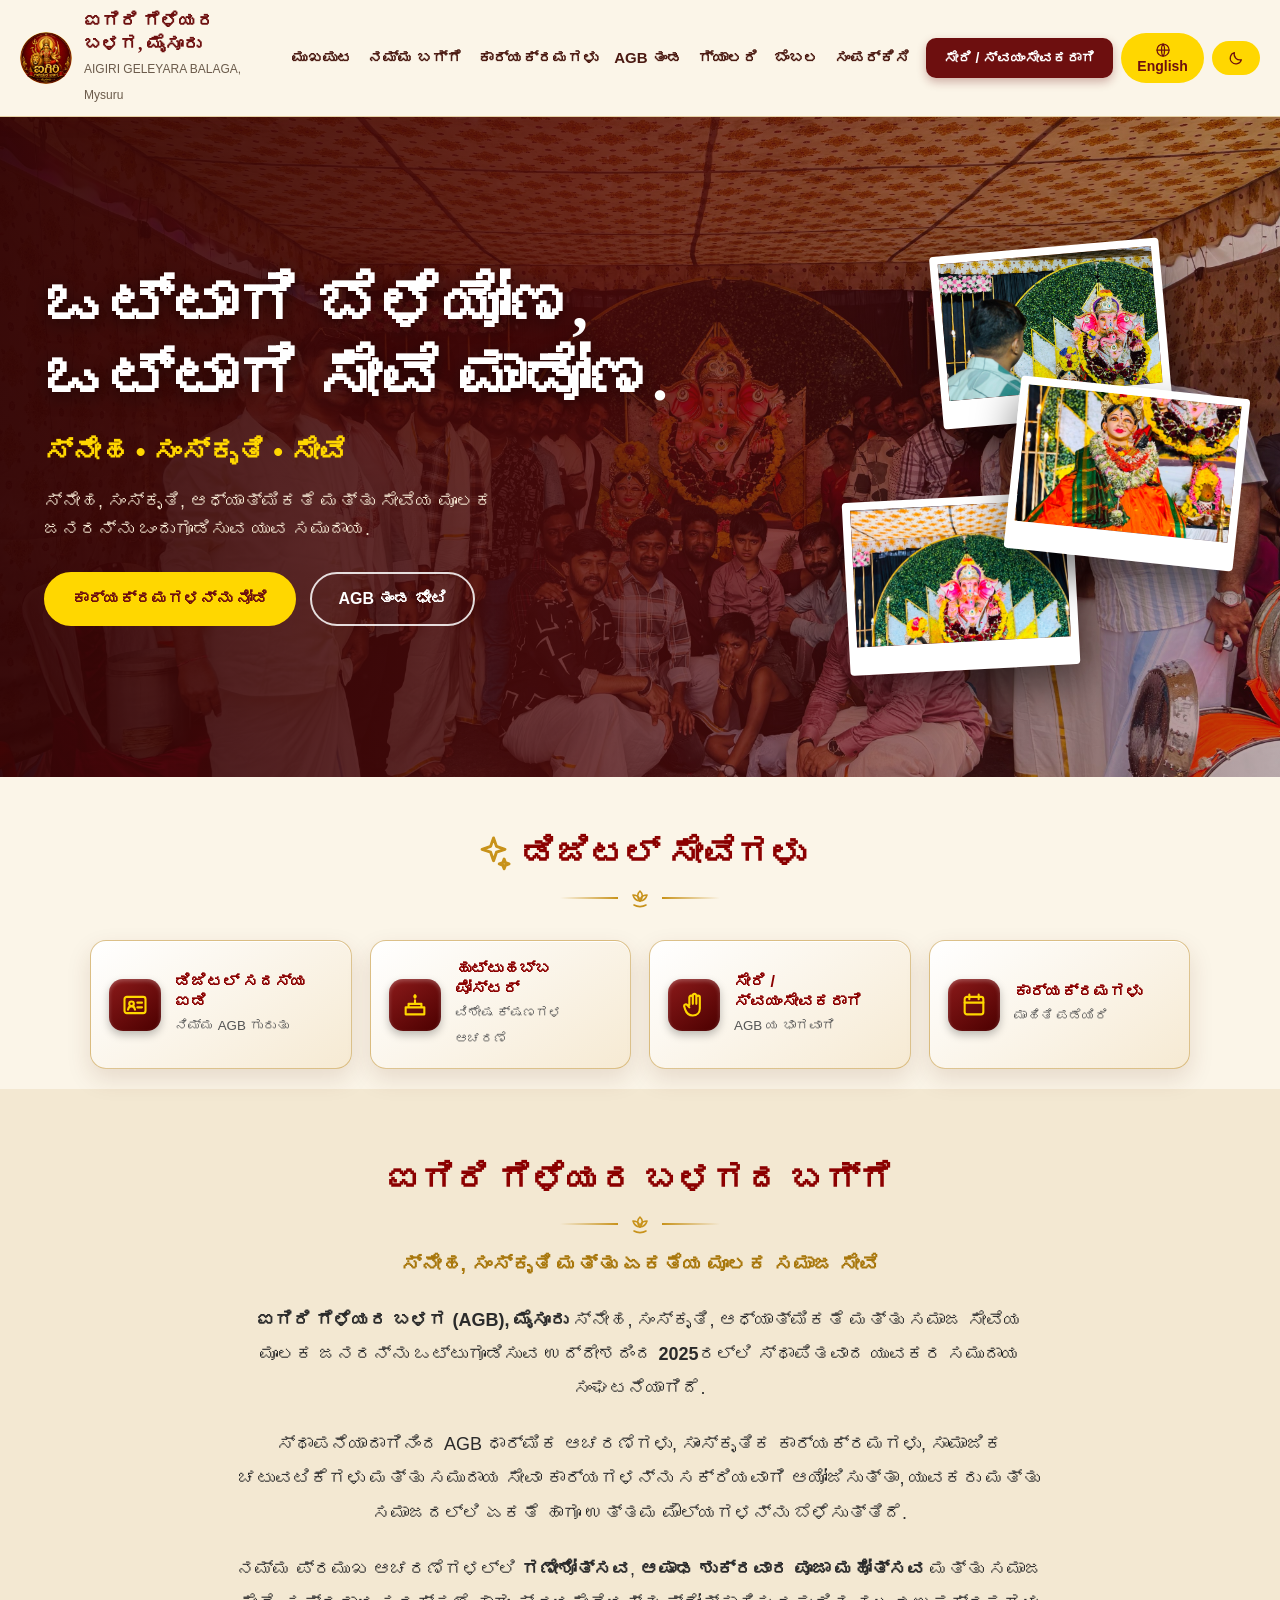
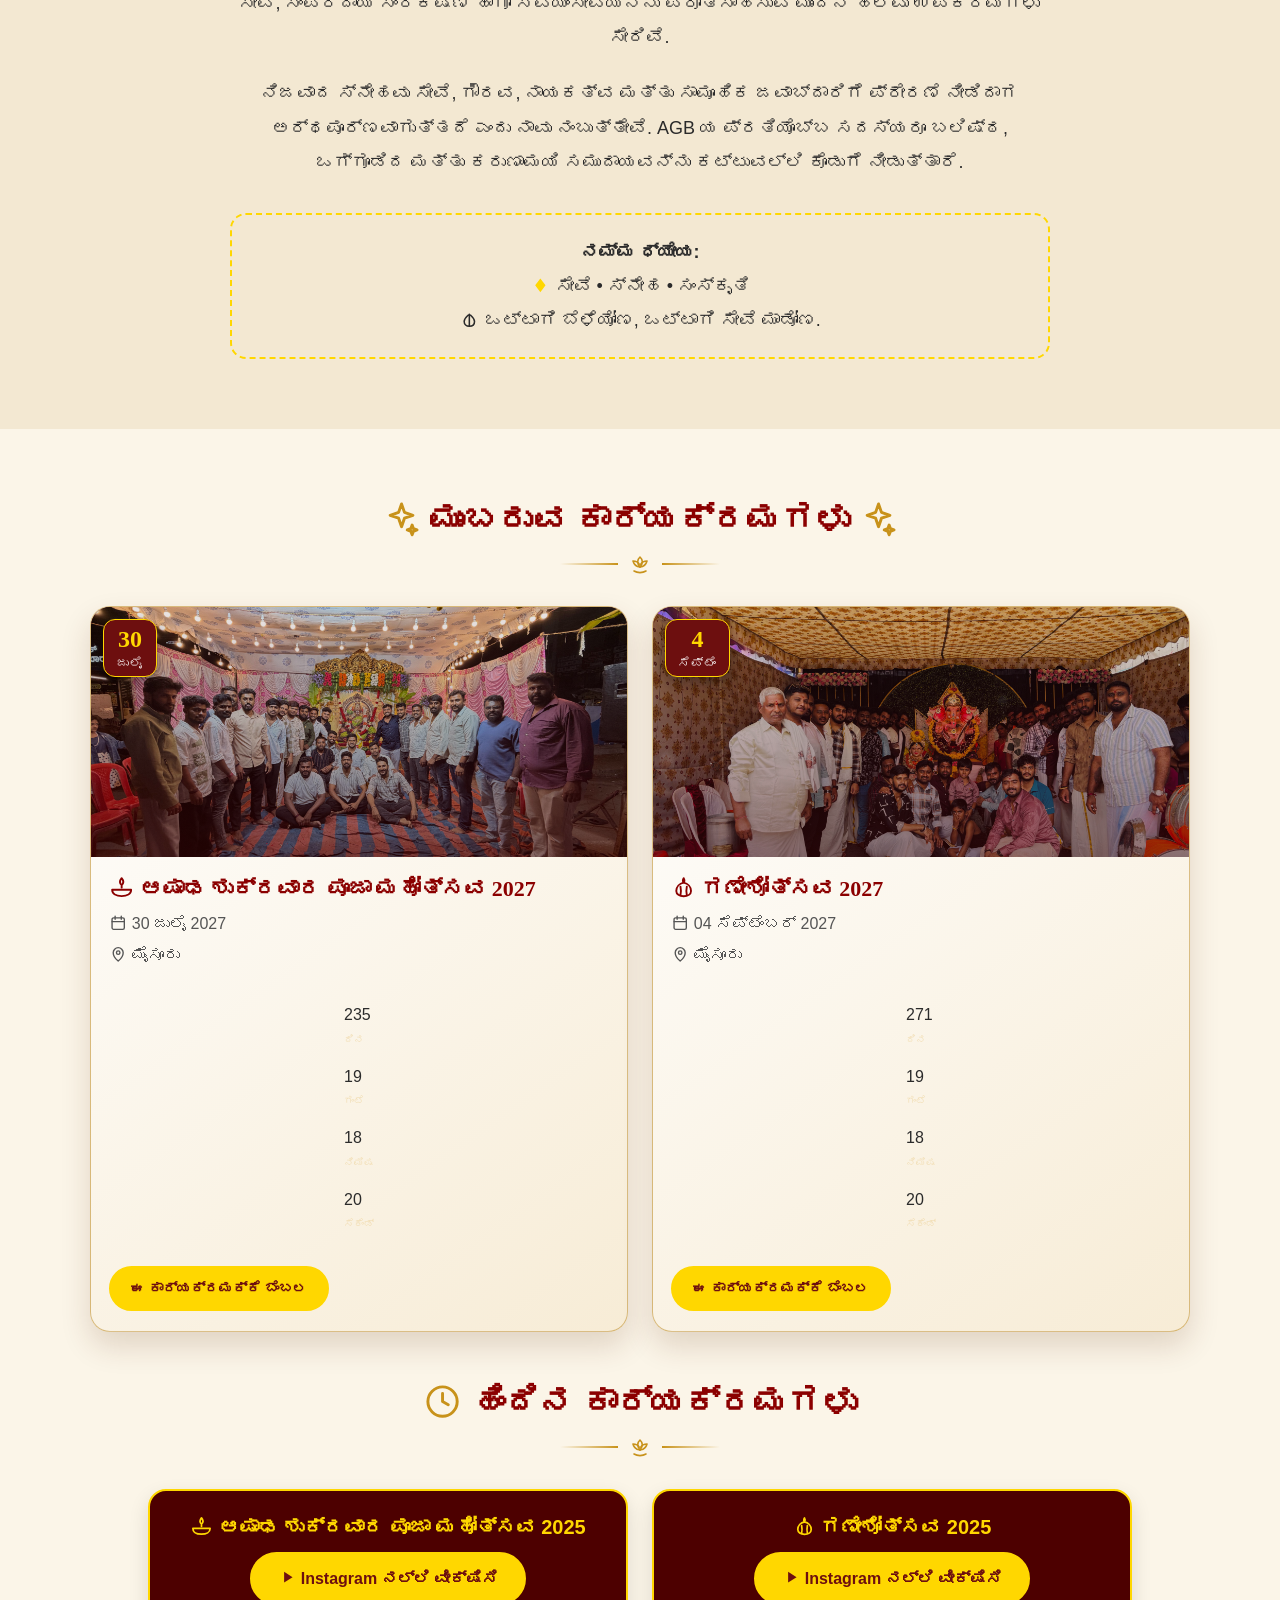
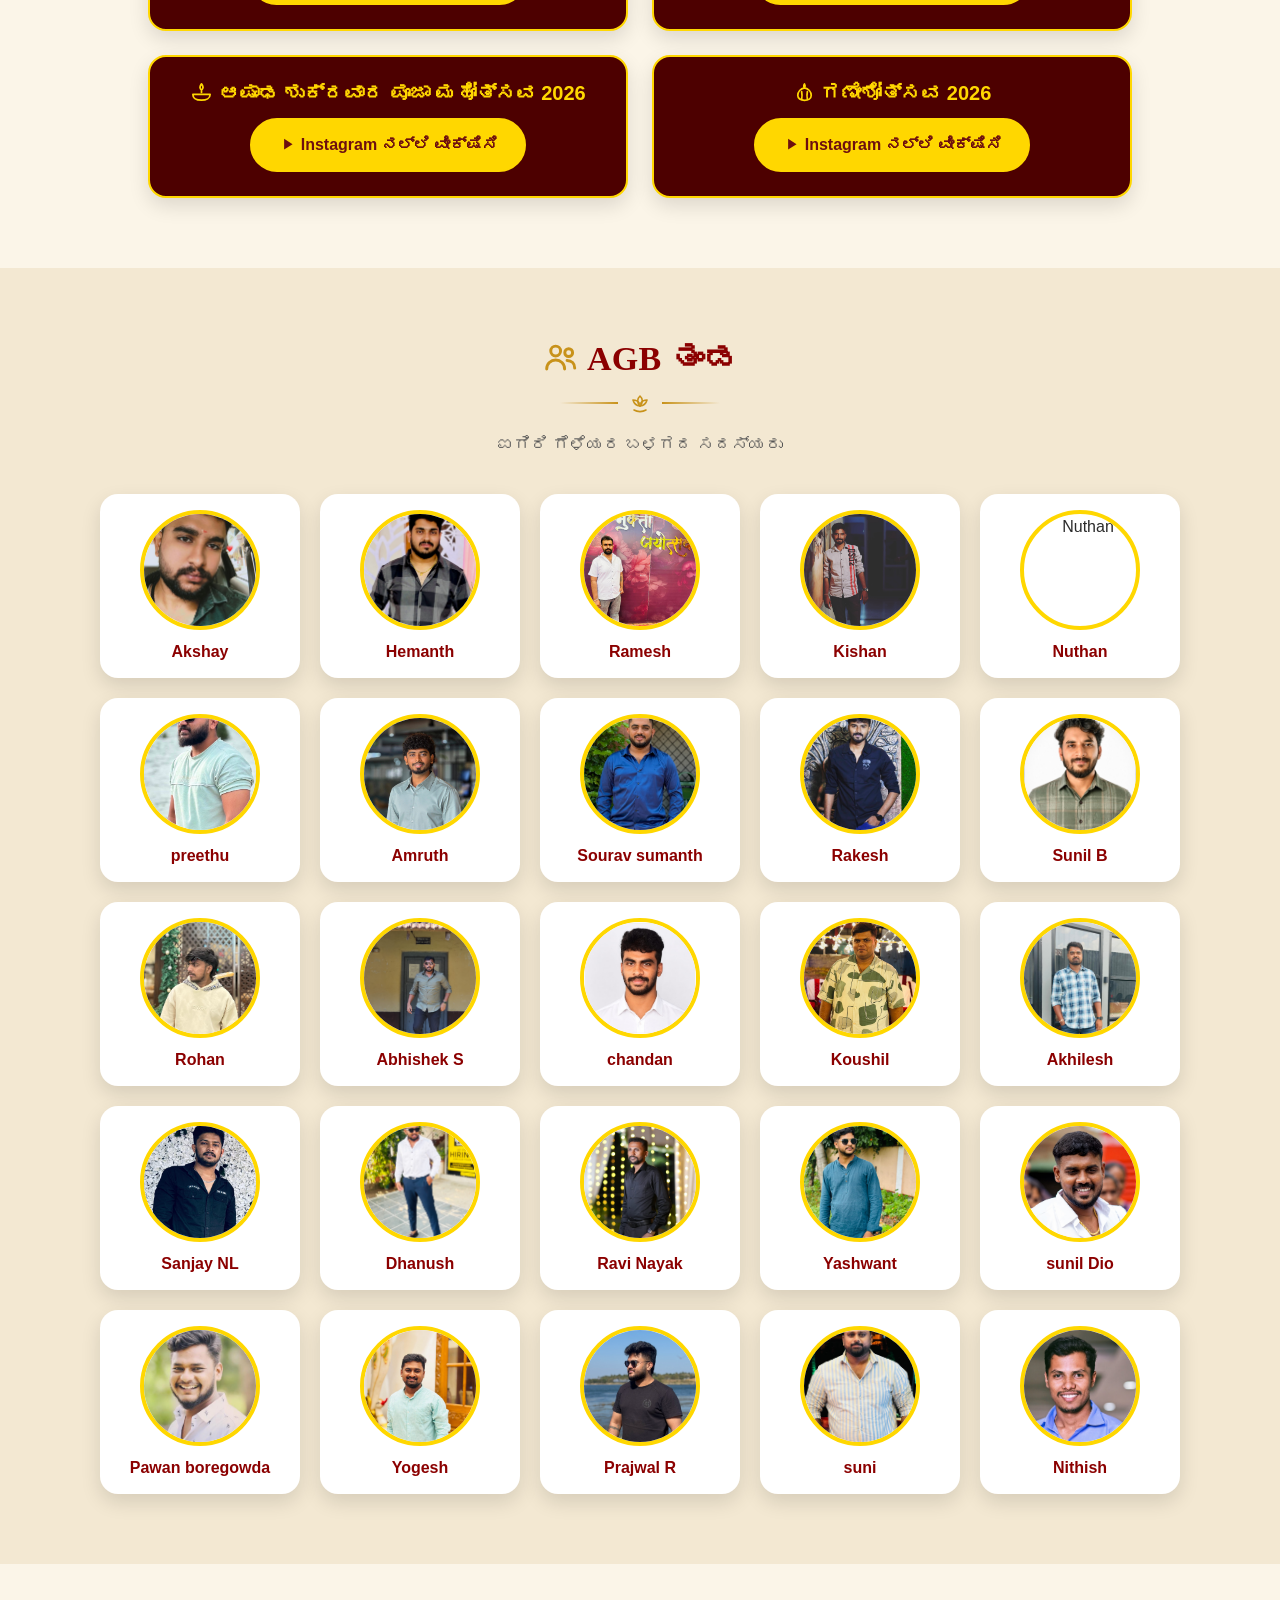
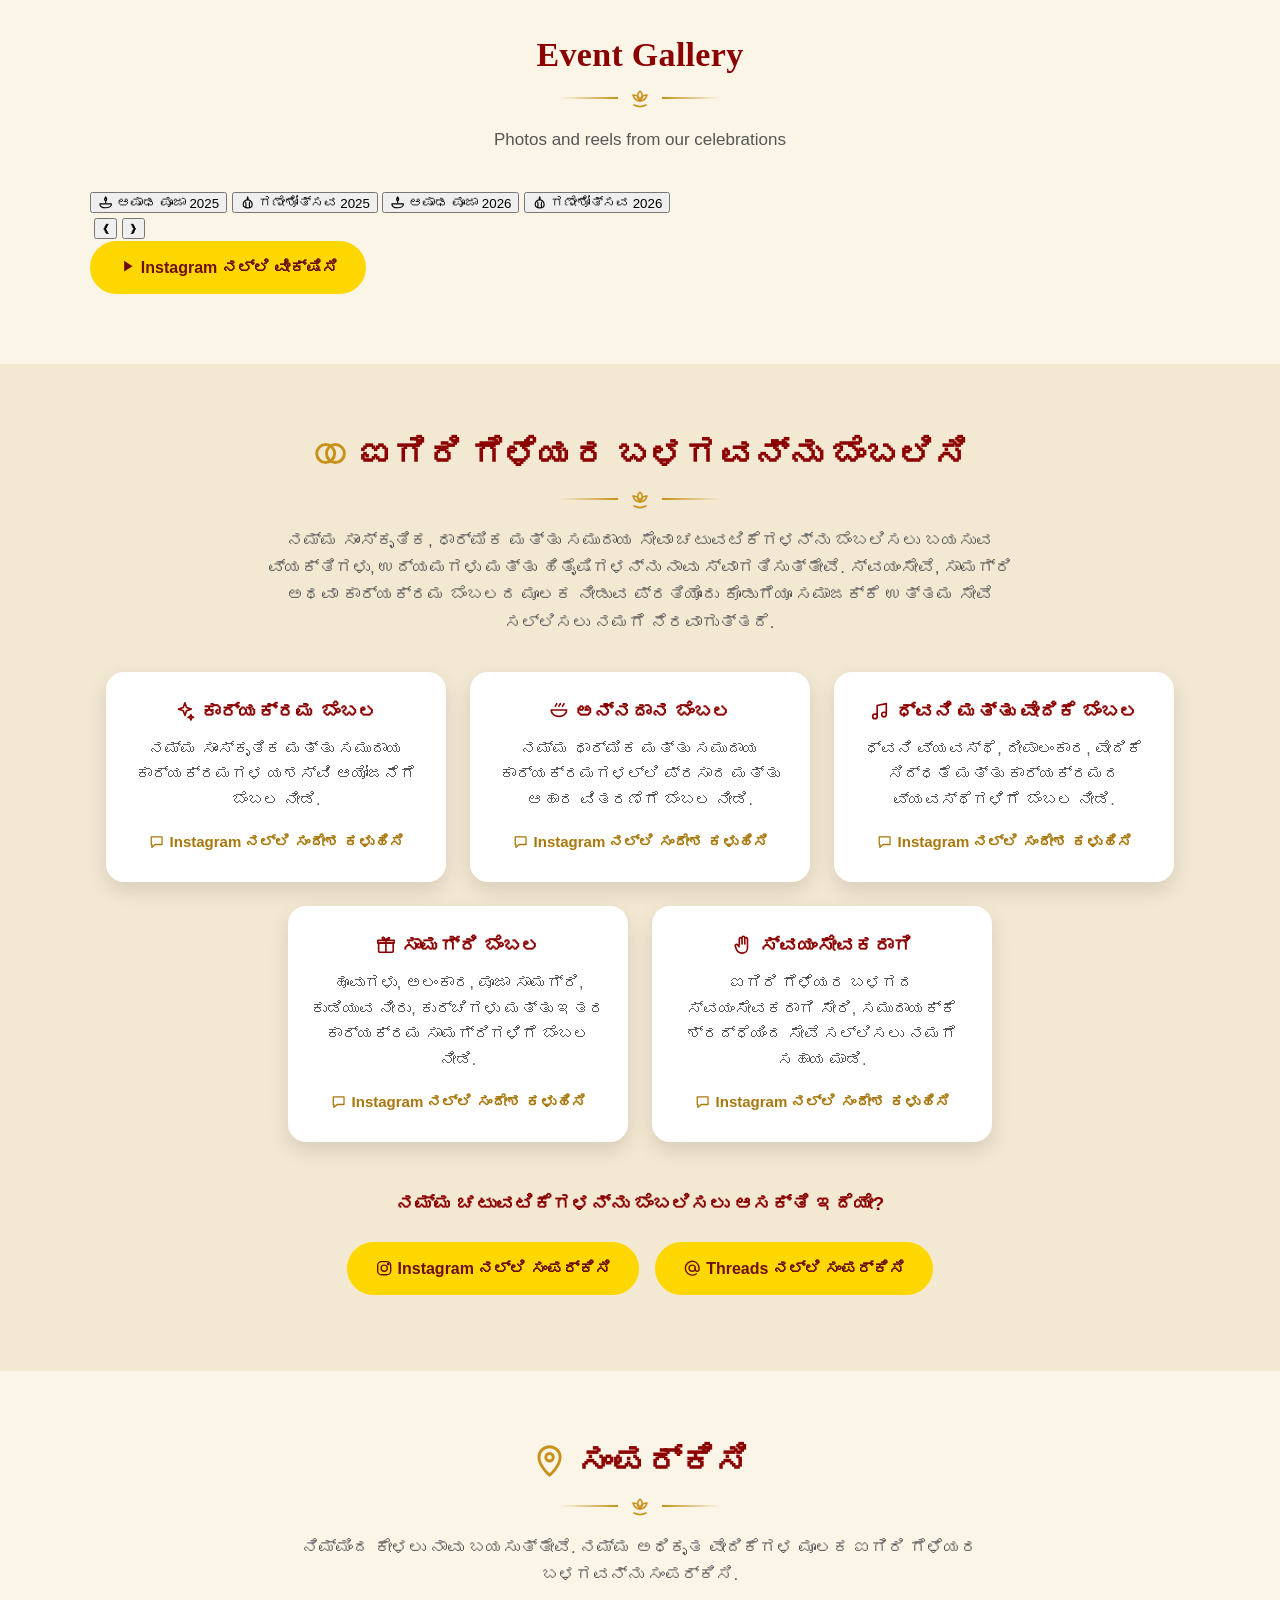
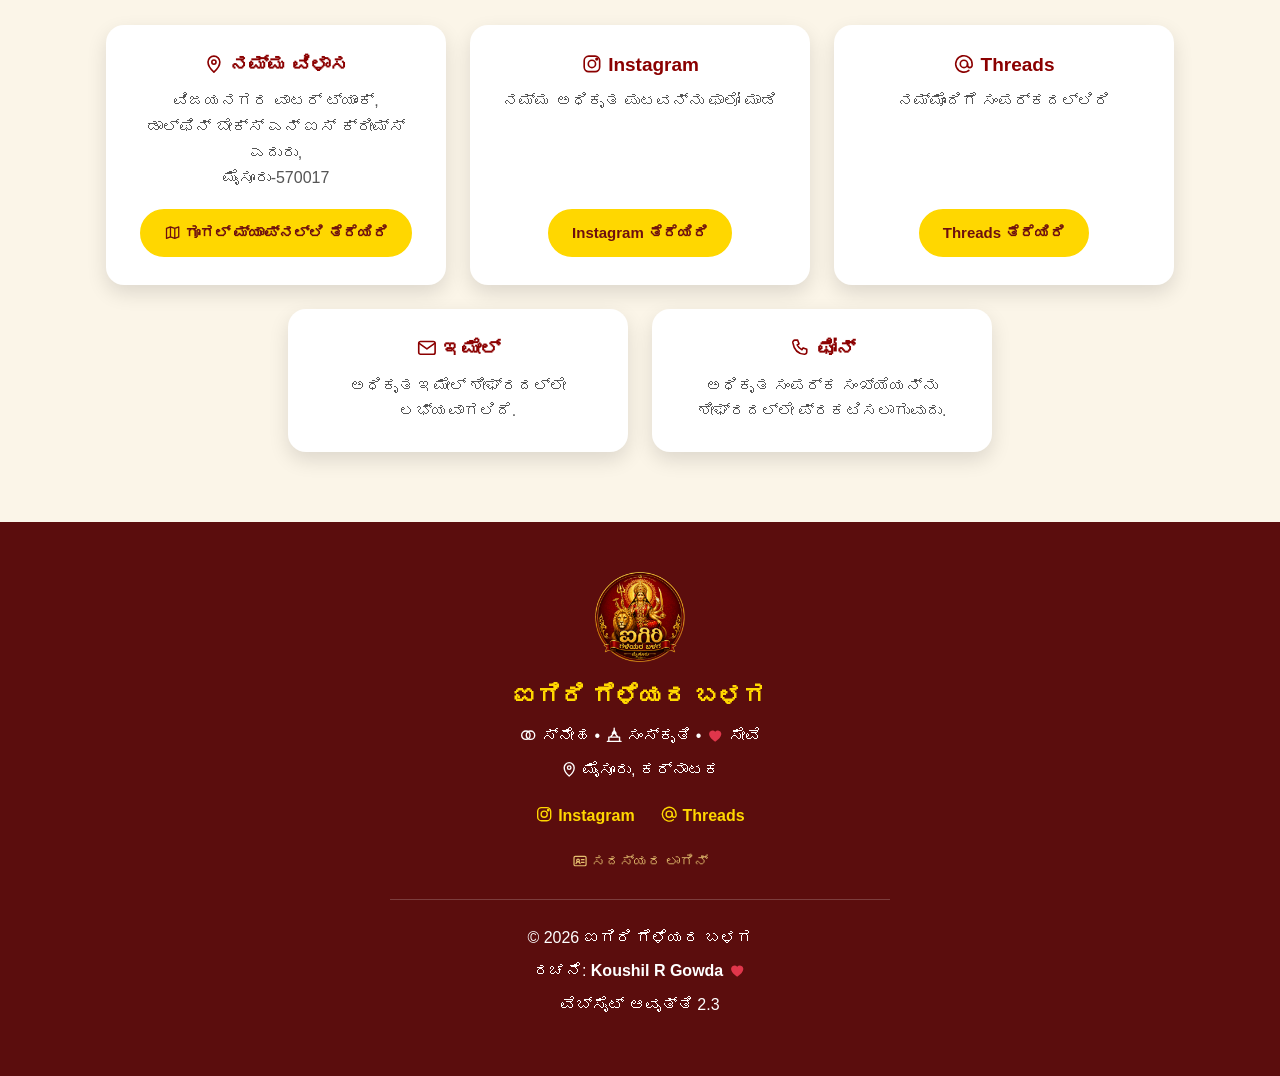
==== index.html @ b8600719 "Add files via upload" ====
<!DOCTYPE html>
<html lang="kn">
<head>
<meta charset="UTF-8">
<meta name="referrer" content="strict-origin-when-cross-origin">
<meta name="robots" content="index,follow">
<meta name="author" content="Koushil R Gowda">
<meta name="copyright" content="AIGIRI GELEYARA BALAGA, Mysuru">
<meta name="description" content="Official website of AIGIRI GELEYARA BALAGA, Mysuru.">
<meta name="viewport" content="width=device-width, initial-scale=1.0">
<title>ಐಗಿರಿ ಗೆಳೆಯರ ಬಳಗ, ಮೈಸೂರು</title>
<script>
/* Debug helper: open the website with ?debug at the end of the address
   (example: .../aigiri-geleyara-balaga/?debug) and any JavaScript error is
   shown in a red box at the bottom of the screen. */
window.addEventListener("error", function (e) {
    if (location.search.indexOf("debug") === -1) return;
    var box = document.createElement("pre");
    box.style.cssText = "position:fixed;z-index:999999;left:0;right:0;bottom:0;margin:0;padding:10px;background:#b00020;color:#fff;font-size:12px;white-space:pre-wrap";
    box.textContent = "ERROR: " + e.message + " (" + String(e.filename || "").split("/").pop() + " line " + e.lineno + ")";
    document.body.appendChild(box);
});

/* With ?debug a small green panel at the top shows what is happening on the page. */
(function () {
    if (location.search.indexOf("debug") === -1) return;
    var last = "(tap somewhere)";

    function panel() {
        var p = document.getElementById("dbgPanel");
        if (!p) {
            p = document.createElement("pre");
            p.id = "dbgPanel";
            p.style.cssText = "position:fixed;z-index:999999;left:0;right:0;top:0;margin:0;padding:8px;background:rgba(0,0,0,.88);color:#0f0;font-size:11px;white-space:pre-wrap;pointer-events:none";
            document.body.appendChild(p);
        }
        return p;
    }

    function show() {
        var done = false;
        try { done = typeof posterFrame !== "undefined"; } catch (e) { done = false; }
        var loader = document.getElementById("loader");
        var style = loader ? getComputedStyle(loader) : null;
        var days = document.querySelector(".cd-days");
        panel().textContent =
            "DEBUG PANEL\n" +
            "script.js ran to the end: " + done + "\n" +
            "functions: language=" + (typeof changeLanguage) + " slider=" + (typeof showSlide) + "\n" +
            "loader: " + (style ? style.display + "/" + style.visibility + "/" + style.opacity : "none") + "\n" +
            "countdown days: " + (days ? days.textContent : "-") + "\n" +
            "screen: " + innerWidth + "x" + innerHeight + "\n" +
            "last tap on: " + last;
    }

    document.addEventListener("click", function (e) {
        var t = e.target;
        last = t.tagName + (t.id ? "#" + t.id : "") + (typeof t.className === "string" && t.className ? "." + t.className.split(" ")[0] : "");
        show();
    }, true);

    window.addEventListener("load", function () { setTimeout(show, 1500); setInterval(show, 2000); });
})();
</script>
<link rel="stylesheet" href="css/style.css">
<link rel="manifest" href="manifest.json">
<meta name="theme-color" content="#6d0f0f">
<link rel="icon" type="image/png" href="images/icon-192.png">
<link rel="apple-touch-icon" href="images/icon-192.png">
</head>
<body class="has-tabbar">

<!-- ===== Loader ===== -->
<div id="loader">
<div class="ld-stage">
<svg class="ld-ring ld-ring1" viewBox="0 0 200 200" aria-hidden="true"><circle cx="100" cy="100" r="97" fill="none" stroke="#FFD700" stroke-width="1.6" stroke-dasharray="2 9" stroke-linecap="round"/></svg>
<svg class="ld-ring ld-ring2" viewBox="0 0 200 200" aria-hidden="true"><g fill="rgba(255,215,0,.14)" stroke="#FFD700" stroke-width="1.3"><path transform="rotate(0 100 100)" d="M100 14c7 11 7 20 0 29-7-9-7-18 0-29z"/><path transform="rotate(30 100 100)" d="M100 14c7 11 7 20 0 29-7-9-7-18 0-29z"/><path transform="rotate(60 100 100)" d="M100 14c7 11 7 20 0 29-7-9-7-18 0-29z"/><path transform="rotate(90 100 100)" d="M100 14c7 11 7 20 0 29-7-9-7-18 0-29z"/><path transform="rotate(120 100 100)" d="M100 14c7 11 7 20 0 29-7-9-7-18 0-29z"/><path transform="rotate(150 100 100)" d="M100 14c7 11 7 20 0 29-7-9-7-18 0-29z"/><path transform="rotate(180 100 100)" d="M100 14c7 11 7 20 0 29-7-9-7-18 0-29z"/><path transform="rotate(210 100 100)" d="M100 14c7 11 7 20 0 29-7-9-7-18 0-29z"/><path transform="rotate(240 100 100)" d="M100 14c7 11 7 20 0 29-7-9-7-18 0-29z"/><path transform="rotate(270 100 100)" d="M100 14c7 11 7 20 0 29-7-9-7-18 0-29z"/><path transform="rotate(300 100 100)" d="M100 14c7 11 7 20 0 29-7-9-7-18 0-29z"/><path transform="rotate(330 100 100)" d="M100 14c7 11 7 20 0 29-7-9-7-18 0-29z"/></g></svg>
<img src="images/logo.png" alt="AGB Logo" class="ld-logo">
<i class="ld-spark s1"></i><i class="ld-spark s2"></i><i class="ld-spark s3"></i><i class="ld-spark s4"></i><i class="ld-spark s5"></i><i class="ld-spark s6"></i>
</div>
<h1>ಐಗಿರಿ ಗೆಳೆಯರ ಬಳಗ</h1>
<h2>AIGIRI GELEYARA BALAGA</h2>
<div class="ld-bar"><i></i></div>
<p>Loading...</p>
</div>

<!-- ===== Header ===== -->
<header>
<svg width="0" height="0" style="position:absolute" aria-hidden="true" focusable="false"><symbol id="i-lamp" viewBox="0 0 24 24"><path d="M3 14c0 4 4 6 9 6s9-2 9-6H3z"/><path d="M12 3c2 2.4 2.6 4.3 0 6.6-2.6-2.3-2-4.2 0-6.6z"/><path d="M12 10.5V12"/></symbol><symbol id="i-lotus" viewBox="0 0 24 24"><path d="M12 5c2.8 2.6 3.2 6 0 10-3.2-4-2.8-7.4 0-10z"/><path d="M12 15c-3.5-.3-6-2.4-7-6 3 0 5.2 1.2 6.2 3.2"/><path d="M12 15c3.5-.3 6-2.4 7-6-3 0-5.2 1.2-6.2 3.2"/><path d="M6 19c2 1.2 4 1.6 6 1.6s4-.4 6-1.6"/></symbol><symbol id="i-modak" viewBox="0 0 24 24"><path d="M12 3c1.2 2 .8 3.2 0 4.2 4 .8 7 4 7 8 0 3-3 5-7 5s-7-2-7-5c0-4 3-7.2 7-8-.8-1-1.2-2.2 0-4.2z"/><path d="M9 11c.6 3 .6 5.5 0 8M15 11c-.6 3-.6 5.5 0 8"/></symbol><symbol id="i-calendar" viewBox="0 0 24 24"><rect x="4" y="5" width="16" height="15" rx="2"/><path d="M4 10h16M8 3v4M16 3v4"/></symbol><symbol id="i-pin" viewBox="0 0 24 24"><path d="M12 21s-6.5-5.6-6.5-11a6.5 6.5 0 0113 0c0 5.4-6.5 11-6.5 11z"/><circle cx="12" cy="10" r="2.3"/></symbol><symbol id="i-people" viewBox="0 0 24 24"><circle cx="9" cy="8" r="3"/><path d="M3.5 19c0-3.2 2.5-5.5 5.5-5.5s5.5 2.3 5.5 5.5"/><circle cx="17" cy="9" r="2.4"/><path d="M16 13.8c2.8 0 4.7 1.9 4.7 4.7"/></symbol><symbol id="i-camera" viewBox="0 0 24 24"><rect x="3.5" y="3.5" width="17" height="17" rx="5"/><circle cx="12" cy="12" r="4"/><circle cx="17.3" cy="6.7" r=".9" fill="currentColor"/></symbol><symbol id="i-heart" viewBox="0 0 24 24"><path d="M12 20.5s-8-4.7-8-10.3A4.6 4.6 0 0112 7.6a4.6 4.6 0 018 2.6c0 5.6-8 10.3-8 10.3z" fill="currentColor" stroke="none"/></symbol><symbol id="i-united" viewBox="0 0 24 24"><circle cx="9" cy="12" r="5.5"/><circle cx="15" cy="12" r="5.5"/></symbol><symbol id="i-temple" viewBox="0 0 24 24"><path d="M12 2.8v3M9.5 9.5L12 5.8l2.5 3.7M7.5 14L12 8.6l4.5 5.4M5 20v-5.5h14V20M3 20h18"/></symbol><symbol id="i-idcard" viewBox="0 0 24 24"><rect x="3" y="5" width="18" height="14" rx="2"/><circle cx="9" cy="11" r="2"/><path d="M6 16c.4-2 1.6-3 3-3s2.6 1 3 3M14 10h4M14 14h4"/></symbol><symbol id="i-cake" viewBox="0 0 24 24"><path d="M4 20v-6h16v6zM6.5 14v-3h11v3M12 11V8"/><path d="M12 3.6c.8.9.8 1.6 0 2.2-.8-.6-.8-1.3 0-2.2z"/></symbol><symbol id="i-unlock" viewBox="0 0 24 24"><rect x="5" y="11" width="14" height="9" rx="2"/><path d="M8 11V8a4 4 0 017.5-1.8"/></symbol><symbol id="i-lock" viewBox="0 0 24 24"><rect x="5" y="11" width="14" height="9" rx="2"/><path d="M8 11V8a4 4 0 018 0v3"/></symbol><symbol id="i-door" viewBox="0 0 24 24"><path d="M10 4H6a2 2 0 00-2 2v12a2 2 0 002 2h4M15 8l4 4-4 4M19 12H9"/></symbol><symbol id="i-download" viewBox="0 0 24 24"><path d="M12 4v11M7.5 11l4.5 4.5 4.5-4.5M5 20h14"/></symbol><symbol id="i-document" viewBox="0 0 24 24"><path d="M7 3h7l4 4v14H7zM14 3v4h4M9.5 12h6M9.5 16h6"/></symbol><symbol id="i-printer" viewBox="0 0 24 24"><path d="M7 9V4h10v5M7 17H5a1.5 1.5 0 01-1.5-1.5v-5A1.5 1.5 0 015 9h14a1.5 1.5 0 011.5 1.5v5A1.5 1.5 0 0119 17h-2M7 14h10v7H7z"/></symbol><symbol id="i-check" viewBox="0 0 24 24"><circle cx="12" cy="12" r="9"/><path d="M8 12.3l2.7 2.7L16 9.5"/></symbol><symbol id="i-tick" viewBox="0 0 24 24"><path d="M5 12.5l4.5 4.5L19 7.5"/></symbol><symbol id="i-hourglass" viewBox="0 0 24 24"><path d="M7 3h10M7 21h10M8 3c0 5 3 6 4 9-1 3-4 4-4 9M16 3c0 5-3 6-4 9 1 3 4 4 4 9"/></symbol><symbol id="i-cross" viewBox="0 0 24 24"><circle cx="12" cy="12" r="9"/><path d="M9 9l6 6M15 9l-6 6"/></symbol><symbol id="i-warning" viewBox="0 0 24 24"><path d="M12 3.5l9 16H3zM12 10v4.5M12 17.2v.1"/></symbol><symbol id="i-sparkle" viewBox="0 0 24 24"><path d="M12 3l1.8 5.2L19 10l-5.2 1.8L12 17l-1.8-5.2L5 10l5.2-1.8zM18.5 16l.8 2.2 2.2.8-2.2.8-.8 2.2-.8-2.2-2.2-.8 2.2-.8z"/></symbol><symbol id="i-phone" viewBox="0 0 24 24"><path d="M6.5 3.5h3l1.5 4-2 1.3a11 11 0 005.2 5.2l1.3-2 4 1.5v3a2.5 2.5 0 01-2.7 2.5C10 18.5 5.5 14 4.2 6.2A2.5 2.5 0 016.5 3.5z"/></symbol><symbol id="i-mail" viewBox="0 0 24 24"><rect x="3" y="5" width="18" height="14" rx="2"/><path d="M3.5 7l8.5 6 8.5-6"/></symbol><symbol id="i-map" viewBox="0 0 24 24"><path d="M9 4L3.5 6v14L9 18l6 2 5.5-2V4L15 6zM9 4v14M15 6v14"/></symbol><symbol id="i-at" viewBox="0 0 24 24"><circle cx="12" cy="12" r="4"/><path d="M16 12v1.5a2.5 2.5 0 005 0V12a9 9 0 10-3.6 7.2"/></symbol><symbol id="i-globe" viewBox="0 0 24 24"><circle cx="12" cy="12" r="9"/><path d="M3 12h18M12 3c3 3 3 15 0 18M12 3c-3 3-3 15 0 18"/></symbol><symbol id="i-moon" viewBox="0 0 24 24"><path d="M20 14.5A8.5 8.5 0 019.5 4a8.5 8.5 0 1010.5 10.5z"/></symbol><symbol id="i-sun" viewBox="0 0 24 24"><circle cx="12" cy="12" r="4"/><path d="M12 2.5V5M12 19v2.5M2.5 12H5M19 12h2.5M5.2 5.2L7 7M17 17l1.8 1.8M18.8 5.2L17 7M7 17l-1.8 1.8"/></symbol><symbol id="i-arrowup" viewBox="0 0 24 24"><path d="M12 19V6M6.5 11.5L12 6l5.5 5.5"/></symbol><symbol id="i-gift" viewBox="0 0 24 24"><rect x="4" y="10" width="16" height="10" rx="1"/><rect x="3" y="7" width="18" height="3"/><path d="M12 7v13M12 7C10 7 8 6 8 4.5S10 3 12 7c2-4 4-3 4-2.5S14 7 12 7"/></symbol><symbol id="i-bowl" viewBox="0 0 24 24"><path d="M3.5 11h17a8.5 7 0 01-17 0zM8 7c0-1.5 1.5-1.5 1.5-3M12 7c0-1.5 1.5-1.5 1.5-3M16 7c0-1.5 1.5-1.5 1.5-3"/></symbol><symbol id="i-music" viewBox="0 0 24 24"><path d="M9 18V6l10-2v12M9 18a2.5 2.5 0 11-5 0 2.5 2.5 0 015 0zM19 16a2.5 2.5 0 11-5 0 2.5 2.5 0 015 0z"/></symbol><symbol id="i-hand" viewBox="0 0 24 24"><path d="M8 12V5.5a1.5 1.5 0 013 0V11M11 11V4a1.5 1.5 0 013 0v7M14 11V5.5a1.5 1.5 0 013 0V15c0 3.5-2.5 6-6 6s-5.5-2-6.5-5l-1-3a1.5 1.5 0 012.7-1L8 14"/></symbol><symbol id="i-clock" viewBox="0 0 24 24"><circle cx="12" cy="12" r="9"/><path d="M12 7v5l3.5 2"/></symbol><symbol id="i-namaste" viewBox="0 0 24 24"><path d="M12 20c-3.5 0-6-2.2-6-5.5 0-3 2-5 4.2-7 .6-.5 1.8-.5 1.8-1.5 0 1 1.2 1 1.8 1.5 2.2 2 4.2 4 4.2 7 0 3.3-2.5 5.5-6 5.5zM12 7v13"/></symbol><symbol id="i-chat" viewBox="0 0 24 24"><path d="M4.5 5.5h15v10.5H10l-4.5 4v-4h-1z"/></symbol><symbol id="i-play" viewBox="0 0 24 24"><path d="M8 5v14l11-7z" fill="currentColor" stroke="none"/></symbol><symbol id="i-diamond" viewBox="0 0 24 24"><path d="M12 4l6 8-6 8-6-8z" fill="currentColor" stroke="none"/></symbol><symbol id="i-user" viewBox="0 0 24 24"><circle cx="12" cy="8" r="4"/><path d="M4.5 20c.8-4 3.7-6 7.5-6s6.700 2 7.500 6"/></symbol><symbol id="i-wrench" viewBox="0 0 24 24"><path d="M14.5 6.5a4 4 0 00-5 5L4 17l3 3 5.500-5.500a4 4 0 005-5l-2.500 2.500-2.500-.5-.5-2.500z"/></symbol><symbol id="i-home" viewBox="0 0 24 24"><path d="M4 11l8-7 8 7M6 10v10h12V10M10 20v-5h4v5"/></symbol><symbol id="i-image" viewBox="0 0 24 24"><rect x="3" y="4" width="18" height="16" rx="2"/><circle cx="9" cy="10" r="1.800"/><path d="M3.500 17l5-5 4 4 3-3 5 5"/></symbol></svg>
<nav class="navbar">
<div class="logo">
<img src="images/logo.png" alt="Logo" width="52" height="52">
<div>
<h2>ಐಗಿರಿ ಗೆಳೆಯರ ಬಳಗ, ಮೈಸೂರು</h2>
<small>AIGIRI GELEYARA BALAGA, Mysuru</small>
</div>
</div>
<button class="menu-toggle" id="menuToggle" aria-label="Menu">☰</button>
<ul class="nav-links">
<li><a href="#home" data-i18n="nav-home">Home</a></li>
<li><a href="#about" data-i18n="nav-about">About</a></li>
<li><a href="#events" data-i18n="nav-events">Events</a></li>
<li><a href="#team" data-i18n="nav-team">AGB Team</a></li>
<li><a href="#gallery" data-i18n="nav-gallery">Gallery</a></li>
<li><a href="#sponsor" data-i18n="nav-sponsor">Support</a></li>
<li><a href="#contact" data-i18n="nav-contact">Contact</a></li>
<li class="nav-extra"><a href="birthday.html" class="nav-cta" data-i18n="nav-birthday">🎂 Birthday Poster</a></li>
</ul>
<div class="actions">
<a class="join-btn" href="#sponsor" data-i18n="nav-join">Join / Volunteer</a>
<button id="langBtn">🌐 English</button>
<button id="themeBtn">🌙</button>
</div>
</nav>
</header>

<!-- ===== Hero ===== -->
<section id="home" class="hero2">
<div class="hero2-bg"></div>
<div class="wrap-wide hero2-grid">
<div class="hero2-text">
<h1 data-i18n="hero2-title">Together We Grow,<br>Together We Serve.</h1>
<p class="hero2-tag" data-i18n="hero2-tag">Friendship • Culture • Service</p>
<p class="hero2-sub" data-i18n="hero2-sub">A youth community bringing people together through friendship, culture, spirituality and service.</p>
<div class="hero2-buttons">
<a href="#events" class="btn" data-i18n="btn-explore">Explore Events</a>
<a href="#team" class="btn btn-outline hide-phone" data-i18n="btn-meet">Meet AGB</a>
<a href="#sponsor" class="btn btn-outline show-phone" data-i18n="nav-join">Join / Volunteer</a>
</div>
</div>
<div class="polaroids" aria-hidden="true">
<img src="images/gallery-slider/photo2.jpg" alt="">
<img src="images/gallery-slider/photo3.jpg" alt="">
<img src="images/gallery-slider/photo4.jpg" alt="">
</div>
</div>
</section>

<!-- ===== Digital Ecosystem ===== -->
<section class="section eco-section">
<div class="wrap">
<h2 class="section-title" data-i18n="de-title">✨ Digital Ecosystem</h2>
<div class="eco">
<a href="member.html"><span class="eco-icon">🪪</span><span><b data-i18n="de-member">Digital Member ID</b><small data-i18n="de-member-s">Your AGB identity</small></span></a>
<a href="birthday.html"><span class="eco-icon">🎂</span><span><b data-i18n="de-poster">Birthday Poster Maker</b><small data-i18n="de-poster-s">Celebrate special moments</small></span></a>
<a href="#sponsor"><span class="eco-icon">🙋</span><span><b data-i18n="de-join">Join / Volunteer</b><small data-i18n="de-join-s">Be part of AGB</small></span></a>
<a href="#events"><span class="eco-icon">📅</span><span><b data-i18n="de-events">Events</b><small data-i18n="de-events-s">Stay updated</small></span></a>
</div>
</div>
</section>

<!-- ===== Photo slider ===== -->


<!-- ===== About ===== -->
<section id="about" class="section alt">
<div class="wrap">
<h2 class="section-title" data-i18n="about-title">About AIGIRI GELEYARA BALAGA</h2>
<div class="about-text">
<h3 data-i18n="about-sub">Serving Society Through Friendship, Culture &amp; Unity</h3>
<p data-i18n="about-p1"><strong>AIGIRI GELEYARA BALAGA (AGB), Mysuru</strong> is a youth community organization established in <strong>2025</strong> with the vision of bringing people together through friendship, culture, spirituality, and social service.</p>
<p data-i18n="about-p2">Since its inception, AGB has been actively organizing religious celebrations, cultural events, social activities, and community service initiatives that strengthen unity and promote positive values among youth and society.</p>
<p data-i18n="about-p3">Our flagship celebrations include <strong>Ganeshotsava</strong>, <strong>Ashada Shukravara Pooja Mahotsava</strong>, and various future initiatives dedicated to serving society, preserving traditions, and encouraging volunteerism.</p>
<p data-i18n="about-p4">We believe that true friendship becomes meaningful when it inspires service, respect, leadership, and collective responsibility. Every member of AGB contributes towards building a stronger, united, and compassionate community.</p>
<div class="motto">
<p data-i18n="motto-title"><strong>Our Motto:</strong></p>
<p data-i18n="motto-1">🟡 Service • Friendship • Culture</p>
<p data-i18n="motto-2">🙏 Together We Grow, Together We Serve.</p>
</div>
</div>
</div>
</section>

<!-- ===== Events ===== -->
<section id="events" class="section">
<div class="wrap">
<h2 class="section-title" data-i18n="upcoming-title">✨ Upcoming Events ✨</h2>
<div class="cards two">
<article class="evt countdown-card" data-date="2027-07-30T00:00:00">
<div class="evt-photo" style="background-image:url('images/events/ashada-2026/photo10.jpg')"><div class="evt-badge"><b class="evt-day"></b><span class="evt-mon"></span></div></div>
<div class="evt-body">
<h3><span data-i18n="t-ashada">🪔 Ashada Pooja Mahotsava</span> 2027</h3>
<p class="evt-meta" data-i18n="d-ashada27">📅 30 July 2027</p>
<p class="evt-meta" data-i18n="evt-venue">📍 Mysuru</p>
<div class="countdown door">
<fc-row class="units">
<figure class="unit"><fc-card class="flipcard cd-days"><fc-half class="top"><fc-num>0</fc-num></fc-half><fc-half class="bottom"><fc-num>0</fc-num></fc-half><fc-half class="top flap"><fc-num>0</fc-num></fc-half><fc-half class="bottom flap2"><fc-num>0</fc-num></fc-half></fc-card><small data-i18n="cd-days">Days</small></figure>
<figure class="unit"><fc-card class="flipcard cd-hours"><fc-half class="top"><fc-num>0</fc-num></fc-half><fc-half class="bottom"><fc-num>0</fc-num></fc-half><fc-half class="top flap"><fc-num>0</fc-num></fc-half><fc-half class="bottom flap2"><fc-num>0</fc-num></fc-half></fc-card><small data-i18n="cd-hours">Hours</small></figure>
<figure class="unit"><fc-card class="flipcard cd-mins"><fc-half class="top"><fc-num>0</fc-num></fc-half><fc-half class="bottom"><fc-num>0</fc-num></fc-half><fc-half class="top flap"><fc-num>0</fc-num></fc-half><fc-half class="bottom flap2"><fc-num>0</fc-num></fc-half></fc-card><small data-i18n="cd-mins">Min</small></figure>
<figure class="unit"><fc-card class="flipcard cd-secs"><fc-half class="top"><fc-num>0</fc-num></fc-half><fc-half class="bottom"><fc-num>0</fc-num></fc-half><fc-half class="top flap"><fc-num>0</fc-num></fc-half><fc-half class="bottom flap2"><fc-num>0</fc-num></fc-half></fc-card><small data-i18n="cd-secs">Sec</small></figure>
</fc-row>
</div>
<a class="btn btn-sm" href="#sponsor" data-i18n="evt-support">Support this event</a>
</div>
</article>
<article class="evt countdown-card" data-date="2027-09-04T00:00:00">
<div class="evt-photo" style="background-image:url('images/gallery-slider/photo1.jpg')"><div class="evt-badge"><b class="evt-day"></b><span class="evt-mon"></span></div></div>
<div class="evt-body">
<h3><span data-i18n="t-ganesh">🐘 Ganeshotsava</span> 2027</h3>
<p class="evt-meta" data-i18n="d-ganesh27">📅 04 September 2027</p>
<p class="evt-meta" data-i18n="evt-venue">📍 Mysuru</p>
<div class="countdown door">
<fc-row class="units">
<figure class="unit"><fc-card class="flipcard cd-days"><fc-half class="top"><fc-num>0</fc-num></fc-half><fc-half class="bottom"><fc-num>0</fc-num></fc-half><fc-half class="top flap"><fc-num>0</fc-num></fc-half><fc-half class="bottom flap2"><fc-num>0</fc-num></fc-half></fc-card><small data-i18n="cd-days">Days</small></figure>
<figure class="unit"><fc-card class="flipcard cd-hours"><fc-half class="top"><fc-num>0</fc-num></fc-half><fc-half class="bottom"><fc-num>0</fc-num></fc-half><fc-half class="top flap"><fc-num>0</fc-num></fc-half><fc-half class="bottom flap2"><fc-num>0</fc-num></fc-half></fc-card><small data-i18n="cd-hours">Hours</small></figure>
<figure class="unit"><fc-card class="flipcard cd-mins"><fc-half class="top"><fc-num>0</fc-num></fc-half><fc-half class="bottom"><fc-num>0</fc-num></fc-half><fc-half class="top flap"><fc-num>0</fc-num></fc-half><fc-half class="bottom flap2"><fc-num>0</fc-num></fc-half></fc-card><small data-i18n="cd-mins">Min</small></figure>
<figure class="unit"><fc-card class="flipcard cd-secs"><fc-half class="top"><fc-num>0</fc-num></fc-half><fc-half class="bottom"><fc-num>0</fc-num></fc-half><fc-half class="top flap"><fc-num>0</fc-num></fc-half><fc-half class="bottom flap2"><fc-num>0</fc-num></fc-half></fc-card><small data-i18n="cd-secs">Sec</small></figure>
</fc-row>
</div>
<a class="btn btn-sm" href="#sponsor" data-i18n="evt-support">Support this event</a>
</div>
</article>
</div>
<h2 class="section-title event-sub-title" data-i18n="past-title">🕰️ Past Events</h2>
<div class="cards two">
<div class="event-card">
<h3><span data-i18n="t-ashada">🪔 Ashada Pooja Mahotsava</span> 2025</h3>
<a href="https://www.instagram.com/reel/DPC3tYskmFy/?igsh=MTkzZGs1MW9qZ2EzaA==" target="_blank" rel="noopener" class="btn" data-i18n="watch">▶ Watch on Instagram</a>
</div>
<div class="event-card">
<h3><span data-i18n="t-ganesh">🐘 Ganeshotsava</span> 2025</h3>
<a href="https://www.instagram.com/reel/DN8gSypiRLA/?igsh=dmU1NnNwOHFoaWNv" target="_blank" rel="noopener" class="btn" data-i18n="watch">▶ Watch on Instagram</a>
</div>
<div class="event-card">
<h3><span data-i18n="t-ashada">🪔 Ashada Pooja Mahotsava</span> 2026</h3>
<a href="https://www.instagram.com/reel/DcJg-cJxuG5/?stkn=bm42NjNkZDg2bndz" target="_blank" rel="noopener" class="btn" data-i18n="watch">▶ Watch on Instagram</a>
</div>
<div class="event-card">
<h3><span data-i18n="t-ganesh">🐘 Ganeshotsava</span> 2026</h3>
<a href="https://www.instagram.com/reel/DddP9tUpsAl/?stkn=MXJiZWRmaHQyaDB5ag==" target="_blank" rel="noopener" class="btn" data-i18n="watch">▶ Watch on Instagram</a>
</div>
</div>
</div>
</section>

<!-- ===== Team ===== -->
<section id="team" class="section alt">
<div class="wrap">
<h2 class="section-title" data-i18n="team-title">👥 AGB Team</h2>
<p class="section-sub" data-i18n="team-subtitle">Meet the members of AIGIRI GELEYARA BALAGA</p>
<div class="team-grid">
<div class="team-card">
<img src="images/team/member1.jpg" alt="Abhishek S" width="120" height="120" loading="lazy">
<h3>Abhishek S</h3>
</div>
<div class="team-card">
<img src="images/team/member2.jpg" alt="Sourav sumanth" width="120" height="120" loading="lazy">
<h3>Sourav sumanth</h3>
</div>
<div class="team-card">
<img src="images/team/member3.jpg" alt="suni" width="120" height="120" loading="lazy">
<h3>suni</h3>
</div>
<div class="team-card">
<img src="images/team/member4.jpg" alt="Hemanth" width="120" height="120" loading="lazy">
<h3>Hemanth</h3>
</div>
<div class="team-card">
<img src="images/team/member5.jpg" alt="chandan" width="120" height="120" loading="lazy">
<h3>chandan</h3>
</div>
<div class="team-card">
<img src="images/team/member6.jpg" alt="Rakesh" width="120" height="120" loading="lazy">
<h3>Rakesh</h3>
</div>
<div class="team-card">
<img src="images/team/member7.jpg" alt="Amruth" width="120" height="120" loading="lazy">
<h3>Amruth</h3>
</div>
<div class="team-card">
<img src="images/team/member8.jpg" alt="Ramesh" width="120" height="120" loading="lazy">
<h3>Ramesh</h3>
</div>
<div class="team-card">
<img src="images/team/member9.jpg" alt="preethu" width="120" height="120" loading="lazy">
<h3>preethu</h3>
</div>
<div class="team-card">
<img src="images/team/member10.jpg" alt="Koushil" width="120" height="120" loading="lazy">
<h3>Koushil</h3>
</div>
<div class="team-card">
<img src="images/team/member11.jpg" alt="Sunil B" width="120" height="120" loading="lazy">
<h3>Sunil B</h3>
</div>
<div class="team-card">
<img src="images/team/member12.jpg" alt="Kishan" width="120" height="120" loading="lazy">
<h3>Kishan</h3>
</div>
<div class="team-card">
<img src="images/team/member13.jpg" alt="Pawan boregowda" width="120" height="120" loading="lazy">
<h3>Pawan boregowda</h3>
</div>
<div class="team-card">
<img src="images/team/member14.jpg" alt="Akhilesh" width="120" height="120" loading="lazy">
<h3>Akhilesh</h3>
</div>
<div class="team-card">
<img src="images/team/member15.jpg" alt="Yashwant" width="120" height="120" loading="lazy">
<h3>Yashwant</h3>
</div>
<div class="team-card">
<img src="images/team/member16.jpg" alt="Dhanush" width="120" height="120" loading="lazy">
<h3>Dhanush</h3>
</div>
<div class="team-card">
<img src="images/team/member17.jpg" alt="Nithish" width="120" height="120" loading="lazy">
<h3>Nithish</h3>
</div>
<div class="team-card">
<img src="images/team/member18.jpg" alt="sunil Dio" width="120" height="120" loading="lazy">
<h3>sunil Dio</h3>
</div>
<div class="team-card">
<img src="images/team/member19.jpg" alt="Ravi Nayak" width="120" height="120" loading="lazy">
<h3>Ravi Nayak</h3>
</div>
<div class="team-card">
<img src="images/team/member20.jpg" alt="Rohan" width="120" height="120" loading="lazy">
<h3>Rohan</h3>
</div>
<div class="team-card">
<img src="images/team/member21.jpg" alt="Nuthan" width="120" height="120" loading="lazy">
<h3>Nuthan</h3>
</div>
<div class="team-card">
<img src="images/team/member22.jpg" alt="Yogesh" width="120" height="120" loading="lazy">
<h3>Yogesh</h3>
</div>
<div class="team-card">
<img src="images/team/member23.jpg" alt="Sanjay NL" width="120" height="120" loading="lazy">
<h3>Sanjay NL</h3>
</div>
<div class="team-card">
<img src="images/team/member24.jpg" alt="Prajwal R" width="120" height="120" loading="lazy">
<h3>Prajwal R</h3>
</div>
<div class="team-card">
<img src="images/team/member25.jpg" alt="Akshay" width="120" height="120" loading="lazy">
<h3>Akshay</h3>
</div>
</div>
</div>
</section>

<!-- ===== Gallery ===== -->
<section id="gallery" class="section">
<div class="wrap">
<h2 class="section-title" data-i18n="gal-title">Event Gallery</h2>
<p class="section-sub" data-i18n="gal-sub">Photos and reels from our celebrations</p>
<div class="album-tabs" id="albumTabs">
<button type="button" class="album-tab" data-album="ashada2025"><span data-i18n="g-ashada">Ashada Pooja</span> 2025</button>
<button type="button" class="album-tab" data-album="ganesh2025"><span data-i18n="g-ganesh">Ganeshotsava</span> 2025</button>
<button type="button" class="album-tab" data-album="ashada2026"><span data-i18n="g-ashada">Ashada Pooja</span> 2026</button>
<button type="button" class="album-tab on" data-album="ganesh2026"><span data-i18n="g-ganesh">Ganeshotsava</span> 2026</button>
</div>
<div class="album-stage" id="albumStage">
<div class="stage-bg" id="stageBg"></div>
<img class="stage-img" id="stageImg" alt="">
<button type="button" class="stage-nav stage-prev" id="stagePrev" aria-label="Previous">&#10094;</button>
<button type="button" class="stage-nav stage-next" id="stageNext" aria-label="Next">&#10095;</button>
<span class="stage-count" id="stageCount"></span>
</div>
<p class="album-empty" id="albumEmpty" data-i18n="gal-empty" hidden>Photos will be added soon.</p>
<div class="thumbs" id="thumbs"></div>
<div class="album-foot"><a class="btn" id="albumReel" href="#" target="_blank" rel="noopener" data-i18n="watch">Watch on Instagram</a></div>
</div>
</section>

<div class="lightbox" id="lightbox" hidden>
<button type="button" class="lb-close" id="lbClose" aria-label="Close">&times;</button>
<button type="button" class="lb-nav lb-prev" id="lbPrev" aria-label="Previous">&#10094;</button>
<img id="lbImg" alt="">
<button type="button" class="lb-nav lb-next" id="lbNext" aria-label="Next">&#10095;</button>
<span class="lb-count" id="lbCount"></span>
</div>

<!-- ===== Support ===== -->
<section id="sponsor" class="section alt">
<div class="wrap">
<h2 class="section-title" data-i18n="sponsor-title">🤝 Support AIGIRI GELEYARA BALAGA</h2>
<p class="section-sub" data-i18n="sponsor-sub">We welcome individuals, businesses and well-wishers who wish to support our cultural, religious and community service activities. Every contribution through volunteering, materials or event support helps us serve society better.</p>
<div class="cards">
<a class="card card-link" href="https://ig.me/m/aigiri2025" target="_blank" rel="noopener" data-msg="sp1-msg">
<h3 data-i18n="sp1-t">🎉 Event Support</h3>
<p data-i18n="sp1-p">Support the successful organization of our cultural and community events.</p>
<span class="card-cta" data-i18n="sp-cta">💬 Message us on Instagram</span>
</a>
<a class="card card-link" href="https://ig.me/m/aigiri2025" target="_blank" rel="noopener" data-msg="sp2-msg">
<h3 data-i18n="sp2-t">🍛 Annadanam Support</h3>
<p data-i18n="sp2-p">Support prasada and food distribution during our religious and community events.</p>
<span class="card-cta" data-i18n="sp-cta">💬 Message us on Instagram</span>
</a>
<a class="card card-link" href="https://ig.me/m/aigiri2025" target="_blank" rel="noopener" data-msg="sp3-msg">
<h3 data-i18n="sp3-t">🎵 Sound &amp; Stage Support</h3>
<p data-i18n="sp3-p">Support sound systems, lighting, stage setup and event arrangements.</p>
<span class="card-cta" data-i18n="sp-cta">💬 Message us on Instagram</span>
</a>
<a class="card card-link" href="https://ig.me/m/aigiri2025" target="_blank" rel="noopener" data-msg="sp4-msg">
<h3 data-i18n="sp4-t">🎁 Material Support</h3>
<p data-i18n="sp4-p">Support flowers, decorations, pooja items, drinking water, chairs and other event materials.</p>
<span class="card-cta" data-i18n="sp-cta">💬 Message us on Instagram</span>
</a>
<a class="card card-link" href="https://ig.me/m/aigiri2025" target="_blank" rel="noopener" data-msg="sp5-msg">
<h3 data-i18n="sp5-t">🙋 Volunteer</h3>
<p data-i18n="sp5-p">Join AIGIRI GELEYARA BALAGA as a volunteer and help us serve the community with dedication.</p>
<span class="card-cta" data-i18n="sp-cta">💬 Message us on Instagram</span>
</a>
</div>
<div class="sponsor-contact">
<h3 data-i18n="sponsor-cta">Interested in Supporting Our Activities?</h3>
<a href="https://www.instagram.com/aigiri2025?igsh=MXF0YjN5aWN6cHEwbQ==" target="_blank" rel="noopener" class="btn" data-i18n="sponsor-insta">📷 Contact on Instagram</a>
<a href="https://www.threads.com/@aigiri2025" target="_blank" rel="noopener" class="btn" data-i18n="sponsor-threads">🧵 Contact on Threads</a>
</div>
</div>
</section>

<!-- ===== Contact ===== -->
<section id="contact" class="section">
<div class="wrap">
<h2 class="section-title" data-i18n="contact-title">📍 Contact Us</h2>
<p class="section-sub" data-i18n="contact-sub">We would love to hear from you. Connect with AIGIRI GELEYARA BALAGA through our official platforms.</p>
<div class="cards">
<div class="card">
<h3 data-i18n="loc-title">📍 Our Location</h3>
<p data-i18n="loc-text">Vijayanagar Water Tank,<br>Opposite Dolphin Bakes 'N' Ice Creams,<br>Mysuru-570017</p><a href="https://maps.app.goo.gl/EUnA2Y4ucPZn27hu7?g_st=ac" target="_blank" rel="noopener" class="btn" data-i18n="loc-btn">🗺️ Open in Google Maps</a>
</div>
<div class="card">
<h3>📷 Instagram</h3>
<p data-i18n="insta-text">Follow our official page</p><a href="https://www.instagram.com/aigiri2025?igsh=MXF0YjN5aWN6cHEwbQ==" target="_blank" rel="noopener" class="btn" data-i18n="insta-btn">Open Instagram</a>
</div>
<div class="card">
<h3>🧵 Threads</h3>
<p data-i18n="threads-text">Stay connected with us</p><a href="https://www.threads.com/@aigiri2025" target="_blank" rel="noopener" class="btn" data-i18n="threads-btn">Open Threads</a>
</div>
<div class="card">
<h3 data-i18n="email-title">📧 Email</h3>
<p data-i18n="email-text">Official Email will be available soon.</p></div>
<div class="card">
<h3 data-i18n="phone-title">📞 Phone</h3>
<p data-i18n="phone-text">Official Contact Number will be announced soon.</p></div>
</div>
</div>
</section>

<div class="sheet-backdrop" id="sheetBackdrop"></div>
<div class="sheet" id="menuSheet" aria-hidden="true">
<div class="sheet-grip"></div>
<a href="#home"><svg class="ic" aria-hidden="true"><use href="#i-home"></use></svg><span data-i18n="nav-home">Home</span></a>
<a href="#about"><svg class="ic" aria-hidden="true"><use href="#i-lotus"></use></svg><span data-i18n="nav-about">About</span></a>
<a href="#events"><svg class="ic" aria-hidden="true"><use href="#i-calendar"></use></svg><span data-i18n="nav-events">Events</span></a>
<a href="#team"><svg class="ic" aria-hidden="true"><use href="#i-people"></use></svg><span data-i18n="nav-team">AGB Team</span></a>
<a href="#gallery"><svg class="ic" aria-hidden="true"><use href="#i-image"></use></svg><span data-i18n="nav-gallery">Gallery</span></a>
<a href="#sponsor"><svg class="ic" aria-hidden="true"><use href="#i-united"></use></svg><span data-i18n="nav-sponsor">Support</span></a>
<a href="#contact"><svg class="ic" aria-hidden="true"><use href="#i-phone"></use></svg><span data-i18n="nav-contact">Contact</span></a>
<a href="birthday.html"><svg class="ic" aria-hidden="true"><use href="#i-cake"></use></svg><span data-i18n="sheet-birthday">Birthday Poster</span></a>
<a href="member.html"><svg class="ic" aria-hidden="true"><use href="#i-idcard"></use></svg><span data-i18n="sheet-member">Member ID</span></a>
</div>

<nav class="tabbar" aria-label="Quick menu">
<a href="#home" class="on"><span>🏠</span><em data-i18n="tab-home">Home</em></a>
<a href="#events"><span>📅</span><em data-i18n="tab-events">Events</em></a>
<a href="#gallery"><span>🖼️</span><em data-i18n="tab-gallery">Gallery</em></a>
<a href="#sponsor"><span>🤝</span><em data-i18n="tab-support">Support</em></a>
<button type="button" id="tabMenu"><span>☰</span><em data-i18n="tab-menu">Menu</em></button>
</nav>

<!-- ===== Footer ===== -->
<footer class="footer">
<img src="images/logo.png" class="footer-logo" alt="AGB Logo">
<h2 data-i18n="foot-name">AIGIRI GELEYARA BALAGA</h2>
<p data-i18n="foot-tag">🤝 Friendship • 🛕 Culture • ❤️ Service</p>
<p data-i18n="foot-place">📍 Mysuru, Karnataka</p>
<div class="footer-links">
<a href="https://www.instagram.com/aigiri2025?igsh=MXF0YjN5aWN6cHEwbQ==" target="_blank" rel="noopener">📷 Instagram</a>
<a href="https://www.threads.com/@aigiri2025" target="_blank" rel="noopener">🧵 Threads</a>
</div>
<p class="footer-member"><a href="member.html" data-i18n="foot-member">🪪 Member Login</a></p>
<hr>
<p data-i18n="foot-copy">© 2026 AIGIRI GELEYARA BALAGA</p>
<p data-i18n="foot-dev">Developed with ❤️ by <b>Koushil R Gowda</b></p>
<p data-i18n="foot-ver">Website Version 2.3</p>
</footer>
<div id="toast" class="toast"></div>
<button id="topBtn" aria-label="Back to top">⬆</button>

<script src="js/script.js"></script>
<script>
if ("serviceWorker" in navigator) {
    navigator.serviceWorker.register("service-worker.js").then(() => console.log("Service Worker Registered"));
}
</script>
</body>
</html>
---- css/style.css ----
/* =====================================================
   AIGIRI GELEYARA BALAGA - Main stylesheet
   Sections: 1 Base  2 Header  3 Slider  4 Hero
             5 Layout  6 Events  7 Cards  8 Team
             9 Gallery  10 Footer & extras  11 Loader
   ===================================================== */

/* ---------- 1. BASE & THEME COLOURS ---------- */
:root {
    --maroon: #6d0f0f;
    --deep: #4b0000;
    --gold: #FFD700;
    --bg: #fbf5e8;
    --bg-alt: #f3e8d2;
    --card: #ffffff;
    --text: #2b2b2b;
    --muted: #555555;
    --heading: #8b0000;
    --accent: #a8770c;
    --shadow: 0 8px 20px rgba(0, 0, 0, .12);
}

body.dark-mode {
    --bg: #0e0e10;
    --bg-alt: #17171a;
    --card: #212125;
    --text: #eeeeee;
    --muted: #bbbbbb;
    --heading: #FFD700;
    --accent: #FFD700;
    --shadow: 0 8px 20px rgba(0, 0, 0, .5);
}

* {
    box-sizing: border-box;
}

html {
    scroll-behavior: smooth;
    scroll-padding-top: 90px;
}

body {
    margin: 0;
    font-family: "Noto Sans Kannada", "Segoe UI", Roboto, Arial, sans-serif;
    line-height: 1.6;
    background: var(--bg);
    color: var(--text);
    transition: background .4s, color .4s;
}

img {
    max-width: 100%;
    height: auto;
}

a {
    text-decoration: none;
}

h1, h2, h3 {
    line-height: 1.25;
}

/* Buttons (used everywhere) */
.btn {
    display: inline-block;
    padding: 12px 26px;
    background: var(--gold);
    color: var(--maroon);
    border: 2px solid var(--gold);
    border-radius: 40px;
    font-size: 16px;
    font-weight: bold;
    text-align: center;
    cursor: pointer;
    transition: .3s;
}

.btn:hover {
    background: var(--maroon);
    color: var(--gold);
    transform: translateY(-3px);
}


/* ---------- 2. HEADER / NAVIGATION ---------- */
header {
    position: sticky;
    top: 0;
    z-index: 1000;
}

.navbar {
    display: flex;
    align-items: center;
    gap: 16px;
    background: var(--maroon);
    padding: 10px max(20px, calc((100% - 1440px) / 2));
    box-shadow: 0 2px 12px rgba(0, 0, 0, .25);
    transition: padding .3s, box-shadow .3s;
}

.navbar.scrolled {
    padding-top: 6px;
    padding-bottom: 6px;
    box-shadow: 0 6px 20px rgba(0, 0, 0, .35);
}

body.dark-mode .navbar {
    background: #111;
}

.logo {
    display: flex;
    align-items: center;
    gap: 12px;
    margin-right: auto;
    min-width: 0;
}

.logo img {
    width: 52px;
    height: 52px;
    border-radius: 50%;
    flex-shrink: 0;
}

.logo h2 {
    margin: 0;
    color: var(--gold);
    font-size: 18px;
}

.logo small {
    color: #fff;
    font-size: 12px;
}

.nav-links {
    display: flex;
    gap: 16px;
    list-style: none;
    margin: 0;
    padding: 0;
}

.nav-links a {
    color: #fff;
    font-weight: 600;
    font-size: 15px;
    white-space: nowrap;
}

.nav-links a:hover {
    color: var(--gold);
}

.actions {
    display: flex;
    gap: 8px;
}

.actions button,
.menu-toggle {
    background: var(--gold);
    color: var(--maroon);
    border: none;
    border-radius: 25px;
    padding: 9px 16px;
    font-weight: bold;
    font-size: 14px;
    cursor: pointer;
}

.menu-toggle {
    display: none;
    font-size: 22px;
    line-height: 1;
    border-radius: 10px;
}

@media (max-width: 1120px) {
    .navbar {
        flex-wrap: wrap;
        gap: 10px;
    }

    .logo {
        flex: 1 1 0;
    }

    .menu-toggle {
        display: block;
        order: 3;
    }

    .actions {
        order: 2;
    }

    .nav-links {
        order: 4;
        display: none;
        flex-direction: column;
        gap: 0;
        width: 100%;
        background: #5b0d0d;
        border-radius: 12px;
        overflow: hidden;
    }

    .nav-links.active {
        display: flex;
        animation: menuSlide .3s ease;
    }

    .nav-links a {
        display: block;
        padding: 14px;
        text-align: center;
        border-bottom: 1px solid rgba(255, 255, 255, .08);
    }

    .nav-links a:hover {
        background: #8b1b1b;
    }
}

@media (max-width: 480px) {
    .navbar {
        gap: 8px;
    }

    .logo {
        gap: 8px;
    }

    .logo img {
        width: 36px;
        height: 36px;
    }

    .logo h2 {
        font-size: 13px;
    }

    .logo small {
        display: none;
    }

    .actions {
        gap: 6px;
    }

    .actions button {
        padding: 7px 10px;
        font-size: 12px;
    }

    .menu-toggle {
        padding: 6px 10px;
        font-size: 20px;
    }
}

@keyframes menuSlide {
    from { opacity: 0; transform: translateY(-10px); }
    to   { opacity: 1; transform: translateY(0); }
}


/* ---------- 3. TOP PHOTO SLIDER ---------- */
.gallery-slider {
    background: #111;
    padding: 24px 16px 18px;
}

.slider {
    position: relative;
    max-width: 900px;
    margin: 0 auto;
    border: 3px solid var(--gold);
    border-radius: 18px;
    overflow: hidden;
    box-shadow: 0 0 25px rgba(255, 215, 0, .35);
}

.slider img {
    display: block;
    width: 100%;
    aspect-ratio: 16 / 9;
    object-fit: cover;
    cursor: pointer;
    transition: opacity .3s;
}

.slider-overlay {
    position: absolute;
    left: 0;
    right: 0;
    bottom: 0;
    padding: 40px 20px 16px;
    text-align: center;
    background: linear-gradient(transparent, rgba(0, 0, 0, .85));
    pointer-events: none;
}

.slider-overlay h2 {
    margin: 0;
    color: var(--gold);
    font-size: 28px;
}

.slider-overlay p {
    margin: 6px 0 0;
    color: #fff;
    font-size: 17px;
}

.slide-btn {
    position: absolute;
    top: 50%;
    transform: translateY(-50%);
    z-index: 10;
    width: 46px;
    height: 46px;
    border: none;
    border-radius: 50%;
    background: rgba(0, 0, 0, .55);
    color: var(--gold);
    font-size: 24px;
    cursor: pointer;
    transition: .3s;
}

.slide-btn:hover {
    background: var(--gold);
    color: #000;
}

#prevSlide { left: 12px; }
#nextSlide { right: 12px; }

.slider-dots {
    display: flex;
    justify-content: center;
    gap: 10px;
    margin-top: 14px;
}

.slider-dots span {
    width: 12px;
    height: 12px;
    border-radius: 50%;
    background: #777;
    cursor: pointer;
    transition: .3s;
}

.slider-dots span.active {
    background: var(--gold);
    transform: scale(1.3);
}

@media (max-width: 600px) {
    .slider img { aspect-ratio: 4 / 3; }
    .slider-overlay h2 { font-size: 20px; }
    .slider-overlay p { font-size: 13px; }
    .slide-btn { width: 38px; height: 38px; font-size: 18px; }
}

/* Full screen photo viewer */
.image-viewer {
    display: none;
    position: fixed;
    inset: 0;
    z-index: 9999;
    justify-content: center;
    align-items: center;
    background: rgba(0, 0, 0, .95);
}

.image-viewer img {
    max-width: 95%;
    max-height: 90%;
    border-radius: 12px;
}

#closeViewer {
    position: absolute;
    top: 16px;
    right: 24px;
    color: #fff;
    font-size: 40px;
    font-weight: bold;
    cursor: pointer;
}


/* ---------- 4. HERO ---------- */
.hero {
    position: relative;
    overflow: hidden;
    min-height: 80vh;
    display: flex;
    align-items: center;
    justify-content: center;
    padding: 60px 20px;
    text-align: center;
    color: #fff;
    background: linear-gradient(180deg, #250000, #4b0000, #120000);
}

body.dark-mode .hero {
    background: linear-gradient(180deg, #111, #1b0000);
}

.hero-watermark {
    position: absolute;
    width: 600px;
    max-width: 90%;
    opacity: .05;
    pointer-events: none;
    animation: floatLogo 8s ease-in-out infinite;
}

.hero-content {
    position: relative;
    z-index: 2;
    max-width: 900px;
}

.hero-logo {
    width: 150px;
    margin-bottom: 16px;
    filter: drop-shadow(0 0 20px gold);
    animation: floatLogo 5s ease-in-out infinite;
}

.hero h1 {
    margin: 0 0 8px;
    color: var(--gold);
    font-size: clamp(30px, 6vw, 52px);
    text-shadow: 0 0 20px gold;
}

.hero h2 {
    margin: 0 0 16px;
    font-size: clamp(20px, 3.5vw, 28px);
    letter-spacing: 4px;
}

.hero p {
    margin: 0 0 30px;
    color: #ddd;
    font-size: clamp(16px, 2.5vw, 20px);
    letter-spacing: 2px;
}

.social-coming {
    margin-top: 45px;
}

.social-coming h3 {
    margin: 0 0 18px;
    color: var(--gold);
    font-size: 20px;
}

.social-links {
    display: flex;
    flex-wrap: wrap;
    justify-content: center;
    gap: 16px;
}

.social-links a {
    width: 250px;
    max-width: 100%;
    padding: 14px;
    border-radius: 15px;
    background: rgba(255, 255, 255, .08);
    backdrop-filter: blur(12px);
    color: #fff;
    transition: .3s;
}

.social-links a:hover {
    background: rgba(255, 255, 255, .16);
    transform: translateY(-3px);
}

.social-links small {
    display: block;
    margin-top: 4px;
    color: var(--gold);
}

@keyframes floatLogo {
    0%, 100% { transform: translateY(0); }
    50%      { transform: translateY(-12px); }
}

@media (max-width: 600px) {
    .hero { min-height: 70vh; padding: 40px 16px; }
    .hero-logo { width: 120px; }
    .hero h2 { letter-spacing: 2px; }
    .social-links a { width: 100%; }
}


/* ---------- 5. SECTION LAYOUT ---------- */
.section {
    padding: 70px 20px;
    background: var(--bg);
}

.section.alt {
    background: var(--bg-alt);
}

.wrap {
    max-width: 1100px;
    margin: 0 auto;
}

.section-title {
    margin: 0 0 30px;
    text-align: center;
    color: var(--heading);
    font-size: clamp(24px, 4vw, 34px);
}

.section-sub {
    max-width: 760px;
    margin: -14px auto 36px;
    text-align: center;
    color: var(--muted);
    font-size: 17px;
}

@media (max-width: 600px) {
    .section { padding: 50px 16px; }
    .section-sub { font-size: 16px; }
}

/* Centered rows of cards (last row is always centered) */
.cards {
    display: flex;
    flex-wrap: wrap;
    justify-content: center;
    gap: 24px;
}

.cards > * {
    flex: 1 1 260px;
    max-width: 340px;
}

.cards.two > * {
    flex-basis: calc(50% - 24px);
    max-width: 480px;
}

.cards.four > * {
    flex-basis: calc(25% - 24px);
    min-width: 200px;
    max-width: 260px;
}

@media (max-width: 900px) {
    .cards.four > * {
        flex-basis: calc(50% - 24px);
        max-width: 340px;
    }
}

@media (max-width: 640px) {
    .cards > *,
    .cards.two > *,
    .cards.four > * {
        flex: 1 1 100%;
        max-width: 420px;
    }
}


/* ---------- 6. EVENTS ---------- */
.event-card {
    display: flex;
    flex-direction: column;
    align-items: center;
    text-align: center;
    padding: 24px 20px;
    background: #4d0000;
    color: #fff;
    border: 2px solid var(--gold);
    border-radius: 18px;
    box-shadow: var(--shadow);
}

.event-card h3 {
    margin: 0 0 12px;
    color: var(--gold);
    font-size: 20px;
}

.event-card p {
    margin: 0 0 12px;
}

.event-card .btn {
    margin-top: auto;
}

.event-sub-title {
    margin: 50px 0 30px;
}

.countdown {
    display: flex;
    justify-content: center;
    gap: 8px;
    width: 100%;
    margin-top: 6px;
}

.countdown div {
    flex: 1;
    min-width: 0;
    padding: 10px 4px;
    background: rgba(255, 215, 0, .12);
    border: 1px solid var(--gold);
    border-radius: 12px;
}

.countdown span {
    display: block;
    color: var(--gold);
    font-size: 26px;
    font-weight: bold;
    line-height: 1.2;
}

.countdown small {
    display: block;
    color: #ffe082;
    font-size: 11px;
}

.cd-live {
    width: 100%;
    margin: 0;
    color: var(--gold);
    font-weight: bold;
}


/* ---------- 7. ABOUT / SPONSOR / CONTACT CARDS ---------- */
.about-text {
    max-width: 820px;
    margin: 0 auto;
    text-align: center;
}

.about-text h3 {
    margin: -14px 0 26px;
    color: var(--accent);
    font-size: 20px;
}

.about-text p {
    margin: 0 0 22px;
    color: var(--text);
    font-size: 18px;
    line-height: 1.9;
}

.motto {
    margin-top: 34px;
    padding: 20px;
    border: 2px dashed var(--gold);
    border-radius: 16px;
}

.motto p {
    margin: 0;
}

.card {
    display: flex;
    flex-direction: column;
    align-items: center;
    padding: 28px 22px;
    text-align: center;
    background: var(--card);
    border-radius: 18px;
    box-shadow: var(--shadow);
    transition: .3s;
}

.card:hover {
    transform: translateY(-8px);
}

.card h3 {
    margin: 0 0 12px;
    color: var(--heading);
    font-size: 19px;
}

.card p {
    margin: 0 0 18px;
    color: var(--muted);
}

.card p:last-child {
    margin-bottom: 0;
}

.card .btn {
    margin-top: auto;
    padding: 10px 22px;
    font-size: 15px;
}

.sponsor-contact {
    margin-top: 50px;
    text-align: center;
}

.sponsor-contact h3 {
    margin: 0 0 20px;
    color: var(--heading);
}

.sponsor-contact .btn {
    margin: 6px;
}


/* ---------- 8. TEAM ---------- */
.team-grid {
    display: flex;
    flex-wrap: wrap;
    justify-content: center;
    gap: 20px;
}

.team-card {
    width: 200px;
    padding: 16px 10px;
    text-align: center;
    background: var(--card);
    border-radius: 18px;
    box-shadow: var(--shadow);
    transition: .3s;
}

.team-card:hover {
    transform: translateY(-8px);
}

.team-card img {
    display: block;
    width: 120px;
    height: 120px;
    margin: 0 auto;
    object-fit: cover;
    border: 4px solid var(--gold);
    border-radius: 50%;
}

.team-card h3 {
    margin: 12px 0 0;
    color: var(--heading);
    font-size: 16px;
    overflow-wrap: anywhere;
}

@media (max-width: 600px) {
    .team-grid { gap: 12px; }
    .team-card { width: calc(50% - 6px); }
    .team-card img { width: 88px; height: 88px; }
}


/* ---------- 9. GALLERY (video cards) ---------- */
.video-card {
    display: flex;
    flex-direction: column;
    align-items: center;
    padding: 24px 18px;
    text-align: center;
    background: var(--card);
    border-radius: 20px;
    box-shadow: var(--shadow);
    transition: .3s;
}

.video-card:hover {
    transform: translateY(-8px);
}

.video-card h3 {
    margin: 0 0 16px;
    color: var(--heading);
    font-size: 18px;
}

.video-card .btn {
    margin-top: auto;
    padding: 10px 20px;
    font-size: 15px;
}


/* ---------- 10. FOOTER & BACK-TO-TOP ---------- */
.footer {
    padding: 50px 20px;
    text-align: center;
    background: #5b0d0d;
    color: #fff;
}

body.dark-mode .footer {
    background: #111;
}

.footer-logo {
    width: 90px;
    margin-bottom: 12px;
}

.footer h2 {
    margin: 0 0 12px;
    color: var(--gold);
}

.footer p {
    margin: 8px 0;
}

.footer-links {
    display: flex;
    flex-wrap: wrap;
    justify-content: center;
    gap: 25px;
    margin: 20px 0;
}

.footer-links a {
    color: var(--gold);
    font-weight: bold;
}

.footer hr {
    width: 80%;
    max-width: 500px;
    margin: 25px auto;
    border: 0;
    border-top: 1px solid rgba(255, 255, 255, .2);
}

#topBtn {
    position: fixed;
    right: 20px;
    bottom: 25px;
    z-index: 999;
    display: none;
    width: 52px;
    height: 52px;
    border: none;
    border-radius: 50%;
    background: var(--gold);
    color: var(--maroon);
    font-size: 22px;
    cursor: pointer;
    box-shadow: 0 5px 15px rgba(0, 0, 0, .35);
    transition: .3s;
}

#topBtn:hover {
    transform: scale(1.1);
    background: #fff;
}


/* ---------- 11. LOADER ---------- */
#loader {
    position: fixed;
    inset: 0;
    z-index: 99999;
    display: flex;
    flex-direction: column;
    justify-content: center;
    align-items: center;
    padding: 20px;
    text-align: center;
    background: var(--maroon);
    transition: opacity .6s ease;
}

#loader img {
    width: 140px;
    height: 140px;
    margin-bottom: 20px;
    border-radius: 50%;
    animation: pulse 2s infinite;
}

#loader h1 {
    margin: 5px;
    color: var(--gold);
}

#loader h2 {
    margin: 0 0 20px;
    color: #fff;
    font-size: 18px;
}

#loader p {
    margin-top: 15px;
    color: #fff;
}

.loader-spinner {
    width: 45px;
    height: 45px;
    border: 5px solid rgba(255, 255, 255, .3);
    border-top-color: var(--gold);
    border-radius: 50%;
    animation: spin 1s linear infinite;
}

@keyframes spin {
    to { transform: rotate(360deg); }
}

@keyframes pulse {
    50% { transform: scale(1.08); }
}


/* ---------- 12. SUPPORT BOXES (click -> Instagram) & TOAST ---------- */
a.card-link {
    color: inherit;
    cursor: pointer;
}

a.card-link:hover {
    box-shadow: 0 0 0 2px var(--gold), var(--shadow);
}

.card-cta {
    margin-top: auto;
    color: var(--accent);
    font-weight: bold;
    font-size: 15px;
}

.toast {
    position: fixed;
    left: 50%;
    bottom: 90px;
    z-index: 100000;
    max-width: 90%;
    padding: 12px 18px;
    text-align: center;
    background: #222;
    color: #fff;
    border: 2px solid var(--gold);
    border-radius: 12px;
    opacity: 0;
    pointer-events: none;
    transform: translateX(-50%);
    transition: opacity .3s;
}

.toast.show {
    opacity: 1;
}


/* ---------- 13. IMAGE PROTECTION ---------- */
/* No dragging, text-selecting or iOS long-press menu on photos.
   (Right-click and Android long-press are blocked in script.js.) */
img {
    -webkit-user-drag: none;
    -webkit-touch-callout: none;
    user-select: none;
}

/* Small logo watermark on the top photo slider (also shows in screenshots) */
.slider::after {
    content: "";
    position: absolute;
    top: 12px;
    right: 12px;
    width: 56px;
    height: 56px;
    background: url("../images/logo.png") center / contain no-repeat;
    opacity: .7;
    pointer-events: none;
}


/* ---------- 14. BIRTHDAY POSTER PAGE & MENU BUTTON ---------- */
.nav-links a.nav-cta {
    color: var(--gold);
}

@media (min-width: 1121px) {
    .nav-links a.nav-cta {
        padding: 6px 14px;
        border: 1px solid var(--gold);
        border-radius: 20px;
    }

    .nav-links a.nav-cta:hover {
        background: var(--gold);
        color: var(--maroon);
    }
}

.poster-frame {
    max-width: 640px;
    margin: 0 auto;
    overflow: hidden;
    background: #fff;
    border: 3px solid var(--gold);
    border-radius: 18px;
    box-shadow: var(--shadow);
}

.poster-frame iframe {
    display: block;
    width: 100%;
    height: 1200px;
    border: 0;
}

.poster-open {
    margin-top: 24px;
    text-align: center;
}


/* ---------- 15. LOADER SAFETY NET ---------- */
/* Normally script.js hides the loader after ~2.4 seconds.
   If the script ever fails, this CSS hides it after 4 seconds anyway,
   so visitors are never stuck on the loading screen. */
#loader {
    animation: loaderAutoHide .6s ease 4s forwards;
}

@keyframes loaderAutoHide {
    to { opacity: 0; visibility: hidden; }
}


/* ---------- 16. MEMBER PORTAL (log in / sign up / ID card) ---------- */
[hidden] {
    display: none !important;
}

.auth-tabs {
    display: flex;
    justify-content: center;
    gap: 10px;
    margin-bottom: 24px;
}

.auth-tabs button {
    padding: 10px 28px;
    font-size: 16px;
    font-weight: bold;
    color: var(--heading);
    background: transparent;
    border: 2px solid var(--gold);
    border-radius: 30px;
    cursor: pointer;
}

.auth-tabs button.active {
    color: var(--maroon);
    background: var(--gold);
}

.member-box {
    max-width: 460px;
    margin: 0 auto;
    padding: 30px 26px;
    text-align: left;
    background: var(--card);
    border: 2px solid var(--gold);
    border-radius: 20px;
    box-shadow: var(--shadow);
}

.member-box label {
    display: block;
    margin: 14px 0 6px;
    font-weight: bold;
    color: var(--text);
}

.member-box label:first-child {
    margin-top: 0;
}

.member-box input[type="text"],
.member-box input[type="tel"],
.member-box input[type="password"],
.member-box input[type="file"],
.member-box select {
    width: 100%;
    padding: 11px 14px;
    font-size: 16px;
    color: var(--text);
    background: var(--bg);
    border: 2px solid var(--gold);
    border-radius: 12px;
}

.member-hint {
    margin: 6px 0 0;
    font-size: 14px;
    color: var(--muted);
}

.member-box label.member-check {
    display: flex;
    gap: 10px;
    align-items: flex-start;
    margin-top: 18px;
    font-weight: normal;
    font-size: 15px;
}

.member-check input {
    margin-top: 4px;
    width: 20px;
    height: 20px;
    flex-shrink: 0;
    accent-color: var(--maroon);
}

.member-error {
    margin: 14px 0 0;
    color: #c62828;
    font-weight: bold;
}

body.dark-mode .member-error {
    color: #ff8a80;
}

.member-actions {
    display: flex;
    flex-direction: column;
    align-items: center;
    gap: 14px;
    margin-top: 22px;
}

.member-back {
    color: var(--heading);
    font-weight: bold;
}

.btn:disabled {
    opacity: .6;
    cursor: wait;
}

.signup-grid {
    display: flex;
    flex-wrap: wrap;
    gap: 30px;
    align-items: flex-start;
    justify-content: center;
}

.signup-grid .member-box {
    flex: 1 1 340px;
    margin: 0;
}

.preview-wrap {
    flex: 0 0 300px;
    text-align: center;
}

.preview-title {
    margin: 0 0 12px;
    font-weight: bold;
    color: var(--heading);
}

.member-notice {
    max-width: 640px;
    margin: -10px auto 28px;
    text-align: center;
    font-size: 17px;
    font-weight: bold;
    color: var(--text);
}

.card-pair {
    display: flex;
    flex-wrap: wrap;
    gap: 28px;
    justify-content: center;
}

.card-actions {
    margin-top: 34px;
}


/* ---------- 17. ID CARD (drawn on a canvas by card.js) ---------- */
.idcard {
    width: 300px;
    height: 475px;
    margin: 0 auto;
    overflow: hidden;
    border-radius: 18px;
    background: #ffffff;
    box-shadow: var(--shadow);
}

.idcard canvas {
    display: block;
    width: 100%;
    height: 100%;
}


/* ---------- 18. DOWNLOAD BUTTONS & PRINT ---------- */
.dl-row {
    display: flex;
    flex-wrap: wrap;
    gap: 12px;
    justify-content: center;
}

.card-actions .member-hint {
    max-width: 520px;
    margin: 0;
    text-align: center;
}

#printSheet {
    display: none;
}

@media print {
    @page {
        size: A4;
        margin: 0;
    }

    html, body {
        margin: 0;
        padding: 0;
        background: #ffffff;
    }

    body > *:not(#printSheet) {
        display: none !important;
    }

    #printSheet {
        display: block !important;
    }

    #printSheet img {
        display: block;
        width: 210mm;
        height: 297mm;
    }
}


/* ---------- 19. MEMBER LOGIN LINK (footer), VERIFY PAGE, LONG ROLES ---------- */
.footer-member {
    margin: 4px 0 0;
}

.footer-member a {
    font-size: 14px;
    color: #ffe082;
    opacity: .85;
}

.footer-member a:hover {
    opacity: 1;
}

.idc-role {
    max-width: 92%;
}

.verify-box {
    text-align: center;
}

.verify-status {
    margin: 0 0 18px;
    font-size: 22px;
    font-weight: bold;
    color: var(--text);
}

.verify-status.good { color: #2e7d32; }
.verify-status.wait { color: #b26a00; }
.verify-status.bad  { color: #c62828; }

body.dark-mode .verify-status.good { color: #81c784; }
body.dark-mode .verify-status.wait { color: #ffb74d; }
body.dark-mode .verify-status.bad  { color: #ff8a80; }

.verify-details {
    margin: 0 0 18px;
    text-align: left;
}

.verify-details div {
    padding: 9px 0;
    border-bottom: 1px dashed var(--gold);
}

.verify-details small {
    display: block;
    font-size: 12px;
    color: var(--muted);
}

.verify-details b {
    font-size: 19px;
    color: var(--text);
}

/* =====================================================
   20. NEW LOOK (premium cream + maroon + gold design)
   Step 1: colours, header, hero, digital tools, memories,
           phone tab bar.
   ===================================================== */
:root {
    --serif: "Playfair Display", "Cormorant Garamond", Georgia, "Noto Serif Kannada", "Noto Serif", serif;
    --wide: 1240px;
}

.wrap-wide {
    max-width: var(--wide);
    margin: 0 auto;
}

.show-phone {
    display: none;
}

/* ---------- Titles with a gold ornament ---------- */
.section-title {
    font-family: var(--serif);
    letter-spacing: .3px;
}

.section-title::after {
    content: "";
    display: block;
    width: 74px;
    height: 3px;
    margin: 12px auto 0;
    background: linear-gradient(90deg, transparent, var(--gold), transparent);
}

/* ---------- Header: light cream bar ---------- */
.navbar {
    background: #fbf5e8;
    border-bottom: 1px solid rgba(190, 140, 40, .35);
    box-shadow: 0 4px 18px rgba(80, 20, 0, .12);
}

body.dark-mode .navbar {
    background: #16110f;
    border-bottom-color: rgba(255, 215, 0, .25);
}

.logo h2 {
    color: var(--maroon);
    font-family: var(--serif);
}

.logo small {
    color: #6b5b4b;
}

body.dark-mode .logo h2 {
    color: var(--gold);
}

body.dark-mode .logo small {
    color: #cfc3ad;
}

.actions {
    align-items: center;
}

.join-btn {
    display: inline-block;
    padding: 9px 18px;
    font-size: 14px;
    font-weight: bold;
    white-space: nowrap;
    color: #fff;
    background: var(--maroon);
    border-radius: 10px;
    box-shadow: 0 4px 10px rgba(109, 15, 15, .3);
    transition: .3s;
}

.join-btn:hover {
    background: #8b1b1b;
    transform: translateY(-2px);
}

body.dark-mode .join-btn {
    color: var(--maroon);
    background: var(--gold);
}

@media (min-width: 1121px) {
    .nav-links a {
        padding-bottom: 4px;
        color: #4b1a12;
        background: linear-gradient(var(--gold), var(--gold)) left bottom / 0 3px no-repeat;
        transition: background-size .3s, color .3s;
    }

    .nav-links a:hover {
        color: var(--maroon);
        background-size: 100% 3px;
    }

    body.dark-mode .nav-links a {
        color: #f2e6cf;
    }

    body.dark-mode .nav-links a:hover {
        color: var(--gold);
    }

    .nav-extra {
        display: none;
    }
}

@media (max-width: 700px) {
    .join-btn {
        display: none;
    }
}

/* ---------- Hero ---------- */
.hero2 {
    position: relative;
    display: flex;
    align-items: center;
    min-height: min(80vh, 660px);
    overflow: hidden;
    color: #fff;
    background: #3a0707;
}

.hero2-bg {
    position: absolute;
    inset: 0;
    background: url("../images/gallery-slider/photo1.jpg") center / cover no-repeat;
    transform: scale(1.04);
}

.hero2::before {
    content: "";
    position: absolute;
    inset: 0;
    z-index: 1;
    background: linear-gradient(90deg, rgba(52, 5, 5, .95) 0%, rgba(80, 10, 10, .8) 45%, rgba(80, 10, 10, .3) 100%);
}

.hero2-grid {
    position: relative;
    z-index: 2;
    display: grid;
    grid-template-columns: 1.1fr .9fr;
    gap: 30px;
    align-items: center;
    width: 100%;
    padding: 80px 24px;
}

.hero2 h1 {
    margin: 0 0 14px;
    font-family: var(--serif);
    font-size: clamp(34px, 5.2vw, 64px);
    line-height: 1.15;
    text-shadow: 0 4px 18px rgba(0, 0, 0, .5);
}

.hero2-tag {
    margin: 0 0 12px;
    font-size: clamp(20px, 2.6vw, 28px);
    font-weight: 600;
    color: var(--gold);
}

.hero2-sub {
    max-width: 520px;
    margin: 0 0 28px;
    font-size: 18px;
    color: #f3e5d0;
}

.hero2-buttons {
    display: flex;
    flex-wrap: wrap;
    gap: 14px;
}

.btn.btn-outline {
    color: #fff;
    background: transparent;
    border-color: rgba(255, 255, 255, .85);
}

.btn.btn-outline:hover {
    color: var(--maroon);
    background: #fff;
}

.polaroids {
    position: relative;
    height: 400px;
}

.polaroids img {
    position: absolute;
    width: 230px;
    aspect-ratio: 4 / 3;
    object-fit: cover;
    border: 8px solid #fff;
    border-bottom-width: 28px;
    border-radius: 4px;
    box-shadow: 0 20px 40px rgba(0, 0, 0, .5);
    transition: transform .4s;
}

.polaroids img:nth-child(1) { top: 0; right: 70px; transform: rotate(-5deg); }
.polaroids img:nth-child(2) { top: 140px; right: -6px; transform: rotate(6deg); z-index: 2; }
.polaroids img:nth-child(3) { top: 250px; right: 160px; transform: rotate(-3deg); }

.polaroids img:hover {
    z-index: 5;
    transform: rotate(0) scale(1.08);
}

@media (max-width: 900px) {
    .hero2-grid {
        grid-template-columns: 1fr;
        padding: 60px 22px;
    }

    .polaroids {
        display: none;
    }
}

@media (max-width: 700px) {
    .hide-phone {
        display: none;
    }

    .show-phone {
        display: inline-block;
    }

    .hero2::before {
        background: linear-gradient(180deg, rgba(52, 5, 5, .72) 0%, rgba(70, 8, 8, .93) 100%);
    }

    .hero2 {
        min-height: 520px;
    }

    .hero2-sub {
        font-size: 16px;
    }

    .hero2-buttons .btn {
        flex: 1 1 140px;
        padding: 12px 14px;
    }
}

/* ---------- Digital ecosystem tiles ---------- */
.eco-section {
    padding-top: 56px;
    padding-bottom: 20px;
}

.eco {
    display: grid;
    grid-template-columns: repeat(4, 1fr);
    gap: 18px;
    max-width: 1100px;
    margin: 0 auto;
}

.eco a {
    display: flex;
    align-items: center;
    gap: 14px;
    padding: 18px;
    color: var(--text);
    background: linear-gradient(145deg, #ffffff, #f6ead3);
    border: 1px solid rgba(190, 140, 40, .5);
    border-radius: 16px;
    box-shadow: 0 10px 24px rgba(90, 40, 0, .13), inset 0 1px 0 #fff;
    transition: .3s;
}

.eco a:hover {
    transform: translateY(-6px);
    box-shadow: 0 18px 34px rgba(90, 40, 0, .22);
}

.eco-icon {
    display: grid;
    flex-shrink: 0;
    place-items: center;
    width: 52px;
    height: 52px;
    font-size: 26px;
    background: linear-gradient(145deg, #8b1a1a, #4b0000);
    border-radius: 14px;
    box-shadow: inset 0 2px 4px rgba(255, 255, 255, .25), 0 4px 8px rgba(0, 0, 0, .25);
}

.eco b {
    display: block;
    color: var(--heading);
    line-height: 1.25;
}

.eco small {
    color: var(--muted);
}

body.dark-mode .eco a {
    background: linear-gradient(145deg, #26262a, #1b1b1e);
    border-color: rgba(255, 215, 0, .3);
}

@media (max-width: 900px) {
    .eco { grid-template-columns: repeat(2, 1fr); }
}

@media (max-width: 480px) {
    .eco { grid-template-columns: 1fr; }
}

/* ---------- Memories (photo slider) on a cream background ---------- */
.gallery-slider {
    padding: 64px 20px 50px;
    background: var(--bg-alt);
}

.gallery-slider .slider {
    box-shadow: 0 20px 44px rgba(80, 20, 0, .3);
}

/* ---------- Phone bottom tab bar ---------- */
.tabbar {
    display: none;
}

@media (max-width: 700px) {
    .tabbar {
        position: fixed;
        right: 0;
        bottom: 0;
        left: 0;
        z-index: 1500;
        display: flex;
        padding: 6px 4px calc(6px + env(safe-area-inset-bottom, 0px));
        background: #fffaf0;
        border-top: 1px solid rgba(190, 140, 40, .45);
        box-shadow: 0 -6px 18px rgba(0, 0, 0, .13);
    }

    .tabbar a,
    .tabbar button {
        display: flex;
        flex: 1;
        flex-direction: column;
        gap: 1px;
        align-items: center;
        padding: 4px 0;
        font-family: inherit;
        font-size: 11px;
        color: #6b5b4b;
        background: none;
        border: 0;
        cursor: pointer;
    }

    .tabbar span {
        font-size: 20px;
        line-height: 1.2;
    }

    .tabbar em {
        font-style: normal;
    }

    .tabbar .on {
        font-weight: bold;
        color: var(--maroon);
    }

    body.dark-mode .tabbar {
        background: #17171a;
    }

    body.has-tabbar {
        padding-bottom: 66px;
    }

    body.has-tabbar #topBtn {
        bottom: 84px;
    }
}

/* =====================================================
   21. ICONS, LOADING SCREEN, EVENT CARDS
   ===================================================== */

/* ---------- Our own icons (replace all emoji) ---------- */
.ic {
    width: 1.15em;
    height: 1.15em;
    flex-shrink: 0;
    vertical-align: -.2em;
    fill: none;
    stroke: currentColor;
    stroke-width: 1.8;
    stroke-linecap: round;
    stroke-linejoin: round;
}

.ic-heart { color: #e0364b; }
.ic-diamond { color: var(--gold); }
.ic-heart, .ic-play, .ic-diamond { fill: currentColor; stroke: none; }

.eco-icon .ic { width: 28px; height: 28px; color: #FFD700; }
.tabbar span .ic { width: 22px; height: 22px; }
#topBtn .ic { width: 24px; height: 24px; }

/* ---------- Title ornament: gold lines with a small lotus ---------- */
.section-title::after {
    width: 170px;
    height: 26px;
    margin: 10px auto 0;
    background:
        url("data:image/svg+xml,%3Csvg xmlns='http://www.w3.org/2000/svg' viewBox='0 0 24 24' fill='none' stroke='%23c9962a' stroke-width='1.6' stroke-linecap='round' stroke-linejoin='round'%3E%3Cpath d='M12 5c2.8 2.6 3.2 6 0 10-3.2-4-2.800-7.400 0-10z'/%3E%3Cpath d='M12 15c-3.500-.3-6-2.400-7-6 3 0 5.200 1.200 6.200 3.200'/%3E%3Cpath d='M12 15c3.500-.3 6-2.400 7-6-3 0-5.200 1.200-6.200 3.200'/%3E%3Cpath d='M6 19c2 1.200 4 1.600 6 1.600s4-.4 6-1.600'/%3E%3C/svg%3E") center / 26px 26px no-repeat,
        linear-gradient(90deg, transparent, var(--gold)) left center / 62px 2px no-repeat,
        linear-gradient(90deg, var(--gold), transparent) right center / 62px 2px no-repeat;
}

/* ---------- Loading screen with motion graphics ---------- */
#loader {
    background: radial-gradient(circle at 50% 38%, #8a1616 0%, #5a0a0a 52%, #260303 100%);
    overflow: hidden;
}

.ld-stage {
    position: relative;
    display: grid;
    place-items: center;
    width: 230px;
    height: 230px;
    margin-bottom: 20px;
}

#loader .ld-logo {
    position: relative;
    z-index: 2;
    width: 132px;
    height: 132px;
    margin: 0;
    border-radius: 50%;
    box-shadow: 0 0 0 3px rgba(255, 215, 0, .6), 0 0 30px rgba(255, 190, 60, .5);
    animation: ldPulse 2.4s ease-in-out infinite;
}

.ld-ring {
    position: absolute;
    inset: 0;
    width: 100%;
    height: 100%;
}

.ld-ring1 { animation: ldSpin 14s linear infinite; }
.ld-ring2 { animation: ldSpin 24s linear infinite reverse; }

.ld-spark {
    position: absolute;
    bottom: 40px;
    width: 6px;
    height: 6px;
    border-radius: 50%;
    background: #ffd27a;
    box-shadow: 0 0 10px #ffb300;
    opacity: 0;
    animation: ldRise 3.2s ease-in infinite;
}

.ld-spark.s1 { left: 22%; animation-delay: 0s; }
.ld-spark.s2 { left: 36%; animation-delay: .6s; }
.ld-spark.s3 { left: 50%; animation-delay: 1.2s; }
.ld-spark.s4 { left: 64%; animation-delay: .3s; }
.ld-spark.s5 { left: 78%; animation-delay: .9s; }
.ld-spark.s6 { left: 44%; animation-delay: 1.8s; }

.ld-bar {
    width: 200px;
    height: 5px;
    margin-top: 6px;
    overflow: hidden;
    background: rgba(255, 255, 255, .18);
    border-radius: 5px;
}

.ld-bar i {
    display: block;
    width: 40%;
    height: 100%;
    background: linear-gradient(90deg, transparent, #FFD700, transparent);
    animation: ldBar 1.4s ease-in-out infinite;
}

@keyframes ldSpin { to { transform: rotate(360deg); } }

@keyframes ldPulse {
    50% { transform: scale(1.07); box-shadow: 0 0 0 3px rgba(255, 215, 0, .9), 0 0 48px rgba(255, 200, 70, .8); }
}

@keyframes ldBar {
    from { transform: translateX(-120%); }
    to   { transform: translateX(320%); }
}

@keyframes ldRise {
    0%   { transform: translateY(0) scale(.7); opacity: 0; }
    20%  { opacity: 1; }
    100% { transform: translateY(-170px) scale(.2); opacity: 0; }
}

@media (prefers-reduced-motion: reduce) {
    #loader * { animation: none !important; }
}

/* ---------- Upcoming event cards ---------- */
.cards.two > .evt {
    flex-basis: calc(50% - 24px);
    max-width: 560px;
}

.evt {
    display: grid;
    grid-template-columns: 190px 1fr;
    overflow: hidden;
    background: linear-gradient(145deg, #ffffff, #f7ecd6);
    border: 1px solid rgba(190, 140, 40, .55);
    border-radius: 20px;
    box-shadow: 0 14px 30px rgba(90, 40, 0, .16), inset 0 1px 0 #fff;
    transition: .35s;
}

.evt:hover {
    transform: translateY(-6px);
    box-shadow: 0 22px 40px rgba(90, 40, 0, .26);
}

.evt-photo {
    position: relative;
    min-height: 250px;
    background-color: #5a0a0a;
    background-position: center;
    background-size: cover;
}

.evt-photo::after {
    content: "";
    position: absolute;
    inset: 0;
    background: linear-gradient(180deg, rgba(0, 0, 0, 0) 55%, rgba(60, 5, 5, .55));
}

.evt-badge {
    position: absolute;
    top: 12px;
    left: 12px;
    z-index: 2;
    min-width: 54px;
    padding: 6px 10px;
    text-align: center;
    line-height: 1.1;
    color: #fff;
    background: linear-gradient(160deg, #8b1a1a, #4b0000);
    border: 1px solid var(--gold);
    border-radius: 12px;
    box-shadow: 0 6px 14px rgba(0, 0, 0, .35);
}

.evt-badge b {
    display: block;
    font-family: var(--serif);
    font-size: 24px;
    color: var(--gold);
}

.evt-badge span {
    font-size: 12px;
    text-transform: uppercase;
    letter-spacing: 1px;
}

.evt-body {
    padding: 18px 18px 20px;
}

.evt h3 {
    margin: 0 0 8px;
    font-family: var(--serif);
    font-size: 22px;
    color: var(--heading);
}

.evt-meta {
    margin: 0 0 6px;
    color: var(--muted);
}

.evt .countdown {
    gap: 8px;
    margin: 14px 0 16px;
}

.evt .countdown div {
    display: flex;
    flex: 1;
    flex-direction: column;
    justify-content: center;
    min-width: 0;
    aspect-ratio: 1;
    padding: 4px;
    text-align: center;
    background: linear-gradient(160deg, #7a1010, #4b0000);
    border: 1px solid var(--gold);
    border-radius: 14px;
    box-shadow: inset 0 1px 0 rgba(255, 255, 255, .18), 0 6px 12px rgba(75, 0, 0, .3);
}

.evt .countdown span {
    font-family: var(--serif);
    font-size: 24px;
    font-weight: bold;
    color: var(--gold);
}

.evt .countdown small {
    font-size: 11px;
    color: #ffe9b0;
}

.evt .countdown div.cd-days-box {
    position: relative;
    border-radius: 50%;
}

.cd-ring {
    position: absolute;
    inset: 3px;
    width: calc(100% - 6px);
    height: calc(100% - 6px);
    transform: rotate(-90deg);
}

.cd-ring circle {
    fill: none;
    stroke-width: 5;
}

.cd-ring-bg { stroke: rgba(255, 215, 0, .2); }

.cd-ring-fg {
    stroke: #FFD700;
    stroke-linecap: round;
    stroke-dasharray: 276.46;
    stroke-dashoffset: 276.46;
    transition: stroke-dashoffset 1s;
}

.flip span {
    animation: cdFlip .35s ease;
}

@keyframes cdFlip {
    from { transform: translateY(-6px); opacity: .3; }
    to   { transform: translateY(0); opacity: 1; }
}

.btn.btn-sm {
    padding: 9px 20px;
    font-size: 14px;
}

body.dark-mode .evt {
    background: linear-gradient(145deg, #26262a, #1b1b1e);
    border-color: rgba(255, 215, 0, .3);
}

@media (max-width: 640px) {
    .cards.two > .evt {
        flex: 1 1 100%;
        max-width: 420px;
    }

    .evt {
        grid-template-columns: 1fr;
    }

    .evt-photo {
        min-height: 170px;
    }
}

/* =====================================================
   21. ICONS, LOADING MOTION, EVENT CARDS, LOTUS DIVIDER
   ===================================================== */

/* ---------- Our own icons (they replace every emoji) ---------- */
.ic {
    flex-shrink: 0;
    width: 1.15em;
    height: 1.15em;
    vertical-align: -.2em;
    fill: none;
    stroke: currentColor;
    stroke-width: 1.8;
    stroke-linecap: round;
    stroke-linejoin: round;
}

.ic-heart { color: #e0364b; }
.ic-diamond { color: var(--gold); }
.eco-icon .ic { width: 28px; height: 28px; color: var(--gold); }
.tabbar span .ic { width: 22px; height: 22px; }
#topBtn .ic { width: 24px; height: 24px; }
.hero2-tag .ic, .logo .ic { color: var(--gold); }

/* ---------- Lotus under every section title ---------- */
.section-title::after {
    content: "";
    display: block;
    width: 170px;
    height: 26px;
    margin: 8px auto 0;
    background:
        url("data:image/svg+xml,%3Csvg xmlns='http://www.w3.org/2000/svg' viewBox='0 0 24 24' fill='none' stroke='%23c9961a' stroke-width='1.5' stroke-linecap='round' stroke-linejoin='round'%3E%3Cpath d='M12 5c2.8 2.6 3.2 6 0 10-3.2-4-2.8-7.4 0-10z'/%3E%3Cpath d='M12 15c-3.5-.3-6-2.4-7-6 3 0 5.2 1.2 6.2 3.2'/%3E%3Cpath d='M12 15c3.5-.3 6-2.4 7-6-3 0-5.2 1.2-6.2 3.2'/%3E%3Cpath d='M6 19c2 1.2 4 1.6 6 1.6s4-.4 6-1.6'/%3E%3C/svg%3E") center / 26px 26px no-repeat,
        linear-gradient(90deg, transparent, #c9961a) left center / 62px 2px no-repeat,
        linear-gradient(90deg, #c9961a, transparent) right center / 62px 2px no-repeat;
}

/* ---------- Loading screen with motion ---------- */
#loader {
    overflow: hidden;
    background: radial-gradient(circle at 50% 38%, #8a1616 0%, #5a0a0a 55%, #2a0303 100%);
}

.ld-stage {
    position: relative;
    display: grid;
    place-items: center;
    width: 230px;
    height: 230px;
    margin-bottom: 24px;
}

#loader .ld-logo {
    position: relative;
    z-index: 2;
    width: 132px;
    height: 132px;
    margin: 0;
    border-radius: 50%;
    box-shadow: 0 0 0 4px rgba(255, 215, 0, .55), 0 0 38px rgba(255, 190, 50, .55);
    animation: ldPulse 2.4s ease-in-out infinite;
}

.ld-ring {
    position: absolute;
    inset: 0;
    width: 100%;
    height: 100%;
}

.ld-ring1 { animation: ldSpin 16s linear infinite; }
.ld-ring2 { animation: ldSpin 24s linear infinite reverse; }

.ld-spark {
    position: absolute;
    bottom: 34px;
    width: 6px;
    height: 6px;
    background: #ffd27a;
    border-radius: 50%;
    box-shadow: 0 0 10px #ffb300;
    opacity: 0;
    animation: ldRise 3.2s ease-in infinite;
}

.ld-spark.s1 { left: 22%; animation-delay: 0s; }
.ld-spark.s2 { left: 36%; animation-delay: .6s; }
.ld-spark.s3 { left: 50%; animation-delay: 1.2s; }
.ld-spark.s4 { left: 64%; animation-delay: .3s; }
.ld-spark.s5 { left: 78%; animation-delay: .9s; }
.ld-spark.s6 { left: 43%; animation-delay: 1.8s; }

.ld-bar {
    width: 210px;
    height: 5px;
    margin: 14px 0 4px;
    overflow: hidden;
    background: rgba(255, 255, 255, .18);
    border-radius: 5px;
}

.ld-bar i {
    display: block;
    width: 40%;
    height: 100%;
    background: linear-gradient(90deg, transparent, #FFD700, transparent);
    border-radius: 5px;
    animation: ldBar 1.5s ease-in-out infinite;
}

#loader h1 { animation: ldFade 2.4s ease-in-out infinite alternate; }

@keyframes ldSpin { to { transform: rotate(360deg); } }
@keyframes ldPulse { 0%, 100% { transform: scale(1); } 50% { transform: scale(1.07); } }
@keyframes ldRise {
    0%   { transform: translateY(0) scale(.7); opacity: 0; }
    20%  { opacity: 1; }
    100% { transform: translateY(-200px) scale(.2); opacity: 0; }
}
@keyframes ldBar { from { transform: translateX(-120%); } to { transform: translateX(320%); } }
@keyframes ldFade { from { opacity: .72; } to { opacity: 1; } }

@media (prefers-reduced-motion: reduce) {
    #loader *, .countdown .flip span { animation: none !important; }
}

/* ---------- Upcoming event cards (photo + date badge + countdown ring) ---------- */
.cards.two > .evt {
    flex: 1 1 460px;
    max-width: 580px;
}

.evt {
    display: grid;
    grid-template-columns: 170px 1fr;
    overflow: hidden;
    background: linear-gradient(145deg, #ffffff, #f7ecd6);
    border: 1px solid rgba(190, 140, 40, .55);
    border-radius: 20px;
    box-shadow: 0 14px 30px rgba(90, 40, 0, .16), inset 0 1px 0 #fff;
    transition: transform .35s, box-shadow .35s;
}

.evt:hover {
    transform: translateY(-6px);
    box-shadow: 0 22px 40px rgba(90, 40, 0, .26);
}

.evt-photo {
    position: relative;
    min-height: 250px;
    background-color: #5a0a0a;
    background-position: center;
    background-size: cover;
}

.evt-photo::after {
    content: "";
    position: absolute;
    inset: 0;
    background: linear-gradient(180deg, rgba(60, 6, 6, .1), rgba(60, 6, 6, .55));
}

.evt-badge {
    position: absolute;
    top: 12px;
    left: 12px;
    z-index: 2;
    padding: 6px 12px;
    text-align: center;
    line-height: 1.1;
    color: #fff;
    background: var(--maroon);
    border: 1px solid var(--gold);
    border-radius: 12px;
    box-shadow: 0 6px 14px rgba(0, 0, 0, .35);
}

.evt-badge b {
    display: block;
    font-family: var(--serif);
    font-size: 24px;
    color: var(--gold);
}

.evt-badge span {
    font-size: 12px;
    letter-spacing: 1px;
}

.evt-body {
    padding: 18px 18px 20px;
}

.evt h3 {
    margin: 0 0 8px;
    font-family: var(--serif);
    font-size: 21px;
    color: var(--heading);
}

.evt-meta {
    margin: 0 0 4px;
    color: var(--muted);
}

.evt .countdown {
    gap: 8px;
    margin: 14px 0 16px;
}

.evt .countdown div {
    display: flex;
    flex-direction: column;
    align-items: center;
    justify-content: center;
    aspect-ratio: 1;
    padding: 4px;
    background: linear-gradient(160deg, #7a1010, #4b0000);
    border: 1px solid var(--gold);
    border-radius: 14px;
    box-shadow: 0 6px 14px rgba(75, 0, 0, .35), inset 0 1px 0 rgba(255, 255, 255, .2);
}

.evt .countdown span {
    font-family: var(--serif);
    font-size: 24px;
    line-height: 1;
    color: var(--gold);
}

.evt .countdown small {
    margin-top: 4px;
    font-size: 10px;
    color: #f1dcb0;
}

.evt .countdown .cd-days-box {
    position: relative;
    border-radius: 50%;
}

.cd-days-box span, .cd-days-box small {
    position: relative;
}

.cd-ring {
    position: absolute;
    inset: 0;
    width: 100%;
    height: 100%;
    transform: rotate(-90deg);
}

.cd-ring-bg, .cd-ring-fg {
    fill: none;
    stroke-width: 5;
}

.cd-ring-bg { stroke: rgba(255, 215, 0, .2); }

.cd-ring-fg {
    stroke: var(--gold);
    stroke-linecap: round;
    stroke-dasharray: 276.46;
    stroke-dashoffset: 276.46;
    transition: stroke-dashoffset .8s;
}

.countdown .flip span {
    animation: cdFlip .4s ease;
}

@keyframes cdFlip {
    0%   { transform: rotateX(90deg); opacity: .2; }
    100% { transform: rotateX(0); opacity: 1; }
}

.btn.btn-sm {
    padding: 9px 20px;
    font-size: 14px;
}

body.dark-mode .evt {
    background: linear-gradient(145deg, #26262a, #1b1b1e);
    border-color: rgba(255, 215, 0, .3);
}

@media (max-width: 640px) {
    .cards.two > .evt {
        flex: 1 1 100%;
        max-width: 440px;
        grid-template-columns: 1fr;
    }

    .evt-photo {
        min-height: 160px;
    }
}


/* =====================================================
   21. OWN ICONS, LOADING SCREEN, EVENT CARDS, LOTUS DIVIDER
   ===================================================== */

/* ---------- Icons (replace all emoji) ---------- */
.ic {
    display: inline-block;
    flex-shrink: 0;
    width: 1.15em;
    height: 1.15em;
    vertical-align: -.2em;
    fill: none;
    stroke: currentColor;
    stroke-width: 1.8;
    stroke-linecap: round;
    stroke-linejoin: round;
}

.ic-heart { color: #e0364b; }
.ic-diamond { color: var(--gold); }

.section-title .ic { color: #c8921a; }

.eco-icon .ic {
    width: 28px;
    height: 28px;
    color: #FFD700;
}

.tabbar span .ic {
    width: 22px;
    height: 22px;
}

#topBtn .ic {
    width: 24px;
    height: 24px;
    stroke-width: 2.4;
}

/* ---------- Lotus divider under every section title ---------- */
.section-title::after {
    width: 160px;
    height: 24px;
    margin: 10px auto 0;
    background:
        url("data:image/svg+xml,%3Csvg xmlns='http://www.w3.org/2000/svg' viewBox='0 0 24 24' fill='none' stroke='%23c8921a' stroke-width='1.6' stroke-linecap='round' stroke-linejoin='round'%3E%3Cpath d='M12 5c2.8 2.6 3.2 6 0 10-3.2-4-2.8-7.4 0-10z'/%3E%3Cpath d='M12 15c-3.5-.3-6-2.4-7-6 3 0 5.2 1.2 6.2 3.2'/%3E%3Cpath d='M12 15c3.5-.3 6-2.4 7-6-3 0-5.2 1.2-6.2 3.2'/%3E%3Cpath d='M6 19c2 1.2 4 1.6 6 1.6s4-.4 6-1.6'/%3E%3C/svg%3E") center / 24px 24px no-repeat,
        linear-gradient(90deg, transparent, #c8921a) left center / 58px 2px no-repeat,
        linear-gradient(90deg, #c8921a, transparent) right center / 58px 2px no-repeat;
}

/* ---------- Loading screen with moving graphics ---------- */
#loader {
    overflow: hidden;
    background: radial-gradient(circle at 50% 38%, #8f1717 0%, #5a0a0a 55%, #260202 100%);
}

.ld-stage {
    position: relative;
    display: grid;
    place-items: center;
    width: 230px;
    height: 230px;
    margin-bottom: 22px;
}

#loader .ld-logo {
    position: relative;
    width: 132px;
    height: 132px;
    margin: 0;
    border-radius: 50%;
    animation: ldPulse 2.4s ease-in-out infinite;
}

.ld-ring {
    position: absolute;
    inset: 0;
    width: 100%;
    height: 100%;
}

.ld-ring1 { animation: ldSpin 16s linear infinite; }
.ld-ring2 { animation: ldSpin 26s linear infinite reverse; }

@keyframes ldSpin {
    to { transform: rotate(360deg); }
}

@keyframes ldPulse {
    0%, 100% { transform: scale(1);    box-shadow: 0 0 0 3px rgba(255, 215, 0, .55), 0 0 30px rgba(255, 190, 50, .45); }
    50%      { transform: scale(1.07); box-shadow: 0 0 0 3px rgba(255, 215, 0, .9),  0 0 58px rgba(255, 200, 60, .8); }
}

.ld-bar {
    width: 210px;
    height: 5px;
    margin-top: 6px;
    overflow: hidden;
    background: rgba(255, 255, 255, .18);
    border-radius: 5px;
}

.ld-bar i {
    display: block;
    width: 45%;
    height: 100%;
    background: linear-gradient(90deg, transparent, #FFD700, transparent);
    animation: ldBar 1.5s ease-in-out infinite;
}

@keyframes ldBar {
    from { transform: translateX(-110%); }
    to   { transform: translateX(260%); }
}

.ld-spark {
    position: absolute;
    bottom: 18px;
    width: 6px;
    height: 6px;
    background: #ffd27a;
    border-radius: 50%;
    box-shadow: 0 0 10px #ffb300;
    opacity: 0;
    animation: ldRise 3.4s ease-in infinite;
}

.ld-spark.s1 { left: 40px;  animation-delay: 0s; }
.ld-spark.s2 { left: 72px;  animation-delay: .6s; }
.ld-spark.s3 { left: 112px; animation-delay: 1.3s; }
.ld-spark.s4 { left: 150px; animation-delay: .3s; }
.ld-spark.s5 { left: 182px; animation-delay: 1.8s; }
.ld-spark.s6 { left: 206px; animation-delay: 1s; }

@keyframes ldRise {
    0%   { transform: translateY(0) scale(.7); opacity: 0; }
    20%  { opacity: 1; }
    100% { transform: translateY(-200px) scale(.2); opacity: 0; }
}

@media (prefers-reduced-motion: reduce) {
    #loader * { animation: none !important; }
}

/* ---------- Upcoming event cards (photo + date badge + countdown) ---------- */
.cards.two > .evt {
    flex: 1 1 440px;
    max-width: 560px;
}

.evt {
    display: grid;
    grid-template-columns: 175px 1fr;
    overflow: hidden;
    text-align: left;
    background: linear-gradient(145deg, #ffffff, #f7ecd6);
    border: 1px solid rgba(190, 140, 40, .55);
    border-radius: 20px;
    box-shadow: 0 14px 30px rgba(90, 40, 0, .16);
    transition: transform .35s, box-shadow .35s;
}

.evt:hover {
    transform: translateY(-6px);
    box-shadow: 0 22px 40px rgba(90, 40, 0, .26);
}

body.dark-mode .evt {
    background: linear-gradient(145deg, #26262a, #1b1b1e);
    border-color: rgba(255, 215, 0, .3);
}

.evt-photo {
    position: relative;
    min-height: 250px;
    background: #5a0a0a center / cover no-repeat;
}

.evt-photo::after {
    content: "";
    position: absolute;
    inset: 0;
    background: linear-gradient(180deg, rgba(60, 5, 5, .1), rgba(60, 5, 5, .55));
}

.evt-badge {
    position: absolute;
    top: 12px;
    left: 12px;
    z-index: 2;
    padding: 6px 12px;
    line-height: 1.1;
    text-align: center;
    color: #fff;
    background: var(--maroon);
    border: 1px solid var(--gold);
    border-radius: 12px;
    box-shadow: 0 6px 14px rgba(0, 0, 0, .35);
}

.evt-badge b {
    display: block;
    font-family: var(--serif);
    font-size: 24px;
    color: var(--gold);
}

.evt-badge span {
    font-size: 12px;
    text-transform: uppercase;
}

.evt-body {
    padding: 18px 18px 20px;
}

.evt h3 {
    margin: 0 0 8px;
    font-family: var(--serif);
    font-size: 22px;
    color: var(--heading);
}

.evt-meta {
    margin: 0 0 6px;
    color: var(--muted);
}

.evt .countdown {
    gap: 8px;
    margin: 14px 0 16px;
}

.evt .countdown div {
    display: flex;
    flex: 1;
    flex-direction: column;
    justify-content: center;
    min-width: 0;
    padding: 4px;
    aspect-ratio: 1;
    text-align: center;
    background: linear-gradient(160deg, #7a1010, #4b0000);
    border: 1px solid var(--gold);
    border-radius: 14px;
    box-shadow: inset 0 1px 0 rgba(255, 255, 255, .18), 0 6px 12px rgba(75, 0, 0, .3);
}

.evt .countdown span {
    font-size: 24px;
}

.evt .countdown small {
    font-size: 10px;
}

.evt .countdown .cd-days-box {
    position: relative;
    border: 0;
    border-radius: 50%;
    background: radial-gradient(circle, #8a1414, #4b0000);
}

.cd-ring {
    position: absolute;
    inset: 0;
    width: 100%;
    height: 100%;
    transform: rotate(-90deg);
}

.cd-ring circle {
    fill: none;
    stroke-width: 6;
}

.cd-ring-bg {
    stroke: rgba(255, 215, 0, .25);
}

.cd-ring-fg {
    stroke: var(--gold);
    stroke-linecap: round;
    stroke-dasharray: 276.46;
    stroke-dashoffset: 276.46;
    transition: stroke-dashoffset 1s;
}

.evt .countdown div.flip span {
    animation: cdFlip .4s ease;
}

@keyframes cdFlip {
    0%   { transform: translateY(-7px); opacity: .25; }
    100% { transform: none; opacity: 1; }
}

.btn.btn-sm {
    padding: 9px 20px;
    font-size: 14px;
}

@media (max-width: 640px) {
    .cards.two > .evt {
        flex: 1 1 100%;
        max-width: 440px;
    }

    .evt {
        grid-template-columns: 1fr;
    }

    .evt-photo {
        min-height: 170px;
    }
}


/* =====================================================
   22. PHONE BOTTOM MENU + WIDE EVENT CARDS + MANDALA DIALS
   ===================================================== */

/* ---------- Phone: menu opens from the bottom ---------- */
.sheet-backdrop,
.sheet {
    display: none;
}

@media (max-width: 700px) {
    body.has-tabbar .menu-toggle {
        display: none;
    }

    .tabbar {
        z-index: 1800;
    }

    .sheet-backdrop {
        position: fixed;
        inset: 0;
        z-index: 1600;
        display: block;
        visibility: hidden;
        background: rgba(0, 0, 0, .55);
        opacity: 0;
        transition: opacity .3s, visibility .3s;
    }

    .sheet-backdrop.open {
        visibility: visible;
        opacity: 1;
    }

    .sheet {
        position: fixed;
        right: 0;
        bottom: 0;
        left: 0;
        z-index: 1700;
        display: block;
        max-height: 80vh;
        padding: 14px 16px calc(86px + env(safe-area-inset-bottom, 0px));
        overflow-y: auto;
        background: var(--bg);
        border-radius: 24px 24px 0 0;
        box-shadow: 0 -14px 34px rgba(0, 0, 0, .4);
        transform: translateY(105%);
        transition: transform .38s cubic-bezier(.2, .8, .2, 1);
    }

    .sheet.open {
        transform: none;
    }

    .sheet-grip {
        width: 46px;
        height: 5px;
        margin: 0 auto 12px;
        background: rgba(130, 90, 40, .45);
        border-radius: 5px;
    }

    .sheet a {
        display: flex;
        gap: 14px;
        align-items: center;
        padding: 14px;
        font-weight: 600;
        color: var(--text);
        border-radius: 14px;
    }

    .sheet a:active {
        background: var(--bg-alt);
    }

    .sheet a .ic {
        width: 22px;
        height: 22px;
        color: var(--maroon);
    }

    body.dark-mode .sheet a .ic {
        color: var(--gold);
    }
}

/* ---------- Event cards: wide photo on top (clear on desktop too) ---------- */
.evt {
    grid-template-columns: 1fr;
}

.evt-photo {
    min-height: 0;
    height: 250px;
}

@media (max-width: 640px) {
    .evt-photo {
        height: 200px;
    }
}

/* ---------- Mandala dials countdown ---------- */
.evt .countdown {
    gap: 10px;
    margin: 18px 0 18px;
}

.dial {
    position: relative;
    display: flex;
    flex: 1;
    flex-direction: column;
    align-items: center;
    justify-content: center;
    min-width: 0;
    margin: 0;
    aspect-ratio: 1;
    text-align: center;
}

.dial svg {
    position: absolute;
    inset: 0;
    width: 100%;
    height: 100%;
}

.dial-petals {
    transform-origin: 50px 50px;
    animation: dialSpin 34s linear infinite;
}

.dial:nth-child(even) .dial-petals {
    animation-direction: reverse;
}

@keyframes dialSpin {
    to { transform: rotate(360deg); }
}

.dial-bg {
    fill: #560909;
    stroke: rgba(255, 215, 0, .28);
    stroke-width: 5;
}

.dial-fg {
    fill: none;
    stroke: var(--gold);
    stroke-width: 5;
    stroke-linecap: round;
    stroke-dasharray: 238.76;
    stroke-dashoffset: 238.76;
    filter: drop-shadow(0 0 3px rgba(255, 200, 60, .9));
    transition: stroke-dashoffset 1s linear;
}

.evt .countdown .dial span {
    position: relative;
    z-index: 1;
    font-family: var(--serif);
    font-size: clamp(17px, 4.4vw, 30px);
    font-weight: 700;
    line-height: 1.05;
    color: var(--gold);
}

.evt .countdown .dial small {
    position: relative;
    z-index: 1;
    font-size: clamp(8px, 2vw, 11px);
    letter-spacing: .5px;
    color: #ffe9b0;
}

.dial.flip span {
    animation: cdFlip .4s ease;
}

@media (prefers-reduced-motion: reduce) {
    .dial-petals { animation: none; }
}
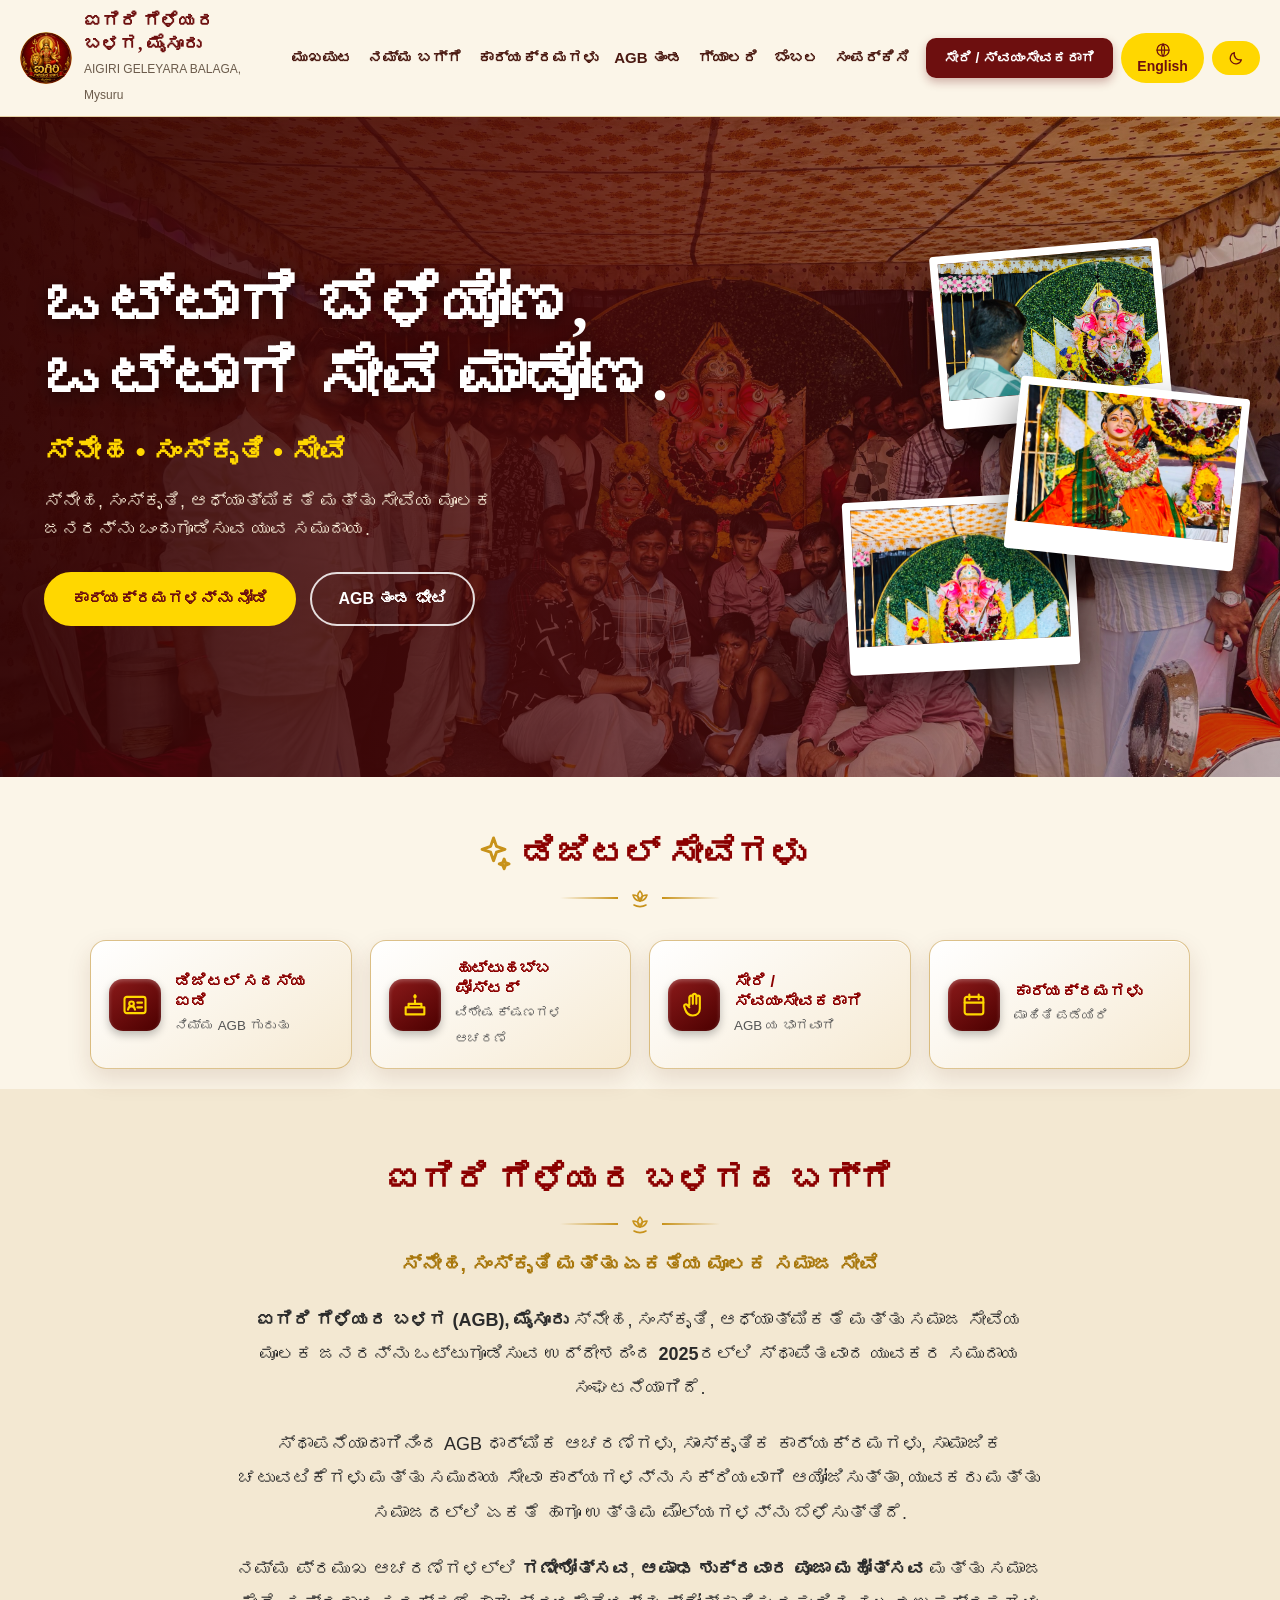
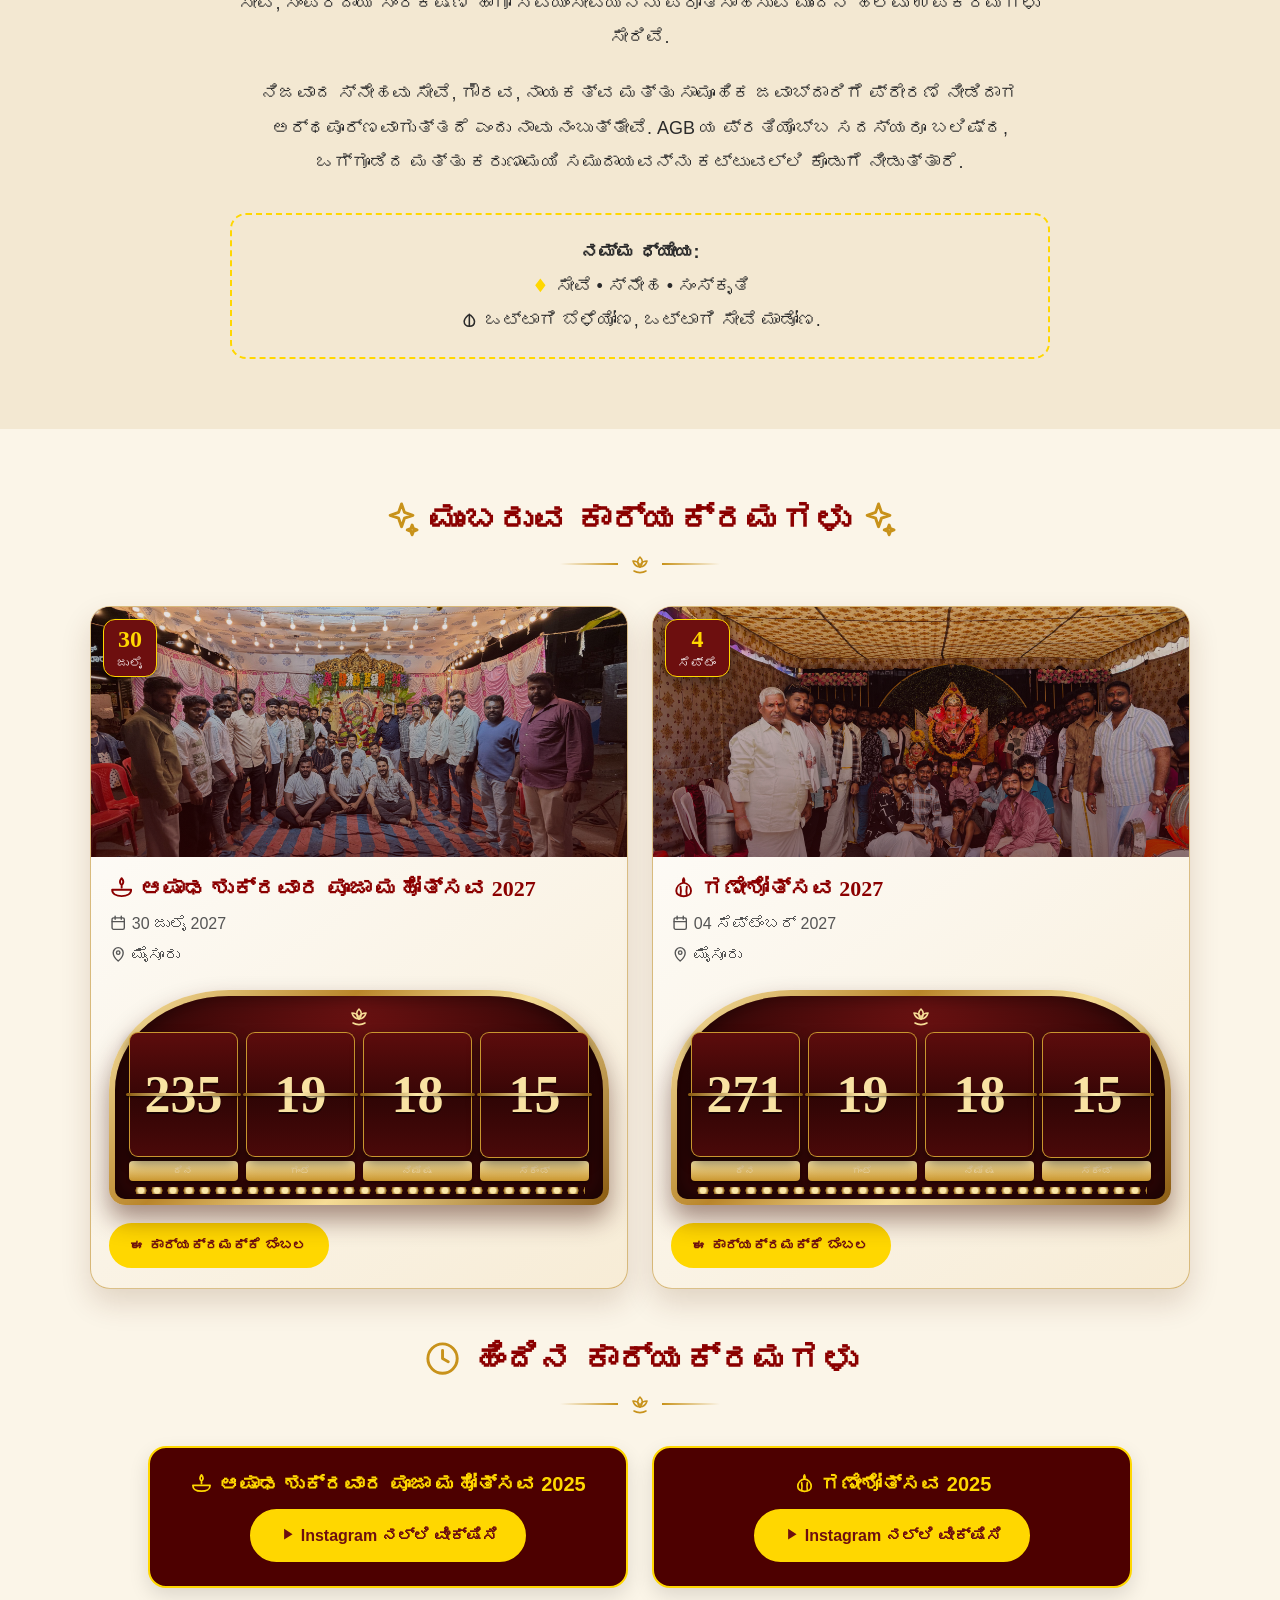
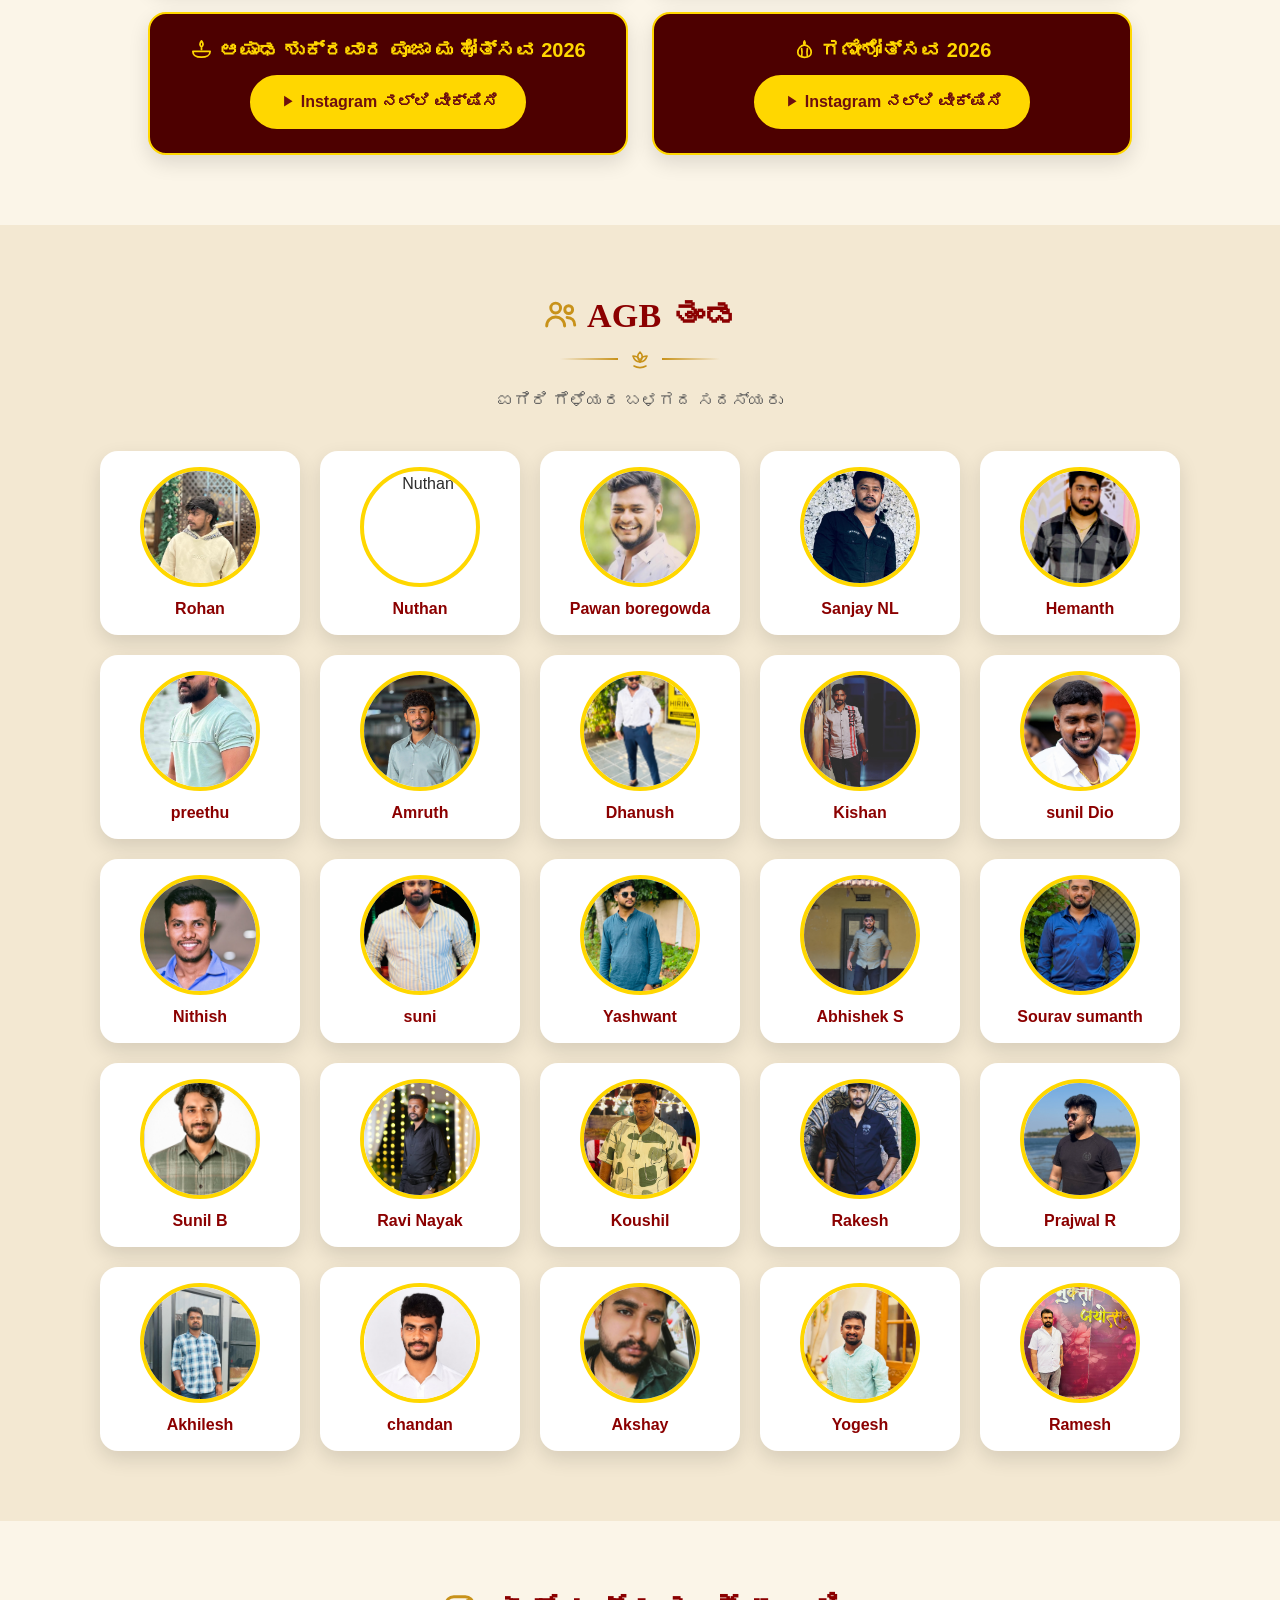
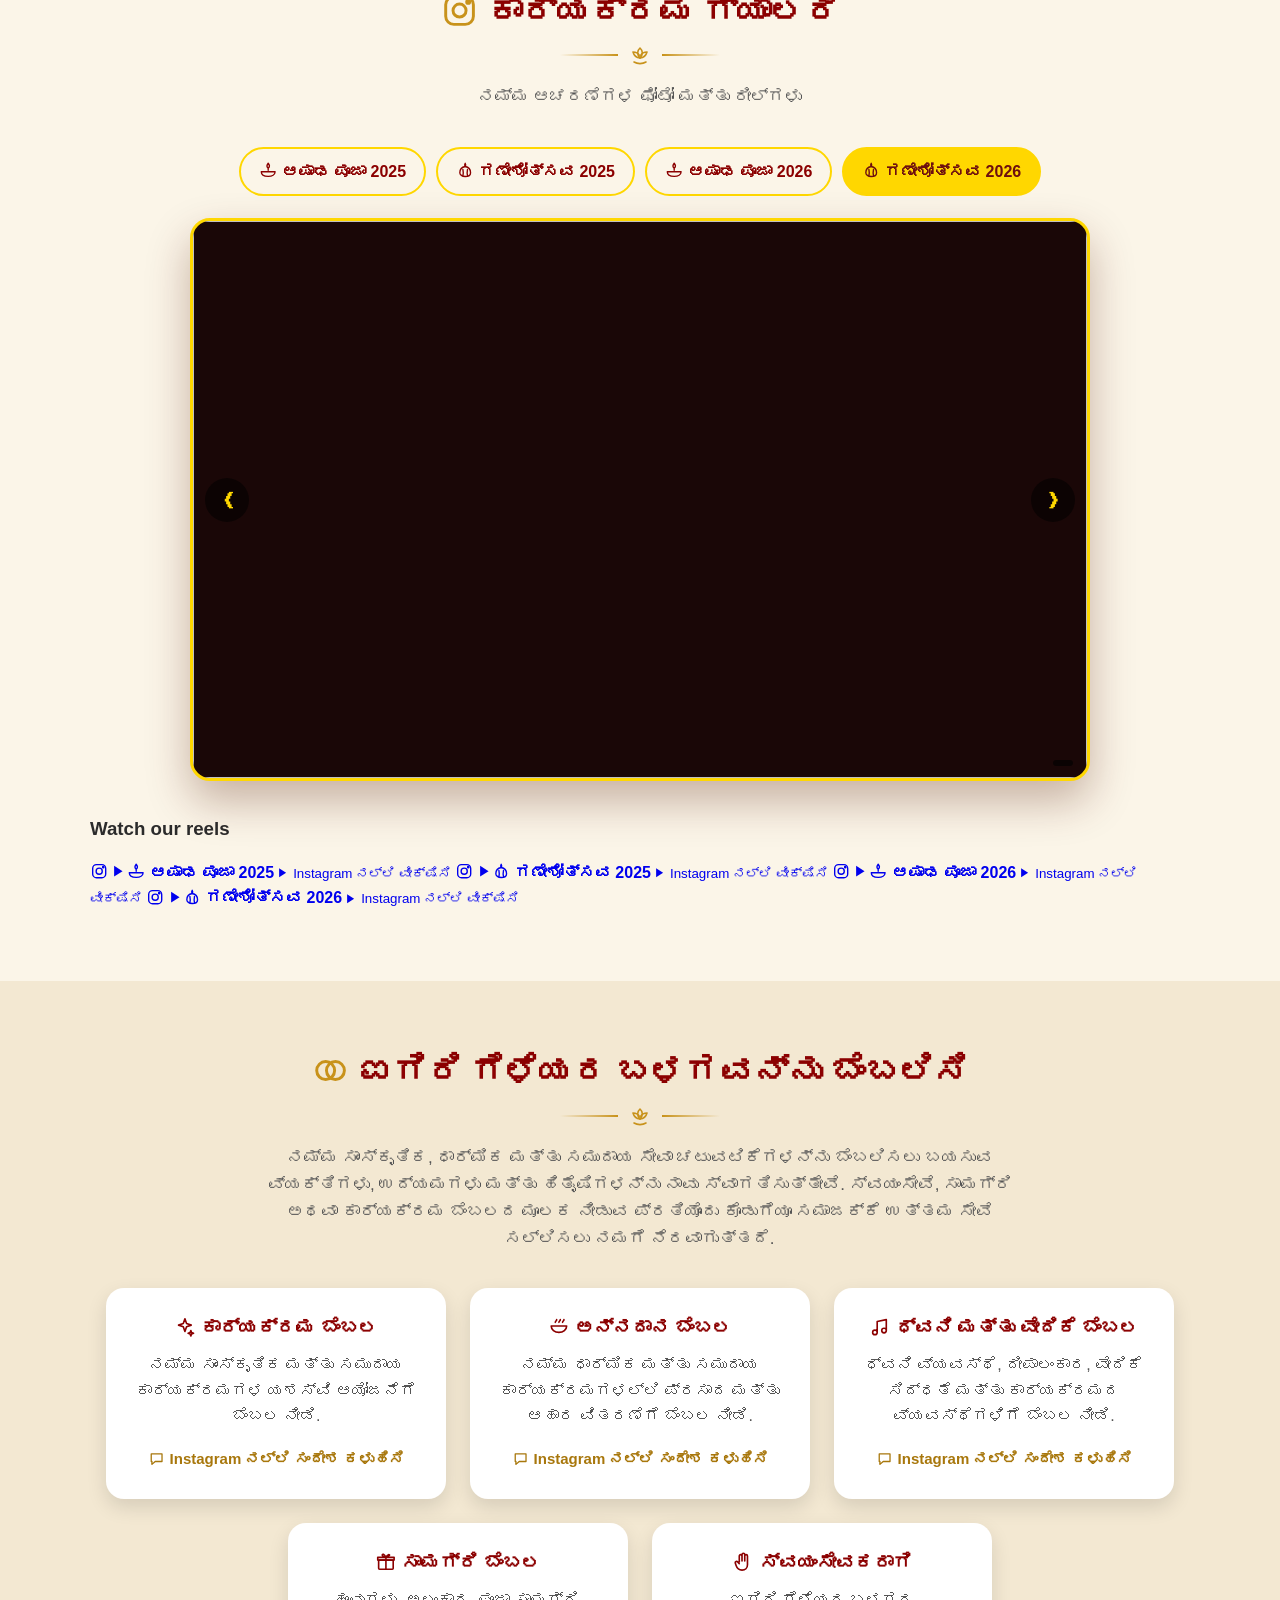
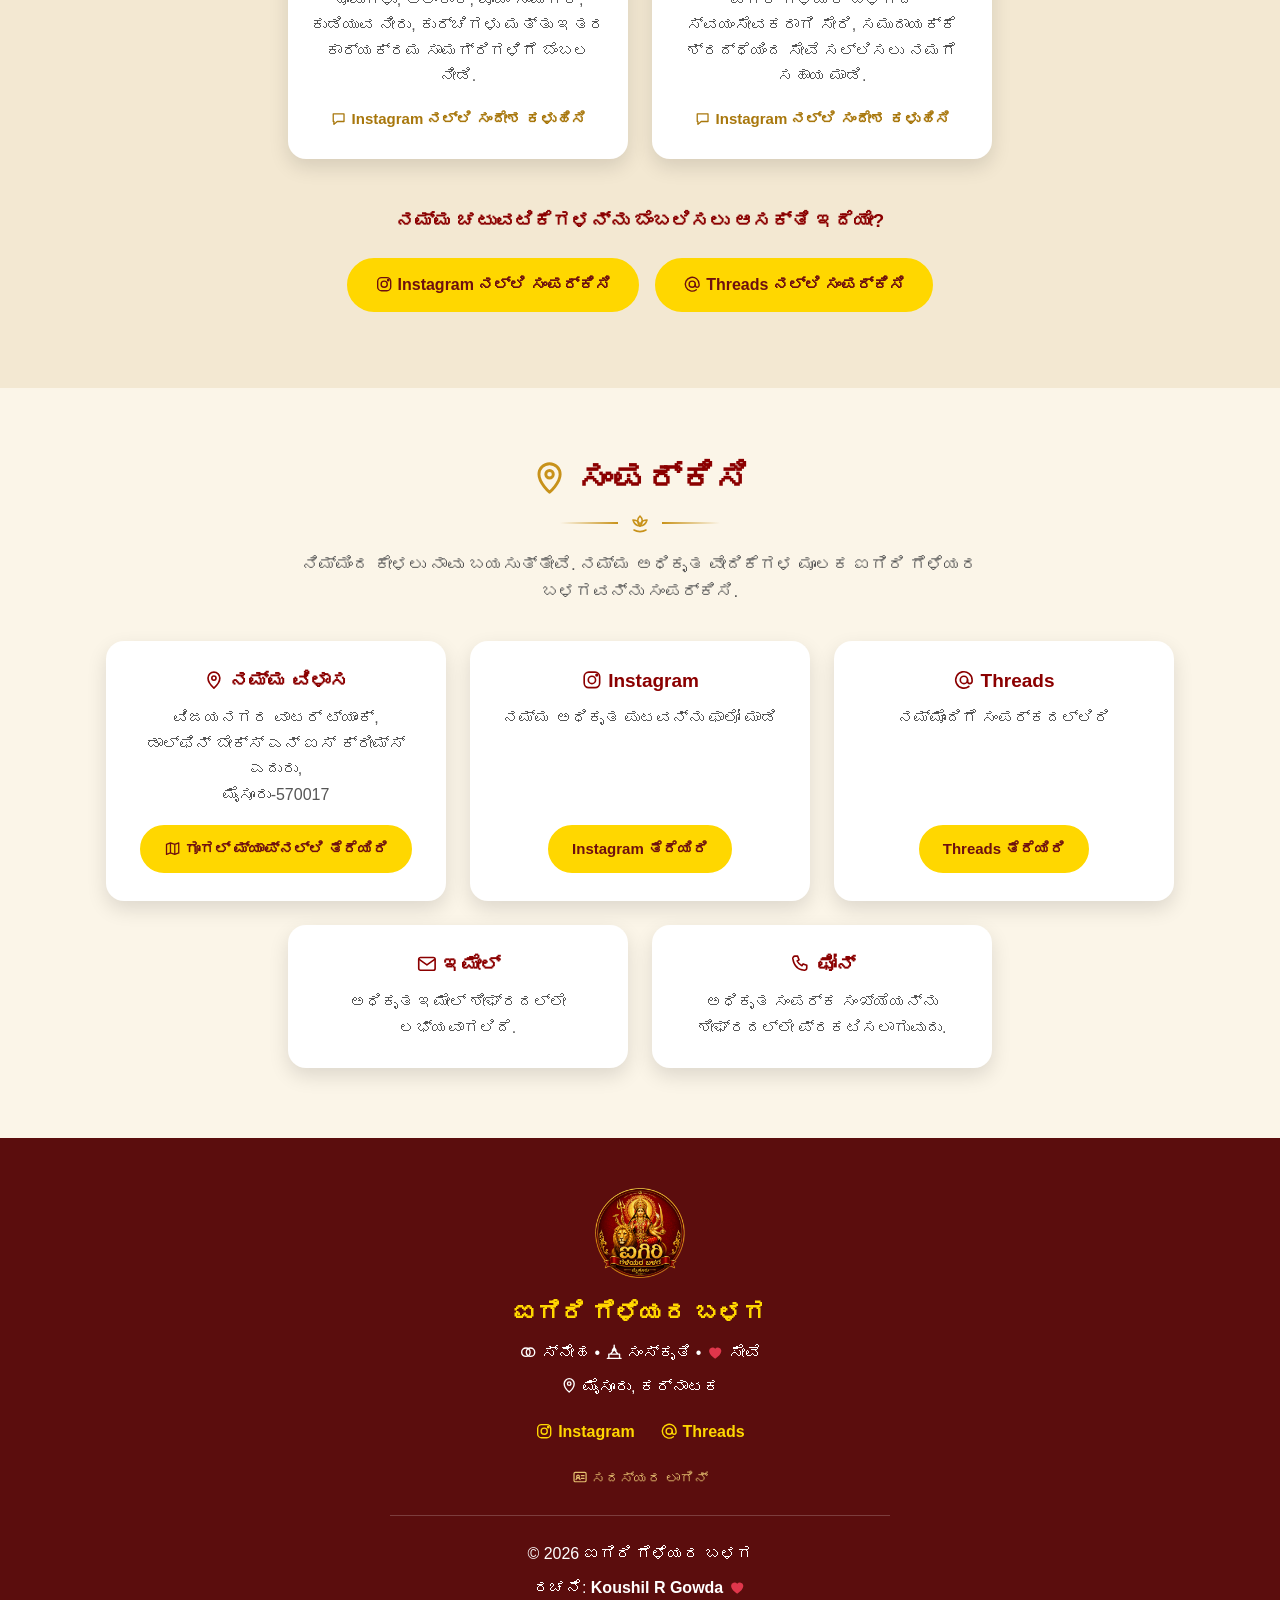
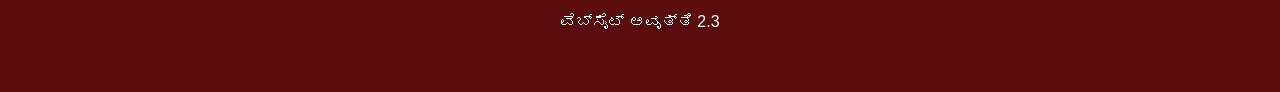
==== commit b8810afd: "Add files via upload" ====
--- a/index.html
+++ b/index.html
@@ -363,7 +363,15 @@
 </div>
 <p class="album-empty" id="albumEmpty" data-i18n="gal-empty" hidden>Photos will be added soon.</p>
 <div class="thumbs" id="thumbs"></div>
-<div class="album-foot"><a class="btn" id="albumReel" href="#" target="_blank" rel="noopener" data-i18n="watch">Watch on Instagram</a></div>
+<div class="reels-block">
+<h3 class="reels-title" data-i18n="reel-title">Watch our reels</h3>
+<div class="reels">
+<a class="reel-card" data-album="ashada2025" href="https://www.instagram.com/reel/DPC3tYskmFy/?igsh=MTkzZGs1MW9qZ2EzaA==" target="_blank" rel="noopener"><span class="reel-thumb"></span><span class="reel-ig"><svg class="ic" aria-hidden="true"><use href="#i-camera"></use></svg></span><span class="reel-play"><svg class="ic" aria-hidden="true"><use href="#i-play"></use></svg></span><span class="reel-label"><b><span data-i18n="g-ashada">Ashada Pooja</span> 2025</b><small data-i18n="watch">Watch on Instagram</small></span></a>
+<a class="reel-card" data-album="ganesh2025" href="https://www.instagram.com/reel/DN8gSypiRLA/?igsh=dmU1NnNwOHFoaWNv" target="_blank" rel="noopener"><span class="reel-thumb"></span><span class="reel-ig"><svg class="ic" aria-hidden="true"><use href="#i-camera"></use></svg></span><span class="reel-play"><svg class="ic" aria-hidden="true"><use href="#i-play"></use></svg></span><span class="reel-label"><b><span data-i18n="g-ganesh">Ganeshotsava</span> 2025</b><small data-i18n="watch">Watch on Instagram</small></span></a>
+<a class="reel-card" data-album="ashada2026" href="https://www.instagram.com/reel/DcJg-cJxuG5/?stkn=bm42NjNkZDg2bndz" target="_blank" rel="noopener"><span class="reel-thumb"></span><span class="reel-ig"><svg class="ic" aria-hidden="true"><use href="#i-camera"></use></svg></span><span class="reel-play"><svg class="ic" aria-hidden="true"><use href="#i-play"></use></svg></span><span class="reel-label"><b><span data-i18n="g-ashada">Ashada Pooja</span> 2026</b><small data-i18n="watch">Watch on Instagram</small></span></a>
+<a class="reel-card" data-album="ganesh2026" href="https://www.instagram.com/reel/DddP9tUpsAl/?stkn=MXJiZWRmaHQyaDB5ag==" target="_blank" rel="noopener"><span class="reel-thumb"></span><span class="reel-ig"><svg class="ic" aria-hidden="true"><use href="#i-camera"></use></svg></span><span class="reel-play"><svg class="ic" aria-hidden="true"><use href="#i-play"></use></svg></span><span class="reel-label"><b><span data-i18n="g-ganesh">Ganeshotsava</span> 2026</b><small data-i18n="watch">Watch on Instagram</small></span></a>
+</div>
+</div>
 </div>
 </section>
 
--- a/css/style.css
+++ b/css/style.css
@@ -2856,3 +2856,381 @@
 @media (prefers-reduced-motion: reduce) {
     .dial-petals { animation: none; }
 }
+
+
+/* =====================================================
+   23. BRASS TEMPLE-DOOR FLIP CLOCK + EVENT GALLERY
+   ===================================================== */
+
+/* ---------- Temple-door frame ---------- */
+fc-row,
+fc-card,
+fc-half,
+fc-num {
+    display: block;
+}
+
+.evt .countdown.door {
+    position: relative;
+    display: block;
+    margin: 22px 0 18px;
+    padding: 36px 14px 18px;
+    border: 6px solid transparent;
+    border-radius: 120px 120px 16px 16px / 100px 100px 16px 16px;
+    background:
+        radial-gradient(ellipse at 50% 0, #6d1212 0, #2b0505 75%) padding-box,
+        linear-gradient(135deg, #fbe7a8, #b9852a 35%, #f6dd96 60%, #8a5a10) border-box;
+    box-shadow: 0 14px 26px rgba(60, 10, 0, .45), inset 0 0 22px rgba(0, 0, 0, .55);
+}
+
+.countdown.door::before {
+    content: "";
+    position: absolute;
+    top: 8px;
+    left: 50%;
+    width: 30px;
+    height: 24px;
+    transform: translateX(-50%);
+    background: url("data:image/svg+xml,%3Csvg xmlns='http://www.w3.org/2000/svg' viewBox='0 0 24 24' fill='none' stroke='%23f6dd96' stroke-width='1.6' stroke-linecap='round' stroke-linejoin='round'%3E%3Cpath d='M12 5c2.8 2.6 3.2 6 0 10-3.2-4-2.8-7.4 0-10z'/%3E%3Cpath d='M12 15c-3.5-.3-6-2.4-7-6 3 0 5.2 1.2 6.2 3.2'/%3E%3Cpath d='M12 15c3.5-.3 6-2.4 7-6-3 0-5.2 1.2-6.2 3.2'/%3E%3Cpath d='M6 19c2 1.2 4 1.6 6 1.6s4-.4 6-1.6'/%3E%3C/svg%3E") center / contain no-repeat;
+}
+
+/* row of brass studs along the bottom of the door */
+.countdown.door::after {
+    content: "";
+    position: absolute;
+    right: 18px;
+    bottom: 5px;
+    left: 18px;
+    height: 7px;
+    background: radial-gradient(circle, #fbe7a8 30%, #8a5a10 62%, transparent 66%) 0 0 / 16px 7px repeat-x;
+}
+
+fc-row.units {
+    display: flex;
+    gap: 8px;
+    width: 100%;
+}
+
+.unit {
+    flex: 1;
+    min-width: 0;
+    margin: 0;
+    text-align: center;
+    container-type: inline-size;
+}
+
+/* ---------- Flip cards ---------- */
+fc-card {
+    position: relative;
+    width: 100%;
+    aspect-ratio: 1 / 1.15;
+    perspective: 500px;
+    filter: drop-shadow(0 6px 6px rgba(0, 0, 0, .5));
+}
+
+fc-half {
+    position: absolute;
+    left: 0;
+    width: 100%;
+    height: 50%;
+    overflow: hidden;
+    background: linear-gradient(180deg, #5c0c0c, #380606);
+    border: 1px solid #c9962f;
+}
+
+fc-half.top {
+    top: 0;
+    border-bottom: 0;
+    border-radius: 9px 9px 0 0;
+}
+
+fc-half.bottom {
+    bottom: 0;
+    border-top: 0;
+    border-radius: 0 0 9px 9px;
+    background: linear-gradient(180deg, #2e0505, #4a0909);
+}
+
+fc-num {
+    position: absolute;
+    right: 0;
+    left: 0;
+    display: flex;
+    align-items: center;
+    justify-content: center;
+    height: 200%;
+    font-family: var(--serif);
+    font-size: clamp(24px, 50cqw, 52px);
+    font-weight: 700;
+    color: #f9e3a3;
+    text-shadow: 0 2px 0 rgba(0, 0, 0, .55);
+}
+
+fc-half.top fc-num { top: 0; }
+fc-half.bottom fc-num { bottom: 0; }
+
+fc-half.flap,
+fc-half.flap2 {
+    z-index: 3;
+    visibility: hidden;
+    backface-visibility: hidden;
+}
+
+fc-half.flap { transform-origin: 50% 100%; }
+
+fc-half.flap2 {
+    transform-origin: 50% 0;
+    transform: rotateX(90deg);
+}
+
+fc-card.go fc-half.flap {
+    visibility: visible;
+    animation: fcFold .3s ease-in forwards;
+}
+
+fc-card.go fc-half.flap2 {
+    visibility: visible;
+    animation: fcUnfold .3s .3s ease-out forwards;
+}
+
+@keyframes fcFold {
+    to { transform: rotateX(-90deg); }
+}
+
+@keyframes fcUnfold {
+    from { transform: rotateX(90deg); }
+    to   { transform: rotateX(0); }
+}
+
+/* brass hinge across the middle */
+fc-card::after {
+    content: "";
+    position: absolute;
+    top: 50%;
+    right: -3px;
+    left: -3px;
+    z-index: 6;
+    height: 3px;
+    margin-top: -1.5px;
+    background: linear-gradient(90deg, #8a5a10, #fbe7a8 50%, #8a5a10);
+    border-radius: 2px;
+    box-shadow: 0 1px 2px rgba(0, 0, 0, .6);
+}
+
+/* brass name plate under each card */
+.door small {
+    display: block;
+    margin-top: 8px;
+    padding: 2px 0;
+    font-size: clamp(8px, 16cqw, 11px);
+    letter-spacing: .6px;
+    text-transform: uppercase;
+    color: #3b1d00;
+    background: linear-gradient(180deg, #fbe7a8, #c9962f);
+    border-radius: 4px;
+    box-shadow: 0 2px 3px rgba(0, 0, 0, .35);
+}
+
+@media (prefers-reduced-motion: reduce) {
+    fc-card.go fc-half.flap,
+    fc-card.go fc-half.flap2 { animation-duration: .01s; animation-delay: 0s; }
+}
+
+/* ---------- Event gallery ---------- */
+.album-tabs {
+    display: flex;
+    flex-wrap: wrap;
+    gap: 10px;
+    justify-content: center;
+    margin: 0 0 22px;
+}
+
+.album-tab {
+    flex: 0 0 auto;
+    padding: 10px 18px;
+    font: inherit;
+    font-weight: 700;
+    white-space: nowrap;
+    color: var(--heading);
+    background: transparent;
+    border: 2px solid var(--gold);
+    border-radius: 30px;
+    cursor: pointer;
+    transition: .25s;
+}
+
+.album-tab.on {
+    color: var(--maroon);
+    background: var(--gold);
+}
+
+.album-stage {
+    position: relative;
+    max-width: 900px;
+    margin: 0 auto;
+    overflow: hidden;
+    aspect-ratio: 16 / 10;
+    background: #1a0707;
+    border: 3px solid var(--gold);
+    border-radius: 20px;
+    box-shadow: 0 20px 44px rgba(80, 20, 0, .3);
+    cursor: zoom-in;
+}
+
+.stage-bg {
+    position: absolute;
+    inset: -20px;
+    background: center / cover no-repeat;
+    filter: blur(22px) brightness(.55);
+    transform: scale(1.1);
+}
+
+.stage-img {
+    position: relative;
+    display: block;
+    width: 100%;
+    height: 100%;
+    object-fit: contain;
+    transition: opacity .3s;
+}
+
+.stage-img.swap { opacity: 0; }
+
+.stage-nav,
+.lb-nav {
+    position: absolute;
+    top: 50%;
+    z-index: 3;
+    width: 44px;
+    height: 44px;
+    font-size: 22px;
+    color: var(--gold);
+    background: rgba(0, 0, 0, .55);
+    border: 0;
+    border-radius: 50%;
+    transform: translateY(-50%);
+    cursor: pointer;
+}
+
+.stage-prev, .lb-prev { left: 12px; }
+.stage-next, .lb-next { right: 12px; }
+
+.stage-count {
+    position: absolute;
+    right: 14px;
+    bottom: 12px;
+    z-index: 3;
+    padding: 3px 10px;
+    font-size: 13px;
+    color: #fff;
+    background: rgba(0, 0, 0, .6);
+    border-radius: 12px;
+}
+
+.thumbs {
+    display: grid;
+    grid-template-columns: repeat(auto-fill, minmax(96px, 1fr));
+    gap: 10px;
+    max-width: 900px;
+    margin: 18px auto 0;
+}
+
+.thumbs button {
+    padding: 0;
+    overflow: hidden;
+    aspect-ratio: 1;
+    background: #ddd;
+    border: 2px solid transparent;
+    border-radius: 12px;
+    opacity: .75;
+    cursor: pointer;
+    transition: .2s;
+}
+
+.thumbs button.on {
+    border-color: var(--gold);
+    opacity: 1;
+    transform: scale(1.04);
+}
+
+.thumbs img {
+    display: block;
+    width: 100%;
+    height: 100%;
+    object-fit: cover;
+}
+
+.album-foot {
+    margin-top: 24px;
+    text-align: center;
+}
+
+.album-empty {
+    max-width: 700px;
+    padding: 40px 14px;
+    margin: 0 auto;
+    text-align: center;
+    color: var(--muted);
+    border: 2px dashed var(--gold);
+    border-radius: 16px;
+}
+
+.lightbox {
+    position: fixed;
+    inset: 0;
+    z-index: 9999;
+    display: flex;
+    align-items: center;
+    justify-content: center;
+    background: rgba(0, 0, 0, .94);
+}
+
+.lightbox img {
+    max-width: 96vw;
+    max-height: 88vh;
+    object-fit: contain;
+    border-radius: 8px;
+}
+
+.lb-close {
+    position: absolute;
+    top: 12px;
+    right: 18px;
+    z-index: 4;
+    font-size: 42px;
+    line-height: 1;
+    color: #fff;
+    background: none;
+    border: 0;
+    cursor: pointer;
+}
+
+.lb-count {
+    position: absolute;
+    bottom: 18px;
+    left: 50%;
+    color: #fff;
+    transform: translateX(-50%);
+}
+
+@media (max-width: 640px) {
+    .album-tabs {
+        flex-wrap: nowrap;
+        justify-content: flex-start;
+        padding-bottom: 6px;
+        overflow-x: auto;
+        scrollbar-width: none;
+    }
+
+    .album-tabs::-webkit-scrollbar { display: none; }
+
+    .album-stage { aspect-ratio: 4 / 3; }
+
+    .stage-nav, .lb-nav {
+        width: 38px;
+        height: 38px;
+        font-size: 18px;
+    }
+
+    .thumbs { grid-template-columns: repeat(auto-fill, minmax(78px, 1fr)); gap: 8px; }
+}
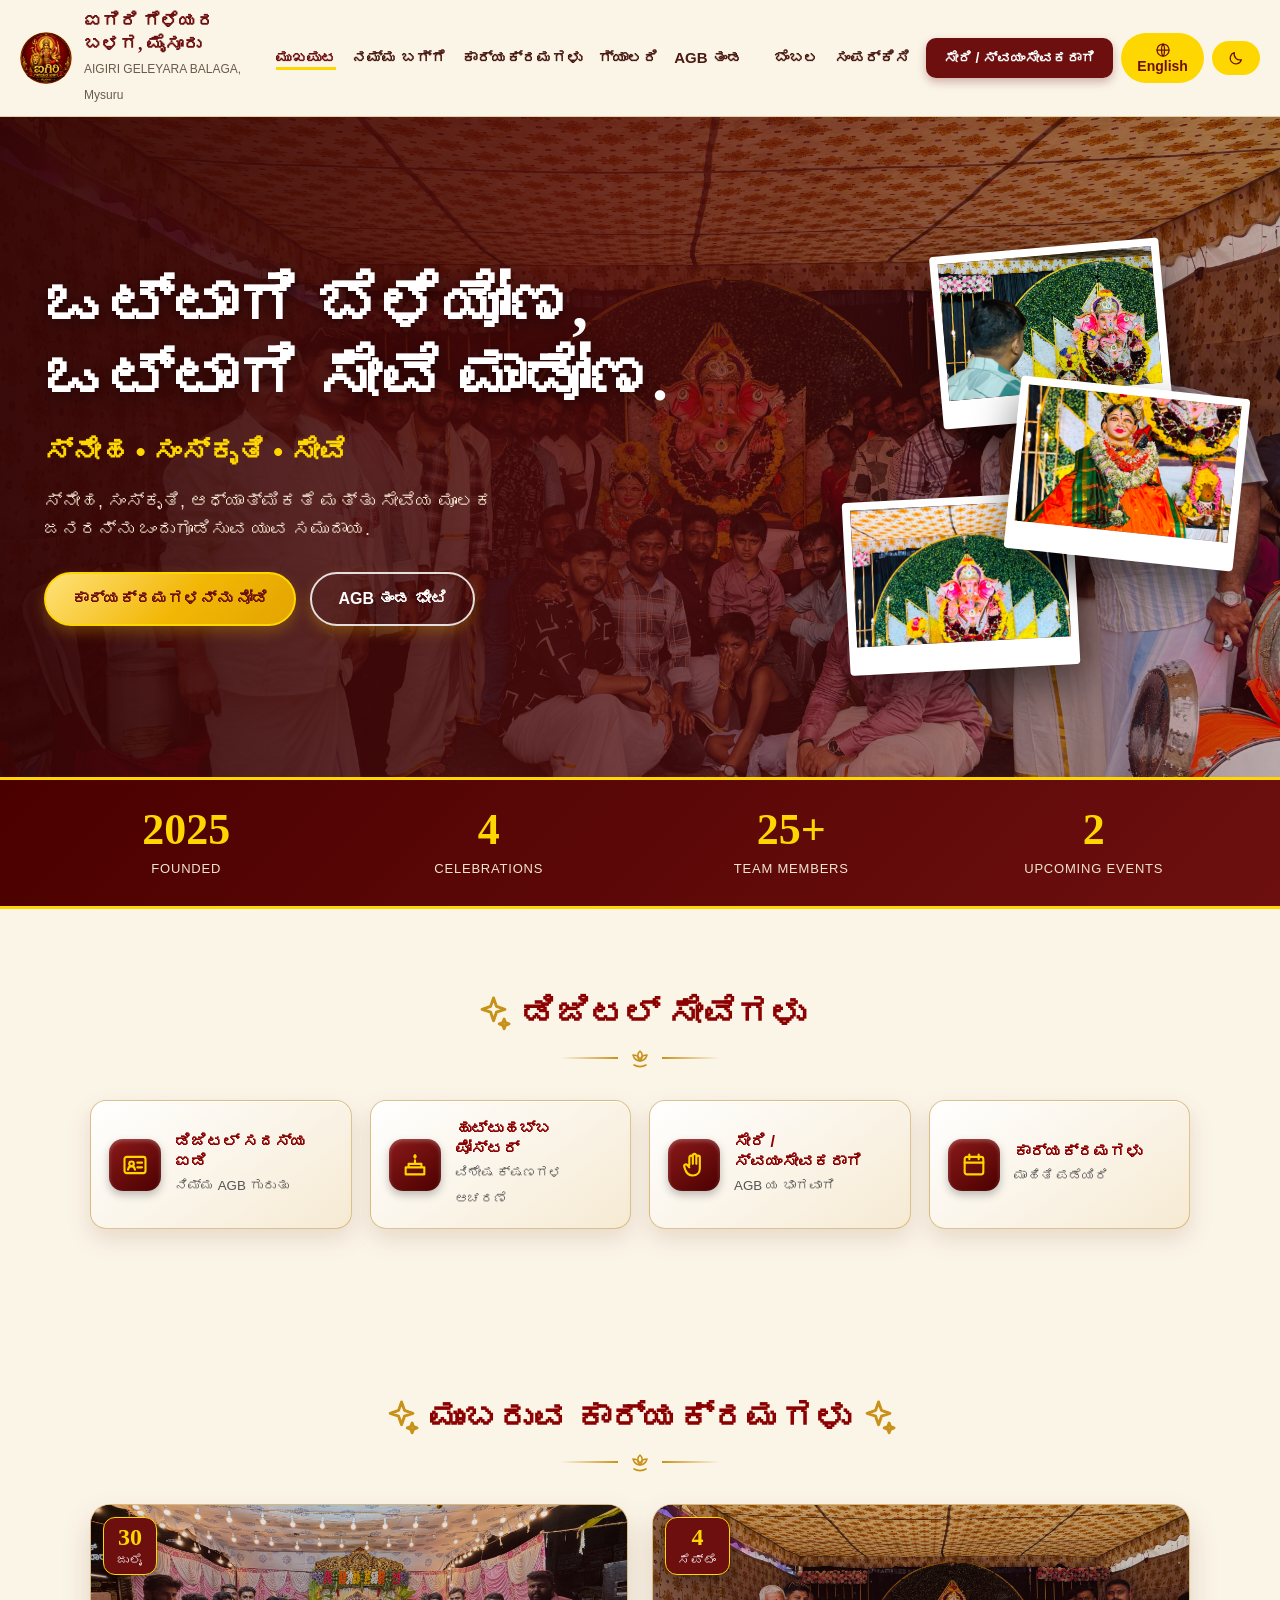
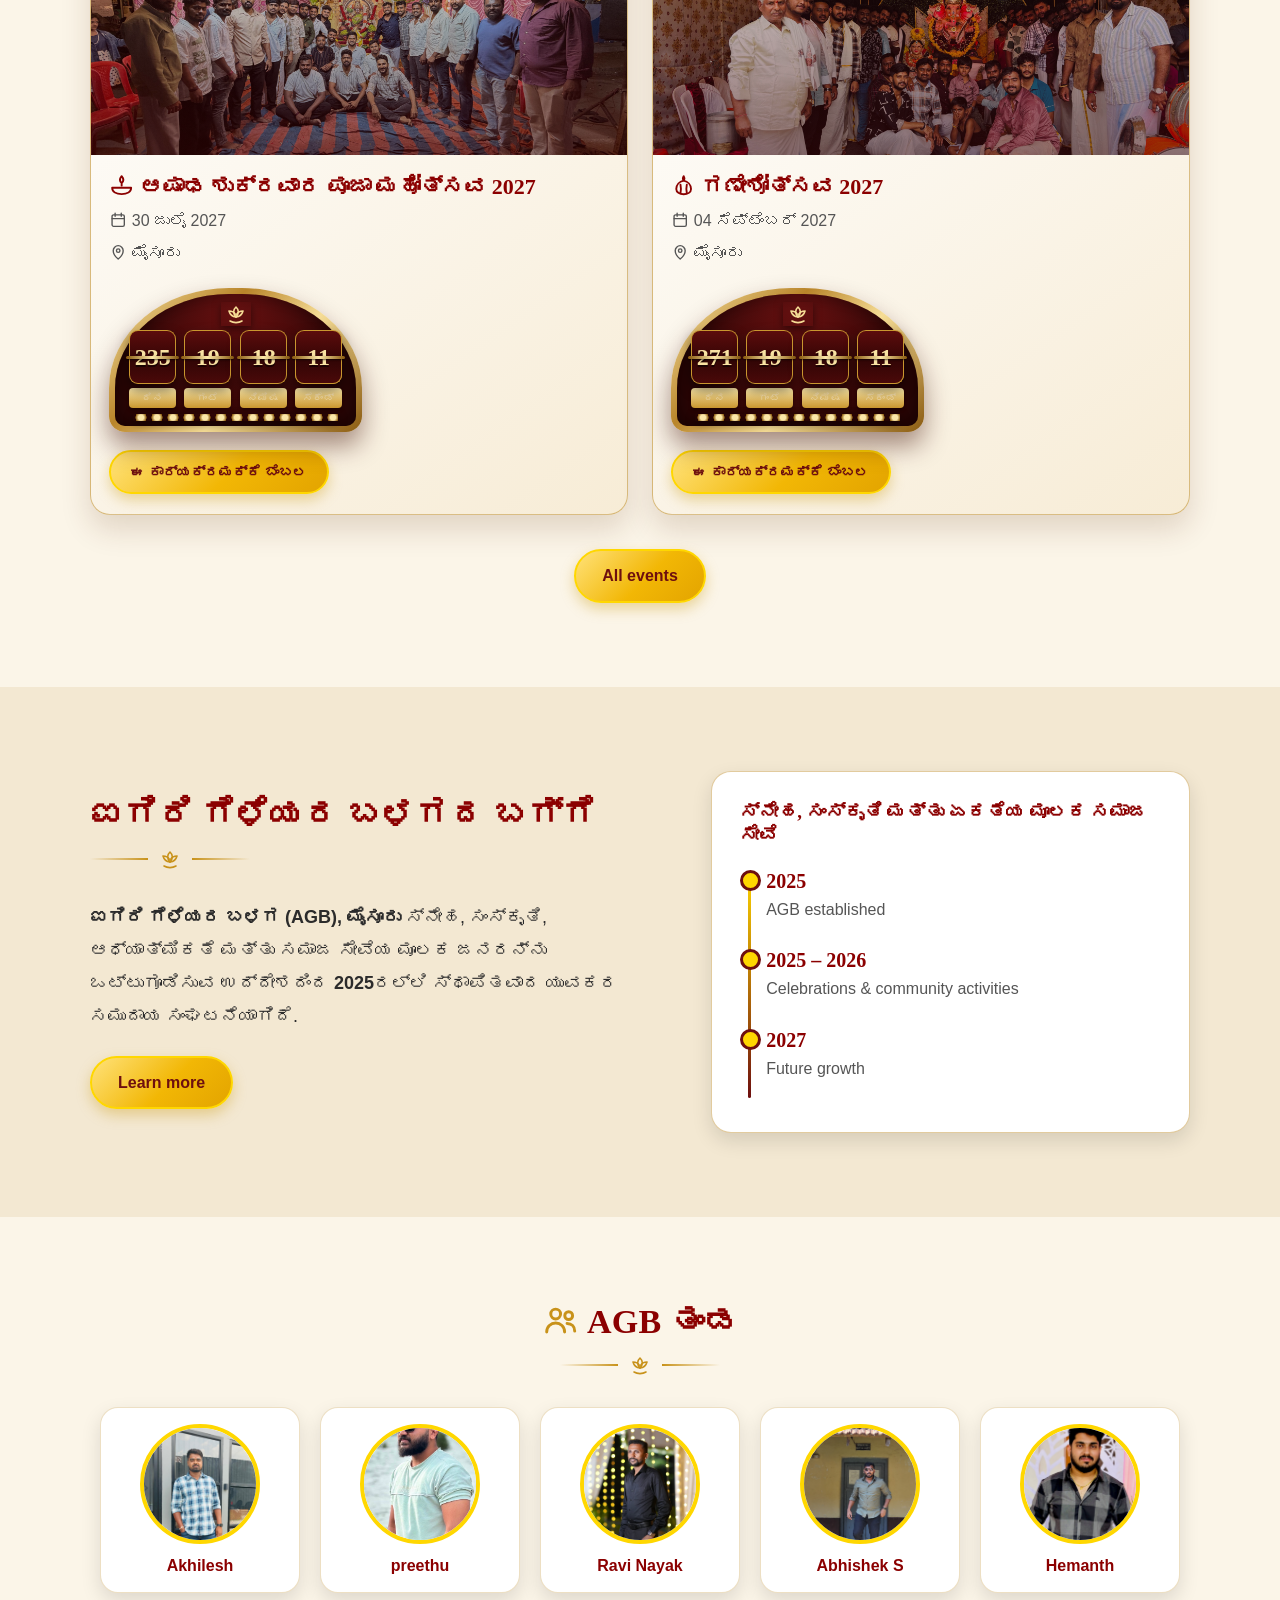
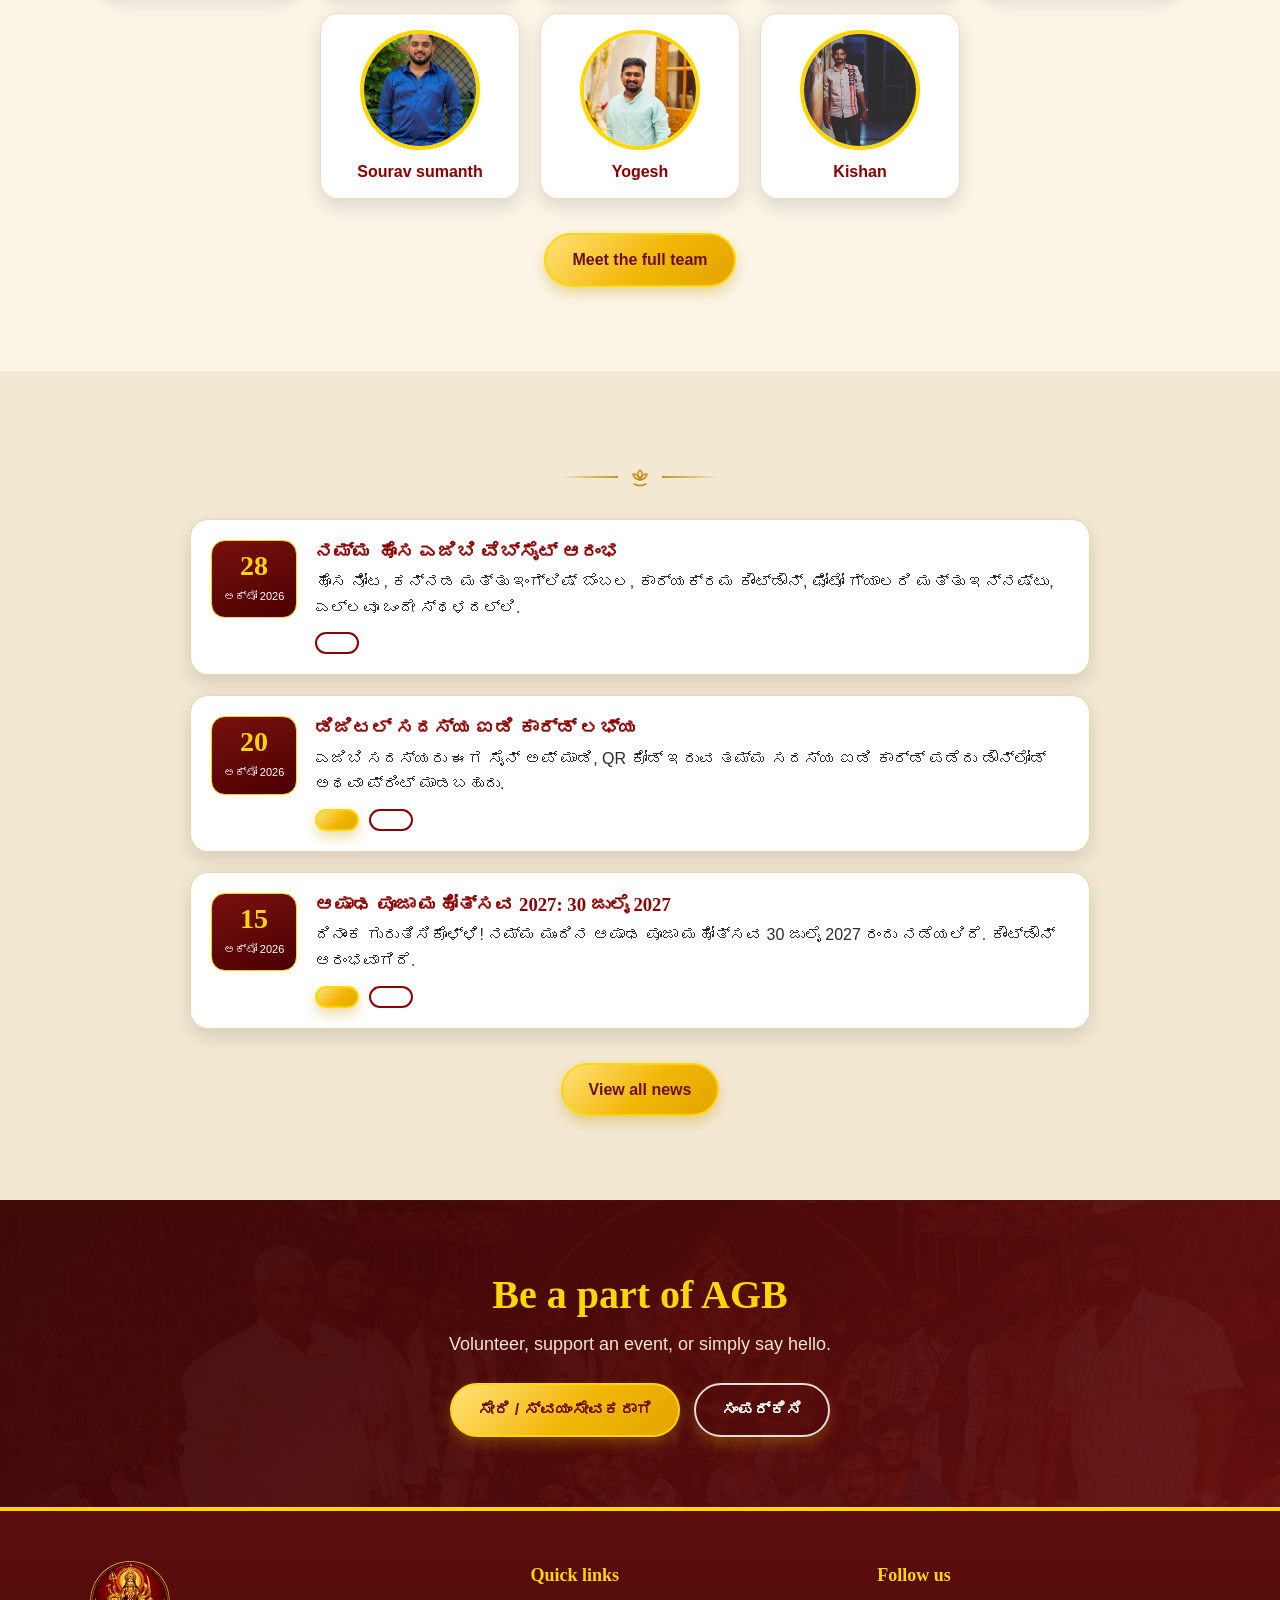
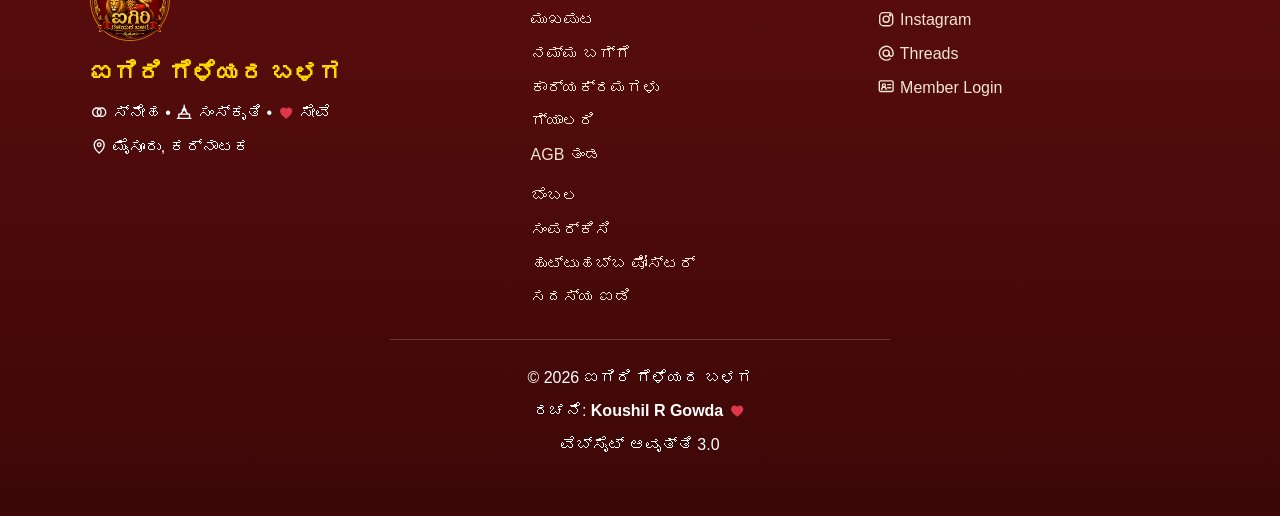
==== commit f189adc3: "Site update (unzipped from site-update.zip)" ====
--- a/index.html
+++ b/index.html
@@ -8,7 +8,8 @@
 <meta name="copyright" content="AIGIRI GELEYARA BALAGA, Mysuru">
 <meta name="description" content="Official website of AIGIRI GELEYARA BALAGA, Mysuru.">
 <meta name="viewport" content="width=device-width, initial-scale=1.0">
-<title>ಐಗಿರಿ ಗೆಳೆಯರ ಬಳಗ, ಮೈಸೂರು</title>
+<title>Home | ಐಗಿರಿ ಗೆಳೆಯರ ಬಳಗ</title>
+<script>(function(){try{var r=document.documentElement;if(sessionStorage.getItem("agbDoor")==="1")r.classList.add("doors-closed");if(sessionStorage.getItem("agbSeen")==="1")r.classList.add("seen");}catch(e){}})();</script>
 <script>
 /* Debug helper: open the website with ?debug at the end of the address
    (example: .../aigiri-geleyara-balaga/?debug) and any JavaScript error is
@@ -68,9 +69,8 @@
 <link rel="icon" type="image/png" href="images/icon-192.png">
 <link rel="apple-touch-icon" href="images/icon-192.png">
 </head>
-<body class="has-tabbar">
-
-<!-- ===== Loader ===== -->
+<body class="has-tabbar page-index">
+<div id="doors" aria-hidden="true"><i class="door door-l"></i><i class="door door-r"></i><span class="door-seal"><img src="images/logo.png" alt=""></span></div>
 <div id="loader">
 <div class="ld-stage">
 <svg class="ld-ring ld-ring1" viewBox="0 0 200 200" aria-hidden="true"><circle cx="100" cy="100" r="97" fill="none" stroke="#FFD700" stroke-width="1.6" stroke-dasharray="2 9" stroke-linecap="round"/></svg>
@@ -83,38 +83,37 @@
 <div class="ld-bar"><i></i></div>
 <p>Loading...</p>
 </div>
-
-<!-- ===== Header ===== -->
 <header>
 <svg width="0" height="0" style="position:absolute" aria-hidden="true" focusable="false"><symbol id="i-lamp" viewBox="0 0 24 24"><path d="M3 14c0 4 4 6 9 6s9-2 9-6H3z"/><path d="M12 3c2 2.4 2.6 4.3 0 6.6-2.6-2.3-2-4.2 0-6.6z"/><path d="M12 10.5V12"/></symbol><symbol id="i-lotus" viewBox="0 0 24 24"><path d="M12 5c2.8 2.6 3.2 6 0 10-3.2-4-2.8-7.4 0-10z"/><path d="M12 15c-3.5-.3-6-2.4-7-6 3 0 5.2 1.2 6.2 3.2"/><path d="M12 15c3.5-.3 6-2.4 7-6-3 0-5.2 1.2-6.2 3.2"/><path d="M6 19c2 1.2 4 1.6 6 1.6s4-.4 6-1.6"/></symbol><symbol id="i-modak" viewBox="0 0 24 24"><path d="M12 3c1.2 2 .8 3.2 0 4.2 4 .8 7 4 7 8 0 3-3 5-7 5s-7-2-7-5c0-4 3-7.2 7-8-.8-1-1.2-2.2 0-4.2z"/><path d="M9 11c.6 3 .6 5.5 0 8M15 11c-.6 3-.6 5.5 0 8"/></symbol><symbol id="i-calendar" viewBox="0 0 24 24"><rect x="4" y="5" width="16" height="15" rx="2"/><path d="M4 10h16M8 3v4M16 3v4"/></symbol><symbol id="i-pin" viewBox="0 0 24 24"><path d="M12 21s-6.5-5.6-6.5-11a6.5 6.5 0 0113 0c0 5.4-6.5 11-6.5 11z"/><circle cx="12" cy="10" r="2.3"/></symbol><symbol id="i-people" viewBox="0 0 24 24"><circle cx="9" cy="8" r="3"/><path d="M3.5 19c0-3.2 2.5-5.5 5.5-5.5s5.5 2.3 5.5 5.5"/><circle cx="17" cy="9" r="2.4"/><path d="M16 13.8c2.8 0 4.7 1.9 4.7 4.7"/></symbol><symbol id="i-camera" viewBox="0 0 24 24"><rect x="3.5" y="3.5" width="17" height="17" rx="5"/><circle cx="12" cy="12" r="4"/><circle cx="17.3" cy="6.7" r=".9" fill="currentColor"/></symbol><symbol id="i-heart" viewBox="0 0 24 24"><path d="M12 20.5s-8-4.7-8-10.3A4.6 4.6 0 0112 7.6a4.6 4.6 0 018 2.6c0 5.6-8 10.3-8 10.3z" fill="currentColor" stroke="none"/></symbol><symbol id="i-united" viewBox="0 0 24 24"><circle cx="9" cy="12" r="5.5"/><circle cx="15" cy="12" r="5.5"/></symbol><symbol id="i-temple" viewBox="0 0 24 24"><path d="M12 2.8v3M9.5 9.5L12 5.8l2.5 3.7M7.5 14L12 8.6l4.5 5.4M5 20v-5.5h14V20M3 20h18"/></symbol><symbol id="i-idcard" viewBox="0 0 24 24"><rect x="3" y="5" width="18" height="14" rx="2"/><circle cx="9" cy="11" r="2"/><path d="M6 16c.4-2 1.6-3 3-3s2.6 1 3 3M14 10h4M14 14h4"/></symbol><symbol id="i-cake" viewBox="0 0 24 24"><path d="M4 20v-6h16v6zM6.5 14v-3h11v3M12 11V8"/><path d="M12 3.6c.8.9.8 1.6 0 2.2-.8-.6-.8-1.3 0-2.2z"/></symbol><symbol id="i-unlock" viewBox="0 0 24 24"><rect x="5" y="11" width="14" height="9" rx="2"/><path d="M8 11V8a4 4 0 017.5-1.8"/></symbol><symbol id="i-lock" viewBox="0 0 24 24"><rect x="5" y="11" width="14" height="9" rx="2"/><path d="M8 11V8a4 4 0 018 0v3"/></symbol><symbol id="i-door" viewBox="0 0 24 24"><path d="M10 4H6a2 2 0 00-2 2v12a2 2 0 002 2h4M15 8l4 4-4 4M19 12H9"/></symbol><symbol id="i-download" viewBox="0 0 24 24"><path d="M12 4v11M7.5 11l4.5 4.5 4.5-4.5M5 20h14"/></symbol><symbol id="i-document" viewBox="0 0 24 24"><path d="M7 3h7l4 4v14H7zM14 3v4h4M9.5 12h6M9.5 16h6"/></symbol><symbol id="i-printer" viewBox="0 0 24 24"><path d="M7 9V4h10v5M7 17H5a1.5 1.5 0 01-1.5-1.5v-5A1.5 1.5 0 015 9h14a1.5 1.5 0 011.5 1.5v5A1.5 1.5 0 0119 17h-2M7 14h10v7H7z"/></symbol><symbol id="i-check" viewBox="0 0 24 24"><circle cx="12" cy="12" r="9"/><path d="M8 12.3l2.7 2.7L16 9.5"/></symbol><symbol id="i-tick" viewBox="0 0 24 24"><path d="M5 12.5l4.5 4.5L19 7.5"/></symbol><symbol id="i-hourglass" viewBox="0 0 24 24"><path d="M7 3h10M7 21h10M8 3c0 5 3 6 4 9-1 3-4 4-4 9M16 3c0 5-3 6-4 9 1 3 4 4 4 9"/></symbol><symbol id="i-cross" viewBox="0 0 24 24"><circle cx="12" cy="12" r="9"/><path d="M9 9l6 6M15 9l-6 6"/></symbol><symbol id="i-warning" viewBox="0 0 24 24"><path d="M12 3.5l9 16H3zM12 10v4.5M12 17.2v.1"/></symbol><symbol id="i-sparkle" viewBox="0 0 24 24"><path d="M12 3l1.8 5.2L19 10l-5.2 1.8L12 17l-1.8-5.2L5 10l5.2-1.8zM18.5 16l.8 2.2 2.2.8-2.2.8-.8 2.2-.8-2.2-2.2-.8 2.2-.8z"/></symbol><symbol id="i-phone" viewBox="0 0 24 24"><path d="M6.5 3.5h3l1.5 4-2 1.3a11 11 0 005.2 5.2l1.3-2 4 1.5v3a2.5 2.5 0 01-2.7 2.5C10 18.5 5.5 14 4.2 6.2A2.5 2.5 0 016.5 3.5z"/></symbol><symbol id="i-mail" viewBox="0 0 24 24"><rect x="3" y="5" width="18" height="14" rx="2"/><path d="M3.5 7l8.5 6 8.5-6"/></symbol><symbol id="i-map" viewBox="0 0 24 24"><path d="M9 4L3.5 6v14L9 18l6 2 5.5-2V4L15 6zM9 4v14M15 6v14"/></symbol><symbol id="i-at" viewBox="0 0 24 24"><circle cx="12" cy="12" r="4"/><path d="M16 12v1.5a2.5 2.5 0 005 0V12a9 9 0 10-3.6 7.2"/></symbol><symbol id="i-globe" viewBox="0 0 24 24"><circle cx="12" cy="12" r="9"/><path d="M3 12h18M12 3c3 3 3 15 0 18M12 3c-3 3-3 15 0 18"/></symbol><symbol id="i-moon" viewBox="0 0 24 24"><path d="M20 14.5A8.5 8.5 0 019.5 4a8.5 8.5 0 1010.5 10.5z"/></symbol><symbol id="i-sun" viewBox="0 0 24 24"><circle cx="12" cy="12" r="4"/><path d="M12 2.5V5M12 19v2.5M2.5 12H5M19 12h2.5M5.2 5.2L7 7M17 17l1.8 1.8M18.8 5.2L17 7M7 17l-1.8 1.8"/></symbol><symbol id="i-arrowup" viewBox="0 0 24 24"><path d="M12 19V6M6.5 11.5L12 6l5.5 5.5"/></symbol><symbol id="i-gift" viewBox="0 0 24 24"><rect x="4" y="10" width="16" height="10" rx="1"/><rect x="3" y="7" width="18" height="3"/><path d="M12 7v13M12 7C10 7 8 6 8 4.5S10 3 12 7c2-4 4-3 4-2.5S14 7 12 7"/></symbol><symbol id="i-bowl" viewBox="0 0 24 24"><path d="M3.5 11h17a8.5 7 0 01-17 0zM8 7c0-1.5 1.5-1.5 1.5-3M12 7c0-1.5 1.5-1.5 1.5-3M16 7c0-1.5 1.5-1.5 1.5-3"/></symbol><symbol id="i-music" viewBox="0 0 24 24"><path d="M9 18V6l10-2v12M9 18a2.5 2.5 0 11-5 0 2.5 2.5 0 015 0zM19 16a2.5 2.5 0 11-5 0 2.5 2.5 0 015 0z"/></symbol><symbol id="i-hand" viewBox="0 0 24 24"><path d="M8 12V5.5a1.5 1.5 0 013 0V11M11 11V4a1.5 1.5 0 013 0v7M14 11V5.5a1.5 1.5 0 013 0V15c0 3.5-2.5 6-6 6s-5.5-2-6.5-5l-1-3a1.5 1.5 0 012.7-1L8 14"/></symbol><symbol id="i-clock" viewBox="0 0 24 24"><circle cx="12" cy="12" r="9"/><path d="M12 7v5l3.5 2"/></symbol><symbol id="i-namaste" viewBox="0 0 24 24"><path d="M12 20c-3.5 0-6-2.2-6-5.5 0-3 2-5 4.2-7 .6-.5 1.8-.5 1.8-1.5 0 1 1.2 1 1.8 1.5 2.2 2 4.2 4 4.2 7 0 3.3-2.5 5.5-6 5.5zM12 7v13"/></symbol><symbol id="i-chat" viewBox="0 0 24 24"><path d="M4.5 5.5h15v10.5H10l-4.5 4v-4h-1z"/></symbol><symbol id="i-play" viewBox="0 0 24 24"><path d="M8 5v14l11-7z" fill="currentColor" stroke="none"/></symbol><symbol id="i-diamond" viewBox="0 0 24 24"><path d="M12 4l6 8-6 8-6-8z" fill="currentColor" stroke="none"/></symbol><symbol id="i-user" viewBox="0 0 24 24"><circle cx="12" cy="8" r="4"/><path d="M4.5 20c.8-4 3.7-6 7.5-6s6.700 2 7.500 6"/></symbol><symbol id="i-wrench" viewBox="0 0 24 24"><path d="M14.5 6.5a4 4 0 00-5 5L4 17l3 3 5.500-5.500a4 4 0 005-5l-2.500 2.500-2.500-.5-.5-2.500z"/></symbol><symbol id="i-home" viewBox="0 0 24 24"><path d="M4 11l8-7 8 7M6 10v10h12V10M10 20v-5h4v5"/></symbol><symbol id="i-image" viewBox="0 0 24 24"><rect x="3" y="4" width="18" height="16" rx="2"/><circle cx="9" cy="10" r="1.800"/><path d="M3.500 17l5-5 4 4 3-3 5 5"/></symbol></svg>
 <nav class="navbar">
-<div class="logo">
+<a class="logo" href="index.html">
 <img src="images/logo.png" alt="Logo" width="52" height="52">
 <div>
 <h2>ಐಗಿರಿ ಗೆಳೆಯರ ಬಳಗ, ಮೈಸೂರು</h2>
 <small>AIGIRI GELEYARA BALAGA, Mysuru</small>
 </div>
-</div>
+</a>
 <button class="menu-toggle" id="menuToggle" aria-label="Menu">☰</button>
 <ul class="nav-links">
-<li><a href="#home" data-i18n="nav-home">Home</a></li>
-<li><a href="#about" data-i18n="nav-about">About</a></li>
-<li><a href="#events" data-i18n="nav-events">Events</a></li>
-<li><a href="#team" data-i18n="nav-team">AGB Team</a></li>
-<li><a href="#gallery" data-i18n="nav-gallery">Gallery</a></li>
-<li><a href="#sponsor" data-i18n="nav-sponsor">Support</a></li>
-<li><a href="#contact" data-i18n="nav-contact">Contact</a></li>
-<li class="nav-extra"><a href="birthday.html" class="nav-cta" data-i18n="nav-birthday">🎂 Birthday Poster</a></li>
+<li><a href="index.html" class="active" data-i18n="nav-home"></a></li>
+<li><a href="about.html" data-i18n="nav-about"></a></li>
+<li><a href="events.html" data-i18n="nav-events"></a></li>
+<li><a href="gallery.html" data-i18n="nav-gallery"></a></li>
+<li><a href="team.html" data-i18n="nav-team"></a></li>
+<li><a href="news.html" data-i18n="nav-news"></a></li>
+<li><a href="support.html" data-i18n="nav-sponsor"></a></li>
+<li><a href="contact.html" data-i18n="nav-contact"></a></li>
+<li class="nav-extra"><a href="birthday.html" data-i18n="sheet-birthday">Birthday Poster</a></li>
+<li class="nav-extra"><a href="member.html" data-i18n="sheet-member">Member ID</a></li>
 </ul>
 <div class="actions">
-<a class="join-btn" href="#sponsor" data-i18n="nav-join">Join / Volunteer</a>
+<a class="join-btn" href="support.html" data-i18n="nav-join">Join / Volunteer</a>
 <button id="langBtn">🌐 English</button>
 <button id="themeBtn">🌙</button>
 </div>
 </nav>
 </header>
 
-<!-- ===== Hero ===== -->
 <section id="home" class="hero2">
 <div class="hero2-bg"></div>
 <div class="wrap-wide hero2-grid">
@@ -123,9 +122,9 @@
 <p class="hero2-tag" data-i18n="hero2-tag">Friendship • Culture • Service</p>
 <p class="hero2-sub" data-i18n="hero2-sub">A youth community bringing people together through friendship, culture, spirituality and service.</p>
 <div class="hero2-buttons">
-<a href="#events" class="btn" data-i18n="btn-explore">Explore Events</a>
-<a href="#team" class="btn btn-outline hide-phone" data-i18n="btn-meet">Meet AGB</a>
-<a href="#sponsor" class="btn btn-outline show-phone" data-i18n="nav-join">Join / Volunteer</a>
+<a href="events.html" class="btn" data-i18n="btn-explore">Explore Events</a>
+<a href="team.html" class="btn btn-outline hide-phone" data-i18n="btn-meet">Meet AGB</a>
+<a href="support.html" class="btn btn-outline show-phone" data-i18n="nav-join">Join / Volunteer</a>
 </div>
 </div>
 <div class="polaroids" aria-hidden="true">
@@ -135,46 +134,25 @@
 </div>
 </div>
 </section>
-
-<!-- ===== Digital Ecosystem ===== -->
+<section class="stats"><div class="wrap-wide stats-grid">
+<div class="stat"><b data-count="2025">2025</b><span data-i18n="stat-founded">Founded</span></div>
+<div class="stat"><b data-count="4">4</b><span data-i18n="stat-celebrations">Celebrations</span></div>
+<div class="stat"><b data-count="25" data-suffix="+">25+</b><span data-i18n="stat-members">Team members</span></div>
+<div class="stat"><b data-count="2">2</b><span data-i18n="stat-upcoming">Upcoming events</span></div>
+</div></section>
 <section class="section eco-section">
 <div class="wrap">
 <h2 class="section-title" data-i18n="de-title">✨ Digital Ecosystem</h2>
 <div class="eco">
 <a href="member.html"><span class="eco-icon">🪪</span><span><b data-i18n="de-member">Digital Member ID</b><small data-i18n="de-member-s">Your AGB identity</small></span></a>
 <a href="birthday.html"><span class="eco-icon">🎂</span><span><b data-i18n="de-poster">Birthday Poster Maker</b><small data-i18n="de-poster-s">Celebrate special moments</small></span></a>
-<a href="#sponsor"><span class="eco-icon">🙋</span><span><b data-i18n="de-join">Join / Volunteer</b><small data-i18n="de-join-s">Be part of AGB</small></span></a>
-<a href="#events"><span class="eco-icon">📅</span><span><b data-i18n="de-events">Events</b><small data-i18n="de-events-s">Stay updated</small></span></a>
+<a href="support.html"><span class="eco-icon">🙋</span><span><b data-i18n="de-join">Join / Volunteer</b><small data-i18n="de-join-s">Be part of AGB</small></span></a>
+<a href="events.html"><span class="eco-icon">📅</span><span><b data-i18n="de-events">Events</b><small data-i18n="de-events-s">Stay updated</small></span></a>
 </div>
 </div>
 </section>
-
-<!-- ===== Photo slider ===== -->
-
-
-<!-- ===== About ===== -->
-<section id="about" class="section alt">
-<div class="wrap">
-<h2 class="section-title" data-i18n="about-title">About AIGIRI GELEYARA BALAGA</h2>
-<div class="about-text">
-<h3 data-i18n="about-sub">Serving Society Through Friendship, Culture &amp; Unity</h3>
-<p data-i18n="about-p1"><strong>AIGIRI GELEYARA BALAGA (AGB), Mysuru</strong> is a youth community organization established in <strong>2025</strong> with the vision of bringing people together through friendship, culture, spirituality, and social service.</p>
-<p data-i18n="about-p2">Since its inception, AGB has been actively organizing religious celebrations, cultural events, social activities, and community service initiatives that strengthen unity and promote positive values among youth and society.</p>
-<p data-i18n="about-p3">Our flagship celebrations include <strong>Ganeshotsava</strong>, <strong>Ashada Shukravara Pooja Mahotsava</strong>, and various future initiatives dedicated to serving society, preserving traditions, and encouraging volunteerism.</p>
-<p data-i18n="about-p4">We believe that true friendship becomes meaningful when it inspires service, respect, leadership, and collective responsibility. Every member of AGB contributes towards building a stronger, united, and compassionate community.</p>
-<div class="motto">
-<p data-i18n="motto-title"><strong>Our Motto:</strong></p>
-<p data-i18n="motto-1">🟡 Service • Friendship • Culture</p>
-<p data-i18n="motto-2">🙏 Together We Grow, Together We Serve.</p>
-</div>
-</div>
-</div>
-</section>
-
-<!-- ===== Events ===== -->
-<section id="events" class="section">
-<div class="wrap">
-<h2 class="section-title" data-i18n="upcoming-title">✨ Upcoming Events ✨</h2>
+<section class="section" id="home-events"><div class="wrap">
+<h2 class="section-title" data-i18n="upcoming-title"></h2>
 <div class="cards two">
 <article class="evt countdown-card" data-date="2027-07-30T00:00:00">
 <div class="evt-photo" style="background-image:url('images/events/ashada-2026/photo10.jpg')"><div class="evt-badge"><b class="evt-day"></b><span class="evt-mon"></span></div></div>
@@ -190,7 +168,7 @@
 <figure class="unit"><fc-card class="flipcard cd-secs"><fc-half class="top"><fc-num>0</fc-num></fc-half><fc-half class="bottom"><fc-num>0</fc-num></fc-half><fc-half class="top flap"><fc-num>0</fc-num></fc-half><fc-half class="bottom flap2"><fc-num>0</fc-num></fc-half></fc-card><small data-i18n="cd-secs">Sec</small></figure>
 </fc-row>
 </div>
-<a class="btn btn-sm" href="#sponsor" data-i18n="evt-support">Support this event</a>
+<a class="btn btn-sm" href="support.html" data-i18n="evt-support">Support this event</a>
 </div>
 </article>
 <article class="evt countdown-card" data-date="2027-09-04T00:00:00">
@@ -207,38 +185,23 @@
 <figure class="unit"><fc-card class="flipcard cd-secs"><fc-half class="top"><fc-num>0</fc-num></fc-half><fc-half class="bottom"><fc-num>0</fc-num></fc-half><fc-half class="top flap"><fc-num>0</fc-num></fc-half><fc-half class="bottom flap2"><fc-num>0</fc-num></fc-half></fc-card><small data-i18n="cd-secs">Sec</small></figure>
 </fc-row>
 </div>
-<a class="btn btn-sm" href="#sponsor" data-i18n="evt-support">Support this event</a>
+<a class="btn btn-sm" href="support.html" data-i18n="evt-support">Support this event</a>
 </div>
 </article>
 </div>
-<h2 class="section-title event-sub-title" data-i18n="past-title">🕰️ Past Events</h2>
-<div class="cards two">
-<div class="event-card">
-<h3><span data-i18n="t-ashada">🪔 Ashada Pooja Mahotsava</span> 2025</h3>
-<a href="https://www.instagram.com/reel/DPC3tYskmFy/?igsh=MTkzZGs1MW9qZ2EzaA==" target="_blank" rel="noopener" class="btn" data-i18n="watch">▶ Watch on Instagram</a>
-</div>
-<div class="event-card">
-<h3><span data-i18n="t-ganesh">🐘 Ganeshotsava</span> 2025</h3>
-<a href="https://www.instagram.com/reel/DN8gSypiRLA/?igsh=dmU1NnNwOHFoaWNv" target="_blank" rel="noopener" class="btn" data-i18n="watch">▶ Watch on Instagram</a>
-</div>
-<div class="event-card">
-<h3><span data-i18n="t-ashada">🪔 Ashada Pooja Mahotsava</span> 2026</h3>
-<a href="https://www.instagram.com/reel/DcJg-cJxuG5/?stkn=bm42NjNkZDg2bndz" target="_blank" rel="noopener" class="btn" data-i18n="watch">▶ Watch on Instagram</a>
-</div>
-<div class="event-card">
-<h3><span data-i18n="t-ganesh">🐘 Ganeshotsava</span> 2026</h3>
-<a href="https://www.instagram.com/reel/DddP9tUpsAl/?stkn=MXJiZWRmaHQyaDB5ag==" target="_blank" rel="noopener" class="btn" data-i18n="watch">▶ Watch on Instagram</a>
-</div>
-</div>
-</div>
-</section>
-
-<!-- ===== Team ===== -->
-<section id="team" class="section alt">
-<div class="wrap">
-<h2 class="section-title" data-i18n="team-title">👥 AGB Team</h2>
-<p class="section-sub" data-i18n="team-subtitle">Meet the members of AIGIRI GELEYARA BALAGA</p>
-<div class="team-grid">
+<div class="center"><a class="btn" href="events.html" data-i18n="more-events">All events</a></div>
+</div></section>
+<section class="section alt"><div class="wrap about-grid">
+<div class="about-copy"><h2 class="section-title left" data-i18n="about-title"></h2><p data-i18n="about-p1"></p><a class="btn" href="about.html" data-i18n="learn-more">Learn more</a></div>
+<div class="about-card"><h3 data-i18n="about-sub"></h3><ol class="tl">
+<li class="tl-step"><b>2025</b><span data-i18n="tl1">AGB established</span></li>
+<li class="tl-step"><b>2025 – 2026</b><span data-i18n="tl2">Celebrations &amp; community activities</span></li>
+<li class="tl-step"><b>2027</b><span data-i18n="tl3">Future growth</span></li>
+</ol></div>
+</div></section>
+<section class="section"><div class="wrap">
+<h2 class="section-title" data-i18n="team-title"></h2>
+<div class="team-grid preview">
 <div class="team-card">
 <img src="images/team/member1.jpg" alt="Abhishek S" width="120" height="120" loading="lazy">
 <h3>Abhishek S</h3>
@@ -340,163 +303,80 @@
 <h3>Akshay</h3>
 </div>
 </div>
-</div>
-</section>
-
-<!-- ===== Gallery ===== -->
-<section id="gallery" class="section">
-<div class="wrap">
-<h2 class="section-title" data-i18n="gal-title">Event Gallery</h2>
-<p class="section-sub" data-i18n="gal-sub">Photos and reels from our celebrations</p>
-<div class="album-tabs" id="albumTabs">
-<button type="button" class="album-tab" data-album="ashada2025"><span data-i18n="g-ashada">Ashada Pooja</span> 2025</button>
-<button type="button" class="album-tab" data-album="ganesh2025"><span data-i18n="g-ganesh">Ganeshotsava</span> 2025</button>
-<button type="button" class="album-tab" data-album="ashada2026"><span data-i18n="g-ashada">Ashada Pooja</span> 2026</button>
-<button type="button" class="album-tab on" data-album="ganesh2026"><span data-i18n="g-ganesh">Ganeshotsava</span> 2026</button>
-</div>
-<div class="album-stage" id="albumStage">
-<div class="stage-bg" id="stageBg"></div>
-<img class="stage-img" id="stageImg" alt="">
-<button type="button" class="stage-nav stage-prev" id="stagePrev" aria-label="Previous">&#10094;</button>
-<button type="button" class="stage-nav stage-next" id="stageNext" aria-label="Next">&#10095;</button>
-<span class="stage-count" id="stageCount"></span>
-</div>
-<p class="album-empty" id="albumEmpty" data-i18n="gal-empty" hidden>Photos will be added soon.</p>
-<div class="thumbs" id="thumbs"></div>
-<div class="reels-block">
-<h3 class="reels-title" data-i18n="reel-title">Watch our reels</h3>
-<div class="reels">
-<a class="reel-card" data-album="ashada2025" href="https://www.instagram.com/reel/DPC3tYskmFy/?igsh=MTkzZGs1MW9qZ2EzaA==" target="_blank" rel="noopener"><span class="reel-thumb"></span><span class="reel-ig"><svg class="ic" aria-hidden="true"><use href="#i-camera"></use></svg></span><span class="reel-play"><svg class="ic" aria-hidden="true"><use href="#i-play"></use></svg></span><span class="reel-label"><b><span data-i18n="g-ashada">Ashada Pooja</span> 2025</b><small data-i18n="watch">Watch on Instagram</small></span></a>
-<a class="reel-card" data-album="ganesh2025" href="https://www.instagram.com/reel/DN8gSypiRLA/?igsh=dmU1NnNwOHFoaWNv" target="_blank" rel="noopener"><span class="reel-thumb"></span><span class="reel-ig"><svg class="ic" aria-hidden="true"><use href="#i-camera"></use></svg></span><span class="reel-play"><svg class="ic" aria-hidden="true"><use href="#i-play"></use></svg></span><span class="reel-label"><b><span data-i18n="g-ganesh">Ganeshotsava</span> 2025</b><small data-i18n="watch">Watch on Instagram</small></span></a>
-<a class="reel-card" data-album="ashada2026" href="https://www.instagram.com/reel/DcJg-cJxuG5/?stkn=bm42NjNkZDg2bndz" target="_blank" rel="noopener"><span class="reel-thumb"></span><span class="reel-ig"><svg class="ic" aria-hidden="true"><use href="#i-camera"></use></svg></span><span class="reel-play"><svg class="ic" aria-hidden="true"><use href="#i-play"></use></svg></span><span class="reel-label"><b><span data-i18n="g-ashada">Ashada Pooja</span> 2026</b><small data-i18n="watch">Watch on Instagram</small></span></a>
-<a class="reel-card" data-album="ganesh2026" href="https://www.instagram.com/reel/DddP9tUpsAl/?stkn=MXJiZWRmaHQyaDB5ag==" target="_blank" rel="noopener"><span class="reel-thumb"></span><span class="reel-ig"><svg class="ic" aria-hidden="true"><use href="#i-camera"></use></svg></span><span class="reel-play"><svg class="ic" aria-hidden="true"><use href="#i-play"></use></svg></span><span class="reel-label"><b><span data-i18n="g-ganesh">Ganeshotsava</span> 2026</b><small data-i18n="watch">Watch on Instagram</small></span></a>
-</div>
-</div>
-</div>
-</section>
-
-<div class="lightbox" id="lightbox" hidden>
-<button type="button" class="lb-close" id="lbClose" aria-label="Close">&times;</button>
-<button type="button" class="lb-nav lb-prev" id="lbPrev" aria-label="Previous">&#10094;</button>
-<img id="lbImg" alt="">
-<button type="button" class="lb-nav lb-next" id="lbNext" aria-label="Next">&#10095;</button>
-<span class="lb-count" id="lbCount"></span>
-</div>
-
-<!-- ===== Support ===== -->
-<section id="sponsor" class="section alt">
-<div class="wrap">
-<h2 class="section-title" data-i18n="sponsor-title">🤝 Support AIGIRI GELEYARA BALAGA</h2>
-<p class="section-sub" data-i18n="sponsor-sub">We welcome individuals, businesses and well-wishers who wish to support our cultural, religious and community service activities. Every contribution through volunteering, materials or event support helps us serve society better.</p>
-<div class="cards">
-<a class="card card-link" href="https://ig.me/m/aigiri2025" target="_blank" rel="noopener" data-msg="sp1-msg">
-<h3 data-i18n="sp1-t">🎉 Event Support</h3>
-<p data-i18n="sp1-p">Support the successful organization of our cultural and community events.</p>
-<span class="card-cta" data-i18n="sp-cta">💬 Message us on Instagram</span>
-</a>
-<a class="card card-link" href="https://ig.me/m/aigiri2025" target="_blank" rel="noopener" data-msg="sp2-msg">
-<h3 data-i18n="sp2-t">🍛 Annadanam Support</h3>
-<p data-i18n="sp2-p">Support prasada and food distribution during our religious and community events.</p>
-<span class="card-cta" data-i18n="sp-cta">💬 Message us on Instagram</span>
-</a>
-<a class="card card-link" href="https://ig.me/m/aigiri2025" target="_blank" rel="noopener" data-msg="sp3-msg">
-<h3 data-i18n="sp3-t">🎵 Sound &amp; Stage Support</h3>
-<p data-i18n="sp3-p">Support sound systems, lighting, stage setup and event arrangements.</p>
-<span class="card-cta" data-i18n="sp-cta">💬 Message us on Instagram</span>
-</a>
-<a class="card card-link" href="https://ig.me/m/aigiri2025" target="_blank" rel="noopener" data-msg="sp4-msg">
-<h3 data-i18n="sp4-t">🎁 Material Support</h3>
-<p data-i18n="sp4-p">Support flowers, decorations, pooja items, drinking water, chairs and other event materials.</p>
-<span class="card-cta" data-i18n="sp-cta">💬 Message us on Instagram</span>
-</a>
-<a class="card card-link" href="https://ig.me/m/aigiri2025" target="_blank" rel="noopener" data-msg="sp5-msg">
-<h3 data-i18n="sp5-t">🙋 Volunteer</h3>
-<p data-i18n="sp5-p">Join AIGIRI GELEYARA BALAGA as a volunteer and help us serve the community with dedication.</p>
-<span class="card-cta" data-i18n="sp-cta">💬 Message us on Instagram</span>
-</a>
-</div>
-<div class="sponsor-contact">
-<h3 data-i18n="sponsor-cta">Interested in Supporting Our Activities?</h3>
-<a href="https://www.instagram.com/aigiri2025?igsh=MXF0YjN5aWN6cHEwbQ==" target="_blank" rel="noopener" class="btn" data-i18n="sponsor-insta">📷 Contact on Instagram</a>
-<a href="https://www.threads.com/@aigiri2025" target="_blank" rel="noopener" class="btn" data-i18n="sponsor-threads">🧵 Contact on Threads</a>
-</div>
-</div>
-</section>
-
-<!-- ===== Contact ===== -->
-<section id="contact" class="section">
-<div class="wrap">
-<h2 class="section-title" data-i18n="contact-title">📍 Contact Us</h2>
-<p class="section-sub" data-i18n="contact-sub">We would love to hear from you. Connect with AIGIRI GELEYARA BALAGA through our official platforms.</p>
-<div class="cards">
-<div class="card">
-<h3 data-i18n="loc-title">📍 Our Location</h3>
-<p data-i18n="loc-text">Vijayanagar Water Tank,<br>Opposite Dolphin Bakes 'N' Ice Creams,<br>Mysuru-570017</p><a href="https://maps.app.goo.gl/EUnA2Y4ucPZn27hu7?g_st=ac" target="_blank" rel="noopener" class="btn" data-i18n="loc-btn">🗺️ Open in Google Maps</a>
-</div>
-<div class="card">
-<h3>📷 Instagram</h3>
-<p data-i18n="insta-text">Follow our official page</p><a href="https://www.instagram.com/aigiri2025?igsh=MXF0YjN5aWN6cHEwbQ==" target="_blank" rel="noopener" class="btn" data-i18n="insta-btn">Open Instagram</a>
-</div>
-<div class="card">
-<h3>🧵 Threads</h3>
-<p data-i18n="threads-text">Stay connected with us</p><a href="https://www.threads.com/@aigiri2025" target="_blank" rel="noopener" class="btn" data-i18n="threads-btn">Open Threads</a>
-</div>
-<div class="card">
-<h3 data-i18n="email-title">📧 Email</h3>
-<p data-i18n="email-text">Official Email will be available soon.</p></div>
-<div class="card">
-<h3 data-i18n="phone-title">📞 Phone</h3>
-<p data-i18n="phone-text">Official Contact Number will be announced soon.</p></div>
-</div>
-</div>
-</section>
+<div class="center"><a class="btn" href="team.html" data-i18n="meet-team">Meet the full team</a></div>
+</div></section>
+<section class="section alt"><div class="wrap">
+<h2 class="section-title" data-i18n="news-latest"></h2>
+<div class="news-list" id="homeNews"></div>
+<div class="center"><a class="btn" href="news.html" data-i18n="news-all">View all news</a></div>
+</div></section>
+<section class="cta-band"><div class="wrap-wide">
+<h2 data-i18n="cta-title">Be a part of AGB</h2>
+<p data-i18n="cta-sub">Volunteer, support an event, or simply say hello.</p>
+<div class="cta-buttons"><a class="btn" href="support.html" data-i18n="nav-join">Join / Volunteer</a><a class="btn btn-outline" href="contact.html" data-i18n="nav-contact">Contact</a></div>
+</div></section>
+
+<footer class="footer">
+<div class="footer-grid">
+<div class="foot-brand">
+<img src="images/logo.png" class="footer-logo" alt="AGB Logo">
+<h2 data-i18n="foot-name">AIGIRI GELEYARA BALAGA</h2>
+<p data-i18n="foot-tag">Friendship • Culture • Service</p>
+<p data-i18n="foot-place">Mysuru, Karnataka</p>
+</div>
+<div class="foot-col"><h4 data-i18n="foot-links">Quick links</h4>
+<a href="index.html" data-i18n="nav-home"></a>
+<a href="about.html" data-i18n="nav-about"></a>
+<a href="events.html" data-i18n="nav-events"></a>
+<a href="gallery.html" data-i18n="nav-gallery"></a>
+<a href="team.html" data-i18n="nav-team"></a>
+<a href="news.html" data-i18n="nav-news"></a>
+<a href="support.html" data-i18n="nav-sponsor"></a>
+<a href="contact.html" data-i18n="nav-contact"></a>
+<a href="birthday.html" data-i18n="sheet-birthday"></a>
+<a href="member.html" data-i18n="sheet-member"></a>
+</div>
+<div class="foot-col"><h4 data-i18n="foot-follow">Follow us</h4>
+<a href="https://www.instagram.com/aigiri2025?igsh=MXF0YjN5aWN6cHEwbQ==" target="_blank" rel="noopener">📷 Instagram</a>
+<a href="https://www.threads.com/@aigiri2025" target="_blank" rel="noopener">🧵 Threads</a>
+<a href="member.html" class="foot-member">🪪 Member Login</a>
+</div>
+</div>
+<hr>
+<p data-i18n="foot-copy">© 2026 AIGIRI GELEYARA BALAGA</p>
+<p data-i18n="foot-dev">Developed with ❤️ by <b>Koushil R Gowda</b></p>
+<p data-i18n="foot-ver">Website Version 3.0</p>
+</footer>
 
 <div class="sheet-backdrop" id="sheetBackdrop"></div>
 <div class="sheet" id="menuSheet" aria-hidden="true">
 <div class="sheet-grip"></div>
-<a href="#home"><svg class="ic" aria-hidden="true"><use href="#i-home"></use></svg><span data-i18n="nav-home">Home</span></a>
-<a href="#about"><svg class="ic" aria-hidden="true"><use href="#i-lotus"></use></svg><span data-i18n="nav-about">About</span></a>
-<a href="#events"><svg class="ic" aria-hidden="true"><use href="#i-calendar"></use></svg><span data-i18n="nav-events">Events</span></a>
-<a href="#team"><svg class="ic" aria-hidden="true"><use href="#i-people"></use></svg><span data-i18n="nav-team">AGB Team</span></a>
-<a href="#gallery"><svg class="ic" aria-hidden="true"><use href="#i-image"></use></svg><span data-i18n="nav-gallery">Gallery</span></a>
-<a href="#sponsor"><svg class="ic" aria-hidden="true"><use href="#i-united"></use></svg><span data-i18n="nav-sponsor">Support</span></a>
-<a href="#contact"><svg class="ic" aria-hidden="true"><use href="#i-phone"></use></svg><span data-i18n="nav-contact">Contact</span></a>
+<a href="index.html"><svg class="ic" aria-hidden="true"><use href="#i-home"></use></svg><span data-i18n="nav-home">Home</span></a>
+<a href="about.html"><svg class="ic" aria-hidden="true"><use href="#i-lotus"></use></svg><span data-i18n="nav-about">About</span></a>
+<a href="events.html"><svg class="ic" aria-hidden="true"><use href="#i-calendar"></use></svg><span data-i18n="nav-events">Events</span></a>
+<a href="gallery.html"><svg class="ic" aria-hidden="true"><use href="#i-image"></use></svg><span data-i18n="nav-gallery">Gallery</span></a>
+<a href="team.html"><svg class="ic" aria-hidden="true"><use href="#i-people"></use></svg><span data-i18n="nav-team">AGB Team</span></a>
+<a href="news.html"><svg class="ic" aria-hidden="true"><use href="#i-document"></use></svg><span data-i18n="nav-news">News</span></a>
+<a href="support.html"><svg class="ic" aria-hidden="true"><use href="#i-united"></use></svg><span data-i18n="nav-sponsor">Support</span></a>
+<a href="contact.html"><svg class="ic" aria-hidden="true"><use href="#i-phone"></use></svg><span data-i18n="nav-contact">Contact</span></a>
 <a href="birthday.html"><svg class="ic" aria-hidden="true"><use href="#i-cake"></use></svg><span data-i18n="sheet-birthday">Birthday Poster</span></a>
 <a href="member.html"><svg class="ic" aria-hidden="true"><use href="#i-idcard"></use></svg><span data-i18n="sheet-member">Member ID</span></a>
 </div>
-
 <nav class="tabbar" aria-label="Quick menu">
-<a href="#home" class="on"><span>🏠</span><em data-i18n="tab-home">Home</em></a>
-<a href="#events"><span>📅</span><em data-i18n="tab-events">Events</em></a>
-<a href="#gallery"><span>🖼️</span><em data-i18n="tab-gallery">Gallery</em></a>
-<a href="#sponsor"><span>🤝</span><em data-i18n="tab-support">Support</em></a>
+<a href="index.html" class="on"><span>🏠</span><em data-i18n="tab-home">Home</em></a>
+<a href="events.html"><span>📅</span><em data-i18n="tab-events">Events</em></a>
+<a href="gallery.html"><span>🖼️</span><em data-i18n="tab-gallery">Gallery</em></a>
+<a href="support.html"><span>🤝</span><em data-i18n="tab-support">Support</em></a>
 <button type="button" id="tabMenu"><span>☰</span><em data-i18n="tab-menu">Menu</em></button>
 </nav>
-
-<!-- ===== Footer ===== -->
-<footer class="footer">
-<img src="images/logo.png" class="footer-logo" alt="AGB Logo">
-<h2 data-i18n="foot-name">AIGIRI GELEYARA BALAGA</h2>
-<p data-i18n="foot-tag">🤝 Friendship • 🛕 Culture • ❤️ Service</p>
-<p data-i18n="foot-place">📍 Mysuru, Karnataka</p>
-<div class="footer-links">
-<a href="https://www.instagram.com/aigiri2025?igsh=MXF0YjN5aWN6cHEwbQ==" target="_blank" rel="noopener">📷 Instagram</a>
-<a href="https://www.threads.com/@aigiri2025" target="_blank" rel="noopener">🧵 Threads</a>
-</div>
-<p class="footer-member"><a href="member.html" data-i18n="foot-member">🪪 Member Login</a></p>
-<hr>
-<p data-i18n="foot-copy">© 2026 AIGIRI GELEYARA BALAGA</p>
-<p data-i18n="foot-dev">Developed with ❤️ by <b>Koushil R Gowda</b></p>
-<p data-i18n="foot-ver">Website Version 2.3</p>
-</footer>
 <div id="toast" class="toast"></div>
 <button id="topBtn" aria-label="Back to top">⬆</button>
-
+<script src="js/news-data.js"></script>
 <script src="js/script.js"></script>
+
 <script>
 if ("serviceWorker" in navigator) {
     navigator.serviceWorker.register("service-worker.js").then(() => console.log("Service Worker Registered"));
 }
-</script>
-</body>
+</script></body>
 </html>
--- a/css/style.css
+++ b/css/style.css
@@ -180,7 +180,7 @@
     border-radius: 10px;
 }
 
-@media (max-width: 1120px) {
+@media (max-width: 1240px) {
     .navbar {
         flex-wrap: wrap;
         gap: 10px;
@@ -1012,7 +1012,7 @@
     color: var(--gold);
 }
 
-@media (min-width: 1121px) {
+@media (min-width: 1241px) {
     .nav-links a.nav-cta {
         padding: 6px 14px;
         border: 1px solid var(--gold);
@@ -1434,7 +1434,7 @@
     background: var(--gold);
 }
 
-@media (min-width: 1121px) {
+@media (min-width: 1241px) {
     .nav-links a {
         padding-bottom: 4px;
         color: #4b1a12;
@@ -3234,3 +3234,616 @@
 
     .thumbs { grid-template-columns: repeat(auto-fill, minmax(78px, 1fr)); gap: 8px; }
 }
+
+
+/* =====================================================
+   24. REEL CARDS (picture + tap to open the reel on Instagram)
+   ===================================================== */
+.reels-block {
+    max-width: 900px;
+    margin: 44px auto 0;
+}
+
+.reels-title {
+    margin: 0 0 18px;
+    font-family: var(--serif);
+    font-size: 24px;
+    text-align: center;
+    color: var(--heading);
+}
+
+.reels {
+    display: grid;
+    grid-template-columns: repeat(4, 1fr);
+    gap: 16px;
+}
+
+.reel-card {
+    position: relative;
+    display: block;
+    overflow: hidden;
+    aspect-ratio: 9 / 14;
+    color: #fff;
+    background: linear-gradient(160deg, #7a1010, #3b0606);
+    border: 2px solid var(--gold);
+    border-radius: 18px;
+    box-shadow: 0 12px 26px rgba(80, 20, 0, .28);
+    transition: transform .3s, box-shadow .3s;
+}
+
+.reel-card:hover {
+    transform: translateY(-6px);
+    box-shadow: 0 20px 36px rgba(80, 20, 0, .4);
+}
+
+/* logo shows only until a picture is found */
+.reel-card::before {
+    content: "";
+    position: absolute;
+    inset: 0;
+    background: url("../images/logo.png") center 38% / 42% no-repeat;
+    opacity: .4;
+}
+
+.reel-thumb {
+    position: absolute;
+    inset: 0;
+    background: center / cover no-repeat;
+}
+
+.reel-card::after {
+    content: "";
+    position: absolute;
+    inset: 0;
+    background: linear-gradient(180deg, rgba(0, 0, 0, .05) 40%, rgba(40, 0, 0, .88));
+}
+
+.reel-play {
+    position: absolute;
+    top: 50%;
+    left: 50%;
+    z-index: 2;
+    display: grid;
+    place-items: center;
+    width: 54px;
+    height: 54px;
+    margin: -27px 0 0 -27px;
+    color: var(--maroon);
+    background: rgba(255, 215, 0, .93);
+    border-radius: 50%;
+    box-shadow: 0 6px 16px rgba(0, 0, 0, .45);
+}
+
+.reel-play .ic {
+    width: 26px;
+    height: 26px;
+    margin-left: 3px;
+}
+
+.reel-ig {
+    position: absolute;
+    top: 10px;
+    right: 10px;
+    z-index: 2;
+    display: grid;
+    place-items: center;
+    width: 32px;
+    height: 32px;
+    color: #fff;
+    background: rgba(0, 0, 0, .5);
+    border-radius: 50%;
+}
+
+.reel-label {
+    position: absolute;
+    right: 10px;
+    bottom: 10px;
+    left: 10px;
+    z-index: 2;
+    font-size: 14px;
+    font-weight: 700;
+    line-height: 1.25;
+}
+
+.reel-label small {
+    display: block;
+    margin-top: 4px;
+    font-size: 11px;
+    font-weight: 400;
+    color: var(--gold);
+}
+
+@media (max-width: 640px) {
+    .reels { grid-template-columns: repeat(2, 1fr); }
+}
+
+
+/* =====================================================
+   25. MULTI-PAGE PREMIUM LOOK
+   Temple-door page change, page banners, home blocks,
+   news, new footer, reveal animations
+   ===================================================== */
+
+html.seen #loader { display: none; }
+a.logo { color: inherit; text-decoration: none; }
+
+/* ---------- Temple doors (page change) ---------- */
+#doors {
+    position: fixed;
+    inset: 0;
+    z-index: 100000;
+    visibility: hidden;
+    pointer-events: none;
+    transition: visibility 0s linear .95s;
+}
+
+#doors.closing,
+html.doors-closed #doors {
+    visibility: visible;
+    pointer-events: auto;
+    transition-delay: 0s;
+}
+
+.door {
+    position: absolute;
+    top: 0;
+    bottom: 0;
+    width: 50.6%;
+    transition: transform .7s cubic-bezier(.76, 0, .24, 1);
+}
+
+.door-l {
+    left: 0;
+    transform: translateX(-101%);
+    border-right: 6px solid #d9a441;
+    box-shadow: inset -18px 0 30px rgba(0, 0, 0, .55);
+    background:
+        radial-gradient(circle, #fbe7a8 28%, #8a5a10 60%, transparent 64%) calc(100% - 24px) 0 / 16px 46px repeat-y,
+        repeating-linear-gradient(90deg, rgba(0, 0, 0, .2) 0 2px, transparent 2px 28px),
+        linear-gradient(180deg, #5d0b0b, #2b0404 55%, #3a0606);
+}
+
+.door-r {
+    right: 0;
+    transform: translateX(101%);
+    border-left: 6px solid #d9a441;
+    box-shadow: inset 18px 0 30px rgba(0, 0, 0, .55);
+    background:
+        radial-gradient(circle, #fbe7a8 28%, #8a5a10 60%, transparent 64%) 8px 0 / 16px 46px repeat-y,
+        repeating-linear-gradient(90deg, rgba(0, 0, 0, .2) 0 2px, transparent 2px 28px),
+        linear-gradient(180deg, #5d0b0b, #2b0404 55%, #3a0606);
+}
+
+.door::before,
+.door::after {
+    content: "";
+    position: absolute;
+    right: 0;
+    left: 0;
+    height: 20px;
+    background: linear-gradient(180deg, #8a5a10, #fbe7a8 45%, #c9962f 60%, #8a5a10);
+    box-shadow: 0 3px 8px rgba(0, 0, 0, .5);
+}
+
+.door::before { top: 22%; }
+.door::after { bottom: 22%; }
+
+#doors.closing .door,
+html.doors-closed .door {
+    transform: none;
+}
+
+.door-seal {
+    position: absolute;
+    top: 50%;
+    left: 50%;
+    z-index: 3;
+    display: grid;
+    place-items: center;
+    width: 140px;
+    height: 140px;
+    margin: -70px 0 0 -70px;
+    background: radial-gradient(circle, #7a1010, #3b0606);
+    border: 4px solid #f6dd96;
+    border-radius: 50%;
+    box-shadow: 0 0 0 6px rgba(201, 150, 47, .5), 0 0 50px rgba(255, 200, 60, .65);
+    opacity: 0;
+    transform: scale(.6);
+    transition: opacity .25s, transform .25s;
+}
+
+.door-seal img {
+    width: 100px;
+    height: 100px;
+    border-radius: 50%;
+}
+
+#doors.closing .door-seal,
+html.doors-closed .door-seal {
+    opacity: 1;
+    transform: scale(1);
+    transition: opacity .35s .35s, transform .5s .3s;
+}
+
+@media (max-width: 600px) {
+    .door-seal { width: 110px; height: 110px; margin: -55px 0 0 -55px; }
+    .door-seal img { width: 78px; height: 78px; }
+}
+
+@media (prefers-reduced-motion: reduce) {
+    #doors { display: none; }
+}
+
+/* ---------- Premium touches ---------- */
+.section { padding: 84px 24px; }
+
+@media (max-width: 600px) {
+    .section { padding: 56px 16px; }
+}
+
+.btn {
+    background: linear-gradient(135deg, #ffe27a, #f2b705 55%, #e3a400);
+    box-shadow: 0 6px 14px rgba(200, 150, 0, .35);
+}
+
+.card,
+.team-card {
+    border: 1px solid rgba(190, 140, 40, .28);
+}
+
+.section-title.left { text-align: left; }
+.section-title.left::after { margin-left: 0; }
+.center { margin-top: 34px; text-align: center; }
+.btn-outline-dark { background: transparent !important; color: var(--heading); border-color: var(--heading); box-shadow: none; }
+.btn-outline-dark:hover { color: #fff; background: var(--heading) !important; }
+
+@media (min-width: 1241px) {
+    .nav-links a.active {
+        color: var(--maroon);
+        background-size: 100% 3px;
+    }
+
+    body.dark-mode .nav-links a.active { color: var(--gold); }
+}
+
+.reveal {
+    transition: opacity .7s ease, transform .7s ease, box-shadow .35s;
+}
+
+.reveal:not(.in) {
+    opacity: 0;
+    transform: translateY(26px);
+}
+
+/* ---------- Page banner (inner pages) ---------- */
+.page-hero {
+    position: relative;
+    padding: 84px 0 70px;
+    overflow: hidden;
+    color: #fff;
+    text-align: center;
+    background: #3a0707;
+}
+
+.page-hero-bg {
+    position: absolute;
+    inset: 0;
+    background: center / cover no-repeat;
+    animation: phZoom 24s ease-in-out infinite alternate;
+}
+
+@keyframes phZoom {
+    from { transform: scale(1.02); }
+    to   { transform: scale(1.12); }
+}
+
+.page-hero::before {
+    content: "";
+    position: absolute;
+    inset: 0;
+    z-index: 1;
+    background: linear-gradient(180deg, rgba(52, 5, 5, .78), rgba(80, 10, 10, .92));
+}
+
+.page-hero .wrap {
+    position: relative;
+    z-index: 2;
+}
+
+.page-hero h1 {
+    margin: 8px 0 10px;
+    font-family: var(--serif);
+    font-size: clamp(30px, 5vw, 52px);
+    text-shadow: 0 4px 18px rgba(0, 0, 0, .5);
+}
+
+.page-hero h1::after {
+    content: "";
+    display: block;
+    width: 120px;
+    height: 3px;
+    margin: 14px auto 0;
+    background: linear-gradient(90deg, transparent, var(--gold), transparent);
+}
+
+.page-hero p {
+    max-width: 640px;
+    margin: 0 auto;
+    font-size: 18px;
+    color: #f3e5d0;
+}
+
+.crumbs {
+    display: flex;
+    gap: 8px;
+    justify-content: center;
+    font-size: 14px;
+    color: #ffe9b0;
+}
+
+.crumbs a { color: #fff; }
+
+@media (max-width: 600px) {
+    .page-hero { padding: 54px 0 46px; }
+    .page-hero p { font-size: 16px; }
+}
+
+/* ---------- Home: numbers strip, about, call-to-action ---------- */
+.stats {
+    color: #fff;
+    background: linear-gradient(135deg, #4b0000, #6d0f0f);
+    border-top: 3px solid var(--gold);
+    border-bottom: 3px solid var(--gold);
+}
+
+.stats-grid {
+    display: grid;
+    grid-template-columns: repeat(4, 1fr);
+    gap: 10px;
+    padding: 26px 20px;
+    text-align: center;
+}
+
+.stat b {
+    display: block;
+    font-family: var(--serif);
+    font-size: clamp(28px, 4vw, 44px);
+    line-height: 1.1;
+    color: var(--gold);
+}
+
+.stat span {
+    font-size: 13px;
+    letter-spacing: .8px;
+    text-transform: uppercase;
+    color: #f3e5d0;
+}
+
+@media (max-width: 600px) {
+    .stats-grid { grid-template-columns: repeat(2, 1fr); row-gap: 18px; }
+}
+
+.about-grid {
+    display: grid;
+    grid-template-columns: 1.1fr .9fr;
+    gap: 36px;
+    align-items: center;
+}
+
+.about-copy p {
+    margin: 0 0 22px;
+    font-size: 18px;
+    line-height: 1.85;
+}
+
+.about-card {
+    padding: 28px;
+    background: var(--card);
+    border: 1px solid rgba(190, 140, 40, .45);
+    border-radius: 20px;
+    box-shadow: var(--shadow);
+}
+
+.about-card.wide {
+    max-width: 760px;
+    margin: 0 auto;
+}
+
+.about-card h3 {
+    margin: 0 0 18px;
+    font-family: var(--serif);
+    color: var(--heading);
+}
+
+.tl {
+    position: relative;
+    padding: 0 0 0 26px;
+    margin: 0;
+    list-style: none;
+}
+
+.tl::before {
+    content: "";
+    position: absolute;
+    top: 6px;
+    bottom: 6px;
+    left: 8px;
+    width: 3px;
+    background: linear-gradient(var(--gold), var(--maroon));
+    border-radius: 3px;
+}
+
+.tl-step {
+    position: relative;
+    padding: 0 0 22px;
+}
+
+.tl-step::before {
+    content: "";
+    position: absolute;
+    top: 5px;
+    left: -26px;
+    width: 15px;
+    height: 15px;
+    background: var(--gold);
+    border: 3px solid var(--maroon);
+    border-radius: 50%;
+}
+
+.tl-step b {
+    display: block;
+    font-family: var(--serif);
+    font-size: 20px;
+    color: var(--heading);
+}
+
+.tl-step span { color: var(--muted); }
+
+@media (max-width: 800px) {
+    .about-grid { grid-template-columns: 1fr; }
+}
+
+.team-grid.preview .team-card:nth-child(n + 9) { display: none; }
+
+.cta-band {
+    padding: 70px 20px;
+    text-align: center;
+    color: #fff;
+    background:
+        linear-gradient(135deg, rgba(60, 6, 6, .96), rgba(100, 14, 14, .94)),
+        url("../images/gallery-slider/photo1.jpg") center / cover;
+}
+
+.cta-band h2 {
+    margin: 0 0 10px;
+    font-family: var(--serif);
+    font-size: clamp(26px, 4vw, 40px);
+    color: var(--gold);
+}
+
+.cta-band p {
+    margin: 0 0 24px;
+    font-size: 18px;
+    color: #f3e5d0;
+}
+
+.cta-buttons {
+    display: flex;
+    flex-wrap: wrap;
+    gap: 14px;
+    justify-content: center;
+}
+
+/* ---------- News ---------- */
+.news-list {
+    display: grid;
+    gap: 20px;
+    max-width: 900px;
+    margin: 0 auto;
+}
+
+.news-card {
+    display: grid;
+    grid-template-columns: 86px 1fr;
+    gap: 18px;
+    align-items: start;
+    padding: 20px;
+    background: var(--card);
+    border: 1px solid rgba(190, 140, 40, .35);
+    border-radius: 18px;
+    box-shadow: var(--shadow);
+}
+
+.news-date {
+    padding: 10px 6px;
+    text-align: center;
+    color: #fff;
+    background: linear-gradient(160deg, #7a1010, #4b0000);
+    border: 1px solid var(--gold);
+    border-radius: 14px;
+}
+
+.news-date b {
+    display: block;
+    font-family: var(--serif);
+    font-size: 28px;
+    line-height: 1.1;
+    color: var(--gold);
+}
+
+.news-date span {
+    font-size: 11px;
+    text-transform: uppercase;
+}
+
+.news-img {
+    grid-column: 2;
+    width: 100%;
+    max-height: 240px;
+    object-fit: cover;
+    border-radius: 12px;
+}
+
+.news-body { grid-column: 2; }
+
+.news-body h3 {
+    margin: 0 0 6px;
+    font-family: var(--serif);
+    color: var(--heading);
+}
+
+.news-body p {
+    margin: 0 0 12px;
+    color: var(--text);
+}
+
+.news-actions {
+    display: flex;
+    flex-wrap: wrap;
+    gap: 10px;
+}
+
+@media (max-width: 560px) {
+    .news-card { grid-template-columns: 1fr; }
+    .news-img, .news-body { grid-column: auto; }
+    .news-date { display: flex; gap: 8px; align-items: baseline; justify-content: center; }
+}
+
+/* ---------- Footer (3 columns) ---------- */
+.footer {
+    background: linear-gradient(180deg, #5b0d0d, #3d0707);
+    border-top: 4px solid var(--gold);
+}
+
+.footer-grid {
+    display: grid;
+    grid-template-columns: 1.3fr 1fr 1fr;
+    gap: 34px;
+    max-width: 1100px;
+    margin: 0 auto 10px;
+    text-align: left;
+}
+
+.foot-brand .footer-logo {
+    width: 80px;
+    margin-bottom: 10px;
+}
+
+.foot-col h4 {
+    margin: 0 0 14px;
+    font-family: var(--serif);
+    font-size: 18px;
+    color: var(--gold);
+}
+
+.foot-col a {
+    display: block;
+    padding: 4px 0;
+    color: #f3e5d0;
+}
+
+.foot-col a:hover { color: var(--gold); }
+
+@media (max-width: 700px) {
+    .footer-grid { grid-template-columns: 1fr; text-align: center; }
+}
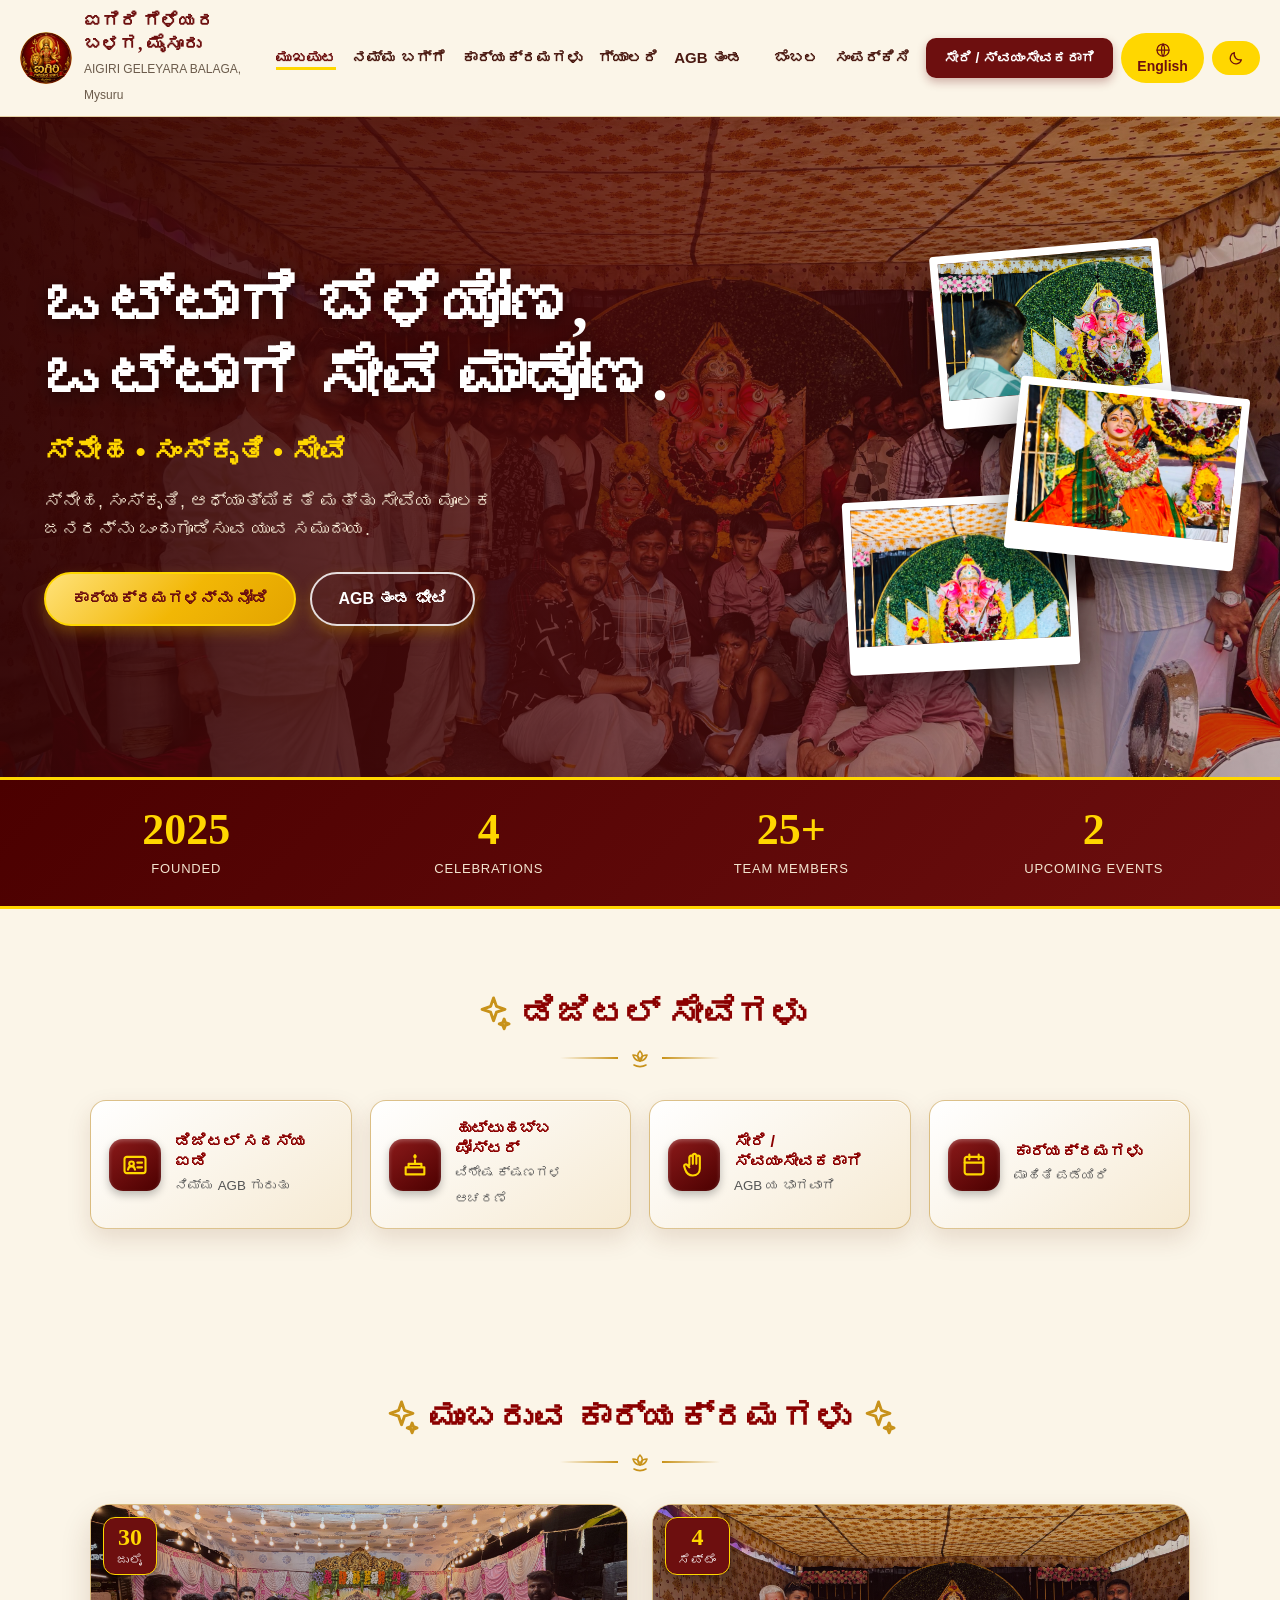
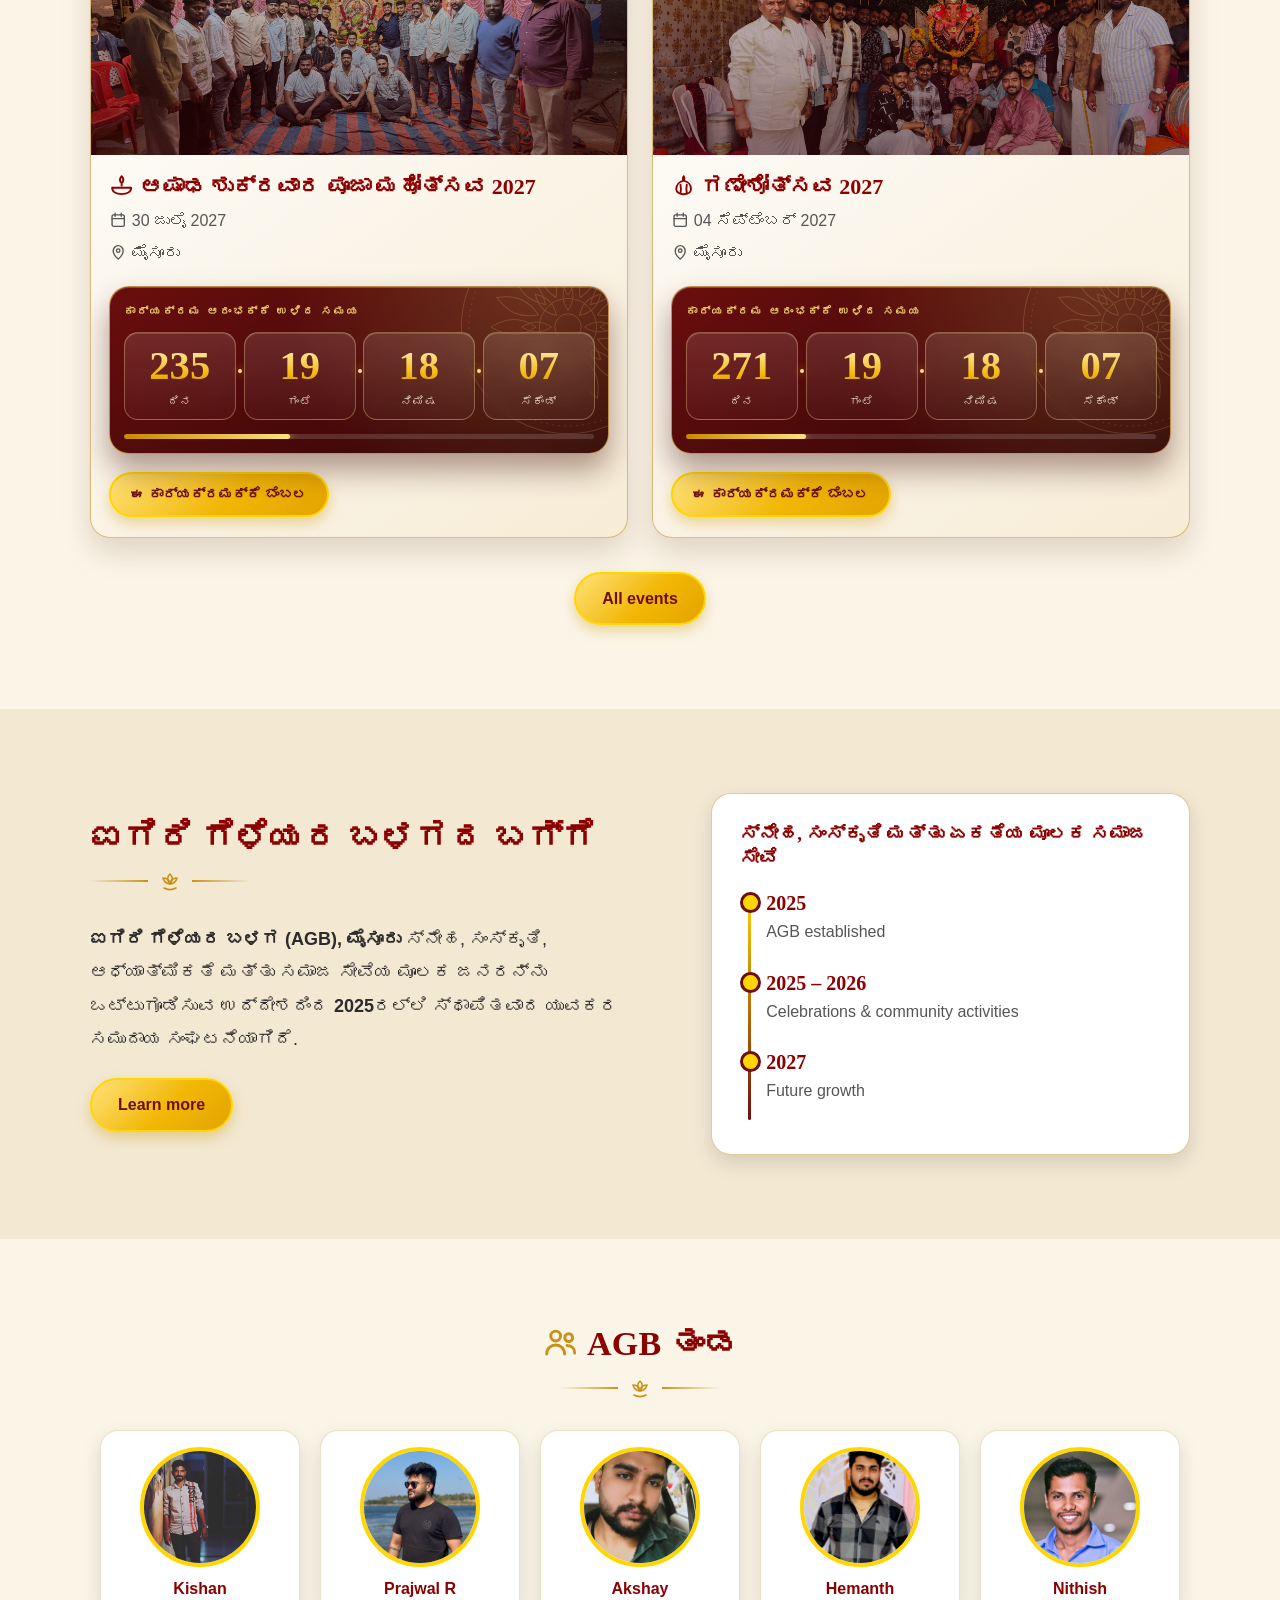
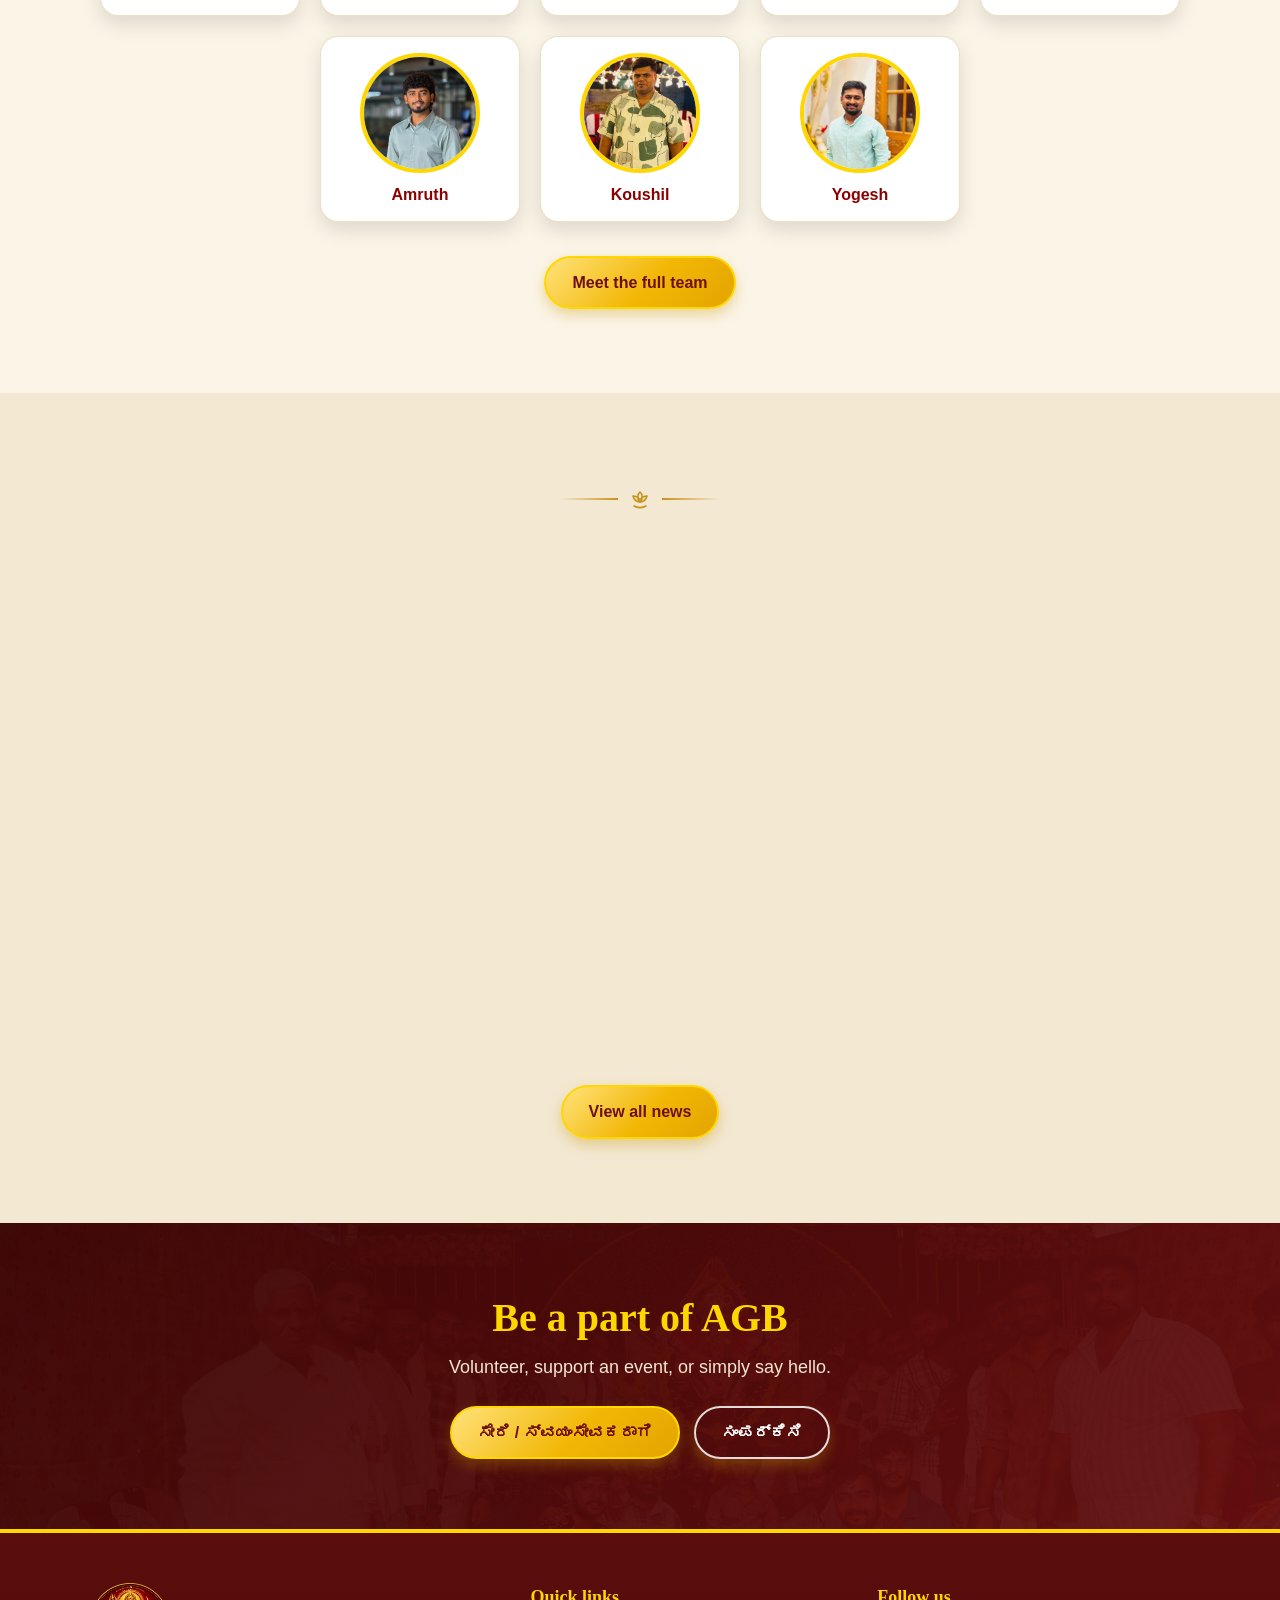
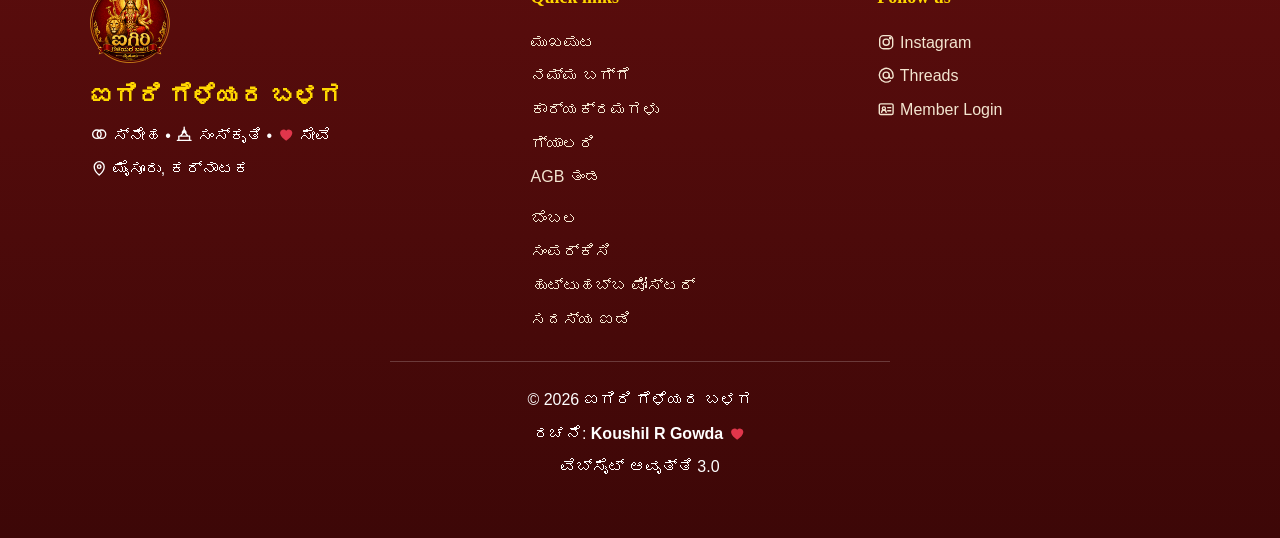
==== commit f4f629dc: "Site update (unzipped from site-update.zip)" ====
--- a/index.html
+++ b/index.html
@@ -160,13 +160,15 @@
 <h3><span data-i18n="t-ashada">🪔 Ashada Pooja Mahotsava</span> 2027</h3>
 <p class="evt-meta" data-i18n="d-ashada27">📅 30 July 2027</p>
 <p class="evt-meta" data-i18n="evt-venue">📍 Mysuru</p>
-<div class="countdown door">
-<fc-row class="units">
-<figure class="unit"><fc-card class="flipcard cd-days"><fc-half class="top"><fc-num>0</fc-num></fc-half><fc-half class="bottom"><fc-num>0</fc-num></fc-half><fc-half class="top flap"><fc-num>0</fc-num></fc-half><fc-half class="bottom flap2"><fc-num>0</fc-num></fc-half></fc-card><small data-i18n="cd-days">Days</small></figure>
-<figure class="unit"><fc-card class="flipcard cd-hours"><fc-half class="top"><fc-num>0</fc-num></fc-half><fc-half class="bottom"><fc-num>0</fc-num></fc-half><fc-half class="top flap"><fc-num>0</fc-num></fc-half><fc-half class="bottom flap2"><fc-num>0</fc-num></fc-half></fc-card><small data-i18n="cd-hours">Hours</small></figure>
-<figure class="unit"><fc-card class="flipcard cd-mins"><fc-half class="top"><fc-num>0</fc-num></fc-half><fc-half class="bottom"><fc-num>0</fc-num></fc-half><fc-half class="top flap"><fc-num>0</fc-num></fc-half><fc-half class="bottom flap2"><fc-num>0</fc-num></fc-half></fc-card><small data-i18n="cd-mins">Min</small></figure>
-<figure class="unit"><fc-card class="flipcard cd-secs"><fc-half class="top"><fc-num>0</fc-num></fc-half><fc-half class="bottom"><fc-num>0</fc-num></fc-half><fc-half class="top flap"><fc-num>0</fc-num></fc-half><fc-half class="bottom flap2"><fc-num>0</fc-num></fc-half></fc-card><small data-i18n="cd-secs">Sec</small></figure>
-</fc-row>
+<div class="countdown royal">
+<cd-head data-i18n="cd-starts">Event starts in</cd-head>
+<cd-row>
+<cd-tile><cd-num class="cd-days">0</cd-num><cd-label data-i18n="cd-days">Days</cd-label></cd-tile>
+<cd-tile><cd-num class="cd-hours">00</cd-num><cd-label data-i18n="cd-hours">Hours</cd-label></cd-tile>
+<cd-tile><cd-num class="cd-mins">00</cd-num><cd-label data-i18n="cd-mins">Min</cd-label></cd-tile>
+<cd-tile><cd-num class="cd-secs">00</cd-num><cd-label data-i18n="cd-secs">Sec</cd-label></cd-tile>
+</cd-row>
+<cd-bar><cd-fill></cd-fill></cd-bar>
 </div>
 <a class="btn btn-sm" href="support.html" data-i18n="evt-support">Support this event</a>
 </div>
@@ -177,13 +179,15 @@
 <h3><span data-i18n="t-ganesh">🐘 Ganeshotsava</span> 2027</h3>
 <p class="evt-meta" data-i18n="d-ganesh27">📅 04 September 2027</p>
 <p class="evt-meta" data-i18n="evt-venue">📍 Mysuru</p>
-<div class="countdown door">
-<fc-row class="units">
-<figure class="unit"><fc-card class="flipcard cd-days"><fc-half class="top"><fc-num>0</fc-num></fc-half><fc-half class="bottom"><fc-num>0</fc-num></fc-half><fc-half class="top flap"><fc-num>0</fc-num></fc-half><fc-half class="bottom flap2"><fc-num>0</fc-num></fc-half></fc-card><small data-i18n="cd-days">Days</small></figure>
-<figure class="unit"><fc-card class="flipcard cd-hours"><fc-half class="top"><fc-num>0</fc-num></fc-half><fc-half class="bottom"><fc-num>0</fc-num></fc-half><fc-half class="top flap"><fc-num>0</fc-num></fc-half><fc-half class="bottom flap2"><fc-num>0</fc-num></fc-half></fc-card><small data-i18n="cd-hours">Hours</small></figure>
-<figure class="unit"><fc-card class="flipcard cd-mins"><fc-half class="top"><fc-num>0</fc-num></fc-half><fc-half class="bottom"><fc-num>0</fc-num></fc-half><fc-half class="top flap"><fc-num>0</fc-num></fc-half><fc-half class="bottom flap2"><fc-num>0</fc-num></fc-half></fc-card><small data-i18n="cd-mins">Min</small></figure>
-<figure class="unit"><fc-card class="flipcard cd-secs"><fc-half class="top"><fc-num>0</fc-num></fc-half><fc-half class="bottom"><fc-num>0</fc-num></fc-half><fc-half class="top flap"><fc-num>0</fc-num></fc-half><fc-half class="bottom flap2"><fc-num>0</fc-num></fc-half></fc-card><small data-i18n="cd-secs">Sec</small></figure>
-</fc-row>
+<div class="countdown royal">
+<cd-head data-i18n="cd-starts">Event starts in</cd-head>
+<cd-row>
+<cd-tile><cd-num class="cd-days">0</cd-num><cd-label data-i18n="cd-days">Days</cd-label></cd-tile>
+<cd-tile><cd-num class="cd-hours">00</cd-num><cd-label data-i18n="cd-hours">Hours</cd-label></cd-tile>
+<cd-tile><cd-num class="cd-mins">00</cd-num><cd-label data-i18n="cd-mins">Min</cd-label></cd-tile>
+<cd-tile><cd-num class="cd-secs">00</cd-num><cd-label data-i18n="cd-secs">Sec</cd-label></cd-tile>
+</cd-row>
+<cd-bar><cd-fill></cd-fill></cd-bar>
 </div>
 <a class="btn btn-sm" href="support.html" data-i18n="evt-support">Support this event</a>
 </div>
--- a/css/style.css
+++ b/css/style.css
@@ -2870,7 +2870,7 @@
     display: block;
 }
 
-.evt .countdown.door {
+.evt .countdown.tdoor {
     position: relative;
     display: block;
     margin: 22px 0 18px;
@@ -2883,7 +2883,7 @@
     box-shadow: 0 14px 26px rgba(60, 10, 0, .45), inset 0 0 22px rgba(0, 0, 0, .55);
 }
 
-.countdown.door::before {
+.countdown.tdoor::before {
     content: "";
     position: absolute;
     top: 8px;
@@ -2895,7 +2895,7 @@
 }
 
 /* row of brass studs along the bottom of the door */
-.countdown.door::after {
+.countdown.tdoor::after {
     content: "";
     position: absolute;
     right: 18px;
@@ -3018,7 +3018,7 @@
 }
 
 /* brass name plate under each card */
-.door small {
+.tdoor small {
     display: block;
     margin-top: 8px;
     padding: 2px 0;
@@ -3847,3 +3847,209 @@
 @media (max-width: 700px) {
     .footer-grid { grid-template-columns: 1fr; text-align: center; }
 }
+
+
+/* =====================================================
+   26. ROYAL GLASS TIMER + ROYAL GATE PAGE TRANSITION
+   ===================================================== */
+
+/* ---------- Countdown: royal glass timer ---------- */
+cd-head, cd-row, cd-tile, cd-num, cd-label, cd-bar, cd-fill {
+    display: block;
+}
+
+.evt .countdown.royal {
+    position: relative;
+    display: block;
+    margin: 20px 0 18px;
+    padding: 16px 14px 14px;
+    overflow: hidden;
+    background:
+        radial-gradient(circle at 85% 0%, rgba(233, 196, 106, .22), transparent 55%),
+        linear-gradient(150deg, #6a0e0e, #2e0505);
+    border: 1px solid rgba(233, 196, 106, .7);
+    border-radius: 20px;
+    box-shadow: 0 16px 30px rgba(60, 10, 0, .4), inset 0 1px 0 rgba(255, 240, 190, .25);
+}
+
+.countdown.royal::before {
+    content: "";
+    position: absolute;
+    top: -70px;
+    right: -70px;
+    width: 220px;
+    height: 220px;
+    background: url("data:image/svg+xml,%3Csvg xmlns='http://www.w3.org/2000/svg' viewBox='0 0 200 200' fill='none' stroke='%23e9c46a' stroke-width='.9' opacity='.6'%3E%3Ccircle cx='100' cy='100' r='97'/%3E%3Ccircle cx='100' cy='100' r='90' stroke-dasharray='1.5 4'/%3E%3Ccircle cx='100' cy='100' r='26'/%3E%3Ccircle cx='100' cy='100' r='12'/%3E%3Cpath transform=%22rotate(0.0 100 100)%22 d=%22M100 30c9 15 9 27 0 41-9-14-9-26 0-41z%22/%3E%3Cpath transform=%22rotate(22.5 100 100)%22 d=%22M100 30c9 15 9 27 0 41-9-14-9-26 0-41z%22/%3E%3Cpath transform=%22rotate(45.0 100 100)%22 d=%22M100 30c9 15 9 27 0 41-9-14-9-26 0-41z%22/%3E%3Cpath transform=%22rotate(67.5 100 100)%22 d=%22M100 30c9 15 9 27 0 41-9-14-9-26 0-41z%22/%3E%3Cpath transform=%22rotate(90.0 100 100)%22 d=%22M100 30c9 15 9 27 0 41-9-14-9-26 0-41z%22/%3E%3Cpath transform=%22rotate(112.5 100 100)%22 d=%22M100 30c9 15 9 27 0 41-9-14-9-26 0-41z%22/%3E%3Cpath transform=%22rotate(135.0 100 100)%22 d=%22M100 30c9 15 9 27 0 41-9-14-9-26 0-41z%22/%3E%3Cpath transform=%22rotate(157.5 100 100)%22 d=%22M100 30c9 15 9 27 0 41-9-14-9-26 0-41z%22/%3E%3Cpath transform=%22rotate(180.0 100 100)%22 d=%22M100 30c9 15 9 27 0 41-9-14-9-26 0-41z%22/%3E%3Cpath transform=%22rotate(202.5 100 100)%22 d=%22M100 30c9 15 9 27 0 41-9-14-9-26 0-41z%22/%3E%3Cpath transform=%22rotate(225.0 100 100)%22 d=%22M100 30c9 15 9 27 0 41-9-14-9-26 0-41z%22/%3E%3Cpath transform=%22rotate(247.5 100 100)%22 d=%22M100 30c9 15 9 27 0 41-9-14-9-26 0-41z%22/%3E%3Cpath transform=%22rotate(270.0 100 100)%22 d=%22M100 30c9 15 9 27 0 41-9-14-9-26 0-41z%22/%3E%3Cpath transform=%22rotate(292.5 100 100)%22 d=%22M100 30c9 15 9 27 0 41-9-14-9-26 0-41z%22/%3E%3Cpath transform=%22rotate(315.0 100 100)%22 d=%22M100 30c9 15 9 27 0 41-9-14-9-26 0-41z%22/%3E%3Cpath transform=%22rotate(337.5 100 100)%22 d=%22M100 30c9 15 9 27 0 41-9-14-9-26 0-41z%22/%3E%3Cpath transform=%22rotate(0 100 100)%22 d=%22M100 58c6 10 6 18 0 27-6-9-6-17 0-27z%22/%3E%3Cpath transform=%22rotate(45 100 100)%22 d=%22M100 58c6 10 6 18 0 27-6-9-6-17 0-27z%22/%3E%3Cpath transform=%22rotate(90 100 100)%22 d=%22M100 58c6 10 6 18 0 27-6-9-6-17 0-27z%22/%3E%3Cpath transform=%22rotate(135 100 100)%22 d=%22M100 58c6 10 6 18 0 27-6-9-6-17 0-27z%22/%3E%3Cpath transform=%22rotate(180 100 100)%22 d=%22M100 58c6 10 6 18 0 27-6-9-6-17 0-27z%22/%3E%3Cpath transform=%22rotate(225 100 100)%22 d=%22M100 58c6 10 6 18 0 27-6-9-6-17 0-27z%22/%3E%3Cpath transform=%22rotate(270 100 100)%22 d=%22M100 58c6 10 6 18 0 27-6-9-6-17 0-27z%22/%3E%3Cpath transform=%22rotate(315 100 100)%22 d=%22M100 58c6 10 6 18 0 27-6-9-6-17 0-27z%22/%3E%3C/svg%3E") center / contain no-repeat;
+    opacity: .35;
+    animation: ldSpin 60s linear infinite;
+    pointer-events: none;
+}
+
+.royal cd-head {
+    position: relative;
+    margin: 0 0 12px;
+    font-size: 11px;
+    font-weight: 700;
+    letter-spacing: 2px;
+    text-transform: uppercase;
+    color: #e9c46a;
+}
+
+.royal cd-row {
+    position: relative;
+    display: grid;
+    grid-template-columns: repeat(4, 1fr);
+    gap: 8px;
+}
+
+.royal cd-tile {
+    position: relative;
+    padding: 12px 4px 9px;
+    text-align: center;
+    container-type: inline-size;
+    background: linear-gradient(180deg, rgba(255, 255, 255, .12), rgba(255, 255, 255, .03));
+    border: 1px solid rgba(246, 221, 150, .35);
+    border-radius: 14px;
+    box-shadow: inset 0 1px 0 rgba(255, 255, 255, .15);
+    backdrop-filter: blur(6px);
+}
+
+.royal cd-tile:not(:last-child)::after {
+    content: "";
+    position: absolute;
+    top: 42%;
+    right: -7px;
+    width: 4px;
+    height: 4px;
+    background: #f6dd96;
+    border-radius: 50%;
+    box-shadow: 0 0 8px #f2b705;
+    animation: dotPulse 1s ease-in-out infinite;
+}
+
+@keyframes dotPulse {
+    50% { opacity: .25; }
+}
+
+.royal cd-num {
+    font-family: var(--serif);
+    font-size: clamp(24px, 40cqw, 46px);
+    font-weight: 700;
+    line-height: 1.05;
+    font-variant-numeric: tabular-nums;
+    background: linear-gradient(180deg, #fff3c4, #f2b705 70%, #c98a00);
+    -webkit-background-clip: text;
+    background-clip: text;
+    -webkit-text-fill-color: transparent;
+    color: #f6dd96;
+}
+
+.royal cd-num.tick {
+    animation: numIn .45s cubic-bezier(.2, .9, .3, 1);
+}
+
+@keyframes numIn {
+    from { opacity: 0; transform: translateY(45%); }
+    to   { opacity: 1; transform: none; }
+}
+
+.royal cd-label {
+    margin-top: 5px;
+    font-size: clamp(8px, 14cqw, 11px);
+    letter-spacing: 1px;
+    text-transform: uppercase;
+    color: #f3e5d0;
+}
+
+.royal cd-bar {
+    position: relative;
+    height: 5px;
+    margin-top: 14px;
+    overflow: hidden;
+    background: rgba(255, 255, 255, .14);
+    border-radius: 5px;
+}
+
+.royal cd-fill {
+    height: 100%;
+    width: 0;
+    background: linear-gradient(90deg, #c98a00, #ffe27a);
+    border-radius: 5px;
+    box-shadow: 0 0 10px rgba(255, 210, 90, .9);
+    transition: width 1s linear;
+}
+
+/* ---------- Page transition: royal gate ---------- */
+.door {
+    transition: transform .75s cubic-bezier(.77, 0, .18, 1);
+}
+
+.door::before,
+.door::after {
+    content: none;
+}
+
+.door-l {
+    border-right: 3px solid #e9c46a;
+    box-shadow: inset -26px 0 46px rgba(0, 0, 0, .55), 0 0 34px rgba(233, 196, 106, .5);
+    background:
+        url("data:image/svg+xml,%3Csvg xmlns='http://www.w3.org/2000/svg' viewBox='0 0 200 200' fill='none' stroke='%23e9c46a' stroke-width='.9' opacity='.6'%3E%3Ccircle cx='100' cy='100' r='97'/%3E%3Ccircle cx='100' cy='100' r='90' stroke-dasharray='1.5 4'/%3E%3Ccircle cx='100' cy='100' r='26'/%3E%3Ccircle cx='100' cy='100' r='12'/%3E%3Cpath transform=%22rotate(0.0 100 100)%22 d=%22M100 30c9 15 9 27 0 41-9-14-9-26 0-41z%22/%3E%3Cpath transform=%22rotate(22.5 100 100)%22 d=%22M100 30c9 15 9 27 0 41-9-14-9-26 0-41z%22/%3E%3Cpath transform=%22rotate(45.0 100 100)%22 d=%22M100 30c9 15 9 27 0 41-9-14-9-26 0-41z%22/%3E%3Cpath transform=%22rotate(67.5 100 100)%22 d=%22M100 30c9 15 9 27 0 41-9-14-9-26 0-41z%22/%3E%3Cpath transform=%22rotate(90.0 100 100)%22 d=%22M100 30c9 15 9 27 0 41-9-14-9-26 0-41z%22/%3E%3Cpath transform=%22rotate(112.5 100 100)%22 d=%22M100 30c9 15 9 27 0 41-9-14-9-26 0-41z%22/%3E%3Cpath transform=%22rotate(135.0 100 100)%22 d=%22M100 30c9 15 9 27 0 41-9-14-9-26 0-41z%22/%3E%3Cpath transform=%22rotate(157.5 100 100)%22 d=%22M100 30c9 15 9 27 0 41-9-14-9-26 0-41z%22/%3E%3Cpath transform=%22rotate(180.0 100 100)%22 d=%22M100 30c9 15 9 27 0 41-9-14-9-26 0-41z%22/%3E%3Cpath transform=%22rotate(202.5 100 100)%22 d=%22M100 30c9 15 9 27 0 41-9-14-9-26 0-41z%22/%3E%3Cpath transform=%22rotate(225.0 100 100)%22 d=%22M100 30c9 15 9 27 0 41-9-14-9-26 0-41z%22/%3E%3Cpath transform=%22rotate(247.5 100 100)%22 d=%22M100 30c9 15 9 27 0 41-9-14-9-26 0-41z%22/%3E%3Cpath transform=%22rotate(270.0 100 100)%22 d=%22M100 30c9 15 9 27 0 41-9-14-9-26 0-41z%22/%3E%3Cpath transform=%22rotate(292.5 100 100)%22 d=%22M100 30c9 15 9 27 0 41-9-14-9-26 0-41z%22/%3E%3Cpath transform=%22rotate(315.0 100 100)%22 d=%22M100 30c9 15 9 27 0 41-9-14-9-26 0-41z%22/%3E%3Cpath transform=%22rotate(337.5 100 100)%22 d=%22M100 30c9 15 9 27 0 41-9-14-9-26 0-41z%22/%3E%3Cpath transform=%22rotate(0 100 100)%22 d=%22M100 58c6 10 6 18 0 27-6-9-6-17 0-27z%22/%3E%3Cpath transform=%22rotate(45 100 100)%22 d=%22M100 58c6 10 6 18 0 27-6-9-6-17 0-27z%22/%3E%3Cpath transform=%22rotate(90 100 100)%22 d=%22M100 58c6 10 6 18 0 27-6-9-6-17 0-27z%22/%3E%3Cpath transform=%22rotate(135 100 100)%22 d=%22M100 58c6 10 6 18 0 27-6-9-6-17 0-27z%22/%3E%3Cpath transform=%22rotate(180 100 100)%22 d=%22M100 58c6 10 6 18 0 27-6-9-6-17 0-27z%22/%3E%3Cpath transform=%22rotate(225 100 100)%22 d=%22M100 58c6 10 6 18 0 27-6-9-6-17 0-27z%22/%3E%3Cpath transform=%22rotate(270 100 100)%22 d=%22M100 58c6 10 6 18 0 27-6-9-6-17 0-27z%22/%3E%3Cpath transform=%22rotate(315 100 100)%22 d=%22M100 58c6 10 6 18 0 27-6-9-6-17 0-27z%22/%3E%3C/svg%3E") calc(50.6vw - 50vmin) 50% / 100vmin 100vmin no-repeat,
+        linear-gradient(90deg, rgba(0, 0, 0, .5), transparent 38%),
+        repeating-linear-gradient(90deg, rgba(246, 221, 150, .07) 0 1px, transparent 1px 34px),
+        radial-gradient(ellipse at 100% 50%, #8a1515 0%, #450808 55%, #1c0303 100%);
+}
+
+.door-r {
+    border-left: 3px solid #e9c46a;
+    box-shadow: inset 26px 0 46px rgba(0, 0, 0, .55), 0 0 34px rgba(233, 196, 106, .5);
+    background:
+        url("data:image/svg+xml,%3Csvg xmlns='http://www.w3.org/2000/svg' viewBox='0 0 200 200' fill='none' stroke='%23e9c46a' stroke-width='.9' opacity='.6'%3E%3Ccircle cx='100' cy='100' r='97'/%3E%3Ccircle cx='100' cy='100' r='90' stroke-dasharray='1.5 4'/%3E%3Ccircle cx='100' cy='100' r='26'/%3E%3Ccircle cx='100' cy='100' r='12'/%3E%3Cpath transform=%22rotate(0.0 100 100)%22 d=%22M100 30c9 15 9 27 0 41-9-14-9-26 0-41z%22/%3E%3Cpath transform=%22rotate(22.5 100 100)%22 d=%22M100 30c9 15 9 27 0 41-9-14-9-26 0-41z%22/%3E%3Cpath transform=%22rotate(45.0 100 100)%22 d=%22M100 30c9 15 9 27 0 41-9-14-9-26 0-41z%22/%3E%3Cpath transform=%22rotate(67.5 100 100)%22 d=%22M100 30c9 15 9 27 0 41-9-14-9-26 0-41z%22/%3E%3Cpath transform=%22rotate(90.0 100 100)%22 d=%22M100 30c9 15 9 27 0 41-9-14-9-26 0-41z%22/%3E%3Cpath transform=%22rotate(112.5 100 100)%22 d=%22M100 30c9 15 9 27 0 41-9-14-9-26 0-41z%22/%3E%3Cpath transform=%22rotate(135.0 100 100)%22 d=%22M100 30c9 15 9 27 0 41-9-14-9-26 0-41z%22/%3E%3Cpath transform=%22rotate(157.5 100 100)%22 d=%22M100 30c9 15 9 27 0 41-9-14-9-26 0-41z%22/%3E%3Cpath transform=%22rotate(180.0 100 100)%22 d=%22M100 30c9 15 9 27 0 41-9-14-9-26 0-41z%22/%3E%3Cpath transform=%22rotate(202.5 100 100)%22 d=%22M100 30c9 15 9 27 0 41-9-14-9-26 0-41z%22/%3E%3Cpath transform=%22rotate(225.0 100 100)%22 d=%22M100 30c9 15 9 27 0 41-9-14-9-26 0-41z%22/%3E%3Cpath transform=%22rotate(247.5 100 100)%22 d=%22M100 30c9 15 9 27 0 41-9-14-9-26 0-41z%22/%3E%3Cpath transform=%22rotate(270.0 100 100)%22 d=%22M100 30c9 15 9 27 0 41-9-14-9-26 0-41z%22/%3E%3Cpath transform=%22rotate(292.5 100 100)%22 d=%22M100 30c9 15 9 27 0 41-9-14-9-26 0-41z%22/%3E%3Cpath transform=%22rotate(315.0 100 100)%22 d=%22M100 30c9 15 9 27 0 41-9-14-9-26 0-41z%22/%3E%3Cpath transform=%22rotate(337.5 100 100)%22 d=%22M100 30c9 15 9 27 0 41-9-14-9-26 0-41z%22/%3E%3Cpath transform=%22rotate(0 100 100)%22 d=%22M100 58c6 10 6 18 0 27-6-9-6-17 0-27z%22/%3E%3Cpath transform=%22rotate(45 100 100)%22 d=%22M100 58c6 10 6 18 0 27-6-9-6-17 0-27z%22/%3E%3Cpath transform=%22rotate(90 100 100)%22 d=%22M100 58c6 10 6 18 0 27-6-9-6-17 0-27z%22/%3E%3Cpath transform=%22rotate(135 100 100)%22 d=%22M100 58c6 10 6 18 0 27-6-9-6-17 0-27z%22/%3E%3Cpath transform=%22rotate(180 100 100)%22 d=%22M100 58c6 10 6 18 0 27-6-9-6-17 0-27z%22/%3E%3Cpath transform=%22rotate(225 100 100)%22 d=%22M100 58c6 10 6 18 0 27-6-9-6-17 0-27z%22/%3E%3Cpath transform=%22rotate(270 100 100)%22 d=%22M100 58c6 10 6 18 0 27-6-9-6-17 0-27z%22/%3E%3Cpath transform=%22rotate(315 100 100)%22 d=%22M100 58c6 10 6 18 0 27-6-9-6-17 0-27z%22/%3E%3C/svg%3E") -50vmin 50% / 100vmin 100vmin no-repeat,
+        linear-gradient(270deg, rgba(0, 0, 0, .5), transparent 38%),
+        repeating-linear-gradient(90deg, rgba(246, 221, 150, .07) 0 1px, transparent 1px 34px),
+        radial-gradient(ellipse at 0% 50%, #8a1515 0%, #450808 55%, #1c0303 100%);
+}
+
+#doors::after {
+    content: "";
+    position: absolute;
+    inset: 0;
+    z-index: 2;
+    background: linear-gradient(105deg, transparent 42%, rgba(255, 236, 170, .3) 50%, transparent 58%);
+    transform: translateX(-120%);
+    pointer-events: none;
+}
+
+#doors.closing::after {
+    animation: doorShine .9s .1s ease-in-out;
+}
+
+@keyframes doorShine {
+    to { transform: translateX(120%); }
+}
+
+.door-seal {
+    width: 124px;
+    height: 124px;
+    margin: -62px 0 0 -62px;
+    background: radial-gradient(circle, #8a1515, #3b0606);
+    border: 3px solid #f6dd96;
+}
+
+.door-seal img {
+    width: 88px;
+    height: 88px;
+}
+
+.door-seal::after {
+    content: "";
+    position: absolute;
+    inset: -16px;
+    border: 2px dashed rgba(246, 221, 150, .75);
+    border-radius: 50%;
+    animation: ldSpin 9s linear infinite;
+}
+
+@media (max-width: 600px) {
+    .door-seal { width: 104px; height: 104px; margin: -52px 0 0 -52px; }
+    .door-seal img { width: 72px; height: 72px; }
+}
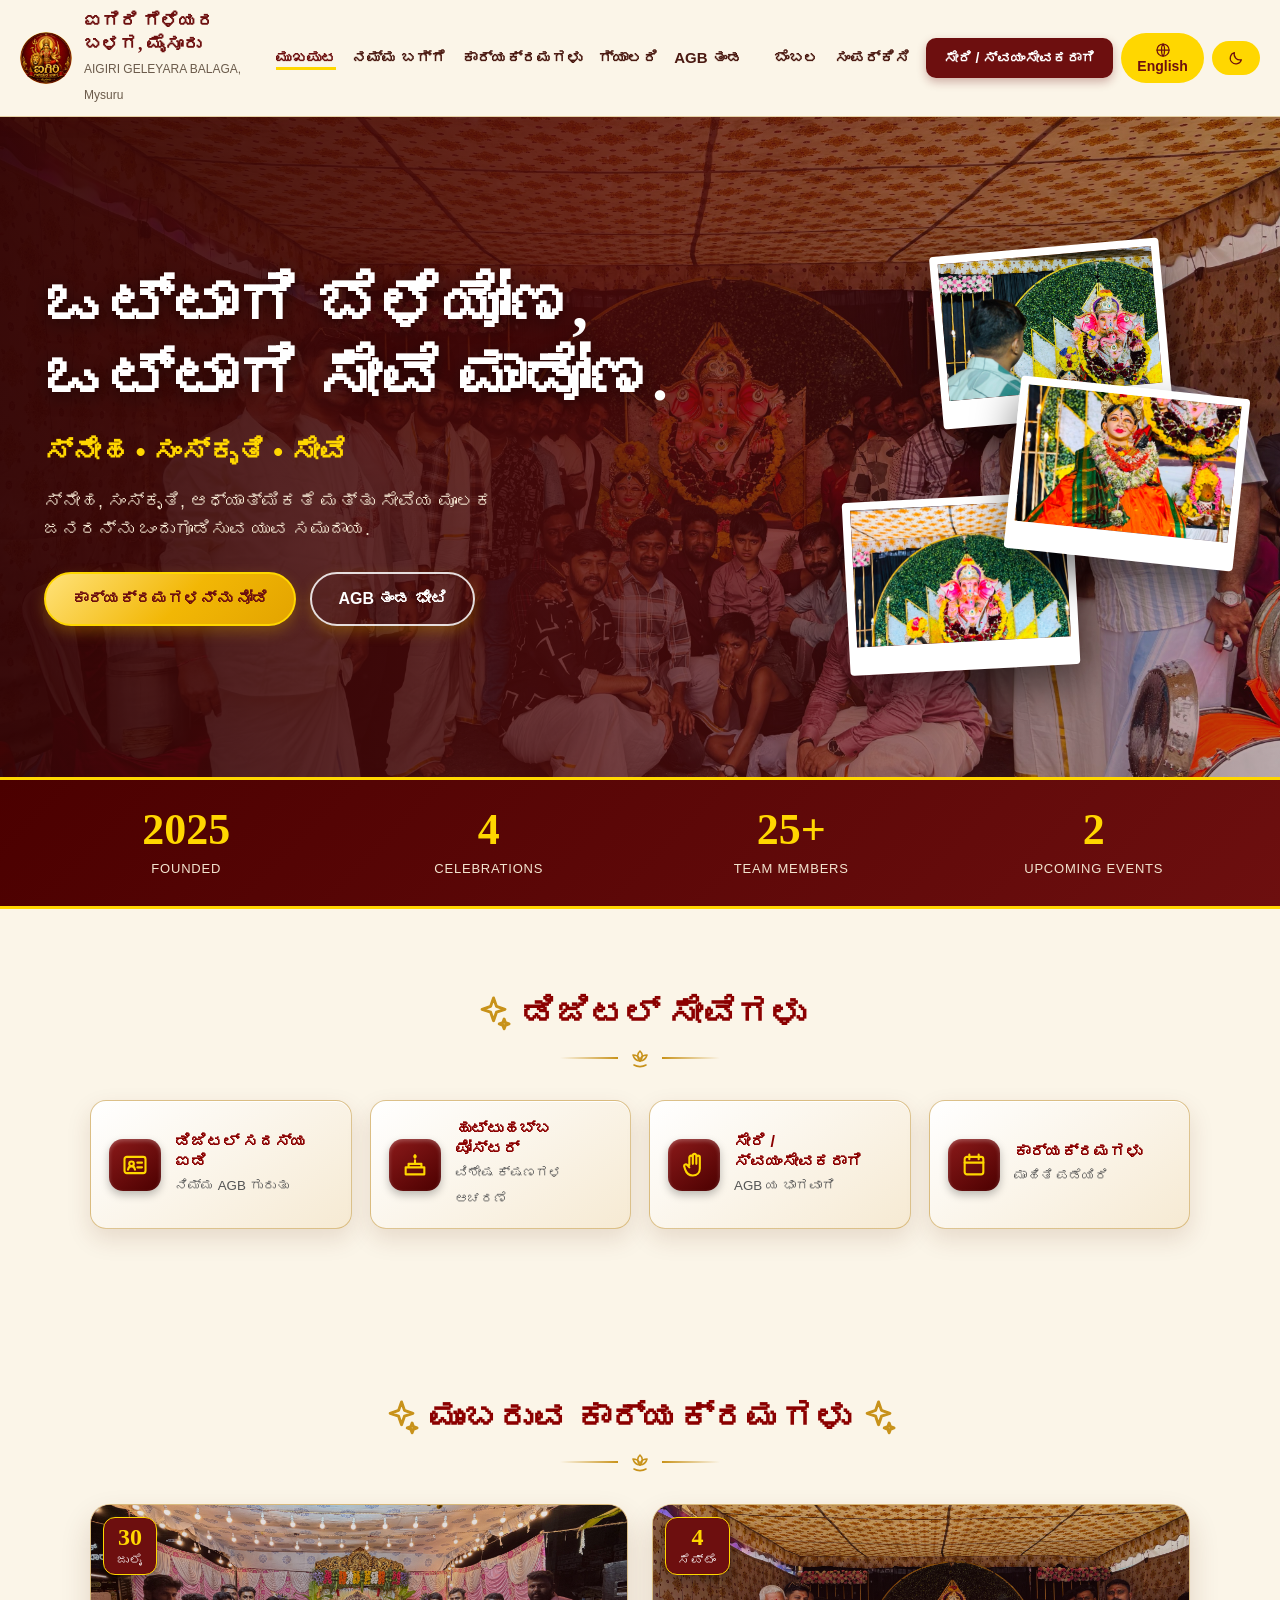
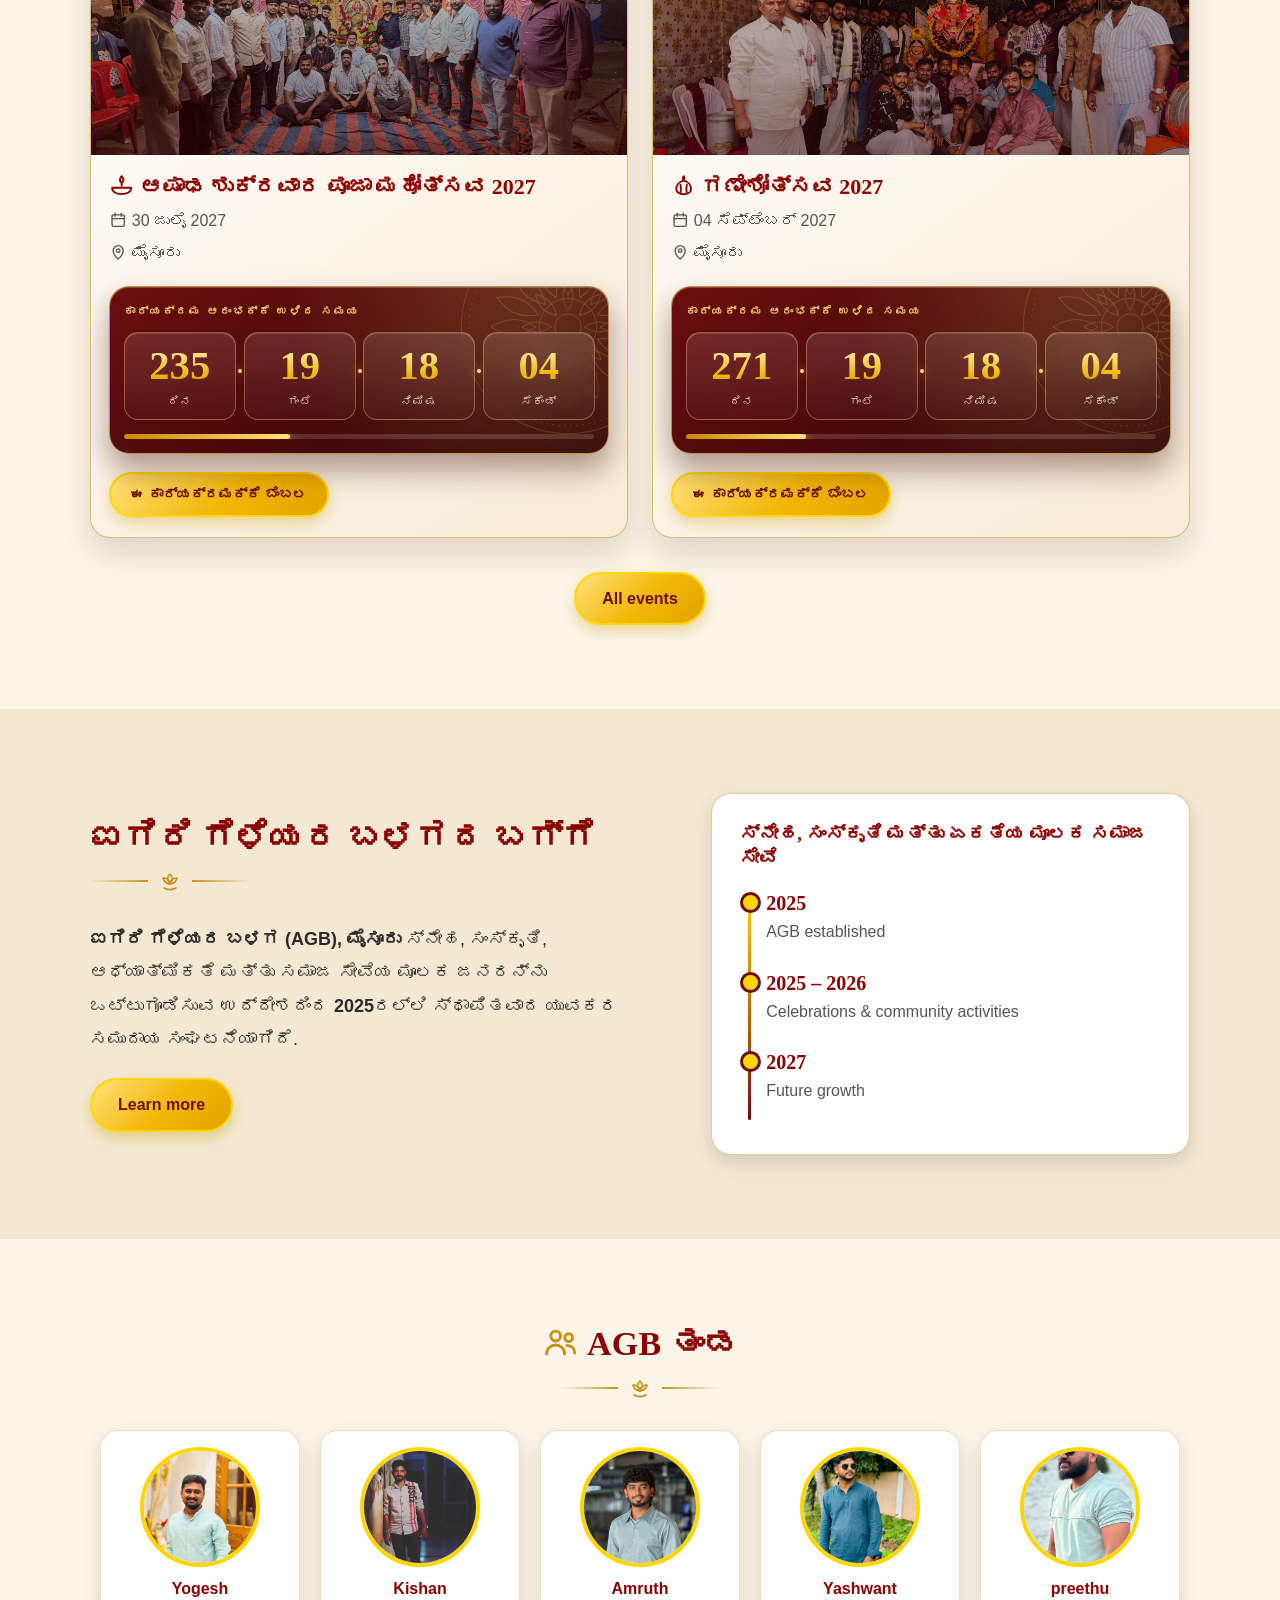
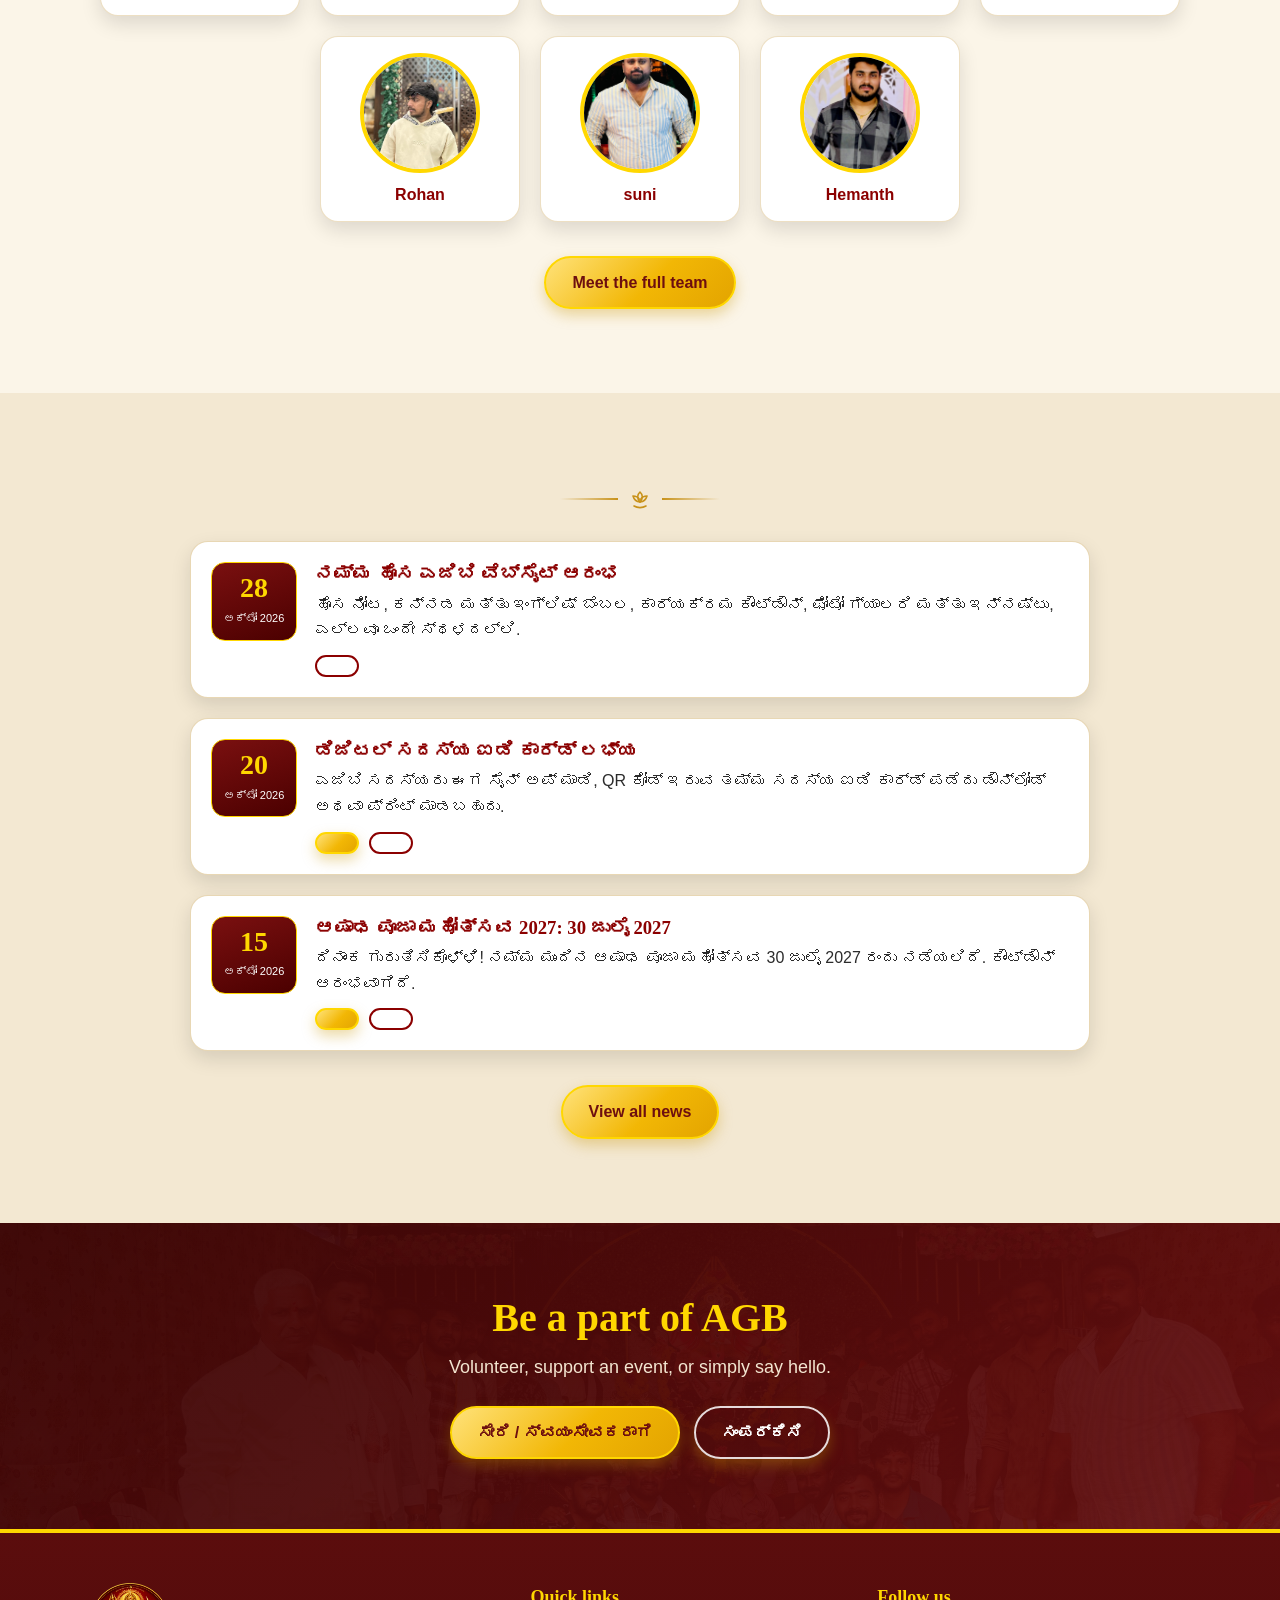
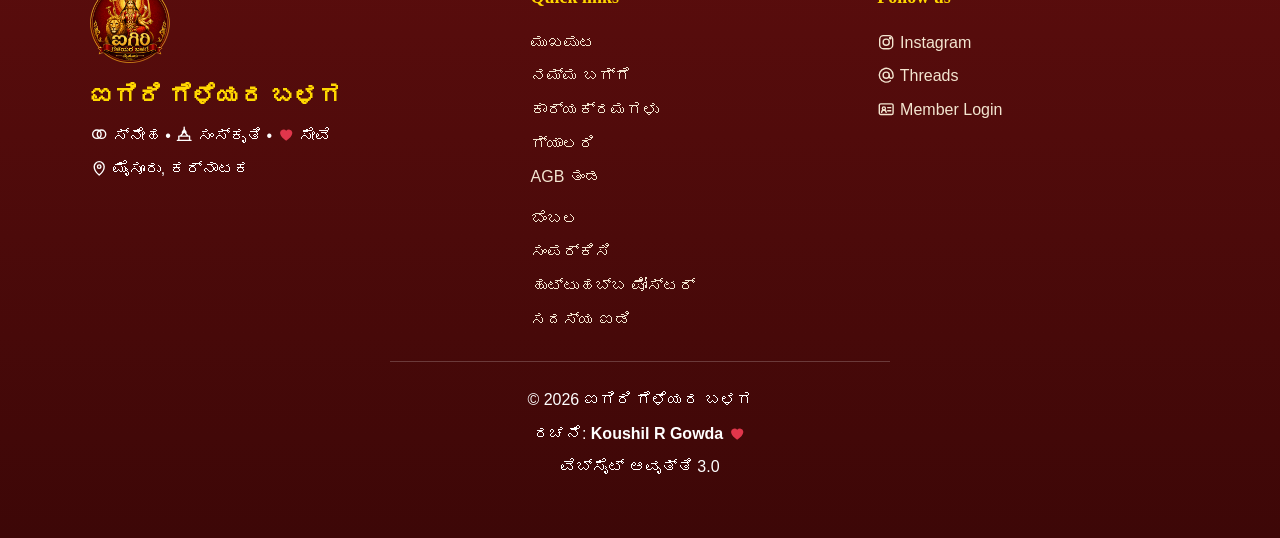
==== commit a9c7ed02: "Add files via upload" ====
--- a/index.html
+++ b/index.html
@@ -70,18 +70,20 @@
 <link rel="apple-touch-icon" href="images/icon-192.png">
 </head>
 <body class="has-tabbar page-index">
-<div id="doors" aria-hidden="true"><i class="door door-l"></i><i class="door door-r"></i><span class="door-seal"><img src="images/logo.png" alt=""></span></div>
+<div id="doors" aria-hidden="true"><span class="door-mandala"></span><span class="door-seal"><img src="images/logo.png" alt=""></span></div>
 <div id="loader">
-<div class="ld-stage">
-<svg class="ld-ring ld-ring1" viewBox="0 0 200 200" aria-hidden="true"><circle cx="100" cy="100" r="97" fill="none" stroke="#FFD700" stroke-width="1.6" stroke-dasharray="2 9" stroke-linecap="round"/></svg>
-<svg class="ld-ring ld-ring2" viewBox="0 0 200 200" aria-hidden="true"><g fill="rgba(255,215,0,.14)" stroke="#FFD700" stroke-width="1.3"><path transform="rotate(0 100 100)" d="M100 14c7 11 7 20 0 29-7-9-7-18 0-29z"/><path transform="rotate(30 100 100)" d="M100 14c7 11 7 20 0 29-7-9-7-18 0-29z"/><path transform="rotate(60 100 100)" d="M100 14c7 11 7 20 0 29-7-9-7-18 0-29z"/><path transform="rotate(90 100 100)" d="M100 14c7 11 7 20 0 29-7-9-7-18 0-29z"/><path transform="rotate(120 100 100)" d="M100 14c7 11 7 20 0 29-7-9-7-18 0-29z"/><path transform="rotate(150 100 100)" d="M100 14c7 11 7 20 0 29-7-9-7-18 0-29z"/><path transform="rotate(180 100 100)" d="M100 14c7 11 7 20 0 29-7-9-7-18 0-29z"/><path transform="rotate(210 100 100)" d="M100 14c7 11 7 20 0 29-7-9-7-18 0-29z"/><path transform="rotate(240 100 100)" d="M100 14c7 11 7 20 0 29-7-9-7-18 0-29z"/><path transform="rotate(270 100 100)" d="M100 14c7 11 7 20 0 29-7-9-7-18 0-29z"/><path transform="rotate(300 100 100)" d="M100 14c7 11 7 20 0 29-7-9-7-18 0-29z"/><path transform="rotate(330 100 100)" d="M100 14c7 11 7 20 0 29-7-9-7-18 0-29z"/></g></svg>
-<img src="images/logo.png" alt="AGB Logo" class="ld-logo">
-<i class="ld-spark s1"></i><i class="ld-spark s2"></i><i class="ld-spark s3"></i><i class="ld-spark s4"></i><i class="ld-spark s5"></i><i class="ld-spark s6"></i>
-</div>
-<h1>ಐಗಿರಿ ಗೆಳೆಯರ ಬಳಗ</h1>
-<h2>AIGIRI GELEYARA BALAGA</h2>
-<div class="ld-bar"><i></i></div>
-<p>Loading...</p>
+<div class="lx-glow"></div>
+<div class="lx-mandala"></div>
+<div class="lx-embers"><i style="--x:25%;--d:2.1s;--s:6.0s;--z:5px"></i><i style="--x:65%;--d:4.2s;--s:8.0s;--z:6px"></i><i style="--x:69%;--d:0.9s;--s:6.3s;--z:3px"></i><i style="--x:5%;--d:1.9s;--s:6.5s;--z:3px"></i><i style="--x:22%;--d:4.0s;--s:5.3s;--z:4px"></i><i style="--x:92%;--d:0.2s;--s:8.0s;--z:6px"></i><i style="--x:82%;--d:2.2s;--s:7.8s;--z:6px"></i><i style="--x:92%;--d:0.6s;--s:7.8s;--z:5px"></i><i style="--x:6%;--d:0.8s;--s:7.4s;--z:3px"></i><i style="--x:6%;--d:2.3s;--s:6.4s;--z:5px"></i><i style="--x:55%;--d:2.4s;--s:5.2s;--z:3px"></i><i style="--x:64%;--d:4.3s;--s:5.3s;--z:4px"></i><i style="--x:30%;--d:3.4s;--s:7.3s;--z:3px"></i><i style="--x:19%;--d:2.8s;--s:6.5s;--z:6px"></i><i style="--x:29%;--d:1.7s;--s:5.0s;--z:6px"></i><i style="--x:41%;--d:1.8s;--s:6.1s;--z:6px"></i><i style="--x:44%;--d:5.0s;--s:5.9s;--z:3px"></i><i style="--x:15%;--d:0.8s;--s:7.0s;--z:6px"></i></div>
+<div class="lx-stage">
+<svg class="lx-ring" viewBox="0 0 200 200" aria-hidden="true"><circle cx="100" cy="100" r="94" pathLength="100"/></svg>
+<div class="lx-dash"></div>
+<img class="lx-logo" src="images/logo.png" alt="AGB Logo">
+</div>
+<h1 class="lx-title">ಐಗಿರಿ ಗೆಳೆಯರ ಬಳಗ</h1>
+<h2 class="lx-sub">AIGIRI GELEYARA BALAGA</h2>
+<p class="lx-motto">ಸೇವೆ • ಸ್ನೇಹ • ಸಂಸ್ಕೃತಿ</p>
+<div class="lx-line"><span></span></div>
 </div>
 <header>
 <svg width="0" height="0" style="position:absolute" aria-hidden="true" focusable="false"><symbol id="i-lamp" viewBox="0 0 24 24"><path d="M3 14c0 4 4 6 9 6s9-2 9-6H3z"/><path d="M12 3c2 2.4 2.6 4.3 0 6.6-2.6-2.3-2-4.2 0-6.6z"/><path d="M12 10.5V12"/></symbol><symbol id="i-lotus" viewBox="0 0 24 24"><path d="M12 5c2.8 2.6 3.2 6 0 10-3.2-4-2.8-7.4 0-10z"/><path d="M12 15c-3.5-.3-6-2.4-7-6 3 0 5.2 1.2 6.2 3.2"/><path d="M12 15c3.5-.3 6-2.4 7-6-3 0-5.2 1.2-6.2 3.2"/><path d="M6 19c2 1.2 4 1.6 6 1.6s4-.4 6-1.6"/></symbol><symbol id="i-modak" viewBox="0 0 24 24"><path d="M12 3c1.2 2 .8 3.2 0 4.2 4 .8 7 4 7 8 0 3-3 5-7 5s-7-2-7-5c0-4 3-7.2 7-8-.8-1-1.2-2.2 0-4.2z"/><path d="M9 11c.6 3 .6 5.5 0 8M15 11c-.6 3-.6 5.5 0 8"/></symbol><symbol id="i-calendar" viewBox="0 0 24 24"><rect x="4" y="5" width="16" height="15" rx="2"/><path d="M4 10h16M8 3v4M16 3v4"/></symbol><symbol id="i-pin" viewBox="0 0 24 24"><path d="M12 21s-6.5-5.6-6.5-11a6.5 6.5 0 0113 0c0 5.4-6.5 11-6.5 11z"/><circle cx="12" cy="10" r="2.3"/></symbol><symbol id="i-people" viewBox="0 0 24 24"><circle cx="9" cy="8" r="3"/><path d="M3.5 19c0-3.2 2.5-5.5 5.5-5.5s5.5 2.3 5.5 5.5"/><circle cx="17" cy="9" r="2.4"/><path d="M16 13.8c2.8 0 4.7 1.9 4.7 4.7"/></symbol><symbol id="i-camera" viewBox="0 0 24 24"><rect x="3.5" y="3.5" width="17" height="17" rx="5"/><circle cx="12" cy="12" r="4"/><circle cx="17.3" cy="6.7" r=".9" fill="currentColor"/></symbol><symbol id="i-heart" viewBox="0 0 24 24"><path d="M12 20.5s-8-4.7-8-10.3A4.6 4.6 0 0112 7.6a4.6 4.6 0 018 2.6c0 5.6-8 10.3-8 10.3z" fill="currentColor" stroke="none"/></symbol><symbol id="i-united" viewBox="0 0 24 24"><circle cx="9" cy="12" r="5.5"/><circle cx="15" cy="12" r="5.5"/></symbol><symbol id="i-temple" viewBox="0 0 24 24"><path d="M12 2.8v3M9.5 9.5L12 5.8l2.5 3.7M7.5 14L12 8.6l4.5 5.4M5 20v-5.5h14V20M3 20h18"/></symbol><symbol id="i-idcard" viewBox="0 0 24 24"><rect x="3" y="5" width="18" height="14" rx="2"/><circle cx="9" cy="11" r="2"/><path d="M6 16c.4-2 1.6-3 3-3s2.6 1 3 3M14 10h4M14 14h4"/></symbol><symbol id="i-cake" viewBox="0 0 24 24"><path d="M4 20v-6h16v6zM6.5 14v-3h11v3M12 11V8"/><path d="M12 3.6c.8.9.8 1.6 0 2.2-.8-.6-.8-1.3 0-2.2z"/></symbol><symbol id="i-unlock" viewBox="0 0 24 24"><rect x="5" y="11" width="14" height="9" rx="2"/><path d="M8 11V8a4 4 0 017.5-1.8"/></symbol><symbol id="i-lock" viewBox="0 0 24 24"><rect x="5" y="11" width="14" height="9" rx="2"/><path d="M8 11V8a4 4 0 018 0v3"/></symbol><symbol id="i-door" viewBox="0 0 24 24"><path d="M10 4H6a2 2 0 00-2 2v12a2 2 0 002 2h4M15 8l4 4-4 4M19 12H9"/></symbol><symbol id="i-download" viewBox="0 0 24 24"><path d="M12 4v11M7.5 11l4.5 4.5 4.5-4.5M5 20h14"/></symbol><symbol id="i-document" viewBox="0 0 24 24"><path d="M7 3h7l4 4v14H7zM14 3v4h4M9.5 12h6M9.5 16h6"/></symbol><symbol id="i-printer" viewBox="0 0 24 24"><path d="M7 9V4h10v5M7 17H5a1.5 1.5 0 01-1.5-1.5v-5A1.5 1.5 0 015 9h14a1.5 1.5 0 011.5 1.5v5A1.5 1.5 0 0119 17h-2M7 14h10v7H7z"/></symbol><symbol id="i-check" viewBox="0 0 24 24"><circle cx="12" cy="12" r="9"/><path d="M8 12.3l2.7 2.7L16 9.5"/></symbol><symbol id="i-tick" viewBox="0 0 24 24"><path d="M5 12.5l4.5 4.5L19 7.5"/></symbol><symbol id="i-hourglass" viewBox="0 0 24 24"><path d="M7 3h10M7 21h10M8 3c0 5 3 6 4 9-1 3-4 4-4 9M16 3c0 5-3 6-4 9 1 3 4 4 4 9"/></symbol><symbol id="i-cross" viewBox="0 0 24 24"><circle cx="12" cy="12" r="9"/><path d="M9 9l6 6M15 9l-6 6"/></symbol><symbol id="i-warning" viewBox="0 0 24 24"><path d="M12 3.5l9 16H3zM12 10v4.5M12 17.2v.1"/></symbol><symbol id="i-sparkle" viewBox="0 0 24 24"><path d="M12 3l1.8 5.2L19 10l-5.2 1.8L12 17l-1.8-5.2L5 10l5.2-1.8zM18.5 16l.8 2.2 2.2.8-2.2.8-.8 2.2-.8-2.2-2.2-.8 2.2-.8z"/></symbol><symbol id="i-phone" viewBox="0 0 24 24"><path d="M6.5 3.5h3l1.5 4-2 1.3a11 11 0 005.2 5.2l1.3-2 4 1.5v3a2.5 2.5 0 01-2.7 2.5C10 18.5 5.5 14 4.2 6.2A2.5 2.5 0 016.5 3.5z"/></symbol><symbol id="i-mail" viewBox="0 0 24 24"><rect x="3" y="5" width="18" height="14" rx="2"/><path d="M3.5 7l8.5 6 8.5-6"/></symbol><symbol id="i-map" viewBox="0 0 24 24"><path d="M9 4L3.5 6v14L9 18l6 2 5.5-2V4L15 6zM9 4v14M15 6v14"/></symbol><symbol id="i-at" viewBox="0 0 24 24"><circle cx="12" cy="12" r="4"/><path d="M16 12v1.5a2.5 2.5 0 005 0V12a9 9 0 10-3.6 7.2"/></symbol><symbol id="i-globe" viewBox="0 0 24 24"><circle cx="12" cy="12" r="9"/><path d="M3 12h18M12 3c3 3 3 15 0 18M12 3c-3 3-3 15 0 18"/></symbol><symbol id="i-moon" viewBox="0 0 24 24"><path d="M20 14.5A8.5 8.5 0 019.5 4a8.5 8.5 0 1010.5 10.5z"/></symbol><symbol id="i-sun" viewBox="0 0 24 24"><circle cx="12" cy="12" r="4"/><path d="M12 2.5V5M12 19v2.5M2.5 12H5M19 12h2.5M5.2 5.2L7 7M17 17l1.8 1.8M18.8 5.2L17 7M7 17l-1.8 1.8"/></symbol><symbol id="i-arrowup" viewBox="0 0 24 24"><path d="M12 19V6M6.5 11.5L12 6l5.5 5.5"/></symbol><symbol id="i-gift" viewBox="0 0 24 24"><rect x="4" y="10" width="16" height="10" rx="1"/><rect x="3" y="7" width="18" height="3"/><path d="M12 7v13M12 7C10 7 8 6 8 4.5S10 3 12 7c2-4 4-3 4-2.5S14 7 12 7"/></symbol><symbol id="i-bowl" viewBox="0 0 24 24"><path d="M3.5 11h17a8.5 7 0 01-17 0zM8 7c0-1.5 1.5-1.5 1.5-3M12 7c0-1.5 1.5-1.5 1.5-3M16 7c0-1.5 1.5-1.5 1.5-3"/></symbol><symbol id="i-music" viewBox="0 0 24 24"><path d="M9 18V6l10-2v12M9 18a2.5 2.5 0 11-5 0 2.5 2.5 0 015 0zM19 16a2.5 2.5 0 11-5 0 2.5 2.5 0 015 0z"/></symbol><symbol id="i-hand" viewBox="0 0 24 24"><path d="M8 12V5.5a1.5 1.5 0 013 0V11M11 11V4a1.5 1.5 0 013 0v7M14 11V5.5a1.5 1.5 0 013 0V15c0 3.5-2.5 6-6 6s-5.5-2-6.5-5l-1-3a1.5 1.5 0 012.7-1L8 14"/></symbol><symbol id="i-clock" viewBox="0 0 24 24"><circle cx="12" cy="12" r="9"/><path d="M12 7v5l3.5 2"/></symbol><symbol id="i-namaste" viewBox="0 0 24 24"><path d="M12 20c-3.5 0-6-2.2-6-5.5 0-3 2-5 4.2-7 .6-.5 1.8-.5 1.8-1.5 0 1 1.2 1 1.8 1.5 2.2 2 4.2 4 4.2 7 0 3.3-2.5 5.5-6 5.5zM12 7v13"/></symbol><symbol id="i-chat" viewBox="0 0 24 24"><path d="M4.5 5.5h15v10.5H10l-4.5 4v-4h-1z"/></symbol><symbol id="i-play" viewBox="0 0 24 24"><path d="M8 5v14l11-7z" fill="currentColor" stroke="none"/></symbol><symbol id="i-diamond" viewBox="0 0 24 24"><path d="M12 4l6 8-6 8-6-8z" fill="currentColor" stroke="none"/></symbol><symbol id="i-user" viewBox="0 0 24 24"><circle cx="12" cy="8" r="4"/><path d="M4.5 20c.8-4 3.7-6 7.5-6s6.700 2 7.500 6"/></symbol><symbol id="i-wrench" viewBox="0 0 24 24"><path d="M14.5 6.5a4 4 0 00-5 5L4 17l3 3 5.500-5.500a4 4 0 005-5l-2.500 2.500-2.500-.5-.5-2.500z"/></symbol><symbol id="i-home" viewBox="0 0 24 24"><path d="M4 11l8-7 8 7M6 10v10h12V10M10 20v-5h4v5"/></symbol><symbol id="i-image" viewBox="0 0 24 24"><rect x="3" y="4" width="18" height="16" rx="2"/><circle cx="9" cy="10" r="1.800"/><path d="M3.500 17l5-5 4 4 3-3 5 5"/></symbol></svg>
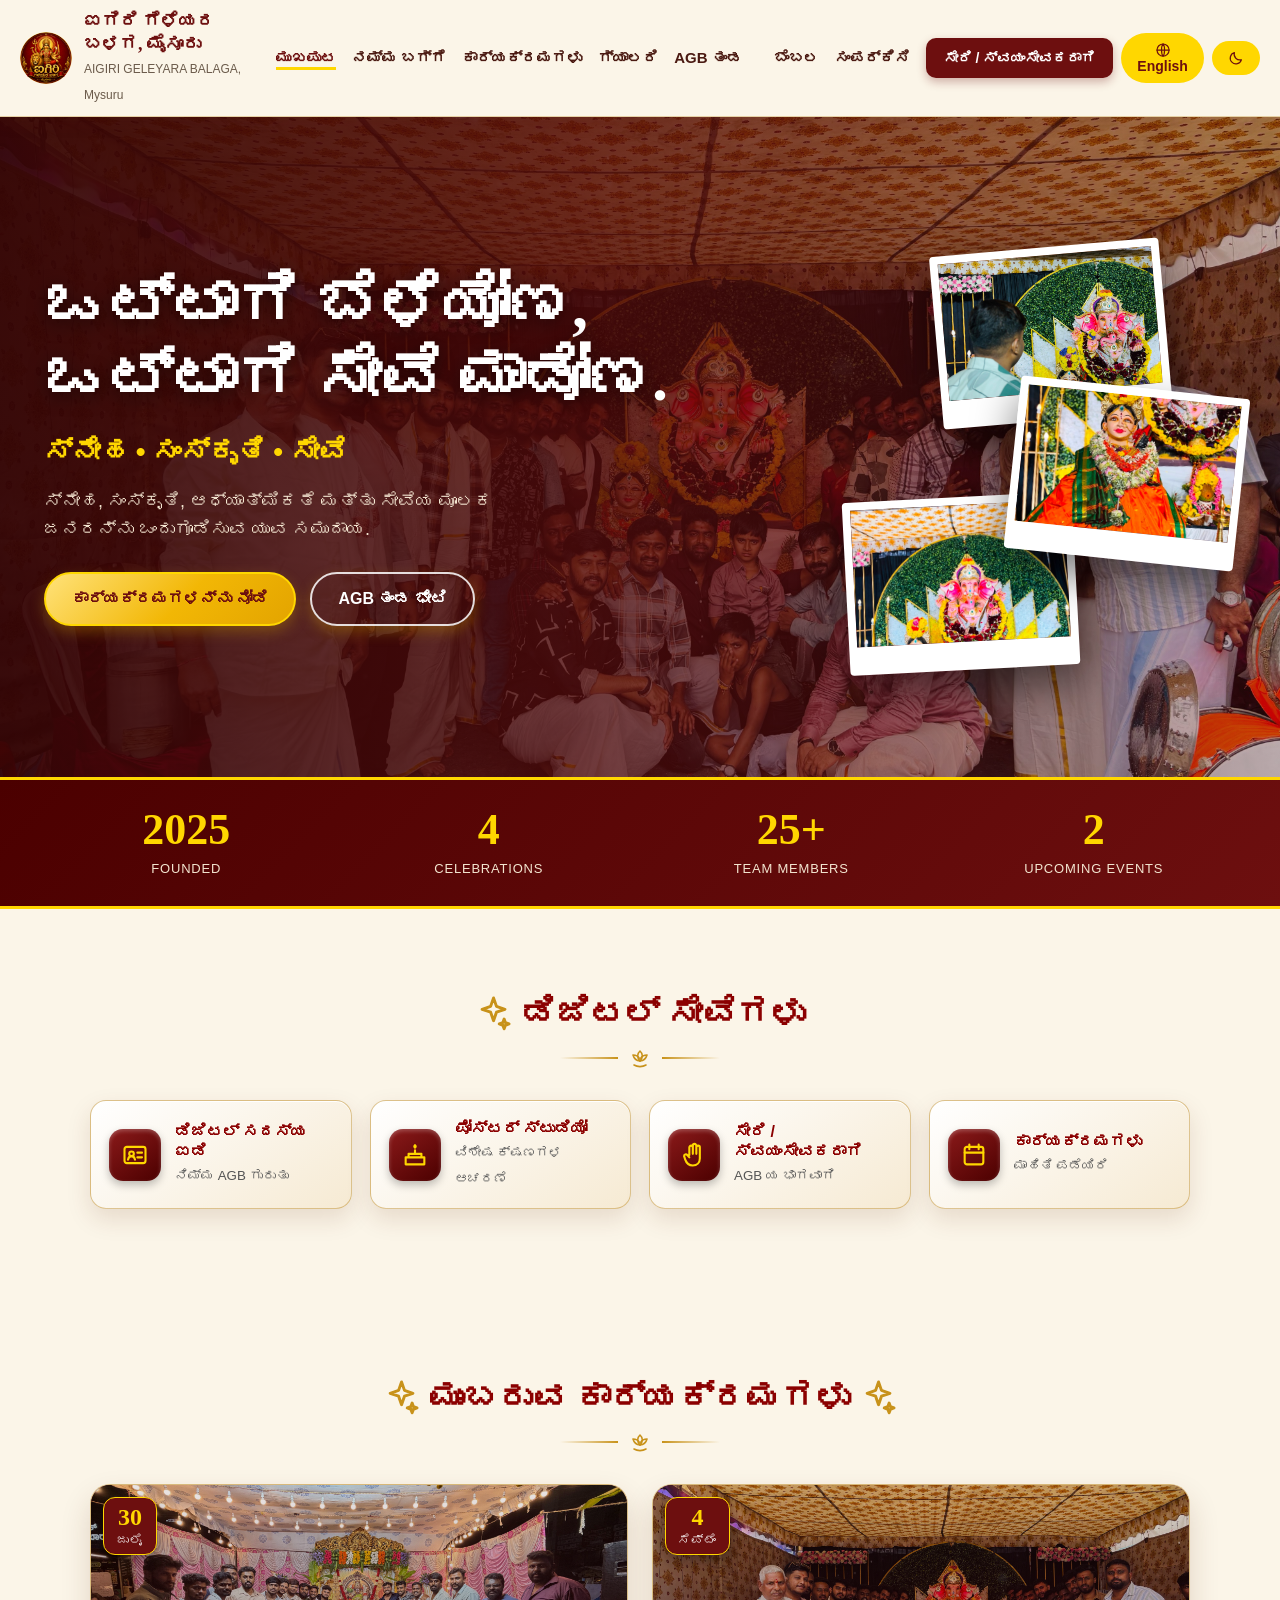
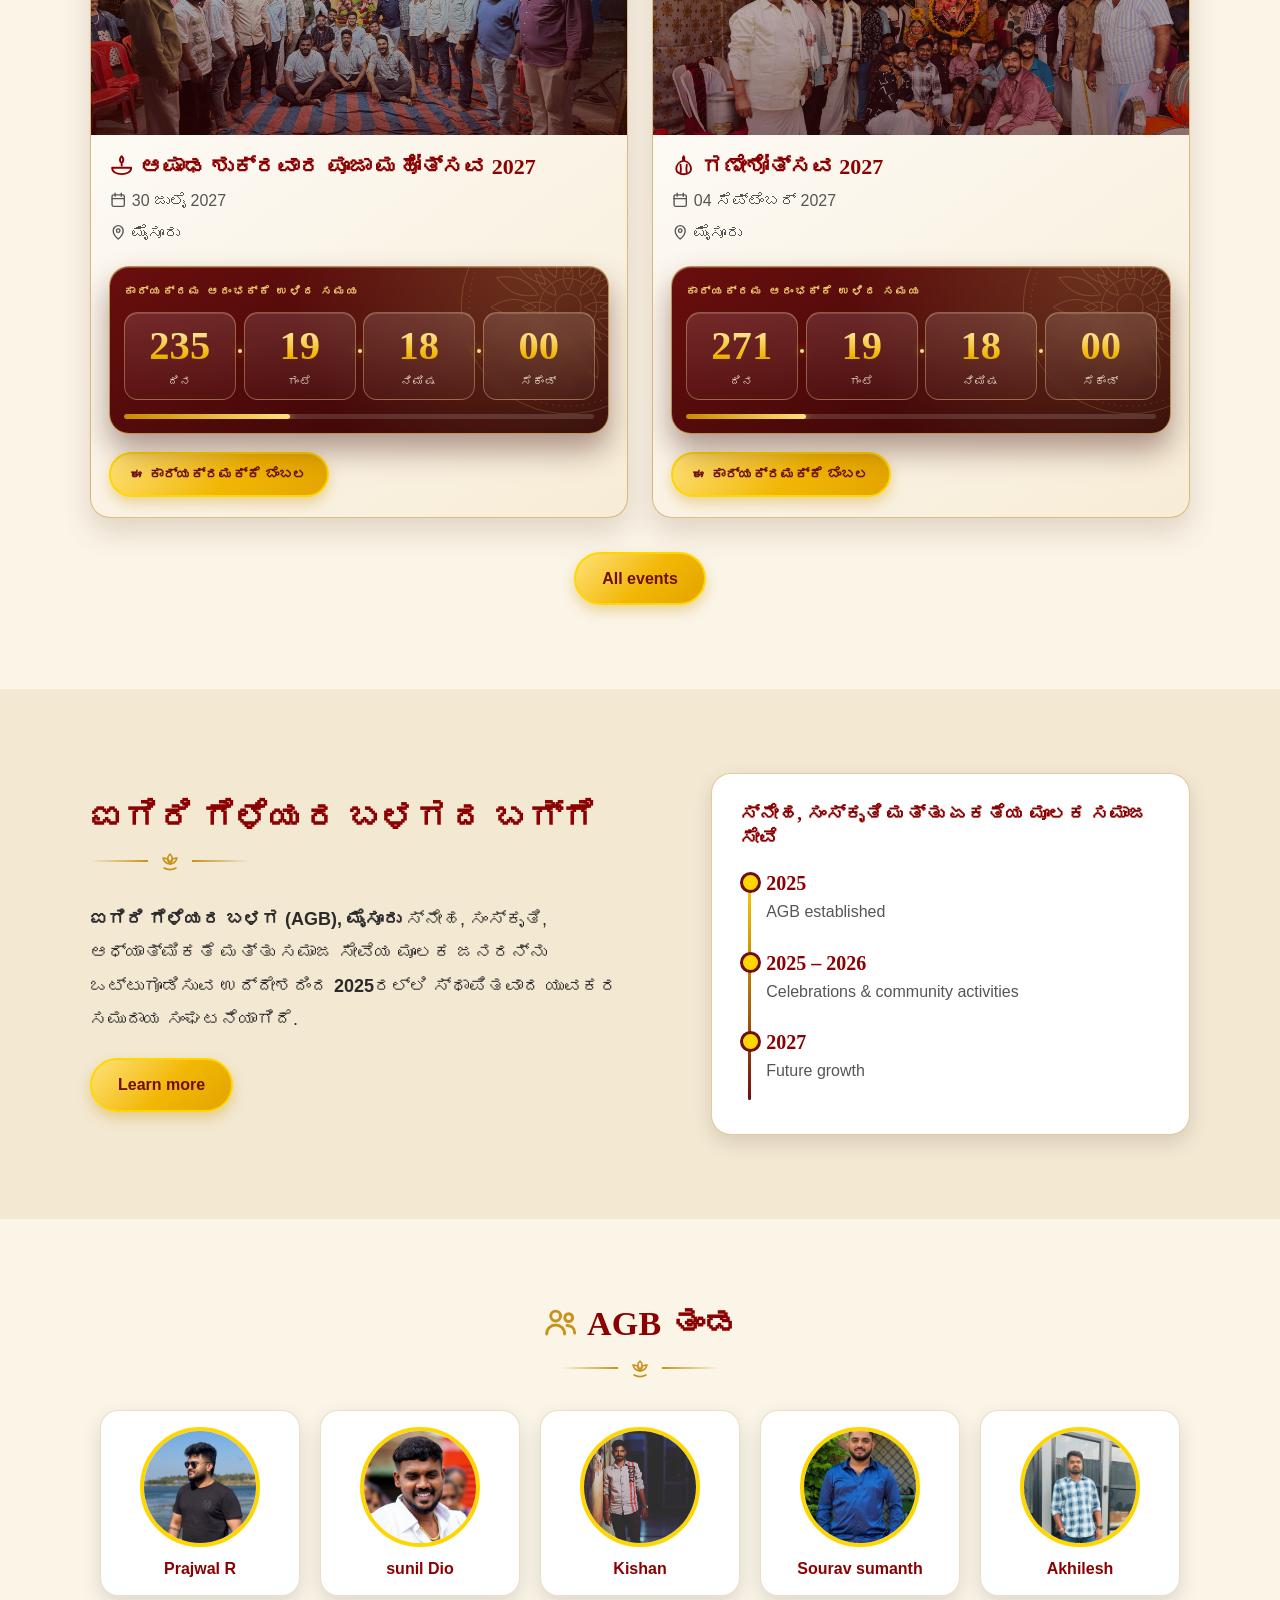
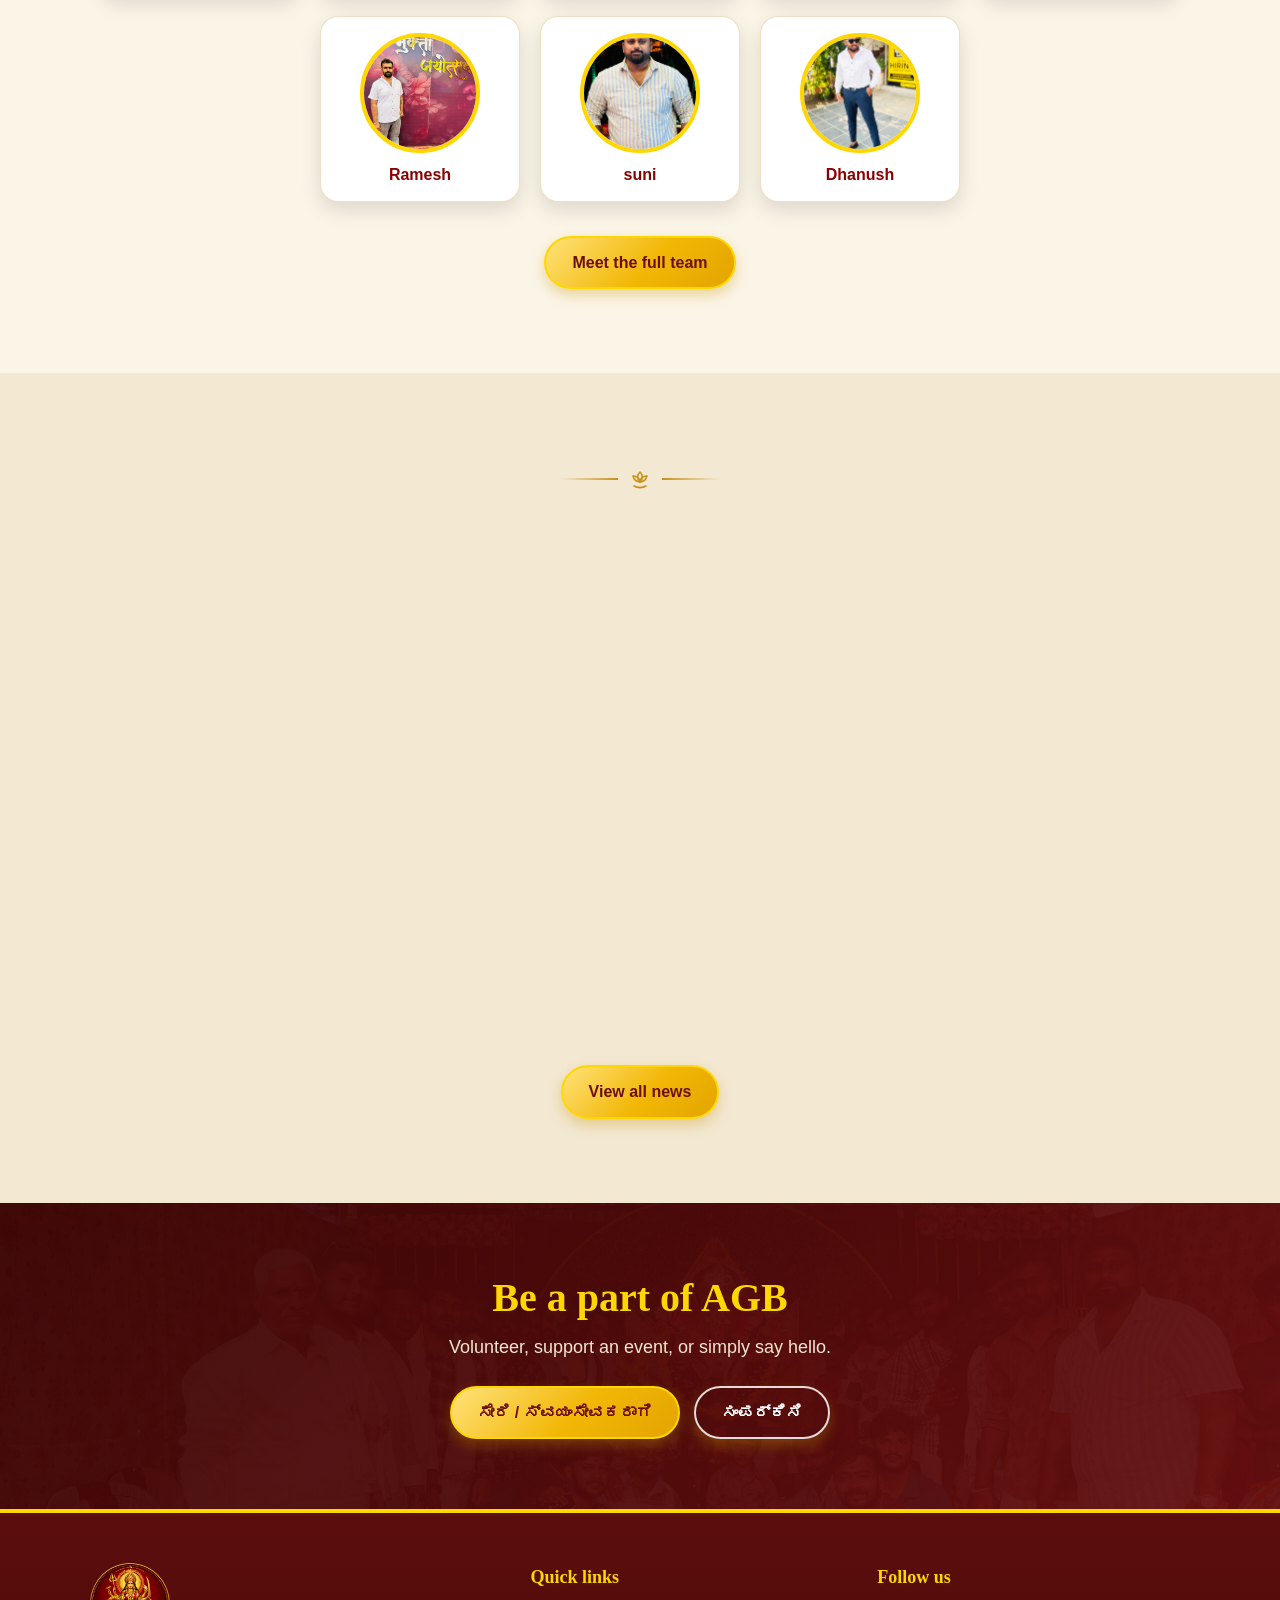
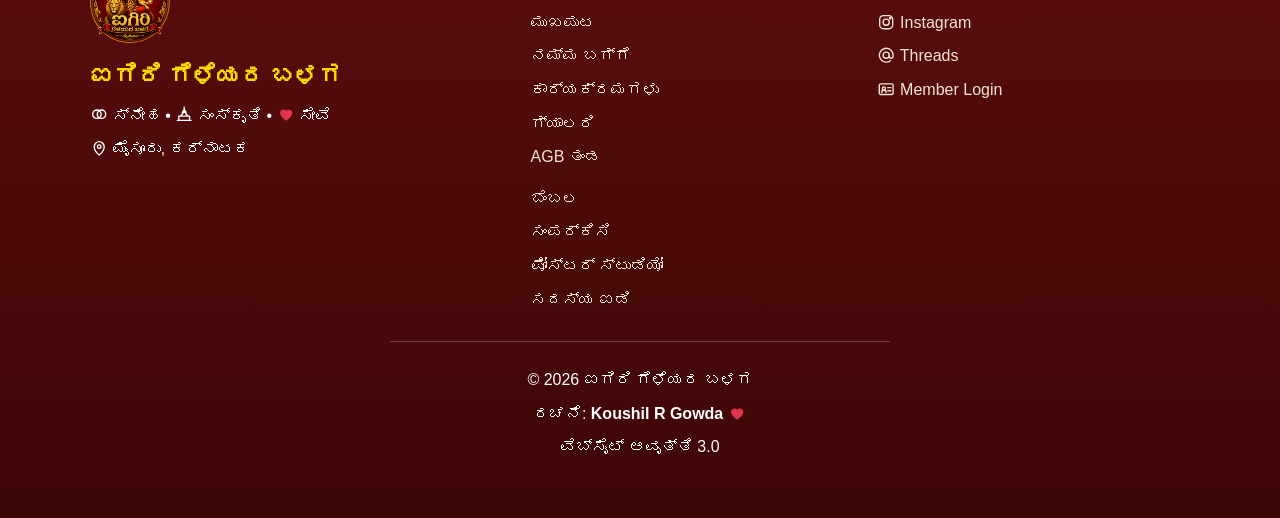
==== commit e6f713de: "Site update (unzipped from site-update.zip)" ====
--- a/index.html
+++ b/index.html
@@ -105,7 +105,7 @@
 <li><a href="news.html" data-i18n="nav-news"></a></li>
 <li><a href="support.html" data-i18n="nav-sponsor"></a></li>
 <li><a href="contact.html" data-i18n="nav-contact"></a></li>
-<li class="nav-extra"><a href="birthday.html" data-i18n="sheet-birthday">Birthday Poster</a></li>
+<li class="nav-extra"><a href="poster.html" data-i18n="sheet-birthday">Birthday Poster</a></li>
 <li class="nav-extra"><a href="member.html" data-i18n="sheet-member">Member ID</a></li>
 </ul>
 <div class="actions">
@@ -147,7 +147,7 @@
 <h2 class="section-title" data-i18n="de-title">✨ Digital Ecosystem</h2>
 <div class="eco">
 <a href="member.html"><span class="eco-icon">🪪</span><span><b data-i18n="de-member">Digital Member ID</b><small data-i18n="de-member-s">Your AGB identity</small></span></a>
-<a href="birthday.html"><span class="eco-icon">🎂</span><span><b data-i18n="de-poster">Birthday Poster Maker</b><small data-i18n="de-poster-s">Celebrate special moments</small></span></a>
+<a href="poster.html"><span class="eco-icon">🎂</span><span><b data-i18n="de-poster">Birthday Poster Maker</b><small data-i18n="de-poster-s">Celebrate special moments</small></span></a>
 <a href="support.html"><span class="eco-icon">🙋</span><span><b data-i18n="de-join">Join / Volunteer</b><small data-i18n="de-join-s">Be part of AGB</small></span></a>
 <a href="events.html"><span class="eco-icon">📅</span><span><b data-i18n="de-events">Events</b><small data-i18n="de-events-s">Stay updated</small></span></a>
 </div>
@@ -339,7 +339,7 @@
 <a href="news.html" data-i18n="nav-news"></a>
 <a href="support.html" data-i18n="nav-sponsor"></a>
 <a href="contact.html" data-i18n="nav-contact"></a>
-<a href="birthday.html" data-i18n="sheet-birthday"></a>
+<a href="poster.html" data-i18n="sheet-birthday"></a>
 <a href="member.html" data-i18n="sheet-member"></a>
 </div>
 <div class="foot-col"><h4 data-i18n="foot-follow">Follow us</h4>
@@ -365,7 +365,7 @@
 <a href="news.html"><svg class="ic" aria-hidden="true"><use href="#i-document"></use></svg><span data-i18n="nav-news">News</span></a>
 <a href="support.html"><svg class="ic" aria-hidden="true"><use href="#i-united"></use></svg><span data-i18n="nav-sponsor">Support</span></a>
 <a href="contact.html"><svg class="ic" aria-hidden="true"><use href="#i-phone"></use></svg><span data-i18n="nav-contact">Contact</span></a>
-<a href="birthday.html"><svg class="ic" aria-hidden="true"><use href="#i-cake"></use></svg><span data-i18n="sheet-birthday">Birthday Poster</span></a>
+<a href="poster.html"><svg class="ic" aria-hidden="true"><use href="#i-cake"></use></svg><span data-i18n="sheet-birthday">Birthday Poster</span></a>
 <a href="member.html"><svg class="ic" aria-hidden="true"><use href="#i-idcard"></use></svg><span data-i18n="sheet-member">Member ID</span></a>
 </div>
 <nav class="tabbar" aria-label="Quick menu">
--- a/css/style.css
+++ b/css/style.css
@@ -4053,3 +4053,421 @@
     .door-seal { width: 104px; height: 104px; margin: -52px 0 0 -52px; }
     .door-seal img { width: 72px; height: 72px; }
 }
+
+
+/* =====================================================
+   27. NEW LOADING SCREEN + IRIS GATE PAGE TRANSITION
+   ===================================================== */
+
+/* ---------- Loading screen: royal dawn ---------- */
+#loader {
+    background: radial-gradient(ellipse at 50% 40%, #801414 0%, #3d0707 55%, #150202 100%);
+    overflow: hidden;
+}
+
+#loader.leave {
+    opacity: 0;
+    transform: scale(1.12);
+    transition: opacity .8s ease, transform .9s ease;
+}
+
+.lx-glow {
+    position: absolute;
+    top: 38%;
+    left: 50%;
+    width: 140vmin;
+    height: 140vmin;
+    translate: -50% -50%;
+    background: radial-gradient(circle, rgba(255, 190, 60, .32), transparent 60%);
+    animation: lxBreath 4s ease-in-out infinite;
+}
+
+.lx-mandala {
+    position: absolute;
+    top: 38%;
+    left: 50%;
+    width: min(135vmin, 900px);
+    height: min(135vmin, 900px);
+    translate: -50% -50%;
+    background: url("data:image/svg+xml,%3Csvg xmlns='http://www.w3.org/2000/svg' viewBox='0 0 200 200' fill='none' stroke='%23f6dd96' stroke-width='.7'%3E%3Ccircle cx='100' cy='100' r='97'/%3E%3Ccircle cx='100' cy='100' r='91' stroke-dasharray='1.2 3.2'/%3E%3Cline x1=%22100%22 y1=%223%22 x2=%22100%22 y2=%227%22 transform=%22rotate(0 100 100)%22/%3E%3Cline x1=%22100%22 y1=%223%22 x2=%22100%22 y2=%227%22 transform=%22rotate(6 100 100)%22/%3E%3Cline x1=%22100%22 y1=%223%22 x2=%22100%22 y2=%227%22 transform=%22rotate(12 100 100)%22/%3E%3Cline x1=%22100%22 y1=%223%22 x2=%22100%22 y2=%227%22 transform=%22rotate(18 100 100)%22/%3E%3Cline x1=%22100%22 y1=%223%22 x2=%22100%22 y2=%227%22 transform=%22rotate(24 100 100)%22/%3E%3Cline x1=%22100%22 y1=%223%22 x2=%22100%22 y2=%227%22 transform=%22rotate(30 100 100)%22/%3E%3Cline x1=%22100%22 y1=%223%22 x2=%22100%22 y2=%227%22 transform=%22rotate(36 100 100)%22/%3E%3Cline x1=%22100%22 y1=%223%22 x2=%22100%22 y2=%227%22 transform=%22rotate(42 100 100)%22/%3E%3Cline x1=%22100%22 y1=%223%22 x2=%22100%22 y2=%227%22 transform=%22rotate(48 100 100)%22/%3E%3Cline x1=%22100%22 y1=%223%22 x2=%22100%22 y2=%227%22 transform=%22rotate(54 100 100)%22/%3E%3Cline x1=%22100%22 y1=%223%22 x2=%22100%22 y2=%227%22 transform=%22rotate(60 100 100)%22/%3E%3Cline x1=%22100%22 y1=%223%22 x2=%22100%22 y2=%227%22 transform=%22rotate(66 100 100)%22/%3E%3Cline x1=%22100%22 y1=%223%22 x2=%22100%22 y2=%227%22 transform=%22rotate(72 100 100)%22/%3E%3Cline x1=%22100%22 y1=%223%22 x2=%22100%22 y2=%227%22 transform=%22rotate(78 100 100)%22/%3E%3Cline x1=%22100%22 y1=%223%22 x2=%22100%22 y2=%227%22 transform=%22rotate(84 100 100)%22/%3E%3Cline x1=%22100%22 y1=%223%22 x2=%22100%22 y2=%227%22 transform=%22rotate(90 100 100)%22/%3E%3Cline x1=%22100%22 y1=%223%22 x2=%22100%22 y2=%227%22 transform=%22rotate(96 100 100)%22/%3E%3Cline x1=%22100%22 y1=%223%22 x2=%22100%22 y2=%227%22 transform=%22rotate(102 100 100)%22/%3E%3Cline x1=%22100%22 y1=%223%22 x2=%22100%22 y2=%227%22 transform=%22rotate(108 100 100)%22/%3E%3Cline x1=%22100%22 y1=%223%22 x2=%22100%22 y2=%227%22 transform=%22rotate(114 100 100)%22/%3E%3Cline x1=%22100%22 y1=%223%22 x2=%22100%22 y2=%227%22 transform=%22rotate(120 100 100)%22/%3E%3Cline x1=%22100%22 y1=%223%22 x2=%22100%22 y2=%227%22 transform=%22rotate(126 100 100)%22/%3E%3Cline x1=%22100%22 y1=%223%22 x2=%22100%22 y2=%227%22 transform=%22rotate(132 100 100)%22/%3E%3Cline x1=%22100%22 y1=%223%22 x2=%22100%22 y2=%227%22 transform=%22rotate(138 100 100)%22/%3E%3Cline x1=%22100%22 y1=%223%22 x2=%22100%22 y2=%227%22 transform=%22rotate(144 100 100)%22/%3E%3Cline x1=%22100%22 y1=%223%22 x2=%22100%22 y2=%227%22 transform=%22rotate(150 100 100)%22/%3E%3Cline x1=%22100%22 y1=%223%22 x2=%22100%22 y2=%227%22 transform=%22rotate(156 100 100)%22/%3E%3Cline x1=%22100%22 y1=%223%22 x2=%22100%22 y2=%227%22 transform=%22rotate(162 100 100)%22/%3E%3Cline x1=%22100%22 y1=%223%22 x2=%22100%22 y2=%227%22 transform=%22rotate(168 100 100)%22/%3E%3Cline x1=%22100%22 y1=%223%22 x2=%22100%22 y2=%227%22 transform=%22rotate(174 100 100)%22/%3E%3Cline x1=%22100%22 y1=%223%22 x2=%22100%22 y2=%227%22 transform=%22rotate(180 100 100)%22/%3E%3Cline x1=%22100%22 y1=%223%22 x2=%22100%22 y2=%227%22 transform=%22rotate(186 100 100)%22/%3E%3Cline x1=%22100%22 y1=%223%22 x2=%22100%22 y2=%227%22 transform=%22rotate(192 100 100)%22/%3E%3Cline x1=%22100%22 y1=%223%22 x2=%22100%22 y2=%227%22 transform=%22rotate(198 100 100)%22/%3E%3Cline x1=%22100%22 y1=%223%22 x2=%22100%22 y2=%227%22 transform=%22rotate(204 100 100)%22/%3E%3Cline x1=%22100%22 y1=%223%22 x2=%22100%22 y2=%227%22 transform=%22rotate(210 100 100)%22/%3E%3Cline x1=%22100%22 y1=%223%22 x2=%22100%22 y2=%227%22 transform=%22rotate(216 100 100)%22/%3E%3Cline x1=%22100%22 y1=%223%22 x2=%22100%22 y2=%227%22 transform=%22rotate(222 100 100)%22/%3E%3Cline x1=%22100%22 y1=%223%22 x2=%22100%22 y2=%227%22 transform=%22rotate(228 100 100)%22/%3E%3Cline x1=%22100%22 y1=%223%22 x2=%22100%22 y2=%227%22 transform=%22rotate(234 100 100)%22/%3E%3Cline x1=%22100%22 y1=%223%22 x2=%22100%22 y2=%227%22 transform=%22rotate(240 100 100)%22/%3E%3Cline x1=%22100%22 y1=%223%22 x2=%22100%22 y2=%227%22 transform=%22rotate(246 100 100)%22/%3E%3Cline x1=%22100%22 y1=%223%22 x2=%22100%22 y2=%227%22 transform=%22rotate(252 100 100)%22/%3E%3Cline x1=%22100%22 y1=%223%22 x2=%22100%22 y2=%227%22 transform=%22rotate(258 100 100)%22/%3E%3Cline x1=%22100%22 y1=%223%22 x2=%22100%22 y2=%227%22 transform=%22rotate(264 100 100)%22/%3E%3Cline x1=%22100%22 y1=%223%22 x2=%22100%22 y2=%227%22 transform=%22rotate(270 100 100)%22/%3E%3Cline x1=%22100%22 y1=%223%22 x2=%22100%22 y2=%227%22 transform=%22rotate(276 100 100)%22/%3E%3Cline x1=%22100%22 y1=%223%22 x2=%22100%22 y2=%227%22 transform=%22rotate(282 100 100)%22/%3E%3Cline x1=%22100%22 y1=%223%22 x2=%22100%22 y2=%227%22 transform=%22rotate(288 100 100)%22/%3E%3Cline x1=%22100%22 y1=%223%22 x2=%22100%22 y2=%227%22 transform=%22rotate(294 100 100)%22/%3E%3Cline x1=%22100%22 y1=%223%22 x2=%22100%22 y2=%227%22 transform=%22rotate(300 100 100)%22/%3E%3Cline x1=%22100%22 y1=%223%22 x2=%22100%22 y2=%227%22 transform=%22rotate(306 100 100)%22/%3E%3Cline x1=%22100%22 y1=%223%22 x2=%22100%22 y2=%227%22 transform=%22rotate(312 100 100)%22/%3E%3Cline x1=%22100%22 y1=%223%22 x2=%22100%22 y2=%227%22 transform=%22rotate(318 100 100)%22/%3E%3Cline x1=%22100%22 y1=%223%22 x2=%22100%22 y2=%227%22 transform=%22rotate(324 100 100)%22/%3E%3Cline x1=%22100%22 y1=%223%22 x2=%22100%22 y2=%227%22 transform=%22rotate(330 100 100)%22/%3E%3Cline x1=%22100%22 y1=%223%22 x2=%22100%22 y2=%227%22 transform=%22rotate(336 100 100)%22/%3E%3Cline x1=%22100%22 y1=%223%22 x2=%22100%22 y2=%227%22 transform=%22rotate(342 100 100)%22/%3E%3Cline x1=%22100%22 y1=%223%22 x2=%22100%22 y2=%227%22 transform=%22rotate(348 100 100)%22/%3E%3Cline x1=%22100%22 y1=%223%22 x2=%22100%22 y2=%227%22 transform=%22rotate(354 100 100)%22/%3E%3Cpath transform=%22rotate(0.0 100 100)%22 d=%22M100 24c10 16 10 30 0 46-10-16-10-30 0-46z%22/%3E%3Cpath transform=%22rotate(22.5 100 100)%22 d=%22M100 24c10 16 10 30 0 46-10-16-10-30 0-46z%22/%3E%3Cpath transform=%22rotate(45.0 100 100)%22 d=%22M100 24c10 16 10 30 0 46-10-16-10-30 0-46z%22/%3E%3Cpath transform=%22rotate(67.5 100 100)%22 d=%22M100 24c10 16 10 30 0 46-10-16-10-30 0-46z%22/%3E%3Cpath transform=%22rotate(90.0 100 100)%22 d=%22M100 24c10 16 10 30 0 46-10-16-10-30 0-46z%22/%3E%3Cpath transform=%22rotate(112.5 100 100)%22 d=%22M100 24c10 16 10 30 0 46-10-16-10-30 0-46z%22/%3E%3Cpath transform=%22rotate(135.0 100 100)%22 d=%22M100 24c10 16 10 30 0 46-10-16-10-30 0-46z%22/%3E%3Cpath transform=%22rotate(157.5 100 100)%22 d=%22M100 24c10 16 10 30 0 46-10-16-10-30 0-46z%22/%3E%3Cpath transform=%22rotate(180.0 100 100)%22 d=%22M100 24c10 16 10 30 0 46-10-16-10-30 0-46z%22/%3E%3Cpath transform=%22rotate(202.5 100 100)%22 d=%22M100 24c10 16 10 30 0 46-10-16-10-30 0-46z%22/%3E%3Cpath transform=%22rotate(225.0 100 100)%22 d=%22M100 24c10 16 10 30 0 46-10-16-10-30 0-46z%22/%3E%3Cpath transform=%22rotate(247.5 100 100)%22 d=%22M100 24c10 16 10 30 0 46-10-16-10-30 0-46z%22/%3E%3Cpath transform=%22rotate(270.0 100 100)%22 d=%22M100 24c10 16 10 30 0 46-10-16-10-30 0-46z%22/%3E%3Cpath transform=%22rotate(292.5 100 100)%22 d=%22M100 24c10 16 10 30 0 46-10-16-10-30 0-46z%22/%3E%3Cpath transform=%22rotate(315.0 100 100)%22 d=%22M100 24c10 16 10 30 0 46-10-16-10-30 0-46z%22/%3E%3Cpath transform=%22rotate(337.5 100 100)%22 d=%22M100 24c10 16 10 30 0 46-10-16-10-30 0-46z%22/%3E%3Cpath transform=%22rotate(11.25 100 100)%22 d=%22M100 40c7 12 7 22 0 34-7-12-7-22 0-34z%22/%3E%3Cpath transform=%22rotate(33.75 100 100)%22 d=%22M100 40c7 12 7 22 0 34-7-12-7-22 0-34z%22/%3E%3Cpath transform=%22rotate(56.25 100 100)%22 d=%22M100 40c7 12 7 22 0 34-7-12-7-22 0-34z%22/%3E%3Cpath transform=%22rotate(78.75 100 100)%22 d=%22M100 40c7 12 7 22 0 34-7-12-7-22 0-34z%22/%3E%3Cpath transform=%22rotate(101.25 100 100)%22 d=%22M100 40c7 12 7 22 0 34-7-12-7-22 0-34z%22/%3E%3Cpath transform=%22rotate(123.75 100 100)%22 d=%22M100 40c7 12 7 22 0 34-7-12-7-22 0-34z%22/%3E%3Cpath transform=%22rotate(146.25 100 100)%22 d=%22M100 40c7 12 7 22 0 34-7-12-7-22 0-34z%22/%3E%3Cpath transform=%22rotate(168.75 100 100)%22 d=%22M100 40c7 12 7 22 0 34-7-12-7-22 0-34z%22/%3E%3Cpath transform=%22rotate(191.25 100 100)%22 d=%22M100 40c7 12 7 22 0 34-7-12-7-22 0-34z%22/%3E%3Cpath transform=%22rotate(213.75 100 100)%22 d=%22M100 40c7 12 7 22 0 34-7-12-7-22 0-34z%22/%3E%3Cpath transform=%22rotate(236.25 100 100)%22 d=%22M100 40c7 12 7 22 0 34-7-12-7-22 0-34z%22/%3E%3Cpath transform=%22rotate(258.75 100 100)%22 d=%22M100 40c7 12 7 22 0 34-7-12-7-22 0-34z%22/%3E%3Cpath transform=%22rotate(281.25 100 100)%22 d=%22M100 40c7 12 7 22 0 34-7-12-7-22 0-34z%22/%3E%3Cpath transform=%22rotate(303.75 100 100)%22 d=%22M100 40c7 12 7 22 0 34-7-12-7-22 0-34z%22/%3E%3Cpath transform=%22rotate(326.25 100 100)%22 d=%22M100 40c7 12 7 22 0 34-7-12-7-22 0-34z%22/%3E%3Cpath transform=%22rotate(348.75 100 100)%22 d=%22M100 40c7 12 7 22 0 34-7-12-7-22 0-34z%22/%3E%3Cpath transform=%22rotate(0 100 100)%22 d=%22M100 62c5 8 5 15 0 23-5-8-5-15 0-23z%22/%3E%3Cpath transform=%22rotate(45 100 100)%22 d=%22M100 62c5 8 5 15 0 23-5-8-5-15 0-23z%22/%3E%3Cpath transform=%22rotate(90 100 100)%22 d=%22M100 62c5 8 5 15 0 23-5-8-5-15 0-23z%22/%3E%3Cpath transform=%22rotate(135 100 100)%22 d=%22M100 62c5 8 5 15 0 23-5-8-5-15 0-23z%22/%3E%3Cpath transform=%22rotate(180 100 100)%22 d=%22M100 62c5 8 5 15 0 23-5-8-5-15 0-23z%22/%3E%3Cpath transform=%22rotate(225 100 100)%22 d=%22M100 62c5 8 5 15 0 23-5-8-5-15 0-23z%22/%3E%3Cpath transform=%22rotate(270 100 100)%22 d=%22M100 62c5 8 5 15 0 23-5-8-5-15 0-23z%22/%3E%3Cpath transform=%22rotate(315 100 100)%22 d=%22M100 62c5 8 5 15 0 23-5-8-5-15 0-23z%22/%3E%3Ccircle cx='100' cy='100' r='30'/%3E%3Ccircle cx='100' cy='100' r='14'/%3E%3C/svg%3E") center / contain no-repeat;
+    opacity: .3;
+    animation: lxSpin 70s linear infinite;
+}
+
+.lx-mandala::after {
+    content: "";
+    position: absolute;
+    inset: 16%;
+    background: inherit;
+    opacity: .9;
+    animation: lxSpinRev 50s linear infinite;
+}
+
+.lx-embers {
+    position: absolute;
+    inset: 0;
+    pointer-events: none;
+}
+
+.lx-embers i {
+    position: absolute;
+    bottom: -12px;
+    left: var(--x);
+    width: var(--z);
+    height: var(--z);
+    background: #ffd76a;
+    border-radius: 50%;
+    box-shadow: 0 0 10px 2px rgba(255, 190, 60, .8);
+    opacity: 0;
+    animation: lxRise var(--s) linear var(--d) infinite;
+}
+
+.lx-stage {
+    position: relative;
+    display: grid;
+    place-items: center;
+    width: min(50vw, 220px);
+    aspect-ratio: 1;
+    margin-bottom: 34px;
+}
+
+#loader .lx-logo {
+    width: 80%;
+    height: 80%;
+    margin: 0;
+    border-radius: 50%;
+    box-shadow: 0 0 0 4px #f6dd96, 0 0 0 10px rgba(246, 221, 150, .22), 0 0 60px rgba(255, 190, 60, .6);
+    animation: lxPop .9s cubic-bezier(.2, 1.3, .3, 1) .1s both, lxGlow 2.6s ease-in-out 1.1s infinite;
+}
+
+.lx-ring {
+    position: absolute;
+    inset: -9%;
+    width: 118%;
+    height: 118%;
+    transform: rotate(-90deg);
+    filter: drop-shadow(0 0 6px rgba(255, 200, 70, .9));
+}
+
+.lx-ring circle {
+    fill: none;
+    stroke: #ffd24a;
+    stroke-width: 1.6;
+    stroke-linecap: round;
+    stroke-dasharray: 100;
+    stroke-dashoffset: 100;
+    animation: lxDraw 1.9s cubic-bezier(.5, 0, .2, 1) .25s forwards;
+}
+
+.lx-dash {
+    position: absolute;
+    inset: -22%;
+    border: 2px dashed rgba(246, 221, 150, .55);
+    border-radius: 50%;
+    animation: lxSpin 16s linear infinite;
+}
+
+#loader .lx-title {
+    margin: 0;
+    font-size: clamp(28px, 8vw, 46px);
+    text-align: center;
+    background: linear-gradient(100deg, #f2b705 30%, #fff6c9 48%, #f2b705 66%) 0 0 / 250% 100%;
+    -webkit-background-clip: text;
+    background-clip: text;
+    -webkit-text-fill-color: transparent;
+    animation: lxUp .8s ease .5s both, lxShine 2.6s linear 1.2s infinite;
+}
+
+#loader .lx-sub {
+    margin: 8px 0 0;
+    font-size: clamp(13px, 3.6vw, 18px);
+    letter-spacing: 4px;
+    color: #fff;
+    animation: lxUp .8s ease .75s both;
+}
+
+#loader .lx-motto {
+    margin: 14px 0 0;
+    font-size: 14px;
+    letter-spacing: 2px;
+    color: #f3d9a0;
+    animation: lxUp .8s ease 1s both;
+}
+
+.lx-line {
+    width: min(58vw, 260px);
+    height: 4px;
+    margin-top: 30px;
+    overflow: hidden;
+    background: rgba(255, 255, 255, .16);
+    border-radius: 4px;
+}
+
+.lx-line span {
+    display: block;
+    width: 100%;
+    height: 100%;
+    background: linear-gradient(90deg, #c98a00, #ffe27a);
+    border-radius: 4px;
+    box-shadow: 0 0 12px #f2b705;
+    transform: scaleX(0);
+    transform-origin: left;
+    animation: lxFill 2.2s cubic-bezier(.5, 0, .2, 1) .3s forwards;
+}
+
+@keyframes lxDraw { to { stroke-dashoffset: 0; } }
+@keyframes lxPop { from { opacity: 0; transform: scale(.4); } to { opacity: 1; transform: none; } }
+@keyframes lxGlow { 50% { box-shadow: 0 0 0 4px #f6dd96, 0 0 0 12px rgba(246, 221, 150, .3), 0 0 90px rgba(255, 190, 60, .9); } }
+@keyframes lxUp { from { opacity: 0; transform: translateY(18px); } to { opacity: 1; transform: none; } }
+@keyframes lxShine { to { background-position: -150% 0; } }
+@keyframes lxFill { to { transform: scaleX(1); } }
+@keyframes lxBreath { 50% { opacity: .55; } }
+@keyframes lxSpin { to { transform: rotate(360deg); } }
+@keyframes lxSpinRev { to { transform: rotate(-360deg); } }
+@keyframes lxRise {
+    0%   { opacity: 0; transform: translateY(0) scale(.6); }
+    15%  { opacity: 1; }
+    100% { opacity: 0; transform: translateY(-75vh) scale(1.2); }
+}
+
+/* ---------- Page change: iris gate ---------- */
+@property --r {
+    syntax: "<length>";
+    inherits: true;
+    initial-value: 75vmax;
+}
+
+#doors {
+    --r: 75vmax;
+    background: radial-gradient(circle at 50% 50%,
+        transparent var(--r),
+        #fff6d0 calc(var(--r) + 1px),
+        #ffc928 calc(var(--r) + 6px),
+        #b21e1e calc(var(--r) + 16px),
+        #6a0e0e calc(var(--r) + 25vmax),
+        #1e0303 calc(var(--r) + 80vmax));
+    transition: --r 1.05s cubic-bezier(.6, 0, .2, 1) .12s, visibility 0s linear 1.3s;
+}
+
+#doors::after { content: none; }
+
+#doors.closing,
+html.doors-closed #doors {
+    --r: 0px;
+    transition: --r .8s cubic-bezier(.65, 0, .3, 1), visibility 0s;
+}
+
+.door-mandala {
+    position: absolute;
+    top: 50%;
+    left: 50%;
+    width: min(98vmin, 720px);
+    height: min(98vmin, 720px);
+    translate: -50% -50%;
+    background: url("data:image/svg+xml,%3Csvg xmlns='http://www.w3.org/2000/svg' viewBox='0 0 200 200' fill='none' stroke='%23f6dd96' stroke-width='.7'%3E%3Ccircle cx='100' cy='100' r='97'/%3E%3Ccircle cx='100' cy='100' r='91' stroke-dasharray='1.2 3.2'/%3E%3Cline x1=%22100%22 y1=%223%22 x2=%22100%22 y2=%227%22 transform=%22rotate(0 100 100)%22/%3E%3Cline x1=%22100%22 y1=%223%22 x2=%22100%22 y2=%227%22 transform=%22rotate(6 100 100)%22/%3E%3Cline x1=%22100%22 y1=%223%22 x2=%22100%22 y2=%227%22 transform=%22rotate(12 100 100)%22/%3E%3Cline x1=%22100%22 y1=%223%22 x2=%22100%22 y2=%227%22 transform=%22rotate(18 100 100)%22/%3E%3Cline x1=%22100%22 y1=%223%22 x2=%22100%22 y2=%227%22 transform=%22rotate(24 100 100)%22/%3E%3Cline x1=%22100%22 y1=%223%22 x2=%22100%22 y2=%227%22 transform=%22rotate(30 100 100)%22/%3E%3Cline x1=%22100%22 y1=%223%22 x2=%22100%22 y2=%227%22 transform=%22rotate(36 100 100)%22/%3E%3Cline x1=%22100%22 y1=%223%22 x2=%22100%22 y2=%227%22 transform=%22rotate(42 100 100)%22/%3E%3Cline x1=%22100%22 y1=%223%22 x2=%22100%22 y2=%227%22 transform=%22rotate(48 100 100)%22/%3E%3Cline x1=%22100%22 y1=%223%22 x2=%22100%22 y2=%227%22 transform=%22rotate(54 100 100)%22/%3E%3Cline x1=%22100%22 y1=%223%22 x2=%22100%22 y2=%227%22 transform=%22rotate(60 100 100)%22/%3E%3Cline x1=%22100%22 y1=%223%22 x2=%22100%22 y2=%227%22 transform=%22rotate(66 100 100)%22/%3E%3Cline x1=%22100%22 y1=%223%22 x2=%22100%22 y2=%227%22 transform=%22rotate(72 100 100)%22/%3E%3Cline x1=%22100%22 y1=%223%22 x2=%22100%22 y2=%227%22 transform=%22rotate(78 100 100)%22/%3E%3Cline x1=%22100%22 y1=%223%22 x2=%22100%22 y2=%227%22 transform=%22rotate(84 100 100)%22/%3E%3Cline x1=%22100%22 y1=%223%22 x2=%22100%22 y2=%227%22 transform=%22rotate(90 100 100)%22/%3E%3Cline x1=%22100%22 y1=%223%22 x2=%22100%22 y2=%227%22 transform=%22rotate(96 100 100)%22/%3E%3Cline x1=%22100%22 y1=%223%22 x2=%22100%22 y2=%227%22 transform=%22rotate(102 100 100)%22/%3E%3Cline x1=%22100%22 y1=%223%22 x2=%22100%22 y2=%227%22 transform=%22rotate(108 100 100)%22/%3E%3Cline x1=%22100%22 y1=%223%22 x2=%22100%22 y2=%227%22 transform=%22rotate(114 100 100)%22/%3E%3Cline x1=%22100%22 y1=%223%22 x2=%22100%22 y2=%227%22 transform=%22rotate(120 100 100)%22/%3E%3Cline x1=%22100%22 y1=%223%22 x2=%22100%22 y2=%227%22 transform=%22rotate(126 100 100)%22/%3E%3Cline x1=%22100%22 y1=%223%22 x2=%22100%22 y2=%227%22 transform=%22rotate(132 100 100)%22/%3E%3Cline x1=%22100%22 y1=%223%22 x2=%22100%22 y2=%227%22 transform=%22rotate(138 100 100)%22/%3E%3Cline x1=%22100%22 y1=%223%22 x2=%22100%22 y2=%227%22 transform=%22rotate(144 100 100)%22/%3E%3Cline x1=%22100%22 y1=%223%22 x2=%22100%22 y2=%227%22 transform=%22rotate(150 100 100)%22/%3E%3Cline x1=%22100%22 y1=%223%22 x2=%22100%22 y2=%227%22 transform=%22rotate(156 100 100)%22/%3E%3Cline x1=%22100%22 y1=%223%22 x2=%22100%22 y2=%227%22 transform=%22rotate(162 100 100)%22/%3E%3Cline x1=%22100%22 y1=%223%22 x2=%22100%22 y2=%227%22 transform=%22rotate(168 100 100)%22/%3E%3Cline x1=%22100%22 y1=%223%22 x2=%22100%22 y2=%227%22 transform=%22rotate(174 100 100)%22/%3E%3Cline x1=%22100%22 y1=%223%22 x2=%22100%22 y2=%227%22 transform=%22rotate(180 100 100)%22/%3E%3Cline x1=%22100%22 y1=%223%22 x2=%22100%22 y2=%227%22 transform=%22rotate(186 100 100)%22/%3E%3Cline x1=%22100%22 y1=%223%22 x2=%22100%22 y2=%227%22 transform=%22rotate(192 100 100)%22/%3E%3Cline x1=%22100%22 y1=%223%22 x2=%22100%22 y2=%227%22 transform=%22rotate(198 100 100)%22/%3E%3Cline x1=%22100%22 y1=%223%22 x2=%22100%22 y2=%227%22 transform=%22rotate(204 100 100)%22/%3E%3Cline x1=%22100%22 y1=%223%22 x2=%22100%22 y2=%227%22 transform=%22rotate(210 100 100)%22/%3E%3Cline x1=%22100%22 y1=%223%22 x2=%22100%22 y2=%227%22 transform=%22rotate(216 100 100)%22/%3E%3Cline x1=%22100%22 y1=%223%22 x2=%22100%22 y2=%227%22 transform=%22rotate(222 100 100)%22/%3E%3Cline x1=%22100%22 y1=%223%22 x2=%22100%22 y2=%227%22 transform=%22rotate(228 100 100)%22/%3E%3Cline x1=%22100%22 y1=%223%22 x2=%22100%22 y2=%227%22 transform=%22rotate(234 100 100)%22/%3E%3Cline x1=%22100%22 y1=%223%22 x2=%22100%22 y2=%227%22 transform=%22rotate(240 100 100)%22/%3E%3Cline x1=%22100%22 y1=%223%22 x2=%22100%22 y2=%227%22 transform=%22rotate(246 100 100)%22/%3E%3Cline x1=%22100%22 y1=%223%22 x2=%22100%22 y2=%227%22 transform=%22rotate(252 100 100)%22/%3E%3Cline x1=%22100%22 y1=%223%22 x2=%22100%22 y2=%227%22 transform=%22rotate(258 100 100)%22/%3E%3Cline x1=%22100%22 y1=%223%22 x2=%22100%22 y2=%227%22 transform=%22rotate(264 100 100)%22/%3E%3Cline x1=%22100%22 y1=%223%22 x2=%22100%22 y2=%227%22 transform=%22rotate(270 100 100)%22/%3E%3Cline x1=%22100%22 y1=%223%22 x2=%22100%22 y2=%227%22 transform=%22rotate(276 100 100)%22/%3E%3Cline x1=%22100%22 y1=%223%22 x2=%22100%22 y2=%227%22 transform=%22rotate(282 100 100)%22/%3E%3Cline x1=%22100%22 y1=%223%22 x2=%22100%22 y2=%227%22 transform=%22rotate(288 100 100)%22/%3E%3Cline x1=%22100%22 y1=%223%22 x2=%22100%22 y2=%227%22 transform=%22rotate(294 100 100)%22/%3E%3Cline x1=%22100%22 y1=%223%22 x2=%22100%22 y2=%227%22 transform=%22rotate(300 100 100)%22/%3E%3Cline x1=%22100%22 y1=%223%22 x2=%22100%22 y2=%227%22 transform=%22rotate(306 100 100)%22/%3E%3Cline x1=%22100%22 y1=%223%22 x2=%22100%22 y2=%227%22 transform=%22rotate(312 100 100)%22/%3E%3Cline x1=%22100%22 y1=%223%22 x2=%22100%22 y2=%227%22 transform=%22rotate(318 100 100)%22/%3E%3Cline x1=%22100%22 y1=%223%22 x2=%22100%22 y2=%227%22 transform=%22rotate(324 100 100)%22/%3E%3Cline x1=%22100%22 y1=%223%22 x2=%22100%22 y2=%227%22 transform=%22rotate(330 100 100)%22/%3E%3Cline x1=%22100%22 y1=%223%22 x2=%22100%22 y2=%227%22 transform=%22rotate(336 100 100)%22/%3E%3Cline x1=%22100%22 y1=%223%22 x2=%22100%22 y2=%227%22 transform=%22rotate(342 100 100)%22/%3E%3Cline x1=%22100%22 y1=%223%22 x2=%22100%22 y2=%227%22 transform=%22rotate(348 100 100)%22/%3E%3Cline x1=%22100%22 y1=%223%22 x2=%22100%22 y2=%227%22 transform=%22rotate(354 100 100)%22/%3E%3Cpath transform=%22rotate(0.0 100 100)%22 d=%22M100 24c10 16 10 30 0 46-10-16-10-30 0-46z%22/%3E%3Cpath transform=%22rotate(22.5 100 100)%22 d=%22M100 24c10 16 10 30 0 46-10-16-10-30 0-46z%22/%3E%3Cpath transform=%22rotate(45.0 100 100)%22 d=%22M100 24c10 16 10 30 0 46-10-16-10-30 0-46z%22/%3E%3Cpath transform=%22rotate(67.5 100 100)%22 d=%22M100 24c10 16 10 30 0 46-10-16-10-30 0-46z%22/%3E%3Cpath transform=%22rotate(90.0 100 100)%22 d=%22M100 24c10 16 10 30 0 46-10-16-10-30 0-46z%22/%3E%3Cpath transform=%22rotate(112.5 100 100)%22 d=%22M100 24c10 16 10 30 0 46-10-16-10-30 0-46z%22/%3E%3Cpath transform=%22rotate(135.0 100 100)%22 d=%22M100 24c10 16 10 30 0 46-10-16-10-30 0-46z%22/%3E%3Cpath transform=%22rotate(157.5 100 100)%22 d=%22M100 24c10 16 10 30 0 46-10-16-10-30 0-46z%22/%3E%3Cpath transform=%22rotate(180.0 100 100)%22 d=%22M100 24c10 16 10 30 0 46-10-16-10-30 0-46z%22/%3E%3Cpath transform=%22rotate(202.5 100 100)%22 d=%22M100 24c10 16 10 30 0 46-10-16-10-30 0-46z%22/%3E%3Cpath transform=%22rotate(225.0 100 100)%22 d=%22M100 24c10 16 10 30 0 46-10-16-10-30 0-46z%22/%3E%3Cpath transform=%22rotate(247.5 100 100)%22 d=%22M100 24c10 16 10 30 0 46-10-16-10-30 0-46z%22/%3E%3Cpath transform=%22rotate(270.0 100 100)%22 d=%22M100 24c10 16 10 30 0 46-10-16-10-30 0-46z%22/%3E%3Cpath transform=%22rotate(292.5 100 100)%22 d=%22M100 24c10 16 10 30 0 46-10-16-10-30 0-46z%22/%3E%3Cpath transform=%22rotate(315.0 100 100)%22 d=%22M100 24c10 16 10 30 0 46-10-16-10-30 0-46z%22/%3E%3Cpath transform=%22rotate(337.5 100 100)%22 d=%22M100 24c10 16 10 30 0 46-10-16-10-30 0-46z%22/%3E%3Cpath transform=%22rotate(11.25 100 100)%22 d=%22M100 40c7 12 7 22 0 34-7-12-7-22 0-34z%22/%3E%3Cpath transform=%22rotate(33.75 100 100)%22 d=%22M100 40c7 12 7 22 0 34-7-12-7-22 0-34z%22/%3E%3Cpath transform=%22rotate(56.25 100 100)%22 d=%22M100 40c7 12 7 22 0 34-7-12-7-22 0-34z%22/%3E%3Cpath transform=%22rotate(78.75 100 100)%22 d=%22M100 40c7 12 7 22 0 34-7-12-7-22 0-34z%22/%3E%3Cpath transform=%22rotate(101.25 100 100)%22 d=%22M100 40c7 12 7 22 0 34-7-12-7-22 0-34z%22/%3E%3Cpath transform=%22rotate(123.75 100 100)%22 d=%22M100 40c7 12 7 22 0 34-7-12-7-22 0-34z%22/%3E%3Cpath transform=%22rotate(146.25 100 100)%22 d=%22M100 40c7 12 7 22 0 34-7-12-7-22 0-34z%22/%3E%3Cpath transform=%22rotate(168.75 100 100)%22 d=%22M100 40c7 12 7 22 0 34-7-12-7-22 0-34z%22/%3E%3Cpath transform=%22rotate(191.25 100 100)%22 d=%22M100 40c7 12 7 22 0 34-7-12-7-22 0-34z%22/%3E%3Cpath transform=%22rotate(213.75 100 100)%22 d=%22M100 40c7 12 7 22 0 34-7-12-7-22 0-34z%22/%3E%3Cpath transform=%22rotate(236.25 100 100)%22 d=%22M100 40c7 12 7 22 0 34-7-12-7-22 0-34z%22/%3E%3Cpath transform=%22rotate(258.75 100 100)%22 d=%22M100 40c7 12 7 22 0 34-7-12-7-22 0-34z%22/%3E%3Cpath transform=%22rotate(281.25 100 100)%22 d=%22M100 40c7 12 7 22 0 34-7-12-7-22 0-34z%22/%3E%3Cpath transform=%22rotate(303.75 100 100)%22 d=%22M100 40c7 12 7 22 0 34-7-12-7-22 0-34z%22/%3E%3Cpath transform=%22rotate(326.25 100 100)%22 d=%22M100 40c7 12 7 22 0 34-7-12-7-22 0-34z%22/%3E%3Cpath transform=%22rotate(348.75 100 100)%22 d=%22M100 40c7 12 7 22 0 34-7-12-7-22 0-34z%22/%3E%3Cpath transform=%22rotate(0 100 100)%22 d=%22M100 62c5 8 5 15 0 23-5-8-5-15 0-23z%22/%3E%3Cpath transform=%22rotate(45 100 100)%22 d=%22M100 62c5 8 5 15 0 23-5-8-5-15 0-23z%22/%3E%3Cpath transform=%22rotate(90 100 100)%22 d=%22M100 62c5 8 5 15 0 23-5-8-5-15 0-23z%22/%3E%3Cpath transform=%22rotate(135 100 100)%22 d=%22M100 62c5 8 5 15 0 23-5-8-5-15 0-23z%22/%3E%3Cpath transform=%22rotate(180 100 100)%22 d=%22M100 62c5 8 5 15 0 23-5-8-5-15 0-23z%22/%3E%3Cpath transform=%22rotate(225 100 100)%22 d=%22M100 62c5 8 5 15 0 23-5-8-5-15 0-23z%22/%3E%3Cpath transform=%22rotate(270 100 100)%22 d=%22M100 62c5 8 5 15 0 23-5-8-5-15 0-23z%22/%3E%3Cpath transform=%22rotate(315 100 100)%22 d=%22M100 62c5 8 5 15 0 23-5-8-5-15 0-23z%22/%3E%3Ccircle cx='100' cy='100' r='30'/%3E%3Ccircle cx='100' cy='100' r='14'/%3E%3C/svg%3E") center / contain no-repeat;
+    opacity: 0;
+    transition: opacity .25s;
+    animation: gateSpin 40s linear infinite;
+}
+
+#doors.closing .door-mandala,
+html.doors-closed .door-mandala {
+    opacity: .9;
+    transition: opacity .6s .3s;
+}
+
+@keyframes gateSpin { to { transform: rotate(360deg); } }
+
+
+/* =====================================================
+   28. SMALL FIXES (loading screen spacing, gate edge colour)
+   ===================================================== */
+
+/* while the gate is closed, anything not covered shows maroon instead of cream */
+html:has(#doors.closing),
+html.doors-closed {
+    background: #3a0606;
+}
+
+/* more room between the logo rings and the title */
+.lx-stage { margin-bottom: 64px; }
+
+@media (min-width: 900px) {
+    .lx-stage { width: 240px; margin-bottom: 76px; }
+    #loader .lx-title { font-size: 48px; }
+    #loader .lx-sub { font-size: 19px; }
+}
+
+
+/* =====================================================
+   29. POSTER STUDIO
+   ===================================================== */
+.studio-tabs { display: flex; gap: 10px; justify-content: center; margin: 0 0 26px; }
+
+.stab {
+    padding: 11px 26px;
+    font: inherit;
+    font-weight: 700;
+    color: var(--heading);
+    background: transparent;
+    border: 2px solid var(--gold);
+    border-radius: 30px;
+    cursor: pointer;
+    transition: .25s;
+}
+
+.stab.on {
+    color: var(--maroon);
+    background: linear-gradient(135deg, #ffe27a, #f2b705);
+    box-shadow: 0 6px 14px rgba(200, 150, 0, .35);
+}
+
+.studio {
+    display: grid;
+    grid-template-columns: minmax(300px, 440px) 1fr;
+    gap: 30px;
+    align-items: start;
+    max-width: 1100px;
+    margin: 0 auto;
+}
+
+.studio-controls {
+    padding: 22px;
+    background: var(--card);
+    border: 1px solid rgba(190, 140, 40, .35);
+    border-radius: 20px;
+    box-shadow: var(--shadow);
+}
+
+.field { margin: 0 0 16px; }
+
+.field label {
+    display: block;
+    margin: 0 0 6px;
+    font-size: 14px;
+    font-weight: 700;
+    color: var(--heading);
+}
+
+.field input[type="text"],
+.field input[type="number"],
+.field textarea,
+.field select {
+    width: 100%;
+    padding: 11px 14px;
+    font: inherit;
+    color: var(--text);
+    background: var(--bg);
+    border: 1.5px solid rgba(190, 140, 40, .55);
+    border-radius: 12px;
+}
+
+.field textarea { min-height: 84px; resize: vertical; }
+.field input[type="range"] { width: 100%; accent-color: #c98a00; }
+
+.seg { display: flex; gap: 6px; }
+
+.seg button {
+    flex: 1;
+    padding: 10px 6px;
+    font: inherit;
+    font-size: 14px;
+    font-weight: 700;
+    color: var(--heading);
+    background: transparent;
+    border: 1.5px solid rgba(190, 140, 40, .6);
+    border-radius: 12px;
+    cursor: pointer;
+}
+
+.seg button.on {
+    color: var(--maroon);
+    background: linear-gradient(135deg, #ffe27a, #f2b705);
+    border-color: #f2b705;
+}
+
+.themes { display: grid; grid-template-columns: repeat(4, 1fr); gap: 8px; }
+
+.themes button {
+    display: flex;
+    flex-direction: column;
+    align-items: center;
+    gap: 6px;
+    padding: 8px 2px;
+    font: inherit;
+    font-size: 12px;
+    font-weight: 700;
+    color: var(--text);
+    background: transparent;
+    border: 2px solid transparent;
+    border-radius: 14px;
+    cursor: pointer;
+}
+
+.themes button i {
+    display: block;
+    width: 44px;
+    height: 44px;
+    border: 2px solid #fff;
+    border-radius: 50%;
+    box-shadow: 0 2px 8px rgba(0, 0, 0, .3);
+}
+
+.themes button.on { background: rgba(255, 210, 70, .15); border-color: var(--gold); }
+
+.upload { cursor: pointer; }
+
+#agbThumbs { display: grid; grid-template-columns: repeat(4, 1fr); gap: 8px; margin: 0 0 14px; }
+
+#agbThumbs button {
+    padding: 0;
+    overflow: hidden;
+    aspect-ratio: 1;
+    background: #ddd;
+    border: 2px solid transparent;
+    border-radius: 12px;
+    opacity: .75;
+    cursor: pointer;
+}
+
+#agbThumbs button.on { border-color: var(--gold); opacity: 1; }
+#agbThumbs img { display: block; width: 100%; height: 100%; object-fit: cover; }
+
+.studio-preview { position: sticky; top: 96px; text-align: center; }
+
+#posterCanvas {
+    display: block;
+    width: 100%;
+    max-width: 560px;
+    height: auto;
+    margin: 0 auto;
+    border-radius: 14px;
+    box-shadow: 0 20px 44px rgba(60, 10, 0, .35);
+}
+
+.studio-actions { display: flex; flex-wrap: wrap; gap: 12px; justify-content: center; margin-top: 18px; }
+.studio-hint { margin: 12px 0 0; font-size: 14px; color: var(--muted); }
+
+.jump-preview {
+    position: fixed;
+    bottom: 86px;
+    left: 50%;
+    z-index: 1700;
+    display: none;
+    padding: 10px 20px;
+    font: inherit;
+    font-weight: 700;
+    color: var(--maroon);
+    background: linear-gradient(135deg, #ffe27a, #f2b705);
+    border: 0;
+    border-radius: 30px;
+    box-shadow: 0 8px 20px rgba(0, 0, 0, .35);
+    transform: translateX(-50%);
+    cursor: pointer;
+}
+
+@media (max-width: 900px) {
+    .studio { grid-template-columns: 1fr; }
+    .studio-preview { position: static; }
+    .jump-preview.show { display: block; }
+}
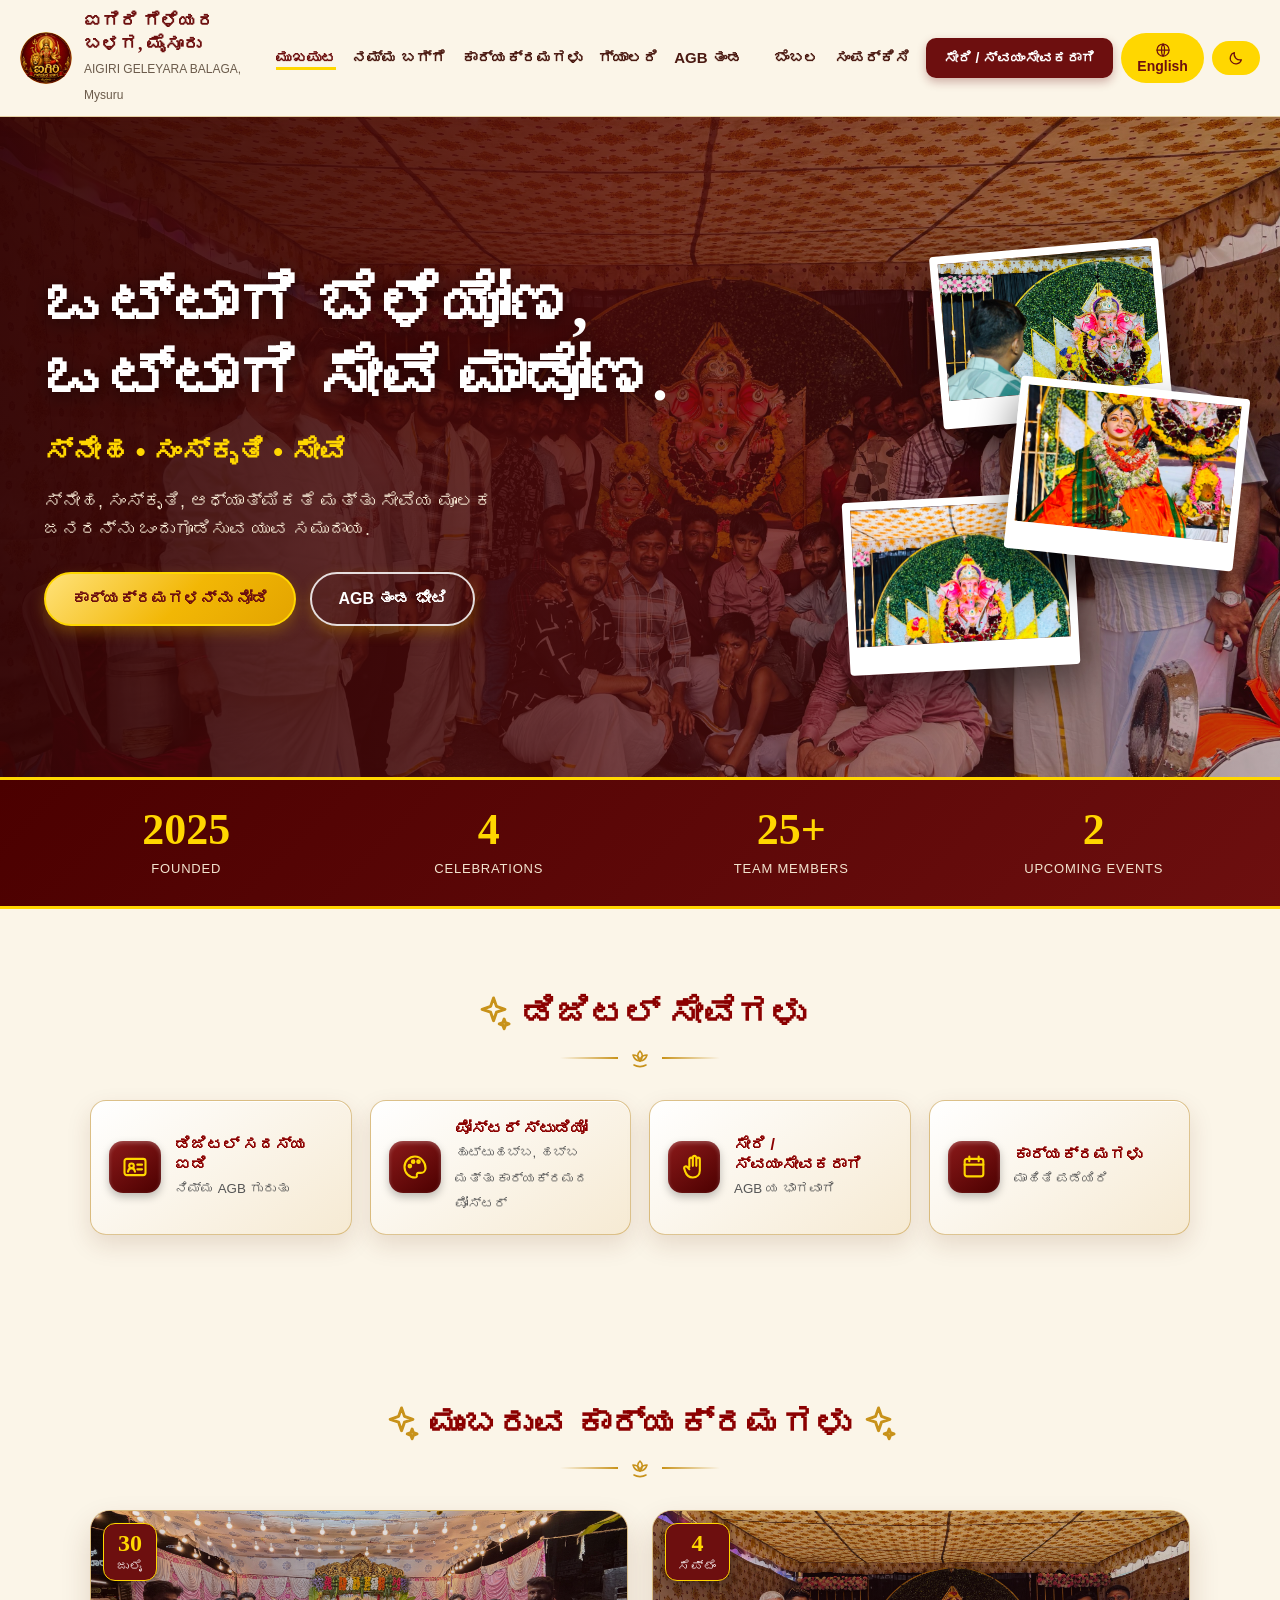
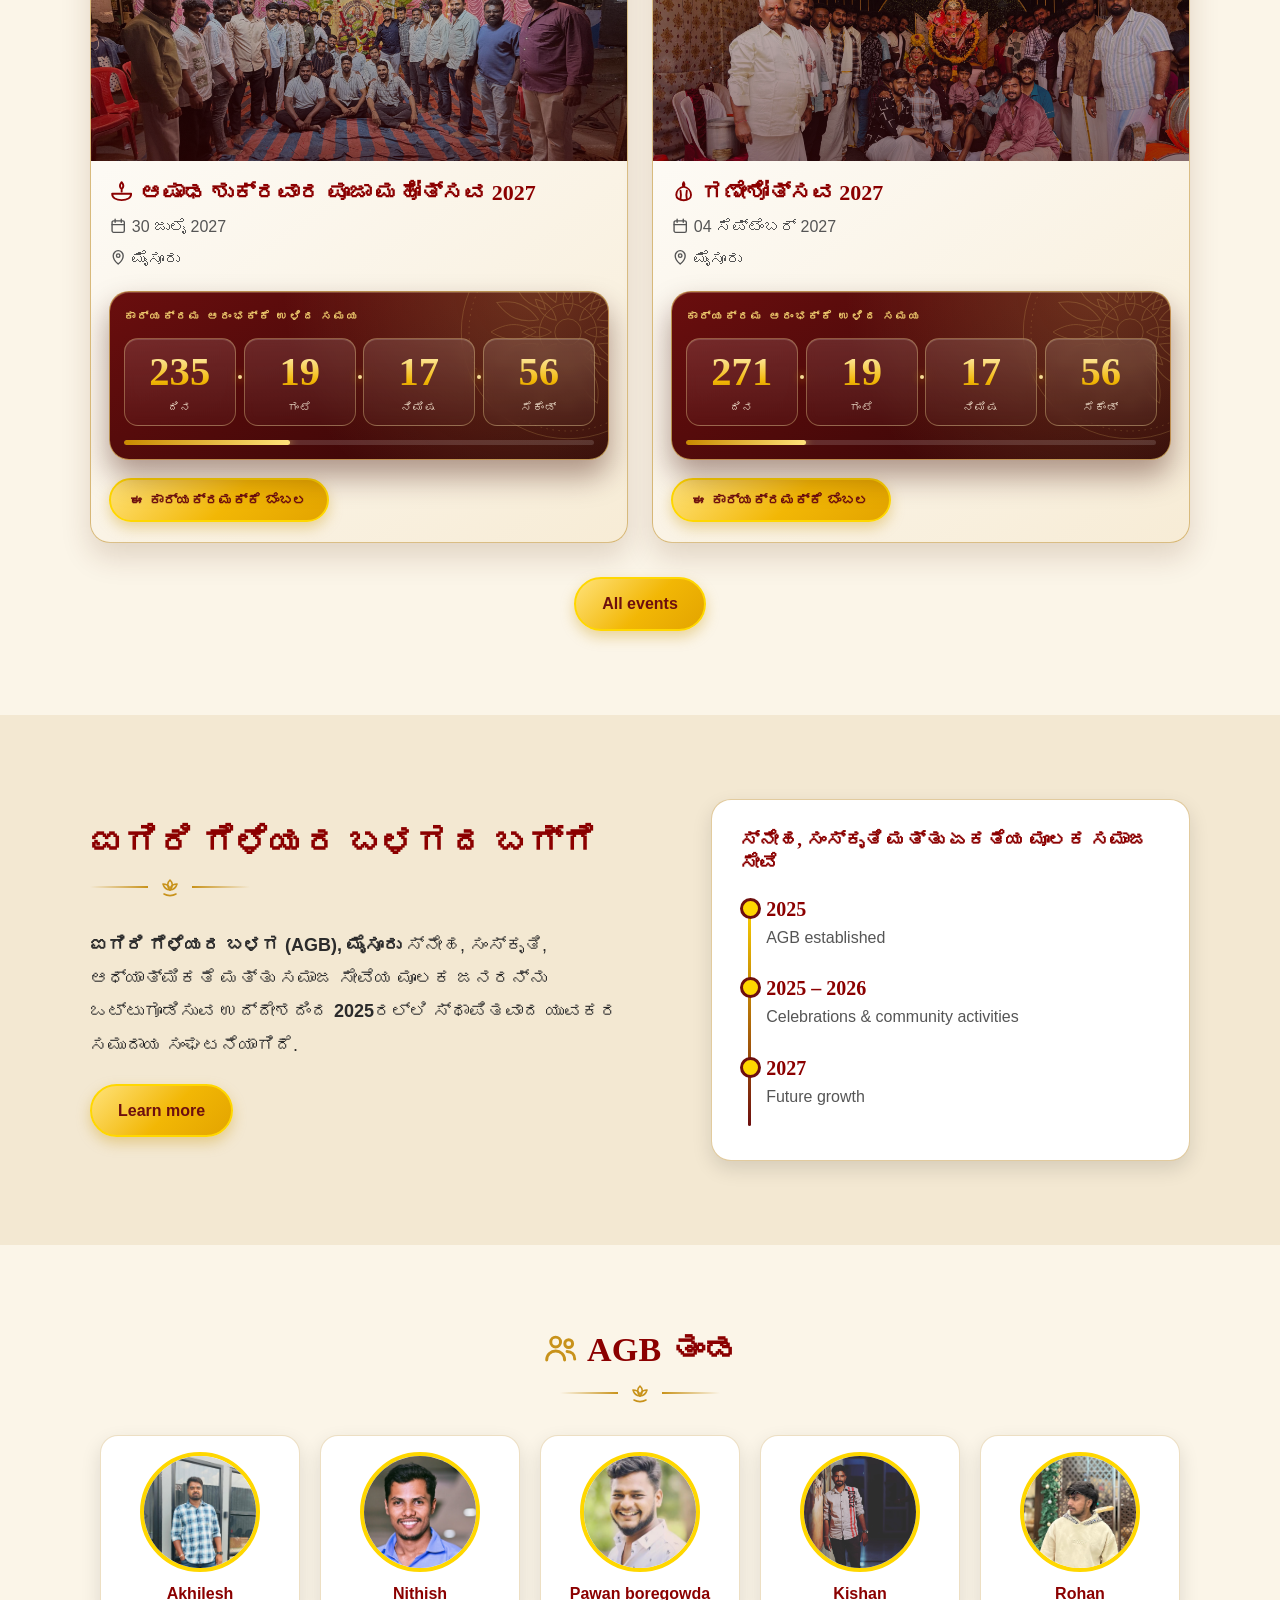
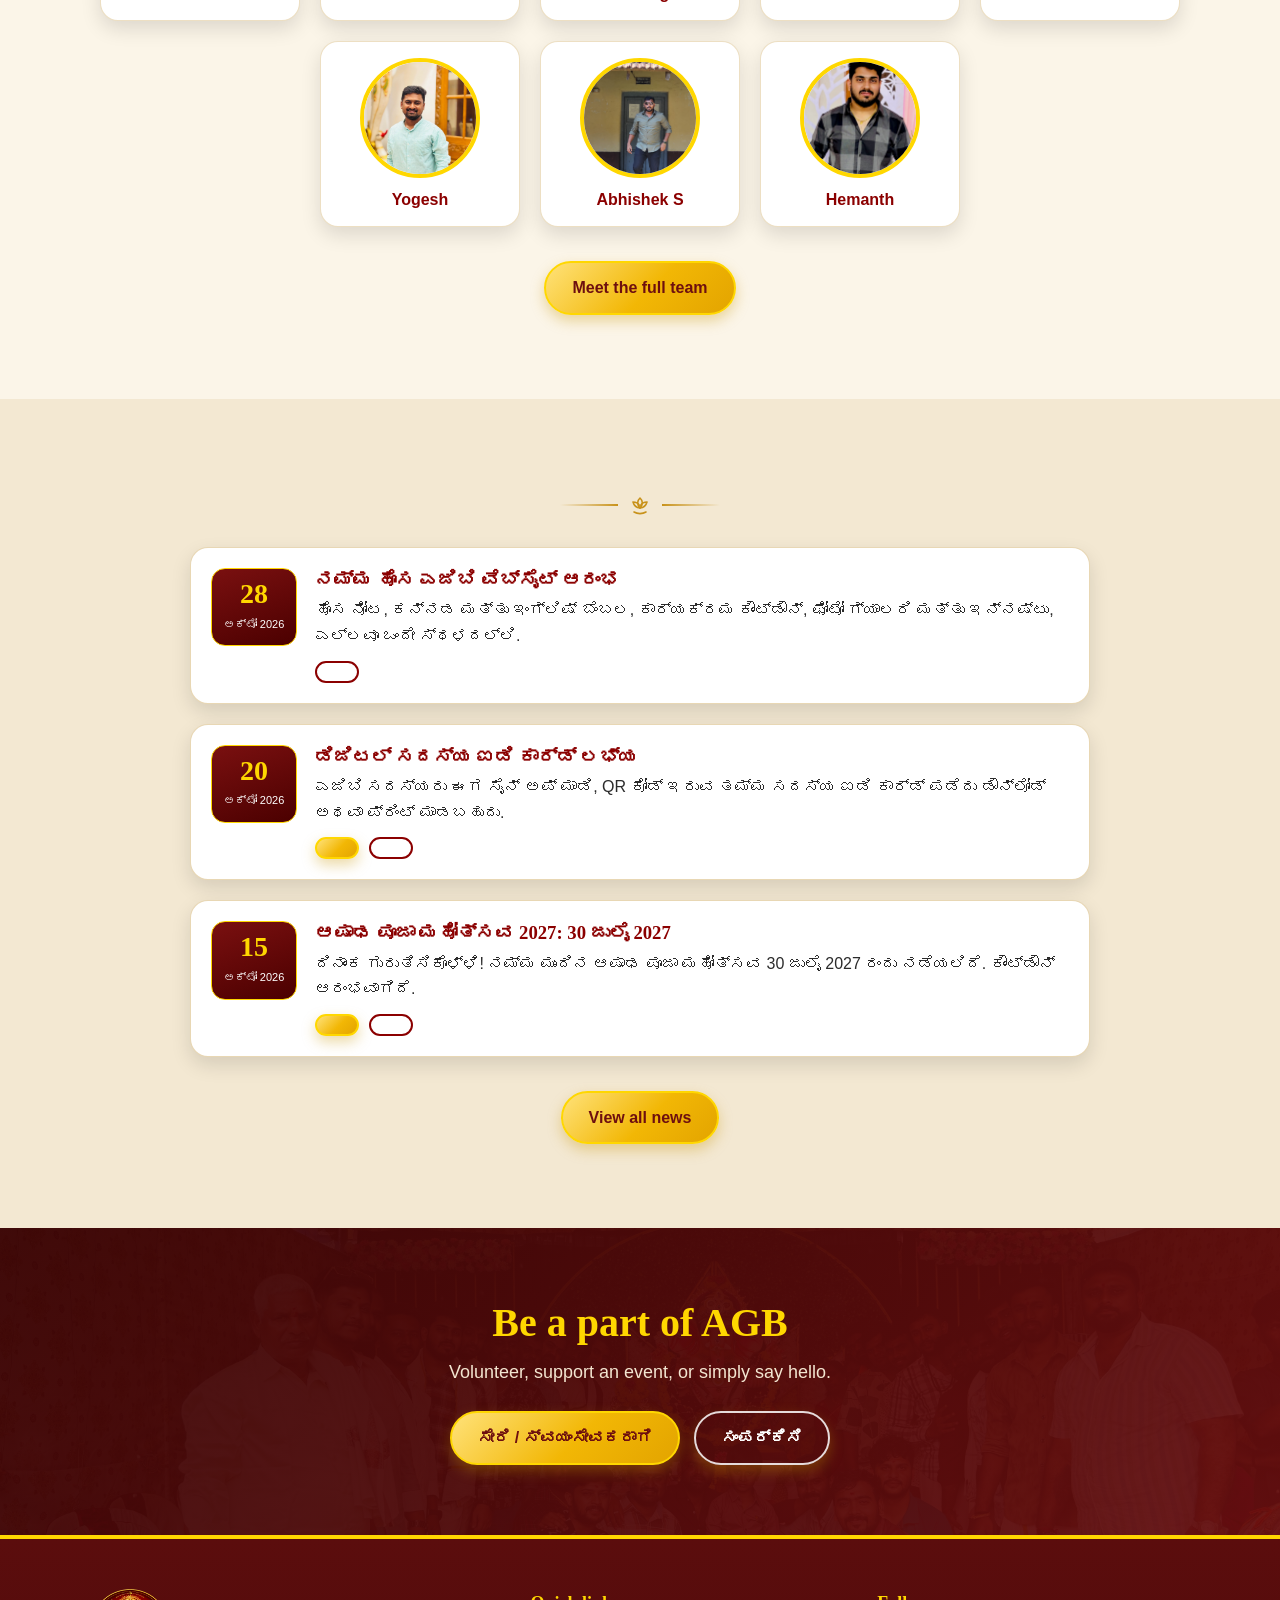
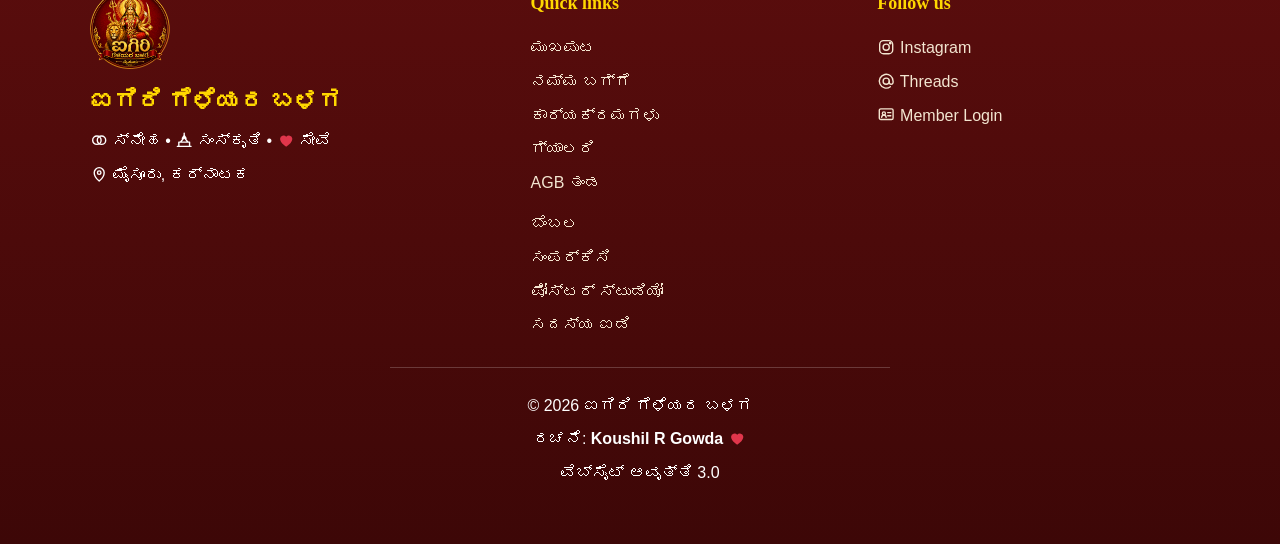
==== commit 5f5748e6: "Site update (unzipped from site-update.zip)" ====
--- a/index.html
+++ b/index.html
@@ -86,7 +86,7 @@
 <div class="lx-line"><span></span></div>
 </div>
 <header>
-<svg width="0" height="0" style="position:absolute" aria-hidden="true" focusable="false"><symbol id="i-lamp" viewBox="0 0 24 24"><path d="M3 14c0 4 4 6 9 6s9-2 9-6H3z"/><path d="M12 3c2 2.4 2.6 4.3 0 6.6-2.6-2.3-2-4.2 0-6.6z"/><path d="M12 10.5V12"/></symbol><symbol id="i-lotus" viewBox="0 0 24 24"><path d="M12 5c2.8 2.6 3.2 6 0 10-3.2-4-2.8-7.4 0-10z"/><path d="M12 15c-3.5-.3-6-2.4-7-6 3 0 5.2 1.2 6.2 3.2"/><path d="M12 15c3.5-.3 6-2.4 7-6-3 0-5.2 1.2-6.2 3.2"/><path d="M6 19c2 1.2 4 1.6 6 1.6s4-.4 6-1.6"/></symbol><symbol id="i-modak" viewBox="0 0 24 24"><path d="M12 3c1.2 2 .8 3.2 0 4.2 4 .8 7 4 7 8 0 3-3 5-7 5s-7-2-7-5c0-4 3-7.2 7-8-.8-1-1.2-2.2 0-4.2z"/><path d="M9 11c.6 3 .6 5.5 0 8M15 11c-.6 3-.6 5.5 0 8"/></symbol><symbol id="i-calendar" viewBox="0 0 24 24"><rect x="4" y="5" width="16" height="15" rx="2"/><path d="M4 10h16M8 3v4M16 3v4"/></symbol><symbol id="i-pin" viewBox="0 0 24 24"><path d="M12 21s-6.5-5.6-6.5-11a6.5 6.5 0 0113 0c0 5.4-6.5 11-6.5 11z"/><circle cx="12" cy="10" r="2.3"/></symbol><symbol id="i-people" viewBox="0 0 24 24"><circle cx="9" cy="8" r="3"/><path d="M3.5 19c0-3.2 2.5-5.5 5.5-5.5s5.5 2.3 5.5 5.5"/><circle cx="17" cy="9" r="2.4"/><path d="M16 13.8c2.8 0 4.7 1.9 4.7 4.7"/></symbol><symbol id="i-camera" viewBox="0 0 24 24"><rect x="3.5" y="3.5" width="17" height="17" rx="5"/><circle cx="12" cy="12" r="4"/><circle cx="17.3" cy="6.7" r=".9" fill="currentColor"/></symbol><symbol id="i-heart" viewBox="0 0 24 24"><path d="M12 20.5s-8-4.7-8-10.3A4.6 4.6 0 0112 7.6a4.6 4.6 0 018 2.6c0 5.6-8 10.3-8 10.3z" fill="currentColor" stroke="none"/></symbol><symbol id="i-united" viewBox="0 0 24 24"><circle cx="9" cy="12" r="5.5"/><circle cx="15" cy="12" r="5.5"/></symbol><symbol id="i-temple" viewBox="0 0 24 24"><path d="M12 2.8v3M9.5 9.5L12 5.8l2.5 3.7M7.5 14L12 8.6l4.5 5.4M5 20v-5.5h14V20M3 20h18"/></symbol><symbol id="i-idcard" viewBox="0 0 24 24"><rect x="3" y="5" width="18" height="14" rx="2"/><circle cx="9" cy="11" r="2"/><path d="M6 16c.4-2 1.6-3 3-3s2.6 1 3 3M14 10h4M14 14h4"/></symbol><symbol id="i-cake" viewBox="0 0 24 24"><path d="M4 20v-6h16v6zM6.5 14v-3h11v3M12 11V8"/><path d="M12 3.6c.8.9.8 1.6 0 2.2-.8-.6-.8-1.3 0-2.2z"/></symbol><symbol id="i-unlock" viewBox="0 0 24 24"><rect x="5" y="11" width="14" height="9" rx="2"/><path d="M8 11V8a4 4 0 017.5-1.8"/></symbol><symbol id="i-lock" viewBox="0 0 24 24"><rect x="5" y="11" width="14" height="9" rx="2"/><path d="M8 11V8a4 4 0 018 0v3"/></symbol><symbol id="i-door" viewBox="0 0 24 24"><path d="M10 4H6a2 2 0 00-2 2v12a2 2 0 002 2h4M15 8l4 4-4 4M19 12H9"/></symbol><symbol id="i-download" viewBox="0 0 24 24"><path d="M12 4v11M7.5 11l4.5 4.5 4.5-4.5M5 20h14"/></symbol><symbol id="i-document" viewBox="0 0 24 24"><path d="M7 3h7l4 4v14H7zM14 3v4h4M9.5 12h6M9.5 16h6"/></symbol><symbol id="i-printer" viewBox="0 0 24 24"><path d="M7 9V4h10v5M7 17H5a1.5 1.5 0 01-1.5-1.5v-5A1.5 1.5 0 015 9h14a1.5 1.5 0 011.5 1.5v5A1.5 1.5 0 0119 17h-2M7 14h10v7H7z"/></symbol><symbol id="i-check" viewBox="0 0 24 24"><circle cx="12" cy="12" r="9"/><path d="M8 12.3l2.7 2.7L16 9.5"/></symbol><symbol id="i-tick" viewBox="0 0 24 24"><path d="M5 12.5l4.5 4.5L19 7.5"/></symbol><symbol id="i-hourglass" viewBox="0 0 24 24"><path d="M7 3h10M7 21h10M8 3c0 5 3 6 4 9-1 3-4 4-4 9M16 3c0 5-3 6-4 9 1 3 4 4 4 9"/></symbol><symbol id="i-cross" viewBox="0 0 24 24"><circle cx="12" cy="12" r="9"/><path d="M9 9l6 6M15 9l-6 6"/></symbol><symbol id="i-warning" viewBox="0 0 24 24"><path d="M12 3.5l9 16H3zM12 10v4.5M12 17.2v.1"/></symbol><symbol id="i-sparkle" viewBox="0 0 24 24"><path d="M12 3l1.8 5.2L19 10l-5.2 1.8L12 17l-1.8-5.2L5 10l5.2-1.8zM18.5 16l.8 2.2 2.2.8-2.2.8-.8 2.2-.8-2.2-2.2-.8 2.2-.8z"/></symbol><symbol id="i-phone" viewBox="0 0 24 24"><path d="M6.5 3.5h3l1.5 4-2 1.3a11 11 0 005.2 5.2l1.3-2 4 1.5v3a2.5 2.5 0 01-2.7 2.5C10 18.5 5.5 14 4.2 6.2A2.5 2.5 0 016.5 3.5z"/></symbol><symbol id="i-mail" viewBox="0 0 24 24"><rect x="3" y="5" width="18" height="14" rx="2"/><path d="M3.5 7l8.5 6 8.5-6"/></symbol><symbol id="i-map" viewBox="0 0 24 24"><path d="M9 4L3.5 6v14L9 18l6 2 5.5-2V4L15 6zM9 4v14M15 6v14"/></symbol><symbol id="i-at" viewBox="0 0 24 24"><circle cx="12" cy="12" r="4"/><path d="M16 12v1.5a2.5 2.5 0 005 0V12a9 9 0 10-3.6 7.2"/></symbol><symbol id="i-globe" viewBox="0 0 24 24"><circle cx="12" cy="12" r="9"/><path d="M3 12h18M12 3c3 3 3 15 0 18M12 3c-3 3-3 15 0 18"/></symbol><symbol id="i-moon" viewBox="0 0 24 24"><path d="M20 14.5A8.5 8.5 0 019.5 4a8.5 8.5 0 1010.5 10.5z"/></symbol><symbol id="i-sun" viewBox="0 0 24 24"><circle cx="12" cy="12" r="4"/><path d="M12 2.5V5M12 19v2.5M2.5 12H5M19 12h2.5M5.2 5.2L7 7M17 17l1.8 1.8M18.8 5.2L17 7M7 17l-1.8 1.8"/></symbol><symbol id="i-arrowup" viewBox="0 0 24 24"><path d="M12 19V6M6.5 11.5L12 6l5.5 5.5"/></symbol><symbol id="i-gift" viewBox="0 0 24 24"><rect x="4" y="10" width="16" height="10" rx="1"/><rect x="3" y="7" width="18" height="3"/><path d="M12 7v13M12 7C10 7 8 6 8 4.5S10 3 12 7c2-4 4-3 4-2.5S14 7 12 7"/></symbol><symbol id="i-bowl" viewBox="0 0 24 24"><path d="M3.5 11h17a8.5 7 0 01-17 0zM8 7c0-1.5 1.5-1.5 1.5-3M12 7c0-1.5 1.5-1.5 1.5-3M16 7c0-1.5 1.5-1.5 1.5-3"/></symbol><symbol id="i-music" viewBox="0 0 24 24"><path d="M9 18V6l10-2v12M9 18a2.5 2.5 0 11-5 0 2.5 2.5 0 015 0zM19 16a2.5 2.5 0 11-5 0 2.5 2.5 0 015 0z"/></symbol><symbol id="i-hand" viewBox="0 0 24 24"><path d="M8 12V5.5a1.5 1.5 0 013 0V11M11 11V4a1.5 1.5 0 013 0v7M14 11V5.5a1.5 1.5 0 013 0V15c0 3.5-2.5 6-6 6s-5.5-2-6.5-5l-1-3a1.5 1.5 0 012.7-1L8 14"/></symbol><symbol id="i-clock" viewBox="0 0 24 24"><circle cx="12" cy="12" r="9"/><path d="M12 7v5l3.5 2"/></symbol><symbol id="i-namaste" viewBox="0 0 24 24"><path d="M12 20c-3.5 0-6-2.2-6-5.5 0-3 2-5 4.2-7 .6-.5 1.8-.5 1.8-1.5 0 1 1.2 1 1.8 1.5 2.2 2 4.2 4 4.2 7 0 3.3-2.5 5.5-6 5.5zM12 7v13"/></symbol><symbol id="i-chat" viewBox="0 0 24 24"><path d="M4.5 5.5h15v10.5H10l-4.5 4v-4h-1z"/></symbol><symbol id="i-play" viewBox="0 0 24 24"><path d="M8 5v14l11-7z" fill="currentColor" stroke="none"/></symbol><symbol id="i-diamond" viewBox="0 0 24 24"><path d="M12 4l6 8-6 8-6-8z" fill="currentColor" stroke="none"/></symbol><symbol id="i-user" viewBox="0 0 24 24"><circle cx="12" cy="8" r="4"/><path d="M4.5 20c.8-4 3.7-6 7.5-6s6.700 2 7.500 6"/></symbol><symbol id="i-wrench" viewBox="0 0 24 24"><path d="M14.5 6.5a4 4 0 00-5 5L4 17l3 3 5.500-5.500a4 4 0 005-5l-2.500 2.500-2.500-.5-.5-2.500z"/></symbol><symbol id="i-home" viewBox="0 0 24 24"><path d="M4 11l8-7 8 7M6 10v10h12V10M10 20v-5h4v5"/></symbol><symbol id="i-image" viewBox="0 0 24 24"><rect x="3" y="4" width="18" height="16" rx="2"/><circle cx="9" cy="10" r="1.800"/><path d="M3.500 17l5-5 4 4 3-3 5 5"/></symbol></svg>
+<svg width="0" height="0" style="position:absolute" aria-hidden="true" focusable="false"><symbol id="i-lamp" viewBox="0 0 24 24"><path d="M3 14c0 4 4 6 9 6s9-2 9-6H3z"/><path d="M12 3c2 2.4 2.6 4.3 0 6.6-2.6-2.3-2-4.2 0-6.6z"/><path d="M12 10.5V12"/></symbol><symbol id="i-lotus" viewBox="0 0 24 24"><path d="M12 5c2.8 2.6 3.2 6 0 10-3.2-4-2.8-7.4 0-10z"/><path d="M12 15c-3.5-.3-6-2.4-7-6 3 0 5.2 1.2 6.2 3.2"/><path d="M12 15c3.5-.3 6-2.4 7-6-3 0-5.2 1.2-6.2 3.2"/><path d="M6 19c2 1.2 4 1.6 6 1.6s4-.4 6-1.6"/></symbol><symbol id="i-modak" viewBox="0 0 24 24"><path d="M12 3c1.2 2 .8 3.2 0 4.2 4 .8 7 4 7 8 0 3-3 5-7 5s-7-2-7-5c0-4 3-7.2 7-8-.8-1-1.2-2.2 0-4.2z"/><path d="M9 11c.6 3 .6 5.5 0 8M15 11c-.6 3-.6 5.5 0 8"/></symbol><symbol id="i-calendar" viewBox="0 0 24 24"><rect x="4" y="5" width="16" height="15" rx="2"/><path d="M4 10h16M8 3v4M16 3v4"/></symbol><symbol id="i-pin" viewBox="0 0 24 24"><path d="M12 21s-6.5-5.6-6.5-11a6.5 6.5 0 0113 0c0 5.4-6.5 11-6.5 11z"/><circle cx="12" cy="10" r="2.3"/></symbol><symbol id="i-people" viewBox="0 0 24 24"><circle cx="9" cy="8" r="3"/><path d="M3.5 19c0-3.2 2.5-5.5 5.5-5.5s5.5 2.3 5.5 5.5"/><circle cx="17" cy="9" r="2.4"/><path d="M16 13.8c2.8 0 4.7 1.9 4.7 4.7"/></symbol><symbol id="i-camera" viewBox="0 0 24 24"><rect x="3.5" y="3.5" width="17" height="17" rx="5"/><circle cx="12" cy="12" r="4"/><circle cx="17.3" cy="6.7" r=".9" fill="currentColor"/></symbol><symbol id="i-heart" viewBox="0 0 24 24"><path d="M12 20.5s-8-4.7-8-10.3A4.6 4.6 0 0112 7.6a4.6 4.6 0 018 2.6c0 5.6-8 10.3-8 10.3z" fill="currentColor" stroke="none"/></symbol><symbol id="i-united" viewBox="0 0 24 24"><circle cx="9" cy="12" r="5.5"/><circle cx="15" cy="12" r="5.5"/></symbol><symbol id="i-temple" viewBox="0 0 24 24"><path d="M12 2.8v3M9.5 9.5L12 5.8l2.5 3.7M7.5 14L12 8.6l4.5 5.4M5 20v-5.5h14V20M3 20h18"/></symbol><symbol id="i-idcard" viewBox="0 0 24 24"><rect x="3" y="5" width="18" height="14" rx="2"/><circle cx="9" cy="11" r="2"/><path d="M6 16c.4-2 1.6-3 3-3s2.6 1 3 3M14 10h4M14 14h4"/></symbol><symbol id="i-palette" viewBox="0 0 24 24"><path d="M12 3a9 9 0 100 18c1.2 0 1.9-.9 1.6-1.9-.3-1.1.4-2.1 1.5-2.1H17a4 4 0 004-4c0-5-4-10-9-10z"/><circle cx="7.6" cy="11.2" r="1.1"/><circle cx="10.4" cy="7.4" r="1.1"/><circle cx="15" cy="7.4" r="1.1"/></symbol><symbol id="i-cake" viewBox="0 0 24 24"><path d="M4 20v-6h16v6zM6.5 14v-3h11v3M12 11V8"/><path d="M12 3.6c.8.9.8 1.6 0 2.2-.8-.6-.8-1.3 0-2.2z"/></symbol><symbol id="i-unlock" viewBox="0 0 24 24"><rect x="5" y="11" width="14" height="9" rx="2"/><path d="M8 11V8a4 4 0 017.5-1.8"/></symbol><symbol id="i-lock" viewBox="0 0 24 24"><rect x="5" y="11" width="14" height="9" rx="2"/><path d="M8 11V8a4 4 0 018 0v3"/></symbol><symbol id="i-door" viewBox="0 0 24 24"><path d="M10 4H6a2 2 0 00-2 2v12a2 2 0 002 2h4M15 8l4 4-4 4M19 12H9"/></symbol><symbol id="i-download" viewBox="0 0 24 24"><path d="M12 4v11M7.5 11l4.5 4.5 4.5-4.5M5 20h14"/></symbol><symbol id="i-document" viewBox="0 0 24 24"><path d="M7 3h7l4 4v14H7zM14 3v4h4M9.5 12h6M9.5 16h6"/></symbol><symbol id="i-printer" viewBox="0 0 24 24"><path d="M7 9V4h10v5M7 17H5a1.5 1.5 0 01-1.5-1.5v-5A1.5 1.5 0 015 9h14a1.5 1.5 0 011.5 1.5v5A1.5 1.5 0 0119 17h-2M7 14h10v7H7z"/></symbol><symbol id="i-check" viewBox="0 0 24 24"><circle cx="12" cy="12" r="9"/><path d="M8 12.3l2.7 2.7L16 9.5"/></symbol><symbol id="i-tick" viewBox="0 0 24 24"><path d="M5 12.5l4.5 4.5L19 7.5"/></symbol><symbol id="i-hourglass" viewBox="0 0 24 24"><path d="M7 3h10M7 21h10M8 3c0 5 3 6 4 9-1 3-4 4-4 9M16 3c0 5-3 6-4 9 1 3 4 4 4 9"/></symbol><symbol id="i-cross" viewBox="0 0 24 24"><circle cx="12" cy="12" r="9"/><path d="M9 9l6 6M15 9l-6 6"/></symbol><symbol id="i-warning" viewBox="0 0 24 24"><path d="M12 3.5l9 16H3zM12 10v4.5M12 17.2v.1"/></symbol><symbol id="i-sparkle" viewBox="0 0 24 24"><path d="M12 3l1.8 5.2L19 10l-5.2 1.8L12 17l-1.8-5.2L5 10l5.2-1.8zM18.5 16l.8 2.2 2.2.8-2.2.8-.8 2.2-.8-2.2-2.2-.8 2.2-.8z"/></symbol><symbol id="i-phone" viewBox="0 0 24 24"><path d="M6.5 3.5h3l1.5 4-2 1.3a11 11 0 005.2 5.2l1.3-2 4 1.5v3a2.5 2.5 0 01-2.7 2.5C10 18.5 5.5 14 4.2 6.2A2.5 2.5 0 016.5 3.5z"/></symbol><symbol id="i-mail" viewBox="0 0 24 24"><rect x="3" y="5" width="18" height="14" rx="2"/><path d="M3.5 7l8.5 6 8.5-6"/></symbol><symbol id="i-map" viewBox="0 0 24 24"><path d="M9 4L3.5 6v14L9 18l6 2 5.5-2V4L15 6zM9 4v14M15 6v14"/></symbol><symbol id="i-at" viewBox="0 0 24 24"><circle cx="12" cy="12" r="4"/><path d="M16 12v1.5a2.5 2.5 0 005 0V12a9 9 0 10-3.6 7.2"/></symbol><symbol id="i-globe" viewBox="0 0 24 24"><circle cx="12" cy="12" r="9"/><path d="M3 12h18M12 3c3 3 3 15 0 18M12 3c-3 3-3 15 0 18"/></symbol><symbol id="i-moon" viewBox="0 0 24 24"><path d="M20 14.5A8.5 8.5 0 019.5 4a8.5 8.5 0 1010.5 10.5z"/></symbol><symbol id="i-sun" viewBox="0 0 24 24"><circle cx="12" cy="12" r="4"/><path d="M12 2.5V5M12 19v2.5M2.5 12H5M19 12h2.5M5.2 5.2L7 7M17 17l1.8 1.8M18.8 5.2L17 7M7 17l-1.8 1.8"/></symbol><symbol id="i-arrowup" viewBox="0 0 24 24"><path d="M12 19V6M6.5 11.5L12 6l5.5 5.5"/></symbol><symbol id="i-gift" viewBox="0 0 24 24"><rect x="4" y="10" width="16" height="10" rx="1"/><rect x="3" y="7" width="18" height="3"/><path d="M12 7v13M12 7C10 7 8 6 8 4.5S10 3 12 7c2-4 4-3 4-2.5S14 7 12 7"/></symbol><symbol id="i-bowl" viewBox="0 0 24 24"><path d="M3.5 11h17a8.5 7 0 01-17 0zM8 7c0-1.5 1.5-1.5 1.5-3M12 7c0-1.5 1.5-1.5 1.5-3M16 7c0-1.5 1.5-1.5 1.5-3"/></symbol><symbol id="i-music" viewBox="0 0 24 24"><path d="M9 18V6l10-2v12M9 18a2.5 2.5 0 11-5 0 2.5 2.5 0 015 0zM19 16a2.5 2.5 0 11-5 0 2.5 2.5 0 015 0z"/></symbol><symbol id="i-hand" viewBox="0 0 24 24"><path d="M8 12V5.5a1.5 1.5 0 013 0V11M11 11V4a1.5 1.5 0 013 0v7M14 11V5.5a1.5 1.5 0 013 0V15c0 3.5-2.5 6-6 6s-5.5-2-6.5-5l-1-3a1.5 1.5 0 012.7-1L8 14"/></symbol><symbol id="i-clock" viewBox="0 0 24 24"><circle cx="12" cy="12" r="9"/><path d="M12 7v5l3.5 2"/></symbol><symbol id="i-namaste" viewBox="0 0 24 24"><path d="M12 20c-3.5 0-6-2.2-6-5.5 0-3 2-5 4.2-7 .6-.5 1.8-.5 1.8-1.5 0 1 1.2 1 1.8 1.5 2.2 2 4.2 4 4.2 7 0 3.3-2.5 5.5-6 5.5zM12 7v13"/></symbol><symbol id="i-chat" viewBox="0 0 24 24"><path d="M4.5 5.5h15v10.5H10l-4.5 4v-4h-1z"/></symbol><symbol id="i-play" viewBox="0 0 24 24"><path d="M8 5v14l11-7z" fill="currentColor" stroke="none"/></symbol><symbol id="i-diamond" viewBox="0 0 24 24"><path d="M12 4l6 8-6 8-6-8z" fill="currentColor" stroke="none"/></symbol><symbol id="i-user" viewBox="0 0 24 24"><circle cx="12" cy="8" r="4"/><path d="M4.5 20c.8-4 3.7-6 7.5-6s6.700 2 7.500 6"/></symbol><symbol id="i-wrench" viewBox="0 0 24 24"><path d="M14.5 6.5a4 4 0 00-5 5L4 17l3 3 5.500-5.500a4 4 0 005-5l-2.500 2.500-2.500-.5-.5-2.500z"/></symbol><symbol id="i-home" viewBox="0 0 24 24"><path d="M4 11l8-7 8 7M6 10v10h12V10M10 20v-5h4v5"/></symbol><symbol id="i-image" viewBox="0 0 24 24"><rect x="3" y="4" width="18" height="16" rx="2"/><circle cx="9" cy="10" r="1.800"/><path d="M3.500 17l5-5 4 4 3-3 5 5"/></symbol></svg>
 <nav class="navbar">
 <a class="logo" href="index.html">
 <img src="images/logo.png" alt="Logo" width="52" height="52">
@@ -147,7 +147,7 @@
 <h2 class="section-title" data-i18n="de-title">✨ Digital Ecosystem</h2>
 <div class="eco">
 <a href="member.html"><span class="eco-icon">🪪</span><span><b data-i18n="de-member">Digital Member ID</b><small data-i18n="de-member-s">Your AGB identity</small></span></a>
-<a href="poster.html"><span class="eco-icon">🎂</span><span><b data-i18n="de-poster">Birthday Poster Maker</b><small data-i18n="de-poster-s">Celebrate special moments</small></span></a>
+<a href="poster.html"><span class="eco-icon">🎨</span><span><b data-i18n="de-poster">Poster Studio</b><small data-i18n="de-poster-s">Celebrate special moments</small></span></a>
 <a href="support.html"><span class="eco-icon">🙋</span><span><b data-i18n="de-join">Join / Volunteer</b><small data-i18n="de-join-s">Be part of AGB</small></span></a>
 <a href="events.html"><span class="eco-icon">📅</span><span><b data-i18n="de-events">Events</b><small data-i18n="de-events-s">Stay updated</small></span></a>
 </div>
@@ -365,7 +365,7 @@
 <a href="news.html"><svg class="ic" aria-hidden="true"><use href="#i-document"></use></svg><span data-i18n="nav-news">News</span></a>
 <a href="support.html"><svg class="ic" aria-hidden="true"><use href="#i-united"></use></svg><span data-i18n="nav-sponsor">Support</span></a>
 <a href="contact.html"><svg class="ic" aria-hidden="true"><use href="#i-phone"></use></svg><span data-i18n="nav-contact">Contact</span></a>
-<a href="poster.html"><svg class="ic" aria-hidden="true"><use href="#i-cake"></use></svg><span data-i18n="sheet-birthday">Birthday Poster</span></a>
+<a href="poster.html"><svg class="ic" aria-hidden="true"><use href="#i-palette"></use></svg><span data-i18n="sheet-birthday">Birthday Poster</span></a>
 <a href="member.html"><svg class="ic" aria-hidden="true"><use href="#i-idcard"></use></svg><span data-i18n="sheet-member">Member ID</span></a>
 </div>
 <nav class="tabbar" aria-label="Quick menu">
--- a/css/style.css
+++ b/css/style.css
@@ -4471,3 +4471,65 @@
     .studio-preview { position: static; }
     .jump-preview.show { display: block; }
 }
+
+
+/* =====================================================
+   30. TEMPLATE STRIP (birthday templates)
+   ===================================================== */
+.tpl-strip {
+    display: flex;
+    gap: 10px;
+    padding: 4px 2px 12px;
+    overflow-x: auto;
+    scroll-snap-type: x proximity;
+}
+
+.tpl-strip button {
+    flex: 0 0 auto;
+    width: 104px;
+    padding: 4px;
+    font: inherit;
+    font-size: 11px;
+    font-weight: 700;
+    color: var(--text);
+    text-align: center;
+    background: transparent;
+    border: 2px solid transparent;
+    border-radius: 14px;
+    scroll-snap-align: start;
+    cursor: pointer;
+}
+
+.tpl-strip canvas {
+    display: block;
+    width: 100%;
+    height: auto;
+    margin-bottom: 4px;
+    background: #ddd;
+    border-radius: 8px;
+    box-shadow: 0 3px 10px rgba(0, 0, 0, .3);
+}
+
+.tpl-strip button.on { background: rgba(255, 210, 70, .18); border-color: var(--gold); }
+.tpl-strip button.off { opacity: .35; cursor: not-allowed; }
+
+
+/* =====================================================
+   31. MOBILE FIXES + ID CARD COLOUR CHOOSER
+   ===================================================== */
+/* the long template strip must scroll inside its box, not stretch the whole page */
+.studio > * { min-width: 0; }
+.studio-controls { min-width: 0; max-width: 100%; }
+.tpl-strip { max-width: 100%; }
+
+/* gold buttons keep dark text, even inside a form label (was gold on gold) */
+.field label.btn,
+.field label.btn span { color: #4b0000; font-size: 15px; }
+.field label.btn { display: block; text-align: center; margin-bottom: 0; }
+
+/* active tab was dark red on near-black in night mode */
+body.dark-mode .tabbar a.on,
+body.dark-mode .tabbar a.on * { color: #FFD700 !important; }
+
+.card-designs { max-width: 460px; margin: 0 auto 22px; text-align: center; }
+.card-designs .themes { max-width: 420px; margin: 0 auto; }
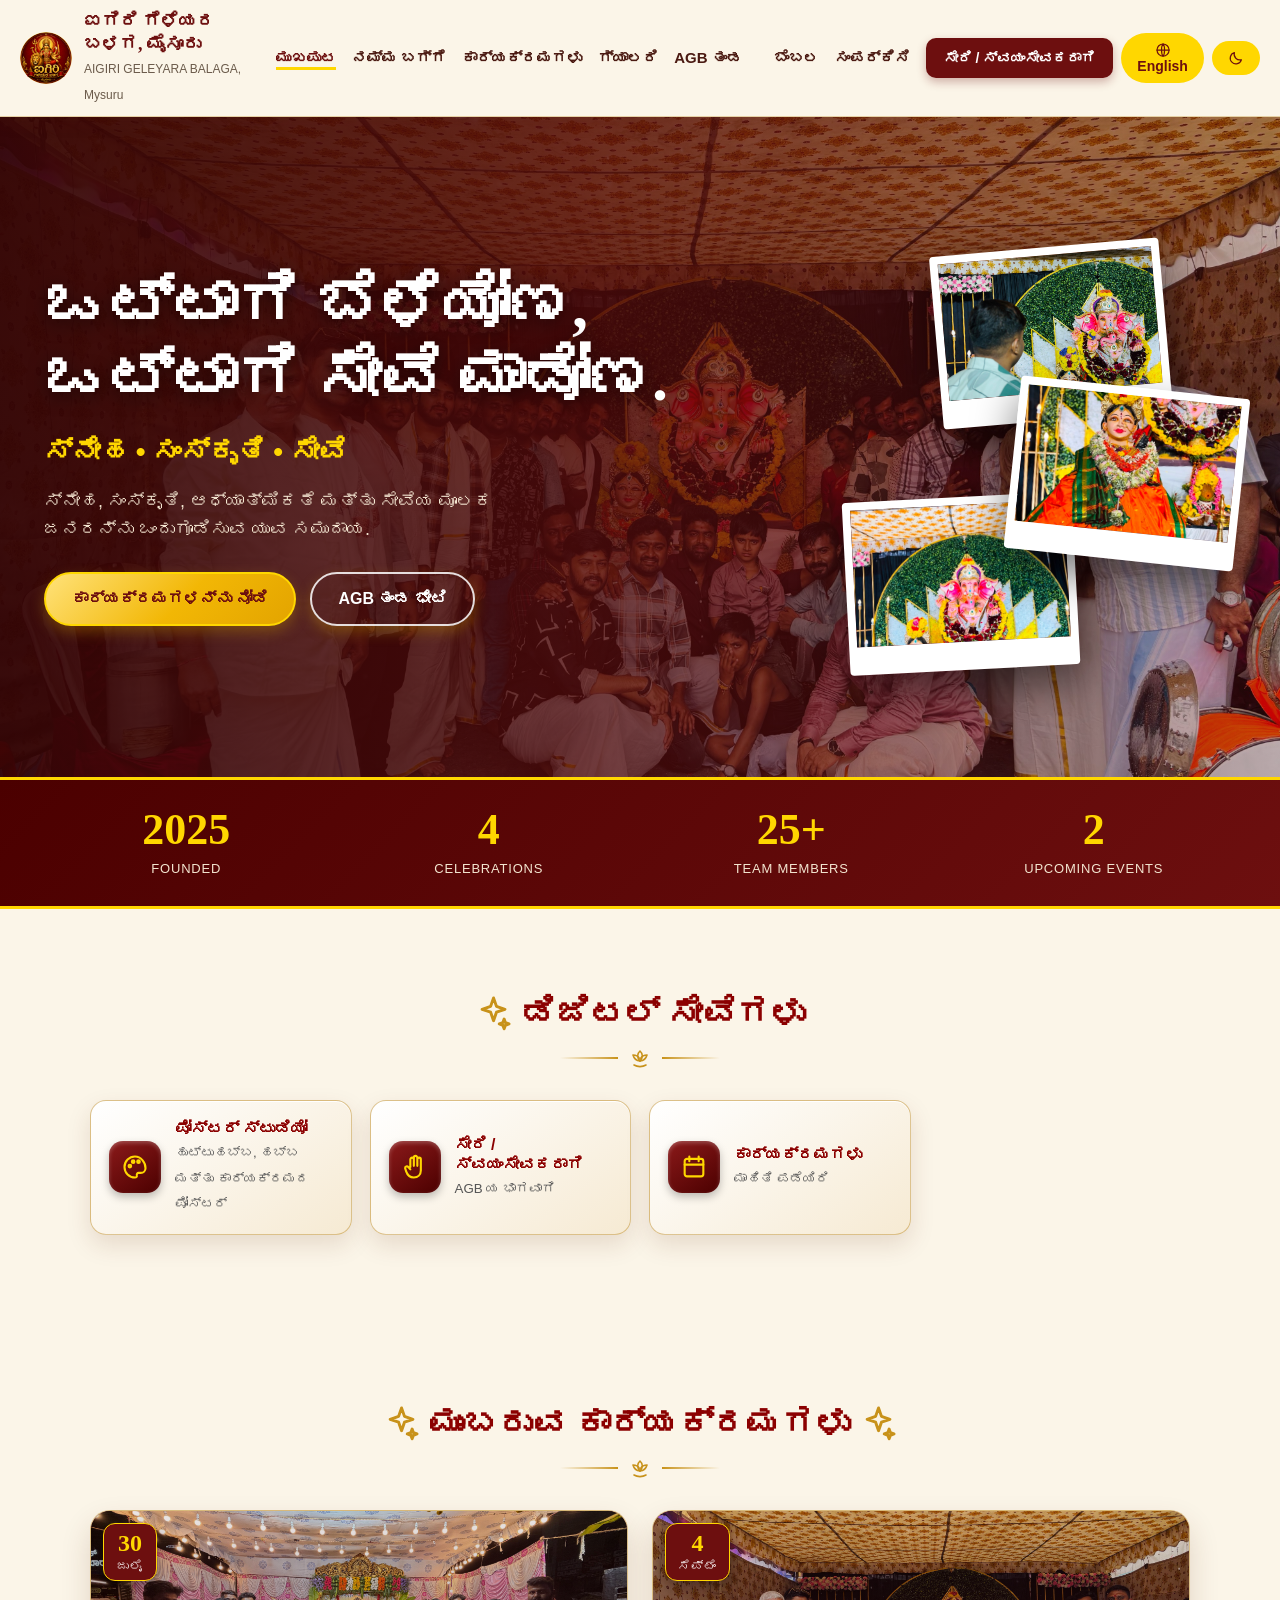
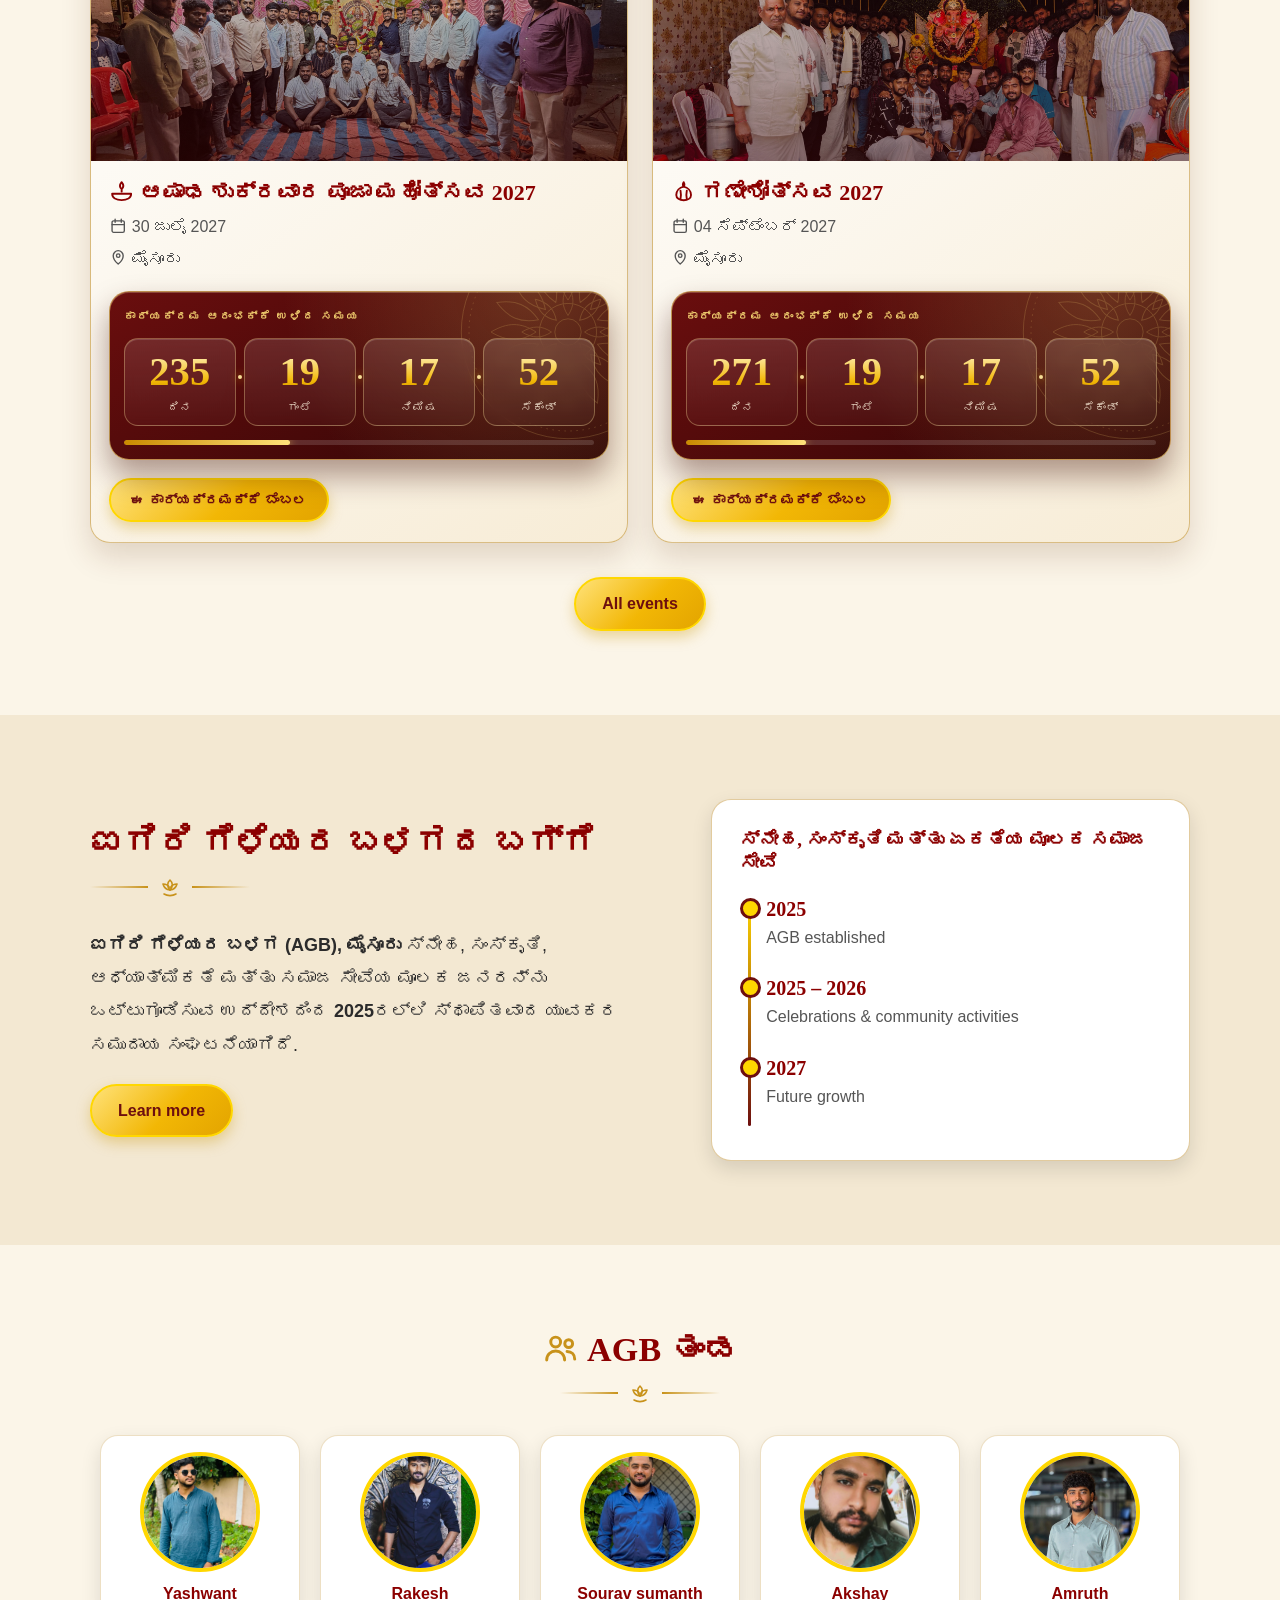
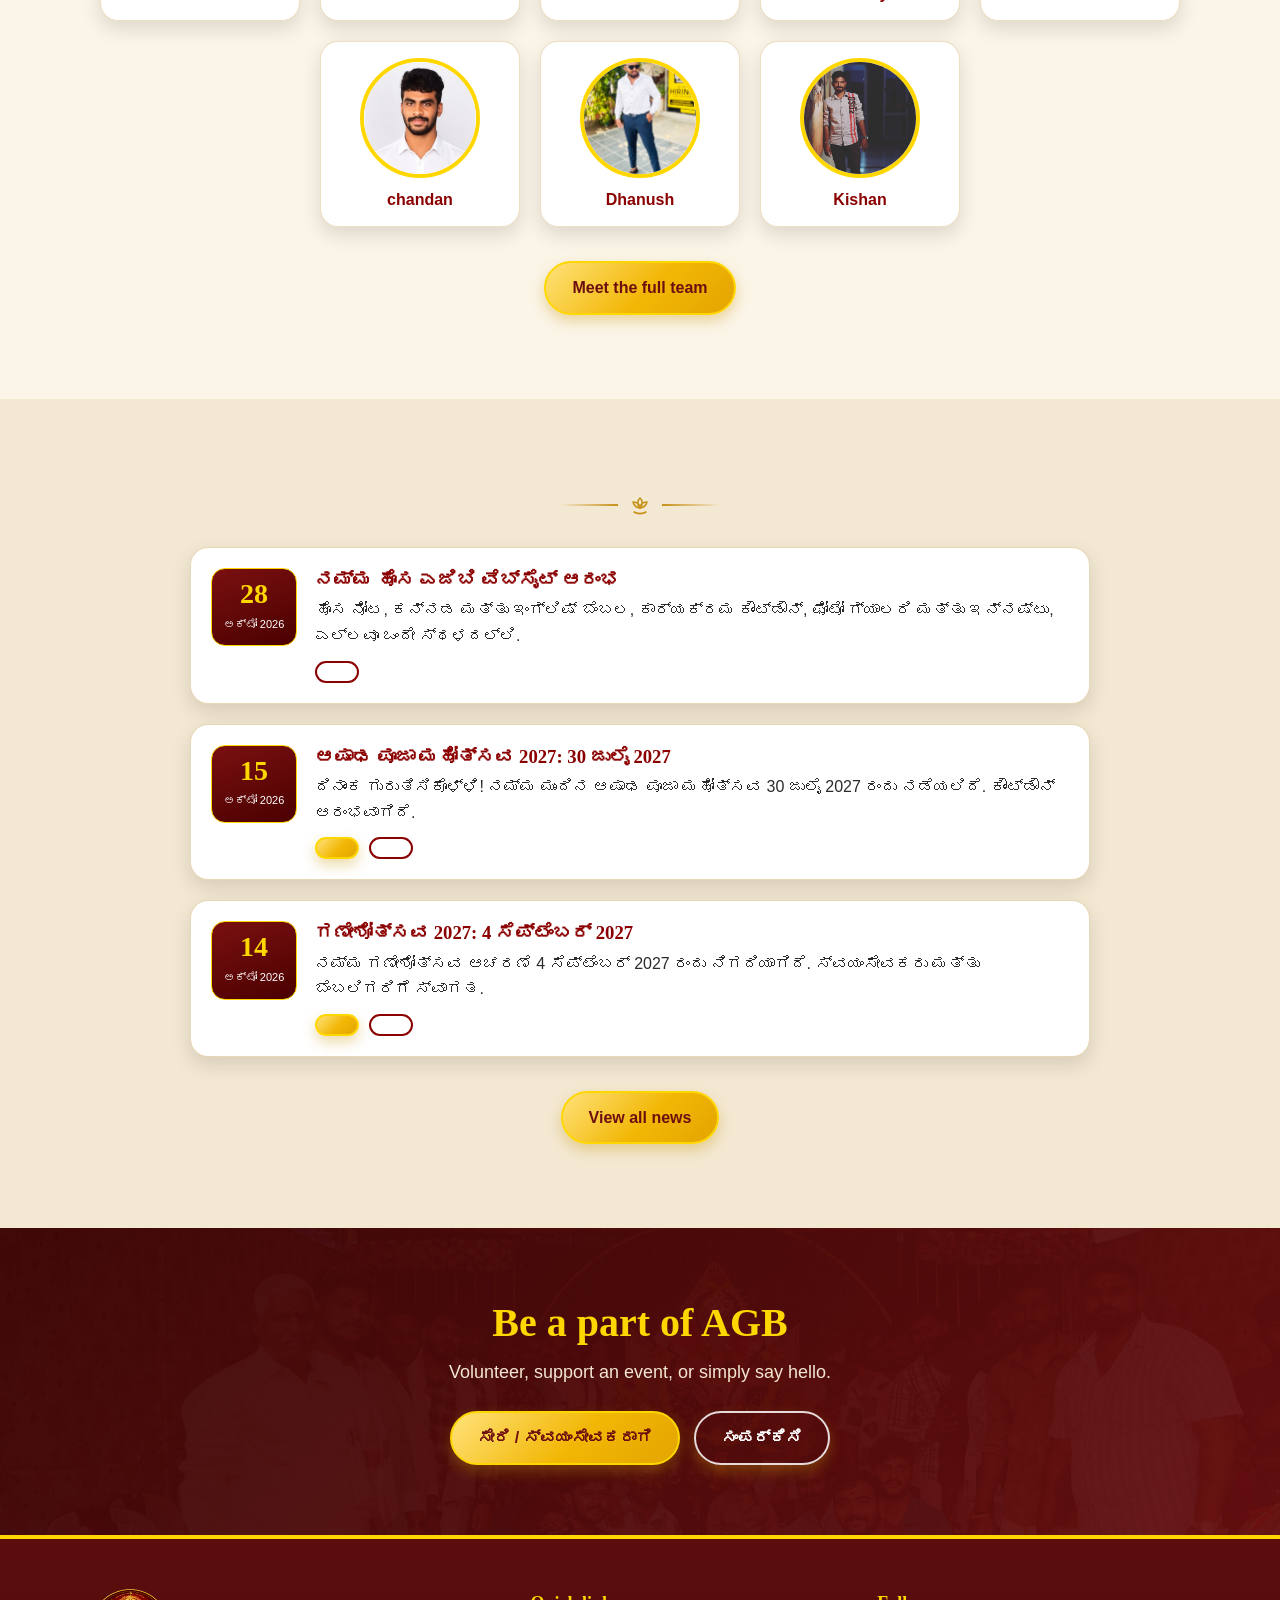
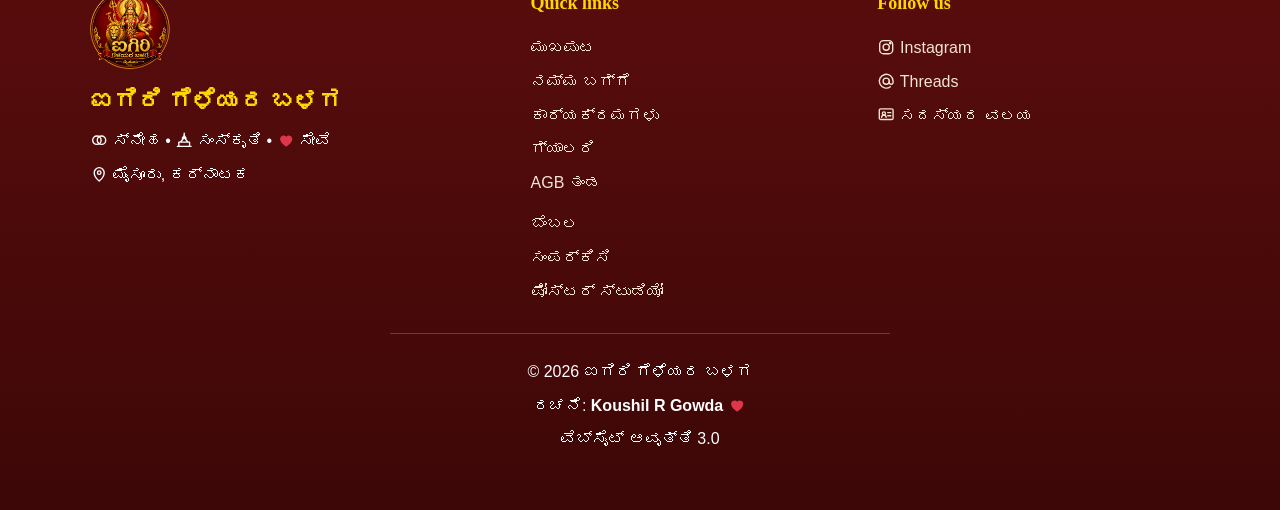
==== commit 4ba8528e: "Site update (unzipped from site-update.zip)" ====
--- a/index.html
+++ b/index.html
@@ -106,7 +106,6 @@
 <li><a href="support.html" data-i18n="nav-sponsor"></a></li>
 <li><a href="contact.html" data-i18n="nav-contact"></a></li>
 <li class="nav-extra"><a href="poster.html" data-i18n="sheet-birthday">Birthday Poster</a></li>
-<li class="nav-extra"><a href="member.html" data-i18n="sheet-member">Member ID</a></li>
 </ul>
 <div class="actions">
 <a class="join-btn" href="support.html" data-i18n="nav-join">Join / Volunteer</a>
@@ -146,7 +145,6 @@
 <div class="wrap">
 <h2 class="section-title" data-i18n="de-title">✨ Digital Ecosystem</h2>
 <div class="eco">
-<a href="member.html"><span class="eco-icon">🪪</span><span><b data-i18n="de-member">Digital Member ID</b><small data-i18n="de-member-s">Your AGB identity</small></span></a>
 <a href="poster.html"><span class="eco-icon">🎨</span><span><b data-i18n="de-poster">Poster Studio</b><small data-i18n="de-poster-s">Celebrate special moments</small></span></a>
 <a href="support.html"><span class="eco-icon">🙋</span><span><b data-i18n="de-join">Join / Volunteer</b><small data-i18n="de-join-s">Be part of AGB</small></span></a>
 <a href="events.html"><span class="eco-icon">📅</span><span><b data-i18n="de-events">Events</b><small data-i18n="de-events-s">Stay updated</small></span></a>
@@ -340,12 +338,11 @@
 <a href="support.html" data-i18n="nav-sponsor"></a>
 <a href="contact.html" data-i18n="nav-contact"></a>
 <a href="poster.html" data-i18n="sheet-birthday"></a>
-<a href="member.html" data-i18n="sheet-member"></a>
 </div>
 <div class="foot-col"><h4 data-i18n="foot-follow">Follow us</h4>
 <a href="https://www.instagram.com/aigiri2025?igsh=MXF0YjN5aWN6cHEwbQ==" target="_blank" rel="noopener">📷 Instagram</a>
 <a href="https://www.threads.com/@aigiri2025" target="_blank" rel="noopener">🧵 Threads</a>
-<a href="member.html" class="foot-member">🪪 Member Login</a>
+<a href="member.html" class="foot-member" data-i18n="foot-member">🪪 Member Zone</a>
 </div>
 </div>
 <hr>
@@ -366,7 +363,6 @@
 <a href="support.html"><svg class="ic" aria-hidden="true"><use href="#i-united"></use></svg><span data-i18n="nav-sponsor">Support</span></a>
 <a href="contact.html"><svg class="ic" aria-hidden="true"><use href="#i-phone"></use></svg><span data-i18n="nav-contact">Contact</span></a>
 <a href="poster.html"><svg class="ic" aria-hidden="true"><use href="#i-palette"></use></svg><span data-i18n="sheet-birthday">Birthday Poster</span></a>
-<a href="member.html"><svg class="ic" aria-hidden="true"><use href="#i-idcard"></use></svg><span data-i18n="sheet-member">Member ID</span></a>
 </div>
 <nav class="tabbar" aria-label="Quick menu">
 <a href="index.html" class="on"><span>🏠</span><em data-i18n="tab-home">Home</em></a>
--- a/css/style.css
+++ b/css/style.css
@@ -4533,3 +4533,62 @@
 
 .card-designs { max-width: 460px; margin: 0 auto 22px; text-align: center; }
 .card-designs .themes { max-width: 420px; margin: 0 auto; }
+
+
+/* =====================================================
+   32. MEMBER EDIT SCREEN
+   ===================================================== */
+#editScreen {
+    max-width: 980px;
+    padding: 24px;
+    margin: 0 auto;
+    background: var(--card);
+    border: 1px solid rgba(190, 140, 40, .35);
+    border-radius: 20px;
+    box-shadow: var(--shadow);
+}
+
+#editScreen h3 { margin: 0 0 6px; font-family: var(--serif); color: var(--heading); text-align: center; }
+
+.edit-grid {
+    display: grid;
+    grid-template-columns: minmax(0, 300px) minmax(0, 1fr);
+    gap: 26px;
+    align-items: start;
+}
+
+.edit-preview { position: sticky; top: 96px; }
+#editPreview canvas { display: block; width: 100%; height: auto; border-radius: 14px; box-shadow: 0 14px 30px rgba(0, 0, 0, .35); }
+
+.edit-form label {
+    display: block;
+    margin: 14px 0 4px;
+    font-size: 14px;
+    font-weight: 700;
+    color: var(--heading);
+}
+
+.edit-form label.btn { margin: 0 0 6px; color: #4b0000; text-align: center; cursor: pointer; }
+.edit-form label.btn span { color: #4b0000; }
+.edit-form label.check { display: flex; gap: 10px; align-items: center; font-weight: 600; color: var(--text); }
+.edit-form label.check input { width: 20px; height: 20px; accent-color: #c98a00; }
+.edit-form input[type="range"] { width: 100%; accent-color: #c98a00; }
+
+.edit-form input[type="tel"],
+.edit-form input[type="password"],
+.edit-form select {
+    width: 100%;
+    padding: 11px 14px;
+    font: inherit;
+    color: var(--text);
+    background: var(--bg);
+    border: 1.5px solid rgba(190, 140, 40, .55);
+    border-radius: 12px;
+}
+
+.edit-actions { display: flex; flex-wrap: wrap; gap: 10px; margin-top: 18px; }
+
+@media (max-width: 800px) {
+    .edit-grid { grid-template-columns: 1fr; }
+    .edit-preview { position: static; max-width: 300px; margin: 0 auto; }
+}
